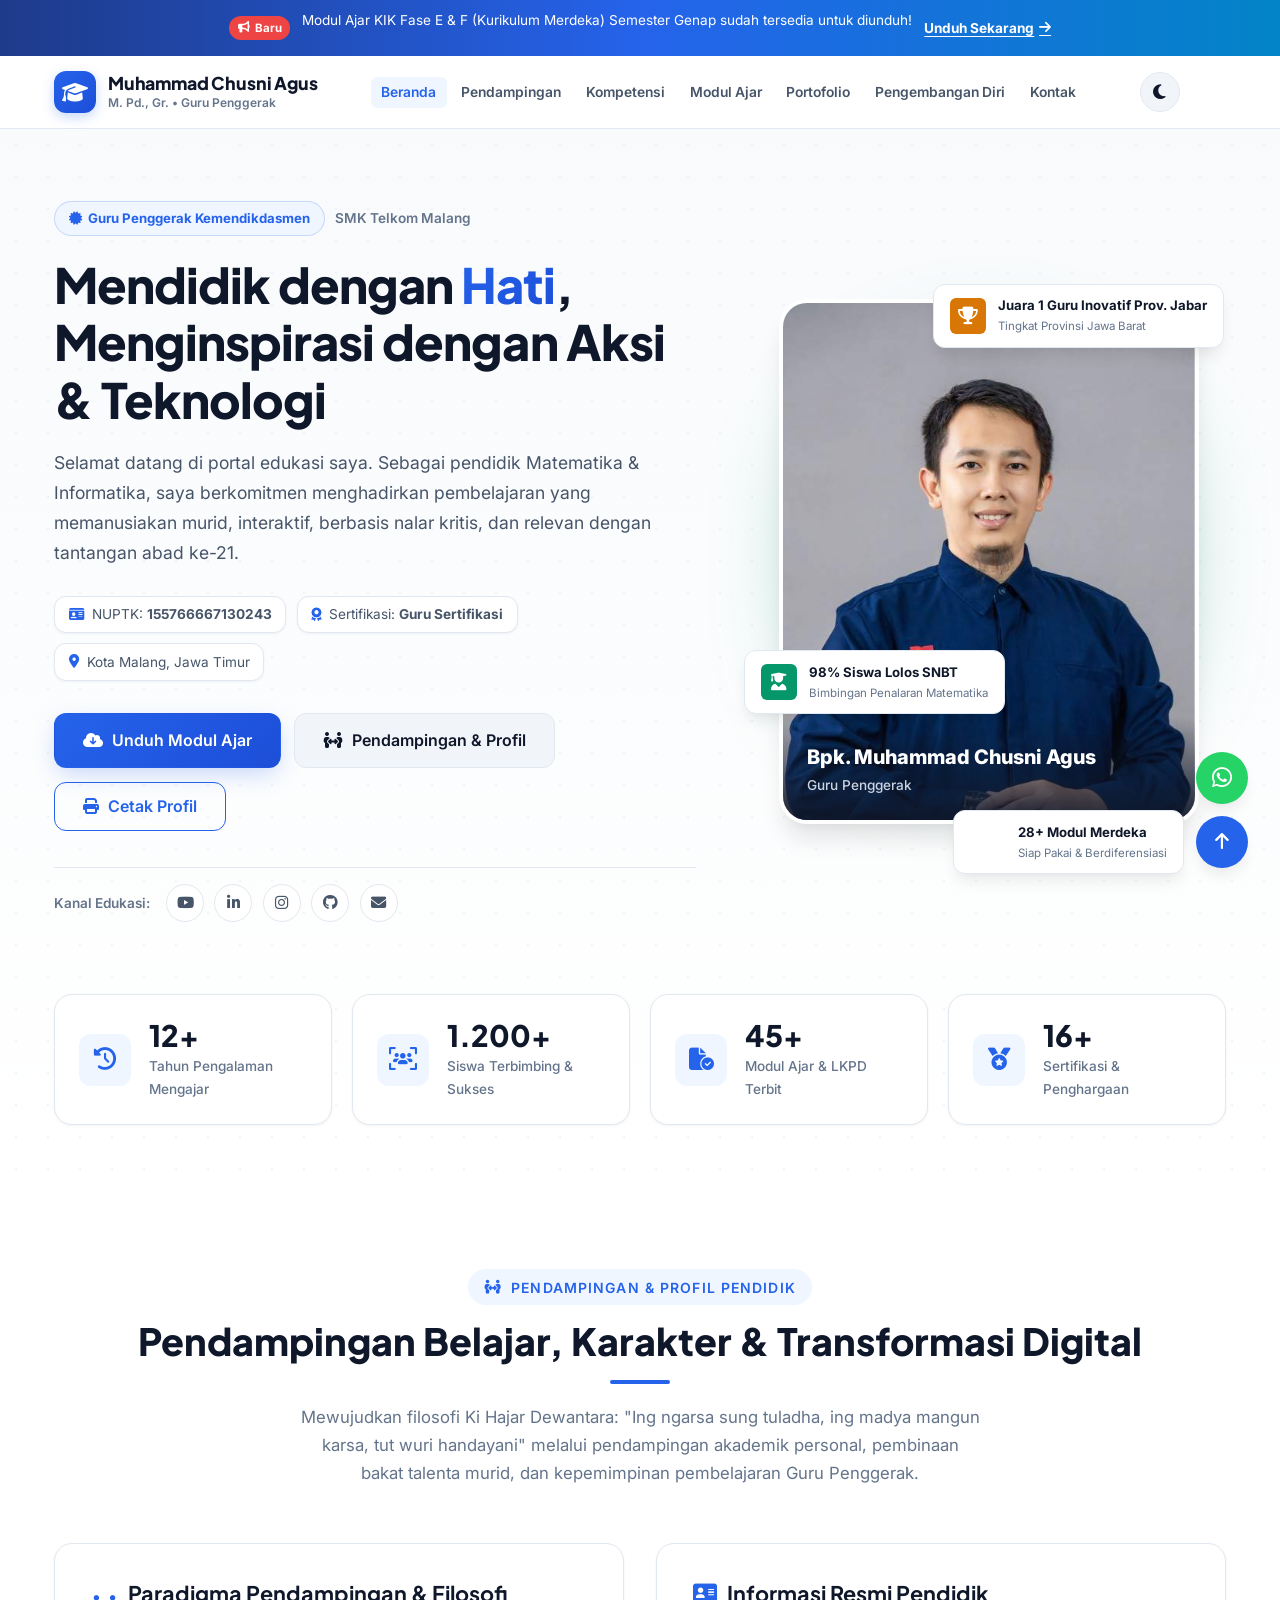
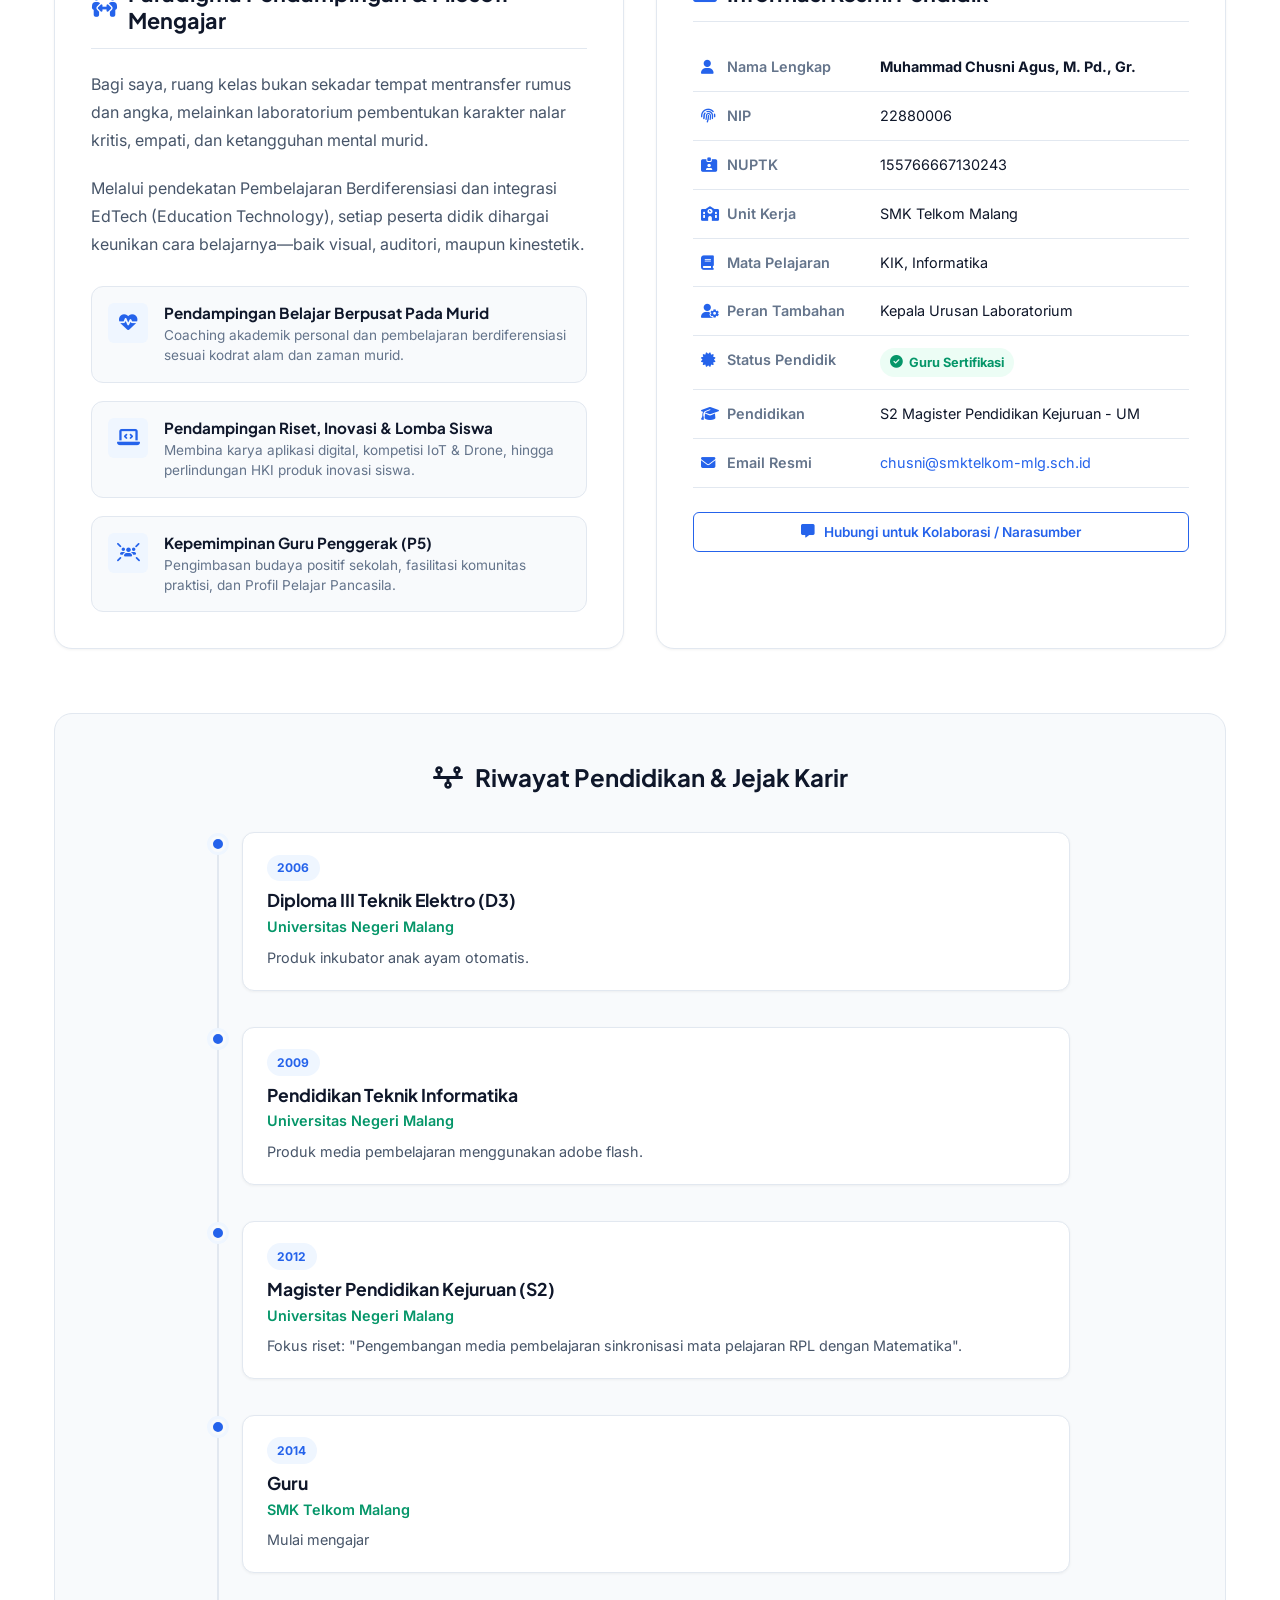
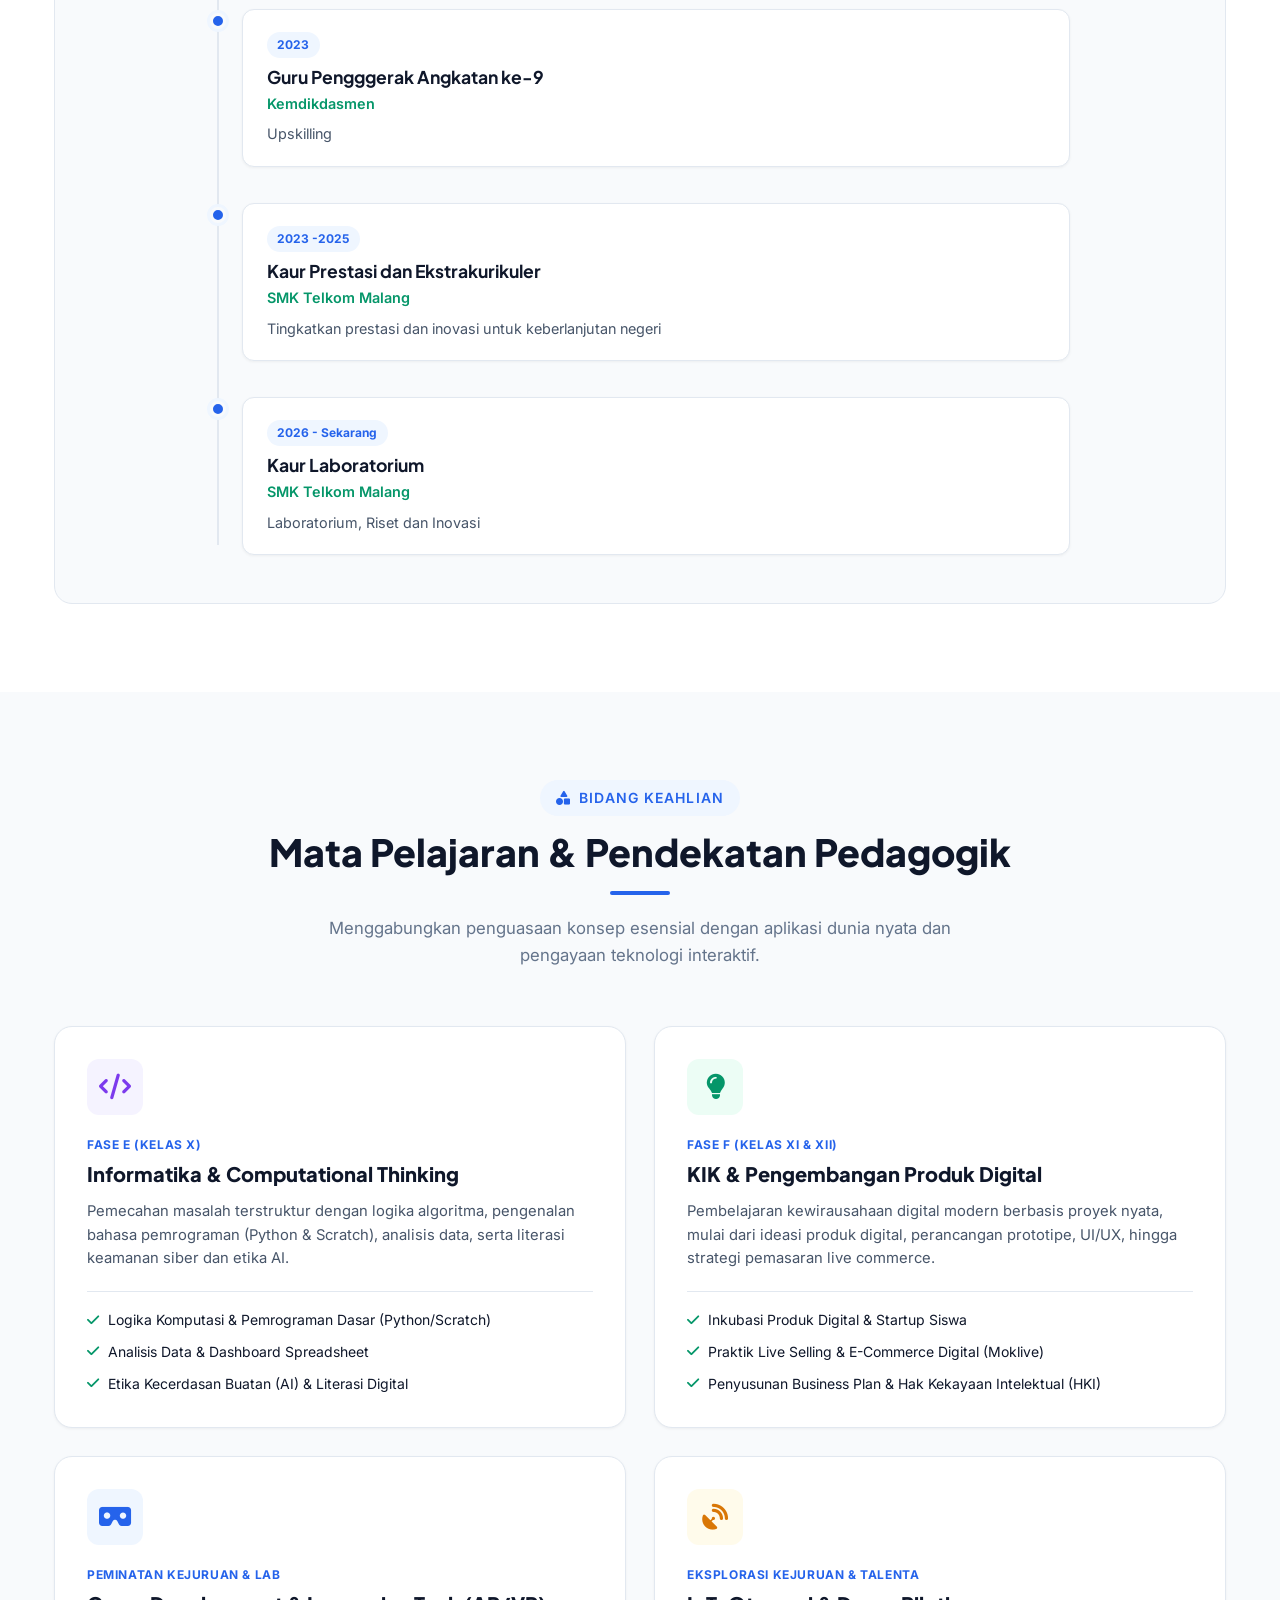
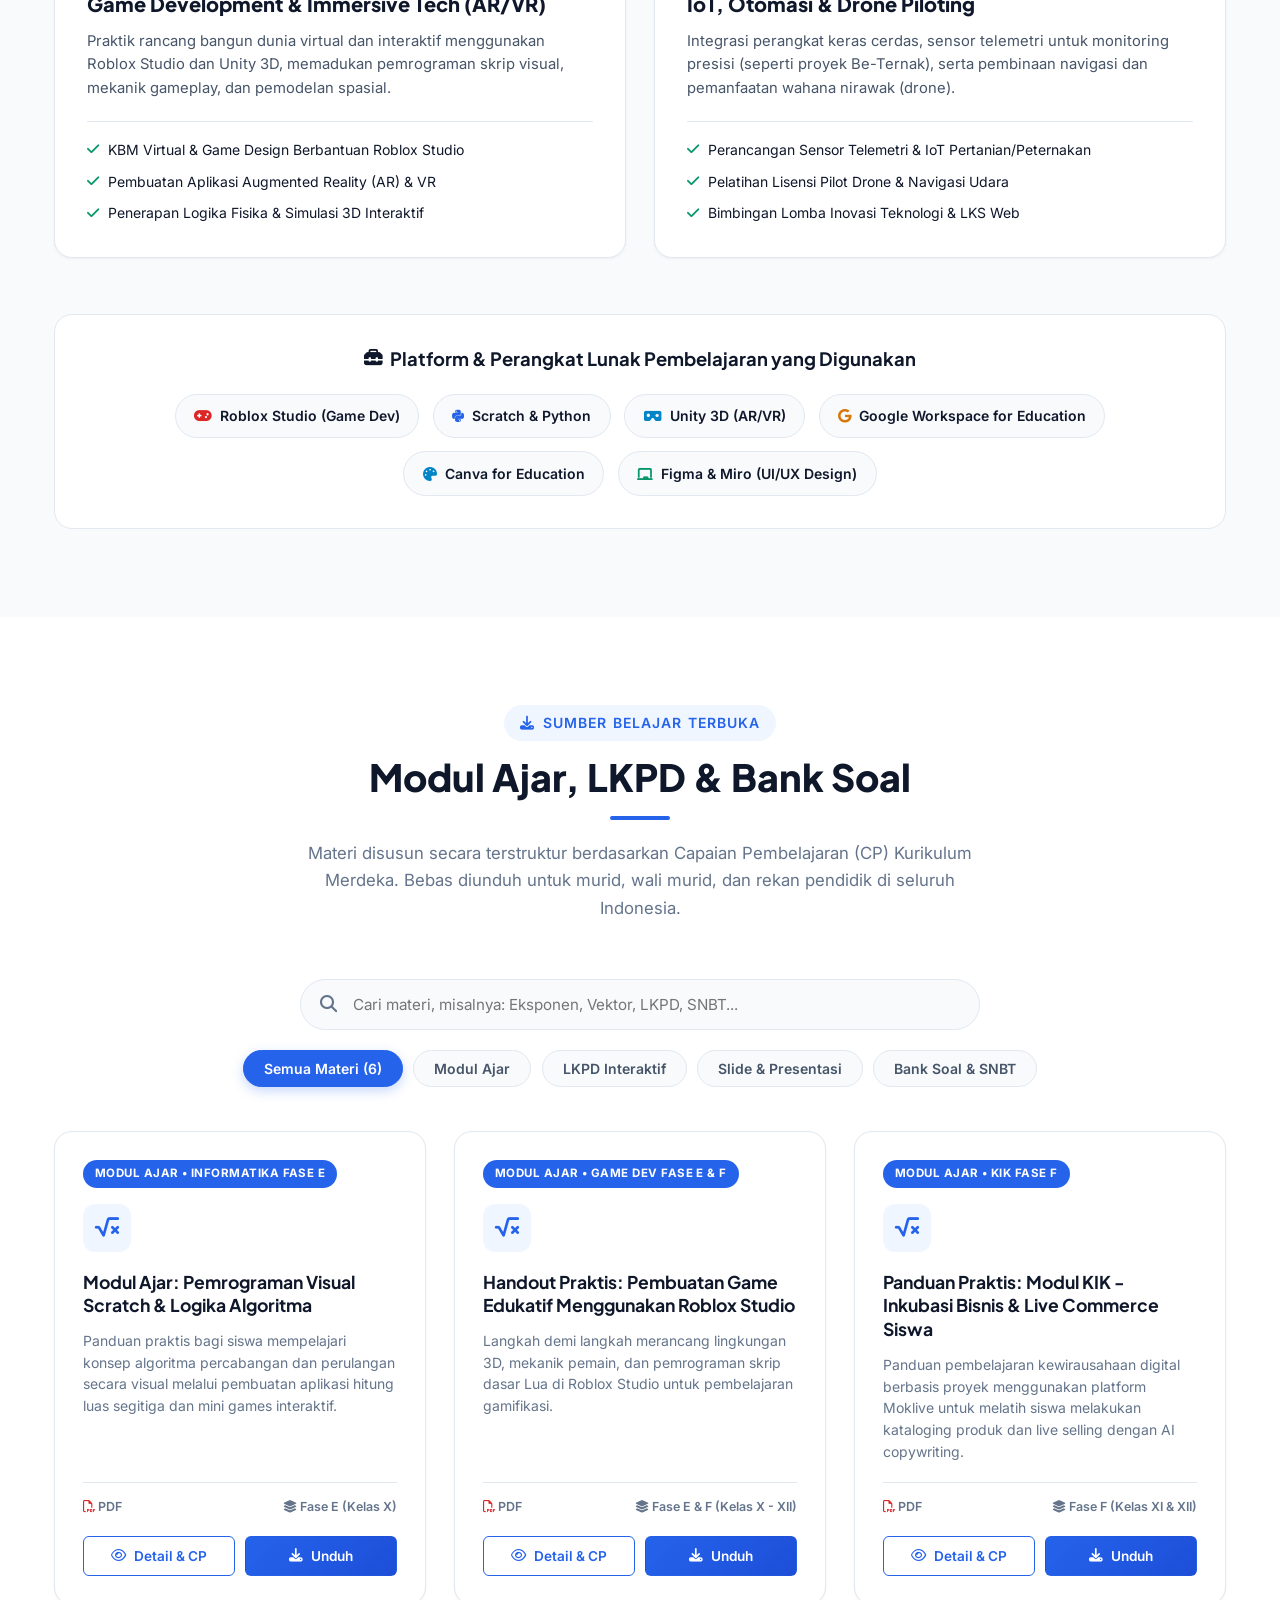
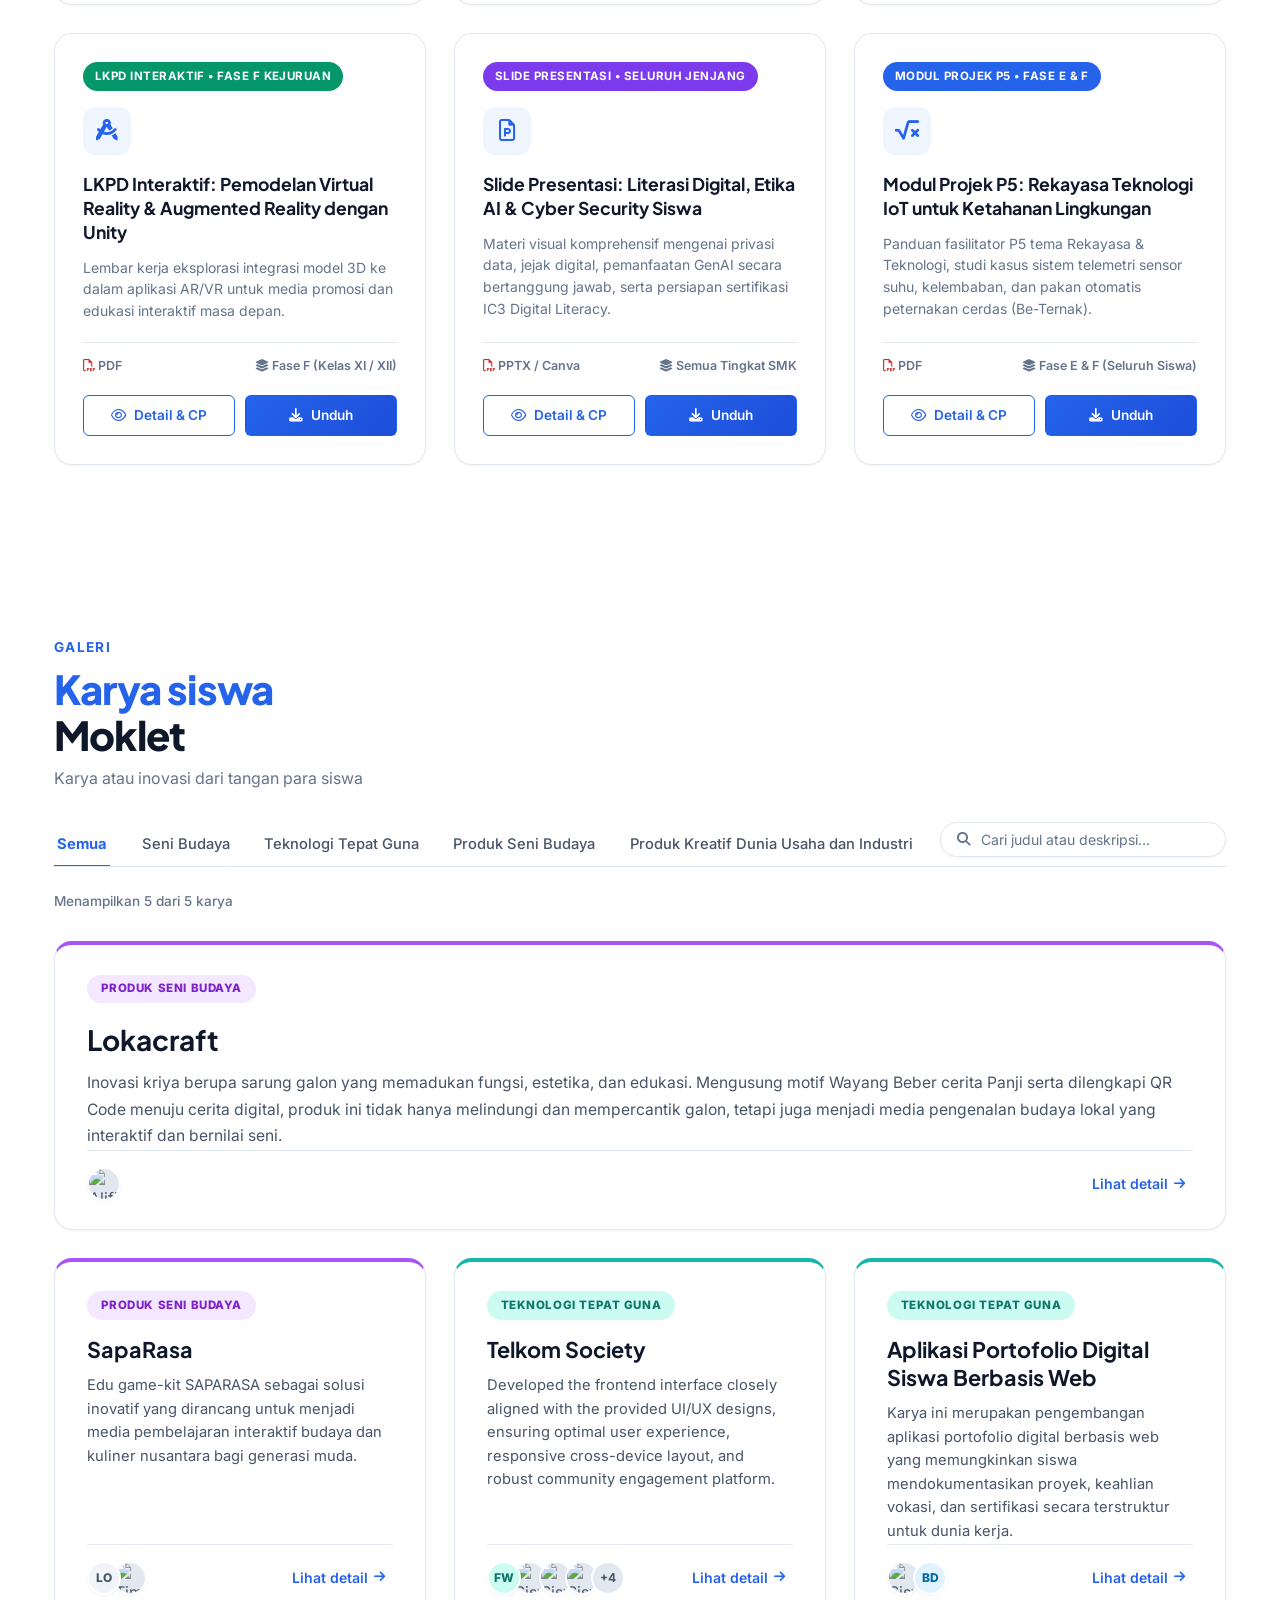
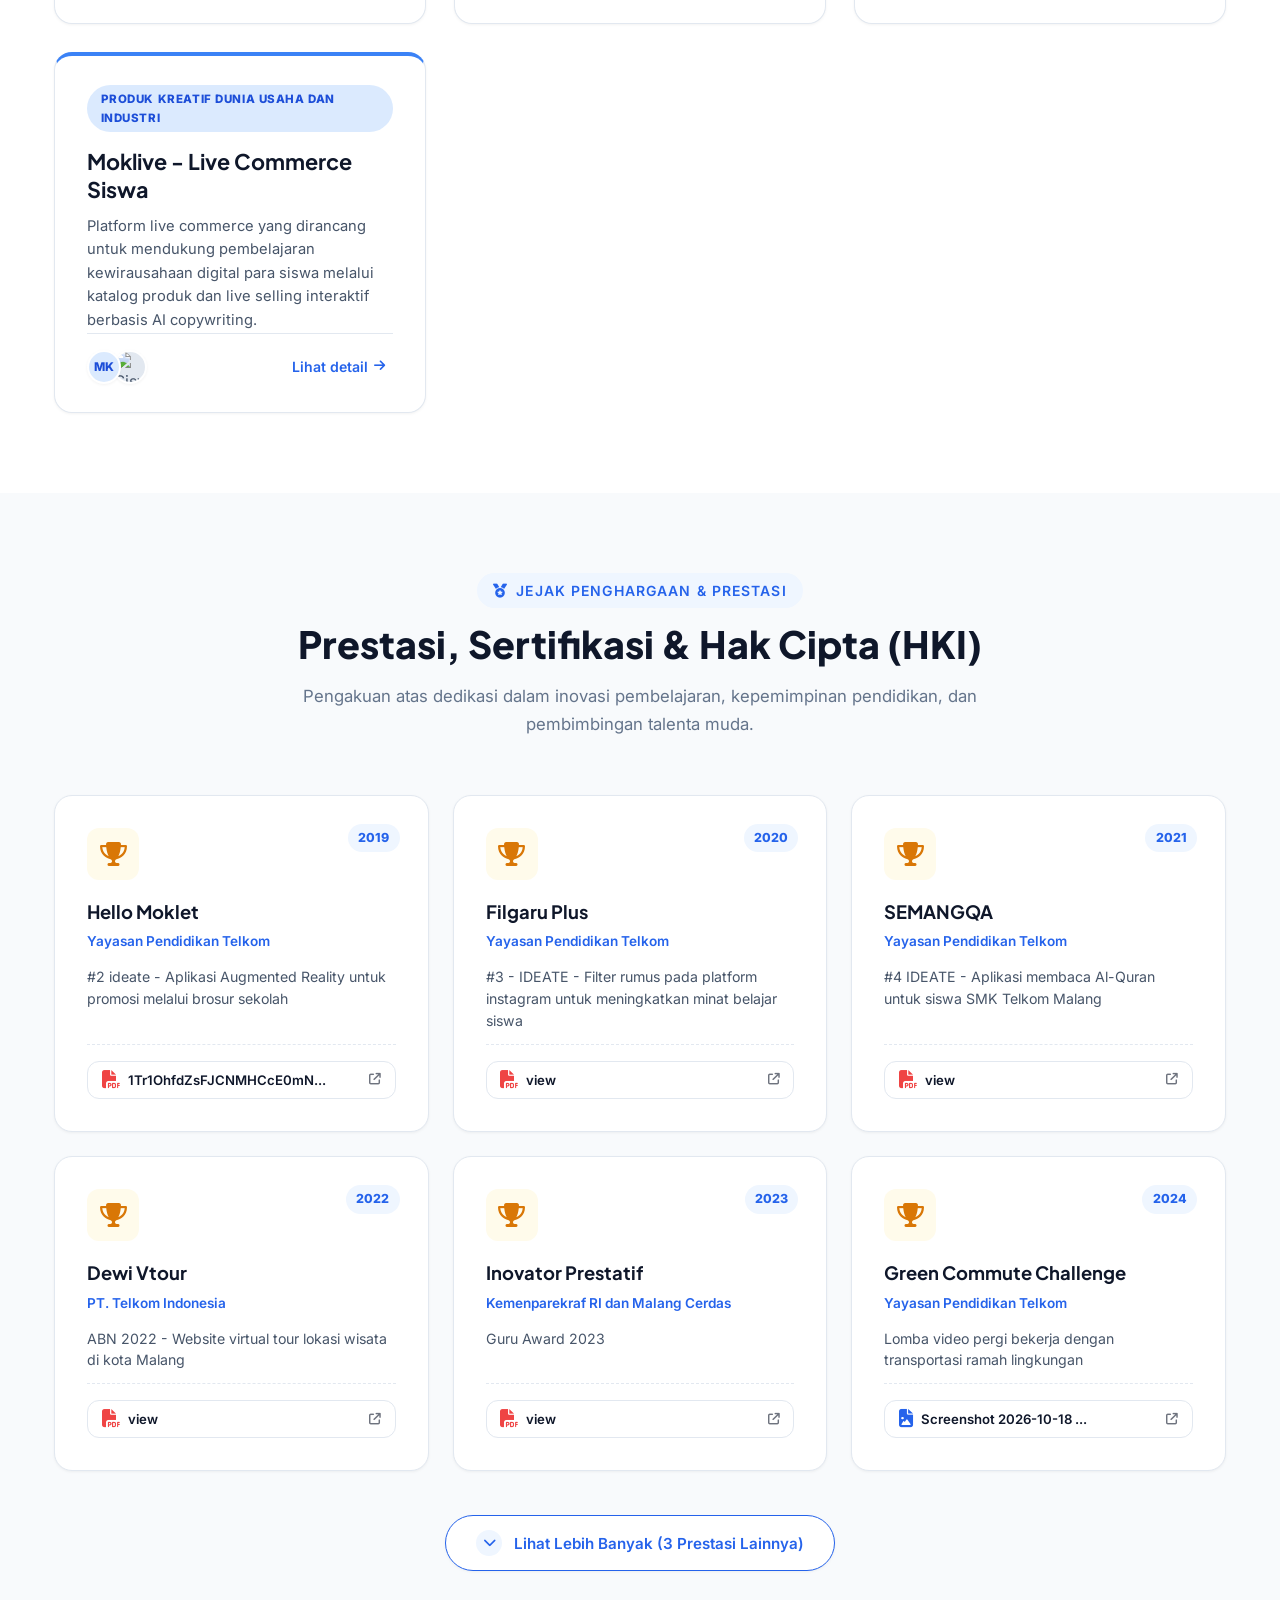
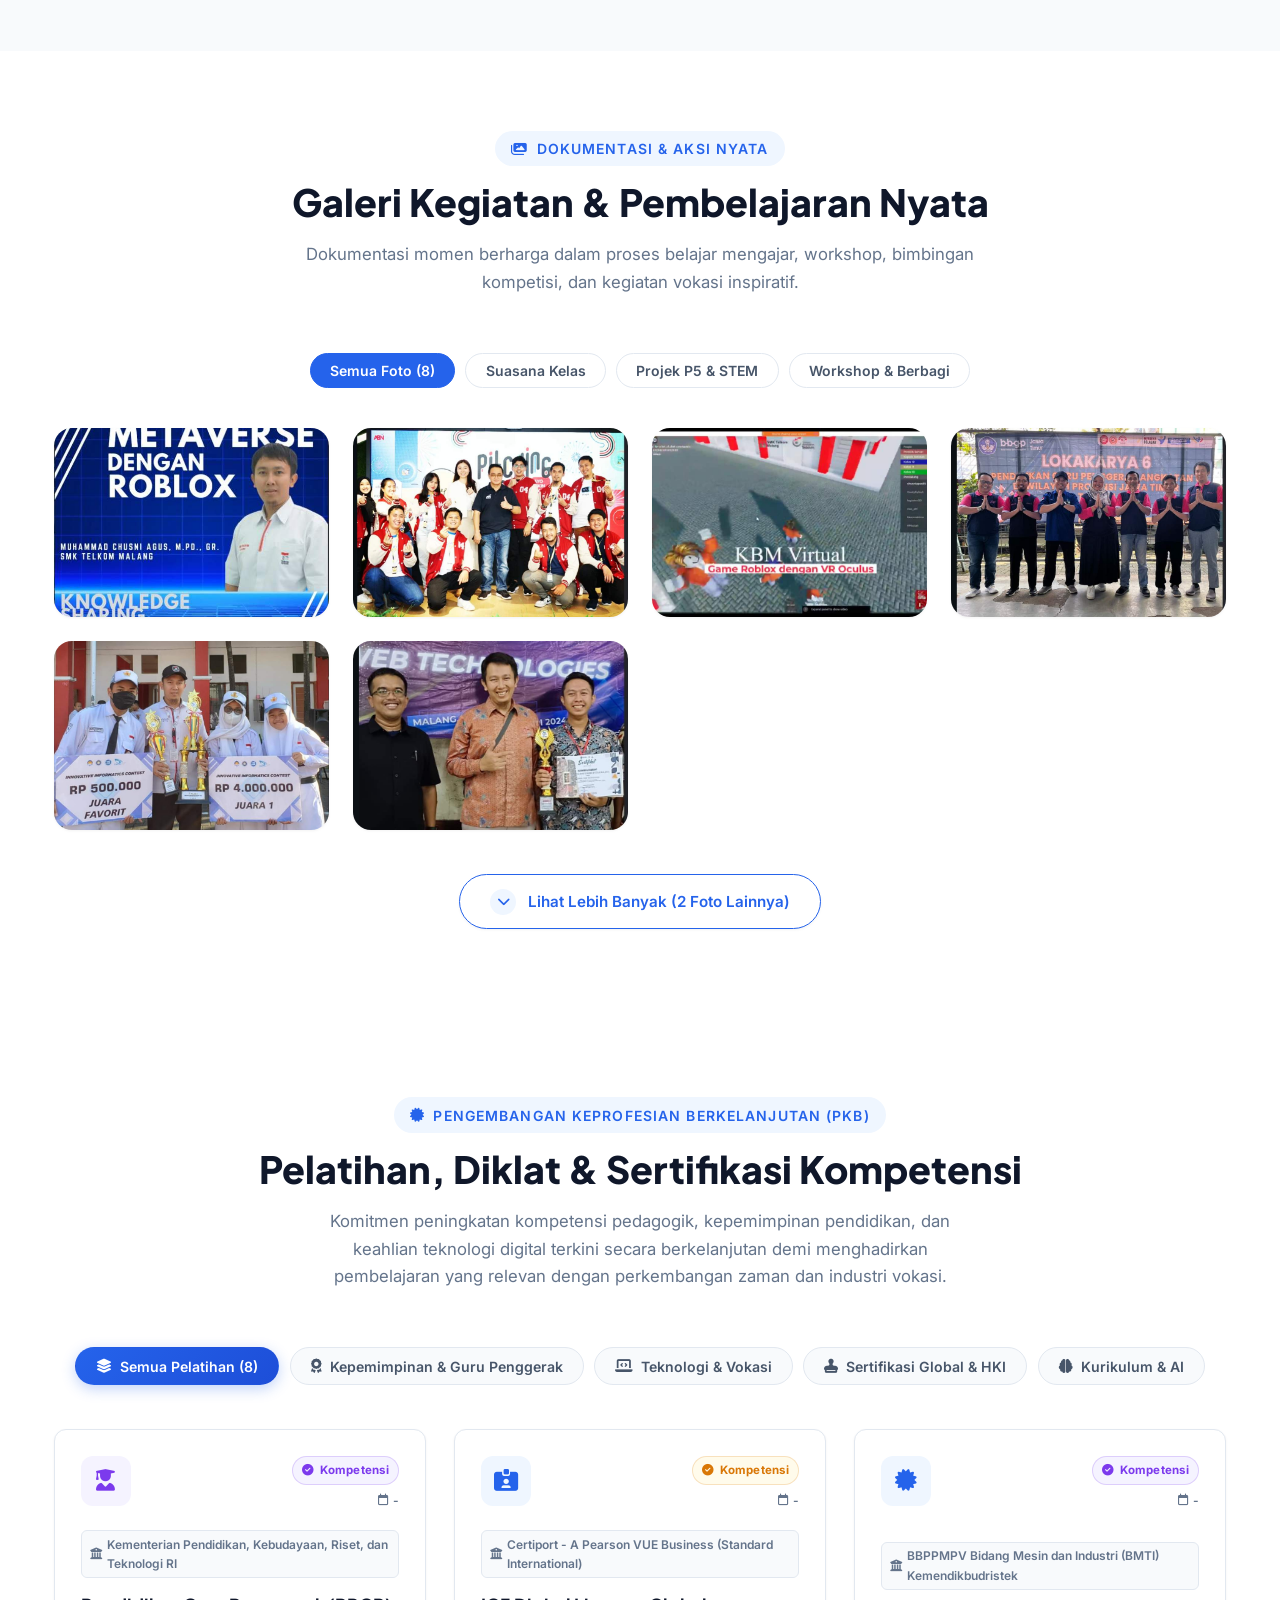
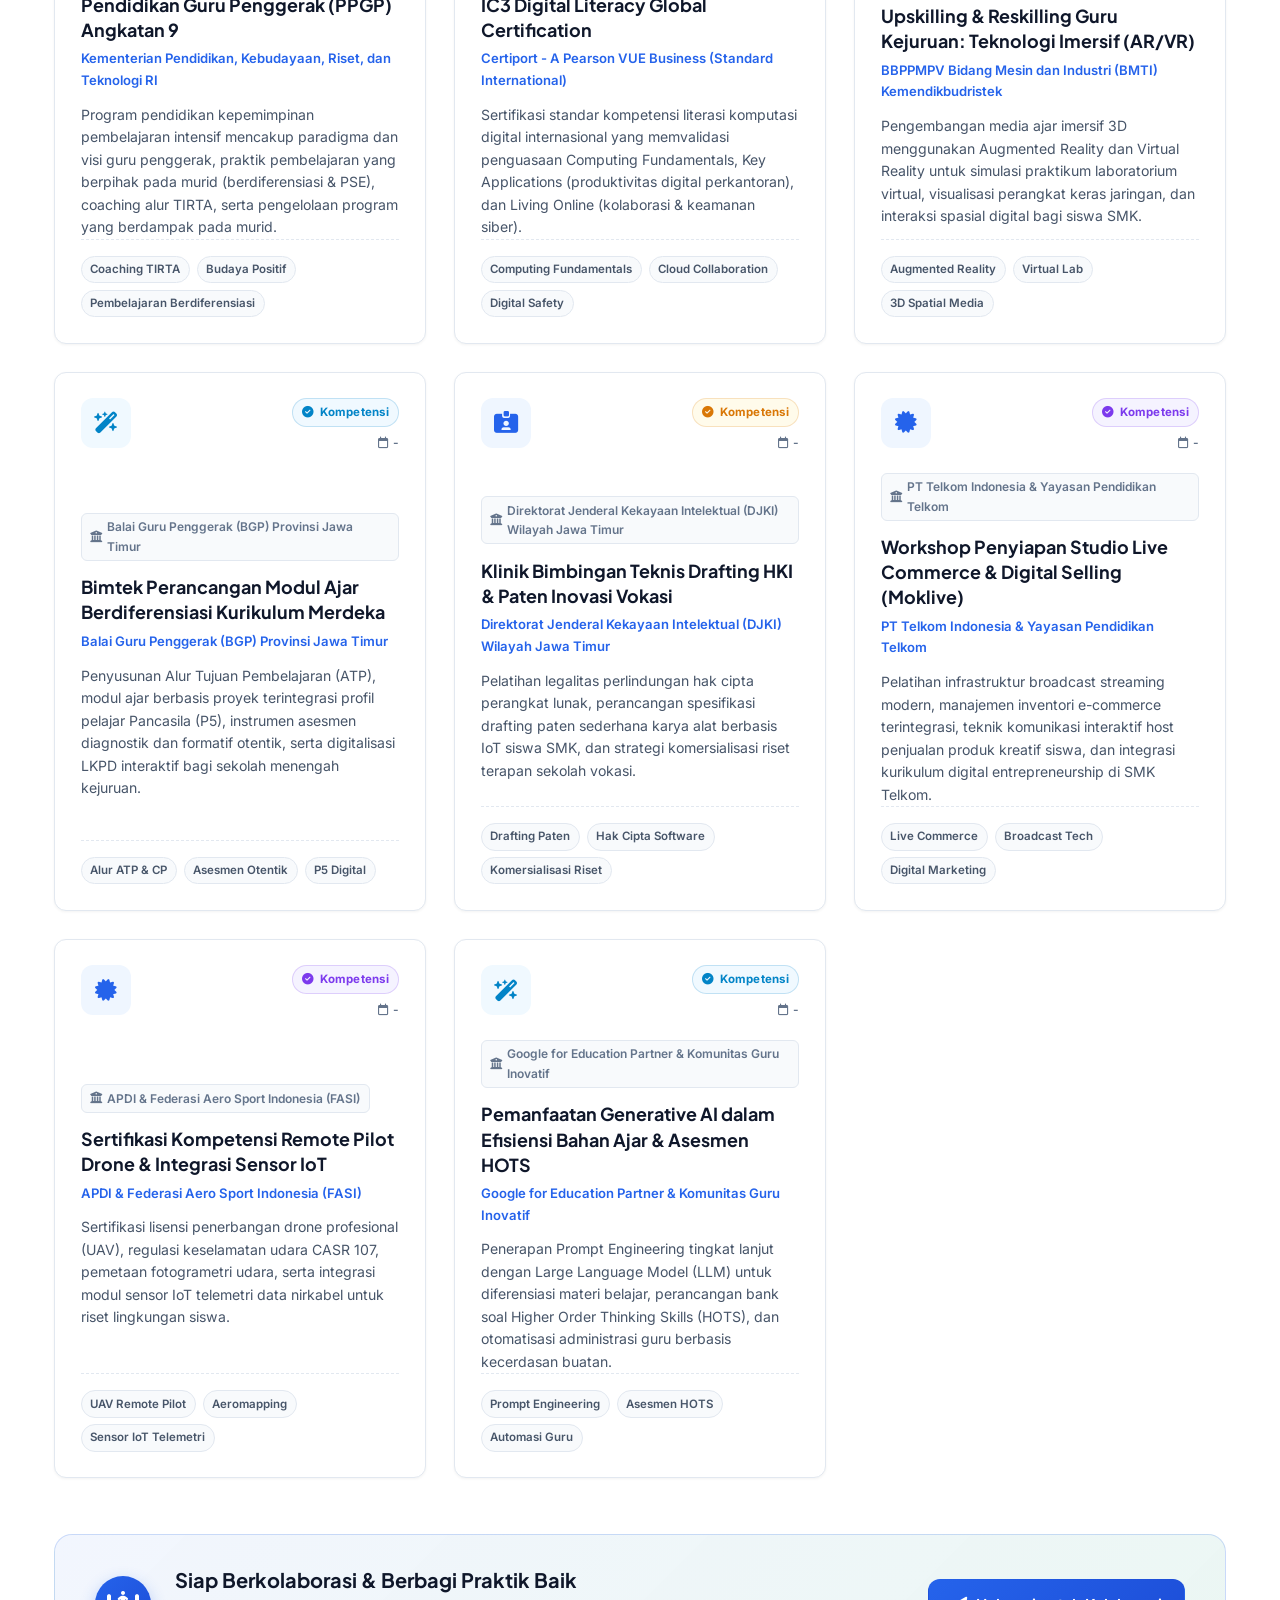
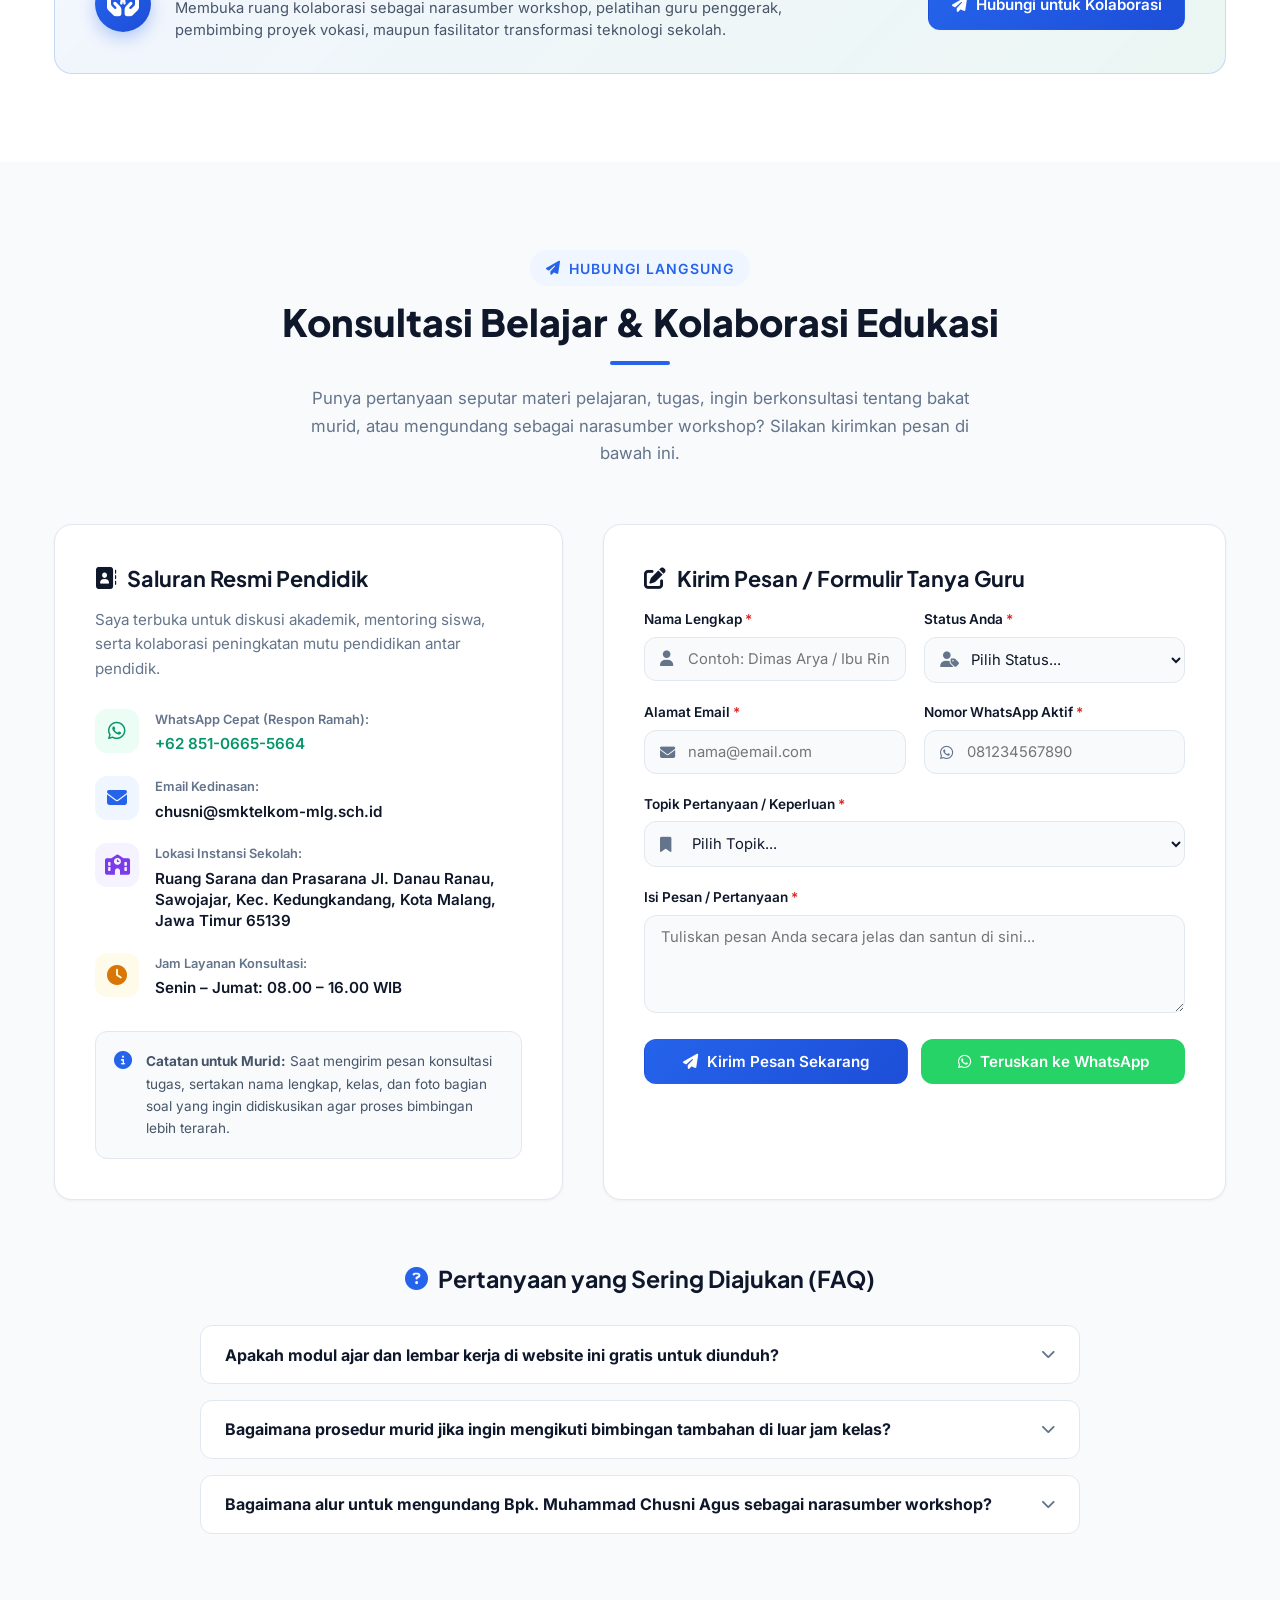
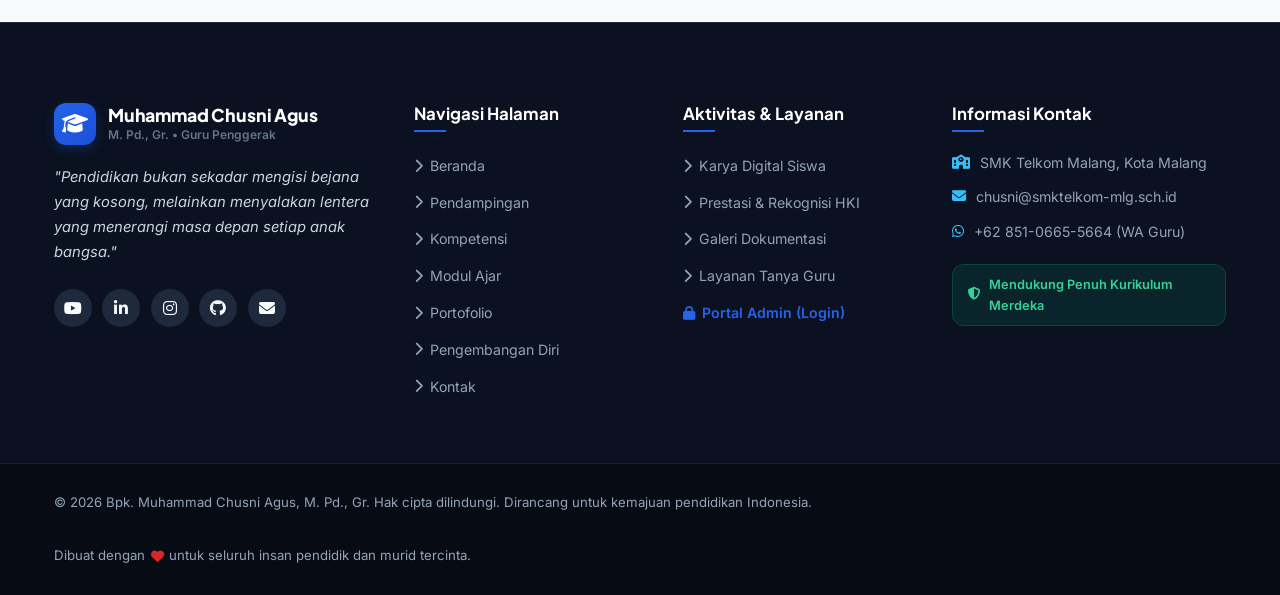
==== index.html @ 6fde7c85 "feat: transform portfolio section to student showcase gallery matching Gambar 2" ====
<!DOCTYPE html>
<html lang="id" data-theme="light">
<head>
  <meta charset="UTF-8">
  <meta name="viewport" content="width=device-width, initial-scale=1.0">
  <meta http-equiv="X-UA-Compatible" content="ie=edge">
  <meta http-equiv="Cache-Control" content="no-cache, no-store, must-revalidate">
  <meta http-equiv="Pragma" content="no-cache">
  <meta http-equiv="Expires" content="0">
  
  <title>Profil Pendidik | Bpk. Muhammad Chusni Agus, M. Pd., Gr. - Guru Penggerak</title>
  <meta name="description" content="Website profil resmi Bpk. Muhammad Chusni Agus, M. Pd., Gr. - Guru Penggerak, Pengajar Informatika SMK Telkom Malang. Temukan modul ajar Kurikulum Merdeka, karya inovasi, dan materi pembelajaran.">
  <meta name="keywords" content="Profil Guru, Guru Penggerak, Modul Ajar Informatika, Kurikulum Merdeka, Muhammad Chusni Agus, Guru Inovatif, SMK Telkom Malang">
  <meta name="author" content="Muhammad Chusni Agus, M. Pd., Gr.">
  
  <!-- Open Graph Meta Tags -->
  <meta property="og:title" content="Profil Guru | Bpk. Muhammad Chusni Agus, M. Pd., Gr.">
  <meta property="og:description" content="Mendidik dengan Hati, Menginspirasi dengan Aksi & Teknologi. Guru SMK Telkom Malang.">
  <meta property="og:type" content="website">
  
  <!-- Google Fonts: Plus Jakarta Sans & Inter -->
  <link rel="preconnect" href="https://fonts.googleapis.com">
  <link rel="preconnect" href="https://fonts.gstatic.com" crossorigin>
  <link href="https://fonts.googleapis.com/css2?family=Inter:wght@300;400;500;600;700&family=Plus+Jakarta+Sans:wght@400;500;600;700;800&display=swap" rel="stylesheet">
  
  <!-- Font Awesome 6 CDN -->
  <link rel="stylesheet" href="https://cdnjs.cloudflare.com/ajax/libs/font-awesome/6.5.1/css/all.min.css">
  
  <link rel="stylesheet" href="css/style.css?v=3.5">
</head>
<body>

  <!-- Top Announcement Bar -->
  <aside class="top-announcement" aria-label="Pengumuman">
    <div class="container announcement-content">
      <span class="badge-pulse"><i class="fa-solid fa-bullhorn"></i> Baru</span>
      <p>Modul Ajar Matematika Fase E & F (Kurikulum Merdeka) Semester Genap sudah tersedia untuk diunduh!</p>
      <a href="#modul" class="announcement-link">Unduh Sekarang <i class="fa-solid fa-arrow-right"></i></a>
    </div>
  </aside>

  <!-- Navigation Bar -->
  <header class="navbar-wrapper" id="main-header">
    <div class="container navbar-container">
      <a href="#beranda" class="brand-logo" aria-label="Beranda Muhammad Chusni Agus">
        <div class="brand-avatar">
          <i class="fa-solid fa-graduation-cap"></i>
        </div>
        <div class="brand-text">
          <span class="brand-name">Muhammad Chusni Agus</span>
          <span class="brand-sub">M. Pd., Gr. • Guru Penggerak</span>
        </div>
      </a>

      <!-- Desktop Navigation Menu -->
      <nav class="nav-menu" id="nav-menu" aria-label="Navigasi Utama">
        <ul class="nav-list">
          <li><a href="#beranda" class="nav-link active"><i class="fa-solid fa-house"></i> Beranda</a></li>
          <li><a href="#pendampingan" class="nav-link"><i class="fa-solid fa-people-arrows"></i> Pendampingan</a></li>
          <li><a href="#kompetensi" class="nav-link"><i class="fa-solid fa-chalkboard-user"></i> Kompetensi</a></li>
          <li><a href="#modul" class="nav-link"><i class="fa-solid fa-book-open"></i> Modul Ajar</a></li>
          <li><a href="#portofolio" class="nav-link"><i class="fa-solid fa-briefcase"></i> Portofolio</a></li>
          <li><a href="#pengembangan-diri" class="nav-link"><i class="fa-solid fa-graduation-cap"></i> Pengembangan Diri</a></li>
          <li><a href="#kontak" class="nav-link"><i class="fa-solid fa-envelope"></i> Kontak</a></li>
        </ul>
      </nav>

      <!-- Right Action Items (Theme Toggle & Hidden Admin Access) -->
      <div class="navbar-actions">
        <button id="theme-toggle" class="btn-theme-toggle" aria-label="Ganti Mode Tampilan (Gelap/Terang)" title="Ganti Tema">
          <i class="fa-solid fa-moon icon-moon"></i>
          <i class="fa-solid fa-sun icon-sun"></i>
        </button>
        <!-- Akses Admin Tersembunyi (Discreet & Pintasan: Ctrl+Shift+A atau Klik Ganda Logo) -->
        <a href="admin.html" class="nav-admin-hidden" id="nav-admin-trigger" title="Portal Admin (Pintasan: Ctrl+Shift+A)" aria-label="Portal Admin">
          <i class="fa-solid fa-lock"></i>
        </a>
        <button id="mobile-toggle" class="btn-mobile-toggle" aria-label="Buka Menu Navigasi" aria-expanded="false">
          <span class="bar"></span>
          <span class="bar"></span>
          <span class="bar"></span>
        </button>
      </div>
    </div>
  </header>

  <!-- Mobile Navigation Drawer Overlay -->
  <div class="mobile-drawer-overlay" id="mobile-overlay"></div>

  <!-- Hero Section -->
  <section class="hero-section" id="beranda">
    <div class="hero-bg-pattern" aria-hidden="true"></div>
    <div class="container hero-container">
      <div class="hero-content">
        <div class="hero-tag">
          <span class="tag-badge"><i class="fa-solid fa-certificate"></i> Guru Penggerak Kemendikdasmen</span>
          <span class="tag-sub">SMK Telkom Malang</span>
        </div>
        <h1 class="hero-title">
          Mendidik dengan <span class="text-gradient">Hati</span>, Menginspirasi dengan <span class="text-gradient-alt">Aksi & Teknologi</span>
        </h1>
        <p class="hero-description">
          Selamat datang di portal edukasi saya. Sebagai pendidik Matematika & Informatika, saya berkomitmen menghadirkan pembelajaran yang memanusiakan murid, interaktif, berbasis nalar kritis, dan relevan dengan tantangan abad ke-21.
        </p>

        <!-- Key Meta Pills -->
        <div class="hero-meta-pills">
          <div class="meta-pill">
            <i class="fa-solid fa-id-card"></i>
            <span>NUPTK: <strong>155766667130243</strong></span>
          </div>
          <div class="meta-pill">
            <i class="fa-solid fa-award"></i>
            <span>Sertifikasi: <strong>Guru Sertifikasi</strong></span>
          </div>
          <div class="meta-pill">
            <i class="fa-solid fa-location-dot"></i>
            <span>Kota Malang, Jawa Timur</span>
          </div>
        </div>

        <!-- Hero CTAs -->
        <div class="hero-buttons">
          <a href="#modul" class="btn btn-primary btn-lg shadow-glow">
            <i class="fa-solid fa-cloud-arrow-down"></i> Unduh Modul Ajar
          </a>
          <a href="#pendampingan" class="btn btn-secondary btn-lg">
            <i class="fa-solid fa-people-arrows"></i> Pendampingan & Profil
          </a>
          <button class="btn btn-outline btn-lg" id="btn-print-portfolio" onclick="window.print()">
            <i class="fa-solid fa-print"></i> Cetak Profil
          </button>
        </div>

        <!-- Social Media Badges -->
        <div class="hero-socials">
          <span class="social-label">Kanal Edukasi:</span>
          <div class="social-links">
            <a href="https://www.youtube.com/@MUHAMMADCHUSNIAGUSSPd" target="_blank" rel="noopener noreferrer" class="social-item" title="YouTube Pembelajaran"><i class="fa-brands fa-youtube"></i></a>
            <a href="https://www.linkedin.com/in/muhammad-chusni-agus-a12846300/" target="_blank" rel="noopener noreferrer" class="social-item" title="LinkedIn Profil"><i class="fa-brands fa-linkedin-in"></i></a>
            <a href="https://www.instagram.com/chusniarin12/" target="_blank" rel="noopener noreferrer" class="social-item" title="Instagram Pendidikan"><i class="fa-brands fa-instagram"></i></a>
            <a href="https://github.com/chusni-moklet" target="_blank" rel="noopener noreferrer" class="social-item" title="GitHub Code & Modul"><i class="fa-brands fa-github"></i></a>
            <a href="mailto:chusni@smktelkom-mlg.sch.id" class="social-item" title="Kirim Email Resmi"><i class="fa-solid fa-envelope"></i></a>
          </div>
        </div>
      </div>

      <!-- Hero Visual / Teacher Card -->
      <div class="hero-visual">
        <div class="visual-wrapper">
          <div class="avatar-glow-ring"></div>
          <div class="teacher-image-card">
            <!-- Professional Teacher Photo Representation -->
            <img 
              src="assets/hero-chusni.jpg" 
              alt="Foto Profesional Bpk. Muhammad Chusni Agus, M. Pd., Gr." 
              class="teacher-photo"
              loading="eager"
            >
            <div class="teacher-card-overlay">
              <span class="overlay-name">Bpk. Muhammad Chusni Agus</span>
              <span class="overlay-role">Guru Penggerak</span>
            </div>
          </div>

          <!-- Floating Interactive Badges -->
          <div class="floating-badge badge-top-right animate-float">
            <div class="badge-icon bg-amber"><i class="fa-solid fa-trophy"></i></div>
            <div class="badge-info">
              <span class="badge-title">Juara 1 Guru Inovatif</span>
              <span class="badge-subtitle">Tingkat Provinsi Jawa Barat</span>
            </div>
          </div>

          <div class="floating-badge badge-bottom-left animate-float-delay">
            <div class="badge-icon bg-emerald"><i class="fa-solid fa-user-graduate"></i></div>
            <div class="badge-info">
              <span class="badge-title">98% Siswa Lolos SNBT</span>
              <span class="badge-subtitle">Bimbingan Penalaran Matematika</span>
            </div>
          </div>

          <div class="floating-badge badge-bottom-right animate-float">
            <div class="badge-icon bg-blue"><i class="fa-solid fa-book-bookmark"></i></div>
            <div class="badge-info">
              <span class="badge-title">28+ Modul Merdeka</span>
              <span class="badge-subtitle">Siap Pakai & Berdiferensiasi</span>
            </div>
          </div>
        </div>
      </div>
    </div>

    <!-- Statistics Strip -->
    <div class="stats-strip">
      <div class="container stats-container">
        <div class="stat-card">
          <div class="stat-icon-wrap"><i class="fa-solid fa-clock-rotate-left"></i></div>
          <div class="stat-data">
            <span class="stat-number" data-target="12">12+</span>
            <span class="stat-desc">Tahun Pengalaman Mengajar</span>
          </div>
        </div>
        <div class="stat-card">
          <div class="stat-icon-wrap"><i class="fa-solid fa-users-viewfinder"></i></div>
          <div class="stat-data">
            <span class="stat-number" data-target="1850">1.850+</span>
            <span class="stat-desc">Siswa Terbimbing & Sukses</span>
          </div>
        </div>
        <div class="stat-card">
          <div class="stat-icon-wrap"><i class="fa-solid fa-file-circle-check"></i></div>
          <div class="stat-data">
            <span class="stat-number" data-target="32">32+</span>
            <span class="stat-desc">Modul Ajar & LKPD Terbit</span>
          </div>
        </div>
        <div class="stat-card">
          <div class="stat-icon-wrap"><i class="fa-solid fa-medal"></i></div>
          <div class="stat-data">
            <span class="stat-number" data-target="16">16+</span>
            <span class="stat-desc">Sertifikasi & Penghargaan</span>
          </div>
        </div>
      </div>
    </div>
  </section>

  <!-- Section: Pendampingan Siswa & Profil Pendidik -->
  <section class="section about-section" id="pendampingan">
    <a id="tentang" style="display:block; position:relative; top:-90px; visibility:hidden;" aria-hidden="true"></a>
    <div class="container">
      <div class="section-header text-center">
        <span class="section-subtitle"><i class="fa-solid fa-people-arrows"></i> Pendampingan & Profil Pendidik</span>
        <h2 class="section-title">Pendampingan Belajar, Karakter & Transformasi Digital</h2>
        <div class="section-line"></div>
        <p class="section-desc">
          Mewujudkan filosofi Ki Hajar Dewantara: <em>"Ing ngarsa sung tuladha, ing madya mangun karsa, tut wuri handayani"</em> melalui pendampingan akademik personal, pembinaan bakat talenta murid, dan kepemimpinan pembelajaran Guru Penggerak.
        </p>
      </div>

      <div class="about-grid">
        <!-- Left: Bio & Philosophy -->
        <div class="about-card bio-card">
          <h3 class="card-heading"><i class="fa-solid fa-people-arrows text-primary"></i> Paradigma Pendampingan & Filosofi Mengajar</h3>
          <p class="bio-text">
            Bagi saya, ruang kelas bukan sekadar tempat mentransfer rumus dan angka, melainkan ruang aman pendampingan karakter, nalar kritis, empati, dan ketangguhan mental murid. 
          </p>
          <p class="bio-text">
            Melalui pendekatan <strong>Pembelajaran Berdiferensiasi</strong>, coaching alur TIRTA, dan integrasi <strong>EdTech (Education Technology)</strong>, setiap peserta didik didampingi sesuai keunikan cara belajarnya—baik visual, auditori, maupun kinestetik.
          </p>

          <!-- Core Teaching Pillars -->
          <div class="pillars-list">
            <div class="pillar-item">
              <div class="pillar-icon"><i class="fa-solid fa-heart-pulse"></i></div>
              <div class="pillar-content">
                <h4>Pendampingan Belajar Berpusat Pada Murid</h4>
                <p>Coaching akademik personal dan pembelajaran berdiferensiasi sesuai kodrat alam dan zaman murid.</p>
              </div>
            </div>
            <div class="pillar-item">
              <div class="pillar-icon"><i class="fa-solid fa-laptop-code"></i></div>
              <div class="pillar-content">
                <h4>Pendampingan Riset, Inovasi & Lomba Siswa</h4>
                <p>Membina karya aplikasi digital, kompetisi IoT & Drone, hingga perlindungan HKI produk inovasi siswa.</p>
              </div>
            </div>
            <div class="pillar-item">
              <div class="pillar-icon"><i class="fa-solid fa-users-rays"></i></div>
              <div class="pillar-content">
                <h4>Kepemimpinan Guru Penggerak (P5)</h4>
                <p>Pengimbasan budaya positif sekolah, fasilitasi komunitas praktisi, dan Profil Pelajar Pancasila.</p>
              </div>
            </div>
          </div>
        </div>

        <!-- Right: Official Biodata Details -->
        <div class="about-card data-card">
          <h3 class="card-heading"><i class="fa-solid fa-address-card text-primary"></i> Informasi Resmi Pendidik</h3>
          <div class="table-responsive">
            <table class="biodata-table">
              <tbody>
                <tr>
                  <th><i class="fa-solid fa-user"></i> Nama Lengkap</th>
                  <td><strong>Muhammad Chusni Agus, M. Pd., Gr.</strong></td>
                </tr>
                <tr>
                  <th><i class="fa-solid fa-fingerprint"></i> NIP</th>
                  <td>22880006</td>
                </tr>
                <tr>
                  <th><i class="fa-solid fa-id-card-clip"></i> NUPTK</th>
                  <td>8452760661130092</td>
                </tr>
                <tr>
                  <th><i class="fa-solid fa-school"></i> Unit Kerja</th>
                  <td>SMK Telkom Malang</td>
                </tr>
                <tr>
                  <th><i class="fa-solid fa-book"></i> Mata Pelajaran</th>
                  <td>KIK, Informatika</td>
                </tr>
                <tr>
                  <th><i class="fa-solid fa-user-gear"></i> Peran Tambahan</th>
                  <td>Kaur Laboratorium</td>
                </tr>
                <tr>
                  <th><i class="fa-solid fa-certificate"></i> Status Pendidik</th>
                  <td><span class="badge-success"><i class="fa-solid fa-circle-check"></i> Guru Sertifikasi</span></td>
                </tr>
                <tr>
                  <th><i class="fa-solid fa-graduation-cap"></i> Pendidikan</th>
                  <td>
                    • S1 Pendidikan Teknik Informatika - Universitas Negeri Malang (UM)<br>
                    • S2 Pendidikan Kejuruan - Universitas Negeri Malang (UM)
                  </td>
                </tr>
                <tr>
                  <th><i class="fa-solid fa-envelope"></i> Email Resmi</th>
                  <td><a href="mailto:chusni@smktelkom-mlg.sch.id">chusni@smktelkom-mlg.sch.id</a></td>
                </tr>
              </tbody>
            </table>
          </div>

          <!-- Quick Action Buttons for Curriculum Vitae -->
          <div class="biodata-actions">
            <a href="#kontak" class="btn btn-outline btn-sm w-100">
              <i class="fa-solid fa-message"></i> Hubungi untuk Kolaborasi / Narasumber
            </a>
          </div>
        </div>
      </div>

      <!-- Timeline of Education & Milestones -->
      <div class="education-milestones">
        <h3 class="timeline-title text-center"><i class="fa-solid fa-timeline"></i> Riwayat Pendidikan & Jejak Karir</h3>
        <div class="timeline-container">
          <div class="timeline-item">
            <div class="timeline-marker"></div>
            <div class="timeline-content">
              <span class="timeline-year">2026 - Sekarang</span>
              <h4 class="timeline-heading">Kepala Urusan (Kaur) Laboratorium</h4>
              <p class="timeline-institution">SMK Telkom Malang</p>
              <p class="timeline-desc">Memimpin pengelolaan, riset, dan inovasi laboratorium teknologi kejuruan serta ekosistem pembelajaran digital.</p>
            </div>
          </div>
          <div class="timeline-item">
            <div class="timeline-marker"></div>
            <div class="timeline-content">
              <span class="timeline-year">2023 - 2025</span>
              <h4 class="timeline-heading">Kaur Prestasi dan Ekstrakurikuler</h4>
              <p class="timeline-institution">SMK Telkom Malang</p>
              <p class="timeline-desc">Meningkatkan prestasi, inkubasi talenta, dan inovasi siswa untuk keberlanjutan masa depan vokasi teknologi.</p>
            </div>
          </div>
          <div class="timeline-item">
            <div class="timeline-marker"></div>
            <div class="timeline-content">
              <span class="timeline-year">2023</span>
              <h4 class="timeline-heading">Guru Penggerak Angkatan ke-9</h4>
              <p class="timeline-institution">Kemendikdasmen RI</p>
              <p class="timeline-desc">Program pendidikan kepemimpinan pembelajaran berpusat pada murid dan pengimbasan praktik baik Kurikulum Merdeka.</p>
            </div>
          </div>
          <div class="timeline-item">
            <div class="timeline-marker"></div>
            <div class="timeline-content">
              <span class="timeline-year">2014 - Sekarang</span>
              <h4 class="timeline-heading">Guru Produktif KIK & Informatika</h4>
              <p class="timeline-institution">SMK Telkom Malang</p>
              <p class="timeline-desc">Mengajar mata pelajaran KIK, Informatika, Game Development, serta pembinaan riset inovasi dan karya siswa.</p>
            </div>
          </div>
          <div class="timeline-item">
            <div class="timeline-marker"></div>
            <div class="timeline-content">
              <span class="timeline-year">2012</span>
              <h4 class="timeline-heading">Magister Pendidikan Kejuruan (S2)</h4>
              <p class="timeline-institution">Universitas Negeri Malang</p>
              <p class="timeline-desc">Fokus riset: <em>"Pengembangan media pembelajaran sinkronisasi mata pelajaran RPL dengan Matematika & Informatika"</em>.</p>
            </div>
          </div>
          <div class="timeline-item">
            <div class="timeline-marker"></div>
            <div class="timeline-content">
              <span class="timeline-year">2009</span>
              <h4 class="timeline-heading">Pendidikan Teknik Informatika (S1)</h4>
              <p class="timeline-institution">Universitas Negeri Malang</p>
              <p class="timeline-desc">Pengembangan media pembelajaran digital interaktif dan logika pemrograman komputer.</p>
            </div>
          </div>
          <div class="timeline-item">
            <div class="timeline-marker"></div>
            <div class="timeline-content">
              <span class="timeline-year">2006</span>
              <h4 class="timeline-heading">Diploma III Teknik Elektro (D3)</h4>
              <p class="timeline-institution">Universitas Negeri Malang</p>
              <p class="timeline-desc">Pengembangan rekayasa perangkat keras dan sistem otomasi mikrokontroler.</p>
            </div>
          </div>
        </div>
      </div>
    </div>
  </section>

  <!-- Section: Mata Pelajaran & Kompetensi (Subjects & Teaching Competency) -->
  <section class="section competency-section" id="kompetensi">
    <div class="container">
      <div class="section-header text-center">
        <span class="section-subtitle"><i class="fa-solid fa-shapes"></i> Bidang Keahlian</span>
        <h2 class="section-title">Mata Pelajaran & Pendekatan Pedagogik</h2>
        <div class="section-line"></div>
        <p class="section-desc">Menggabungkan penguasaan konsep esensial dengan aplikasi dunia nyata dan pengayaan teknologi interaktif.</p>
      </div>

      <!-- Subject Cards Grid -->
      <div class="subjects-grid">
        <div class="subject-card">
          <div class="subject-icon-bg bg-purple-subtle text-purple">
            <i class="fa-solid fa-code"></i>
          </div>
          <span class="subject-level">Fase E (Kelas X)</span>
          <h3 class="subject-title">Informatika & Computational Thinking</h3>
          <p class="subject-desc">
            Pemecahan masalah terstruktur dengan logika algoritma, pengenalan bahasa pemrograman (Python & Scratch), analisis data, serta literasi keamanan siber dan etika AI.
          </p>
          <ul class="subject-features">
            <li><i class="fa-solid fa-check text-success"></i> Logika Komputasi & Pemrograman Dasar (Python/Scratch)</li>
            <li><i class="fa-solid fa-check text-success"></i> Analisis Data & Dashboard Spreadsheet</li>
            <li><i class="fa-solid fa-check text-success"></i> Etika Kecerdasan Buatan (AI) & Literasi Digital</li>
          </ul>
        </div>

        <div class="subject-card">
          <div class="subject-icon-bg bg-emerald-subtle text-emerald">
            <i class="fa-solid fa-lightbulb"></i>
          </div>
          <span class="subject-level">Fase F (Kelas XI & XII)</span>
          <h3 class="subject-title">KIK & Pengembangan Produk Digital</h3>
          <p class="subject-desc">
            Pembelajaran kewirausahaan digital modern berbasis proyek nyata, mulai dari ideasi produk digital, perancangan prototipe, UI/UX, hingga strategi pemasaran live commerce.
          </p>
          <ul class="subject-features">
            <li><i class="fa-solid fa-check text-success"></i> Inkubasi Produk Digital & Startup Siswa</li>
            <li><i class="fa-solid fa-check text-success"></i> Praktik Live Selling & E-Commerce Digital (Moklive)</li>
            <li><i class="fa-solid fa-check text-success"></i> Penyusunan Business Plan & Hak Kekayaan Intelektual (HKI)</li>
          </ul>
        </div>

        <div class="subject-card">
          <div class="subject-icon-bg bg-blue-subtle text-blue">
            <i class="fa-solid fa-vr-cardboard"></i>
          </div>
          <span class="subject-level">Peminatan Kejuruan & Lab</span>
          <h3 class="subject-title">Game Development & Immersive Tech (AR/VR)</h3>
          <p class="subject-desc">
            Praktik rancang bangun dunia virtual dan interaktif menggunakan Roblox Studio dan Unity 3D, memadukan pemrograman skrip visual, mekanik gameplay, dan pemodelan spasial.
          </p>
          <ul class="subject-features">
            <li><i class="fa-solid fa-check text-success"></i> KBM Virtual & Game Design Berbantuan Roblox Studio</li>
            <li><i class="fa-solid fa-check text-success"></i> Pembuatan Aplikasi Augmented Reality (AR) & VR</li>
            <li><i class="fa-solid fa-check text-success"></i> Penerapan Logika Fisika & Simulasi 3D Interaktif</li>
          </ul>
        </div>

        <div class="subject-card">
          <div class="subject-icon-bg bg-amber-subtle text-amber">
            <i class="fa-solid fa-satellite-dish"></i>
          </div>
          <span class="subject-level">Eksplorasi Kejuruan & Talenta</span>
          <h3 class="subject-title">IoT, Otomasi & Drone Piloting</h3>
          <p class="subject-desc">
            Integrasi perangkat keras cerdas, sensor telemetri untuk monitoring presisi (seperti proyek Be-Ternak), serta pembinaan navigasi dan pemanfaatan wahana nirawak (drone).
          </p>
          <ul class="subject-features">
            <li><i class="fa-solid fa-check text-success"></i> Perancangan Sensor Telemetri & IoT Pertanian/Peternakan</li>
            <li><i class="fa-solid fa-check text-success"></i> Pelatihan Lisensi Pilot Drone & Navigasi Udara</li>
            <li><i class="fa-solid fa-check text-success"></i> Bimbingan Lomba Inovasi Teknologi & LKS Web</li>
          </ul>
        </div>
      </div>

      <!-- Digital EdTech Tools Stack -->
      <div class="edtech-stack">
        <h4 class="edtech-title text-center"><i class="fa-solid fa-toolbox"></i> Platform & Perangkat Lunak Pembelajaran yang Digunakan</h4>
        <div class="tools-grid">
          <div class="tool-pill"><i class="fa-solid fa-gamepad text-danger"></i> Roblox Studio (Game Dev)</div>
          <div class="tool-pill"><i class="fa-brands fa-python text-primary"></i> Scratch & Python</div>
          <div class="tool-pill"><i class="fa-solid fa-vr-cardboard text-info"></i> Unity 3D (AR/VR)</div>
          <div class="tool-pill"><i class="fa-brands fa-google text-warning"></i> Google Workspace for Education</div>
          <div class="tool-pill"><i class="fa-solid fa-palette text-info"></i> Canva for Education</div>
          <div class="tool-pill"><i class="fa-solid fa-chalkboard text-success"></i> Figma & Miro (UI/UX Design)</div>
        </div>
      </div>
    </div>
  </section>

  <!-- Section: Modul Ajar & Pusat Sumber Belajar (Downloadable Resources) -->
  <section class="section modul-section" id="modul">
    <div class="container">
      <div class="section-header text-center">
        <span class="section-subtitle"><i class="fa-solid fa-download"></i> Sumber Belajar Terbuka</span>
        <h2 class="section-title">Modul Ajar, LKPD & Bank Soal</h2>
        <div class="section-line"></div>
        <p class="section-desc">Materi disusun secara terstruktur berdasarkan Capaian Pembelajaran (CP) Kurikulum Merdeka. Bebas diunduh untuk murid, wali murid, dan rekan pendidik di seluruh Indonesia.</p>
      </div>

      <!-- Search & Filter Controls -->
      <div class="filter-controls-wrap">
        <div class="search-box">
          <i class="fa-solid fa-magnifying-glass search-icon"></i>
          <input type="text" id="resource-search" placeholder="Cari materi, misalnya: Eksponen, Vektor, LKPD, SNBT..." aria-label="Cari materi ajar">
          <button id="resource-clear" class="btn-clear-search" aria-label="Hapus Pencarian" title="Hapus"><i class="fa-solid fa-xmark"></i></button>
        </div>

        <div class="category-pills" id="category-pills" role="tablist">
          <button class="pill-btn active" data-category="all" role="tab" aria-selected="true">Semua Materi (6)</button>
          <button class="pill-btn" data-category="modul-ajar" role="tab" aria-selected="false">Modul Ajar</button>
          <button class="pill-btn" data-category="lkpd" role="tab" aria-selected="false">LKPD Interaktif</button>
          <button class="pill-btn" data-category="slide" role="tab" aria-selected="false">Slide & Presentasi</button>
          <button class="pill-btn" data-category="bank-soal" role="tab" aria-selected="false">Bank Soal & SNBT</button>
        </div>
      </div>

      <!-- Resources Cards Grid -->
      <div class="resources-grid" id="resources-grid">
        <!-- Resource Card 1 -->
        <article class="resource-card" data-category="modul-ajar" data-keywords="scratch algoritma pemrograman visual fase e informatika logika komputasi luas segitiga">
          <div class="resource-badge bg-primary">Modul Ajar • Informatika Fase E</div>
          <div class="resource-icon"><i class="fa-solid fa-code"></i></div>
          <h3 class="resource-title">Modul Ajar: Pemrograman Visual Scratch & Logika Algoritma</h3>
          <p class="resource-snippet">
            Panduan praktis bagi siswa mempelajari konsep algoritma percabangan dan perulangan secara visual melalui pembuatan aplikasi hitung luas segitiga dan mini games interaktif.
          </p>
          <div class="resource-meta">
            <span><i class="fa-regular fa-file-pdf text-danger"></i> PDF</span>
            <span><i class="fa-solid fa-layer-group"></i> Fase E (Kelas X)</span>
          </div>
          <div class="resource-actions">
            <button class="btn btn-sm btn-outline btn-preview" data-id="1">
              <i class="fa-regular fa-eye"></i> Detail & CP
            </button>
            <a href="#" class="btn btn-sm btn-primary btn-download" onclick="alert('Mengunduh: Modul Scratch - Hitung Luas Segitiga.pdf'); return false;">
              <i class="fa-solid fa-download"></i> Unduh
            </a>
          </div>
        </article>

        <!-- Resource Card 2 -->
        <article class="resource-card" data-category="modul-ajar" data-keywords="roblox studio game development lua 3d informatika smk telkom">
          <div class="resource-badge bg-primary">Modul Ajar • Game Dev Fase E & F</div>
          <div class="resource-icon"><i class="fa-solid fa-gamepad"></i></div>
          <h3 class="resource-title">Handout Praktis: Pembuatan Game Edukatif Menggunakan Roblox Studio</h3>
          <p class="resource-snippet">
            Langkah demi langkah merancang lingkungan 3D, mekanik pemain, dan pemrograman skrip dasar Lua di Roblox Studio untuk pembelajaran gamifikasi.
          </p>
          <div class="resource-meta">
            <span><i class="fa-regular fa-file-pdf text-danger"></i> PDF</span>
            <span><i class="fa-solid fa-layer-group"></i> Fase E & F (Kelas X - XII)</span>
          </div>
          <div class="resource-actions">
            <button class="btn btn-sm btn-outline btn-preview" data-id="2">
              <i class="fa-regular fa-eye"></i> Detail & CP
            </button>
            <a href="#" class="btn btn-sm btn-primary btn-download" onclick="alert('Mengunduh: Handout_Roblox_Studio_Game_Dev.pdf'); return false;">
              <i class="fa-solid fa-download"></i> Unduh
            </a>
          </div>
        </article>

        <!-- Resource Card 3 -->
        <article class="resource-card" data-category="modul-ajar" data-keywords="kik kewirausahaan digital moklive live commerce pemasaran digital ai smk">
          <div class="resource-badge bg-primary">Modul Ajar • KIK Fase F</div>
          <div class="resource-icon"><i class="fa-solid fa-lightbulb"></i></div>
          <h3 class="resource-title">Panduan Praktis: Modul KIK - Inkubasi Bisnis & Live Commerce Siswa</h3>
          <p class="resource-snippet">
            Panduan pembelajaran kewirausahaan digital berbasis proyek menggunakan platform Moklive untuk melatih siswa melakukan kataloging produk dan live selling dengan AI copywriting.
          </p>
          <div class="resource-meta">
            <span><i class="fa-regular fa-file-pdf text-danger"></i> PDF</span>
            <span><i class="fa-solid fa-layer-group"></i> Fase F (Kelas XI & XII)</span>
          </div>
          <div class="resource-actions">
            <button class="btn btn-sm btn-outline btn-preview" data-id="3">
              <i class="fa-regular fa-eye"></i> Detail & CP
            </button>
            <a href="#" class="btn btn-sm btn-primary btn-download" onclick="alert('Mengunduh: Panduan_KIK_Kewirausahaan_Digital_Moklive.pdf'); return false;">
              <i class="fa-solid fa-download"></i> Unduh
            </a>
          </div>
        </article>

        <!-- Resource Card 4 -->
        <article class="resource-card" data-category="lkpd" data-keywords="ar vr unity augmented reality lkpd interaktif smk telkom virtual reality">
          <div class="resource-badge bg-emerald">LKPD Interaktif • Fase F Kejuruan</div>
          <div class="resource-icon"><i class="fa-solid fa-compass-drafting"></i></div>
          <h3 class="resource-title">LKPD Interaktif: Pemodelan Virtual Reality & Augmented Reality dengan Unity</h3>
          <p class="resource-snippet">
            Lembar kerja eksplorasi integrasi model 3D ke dalam aplikasi AR/VR untuk media promosi dan edukasi interaktif masa depan.
          </p>
          <div class="resource-meta">
            <span><i class="fa-regular fa-file-pdf text-danger"></i> PDF</span>
            <span><i class="fa-solid fa-layer-group"></i> Fase F (Kelas XI / XII)</span>
          </div>
          <div class="resource-actions">
            <button class="btn btn-sm btn-outline btn-preview" data-id="4">
              <i class="fa-regular fa-eye"></i> Detail & CP
            </button>
            <a href="#" class="btn btn-sm btn-primary btn-download" onclick="alert('Mengunduh: LKPD_AR_VR_Unity_Development.pdf'); return false;">
              <i class="fa-solid fa-download"></i> Unduh
            </a>
          </div>
        </article>

        <!-- Resource Card 5 -->
        <article class="resource-card" data-category="slide" data-keywords="literasi digital etika ai cyber security presentasi canva pptx ic3">
          <div class="resource-badge bg-purple">Slide Presentasi • Seluruh Jenjang</div>
          <div class="resource-icon"><i class="fa-regular fa-file-powerpoint"></i></div>
          <h3 class="resource-title">Slide Presentasi: Literasi Digital, Etika AI & Cyber Security Siswa</h3>
          <p class="resource-snippet">
            Materi visual komprehensif mengenai privasi data, jejak digital, pemanfaatan GenAI secara bertanggung jawab, serta persiapan sertifikasi IC3 Digital Literacy.
          </p>
          <div class="resource-meta">
            <span><i class="fa-regular fa-file-powerpoint text-warning"></i> PPTX / Canva</span>
            <span><i class="fa-solid fa-layer-group"></i> Semua Tingkat SMK</span>
          </div>
          <div class="resource-actions">
            <button class="btn btn-sm btn-outline btn-preview" data-id="5">
              <i class="fa-regular fa-eye"></i> Detail & CP
            </button>
            <a href="#" class="btn btn-sm btn-primary btn-download" onclick="alert('Mengunduh: Slide_Literasi_Digital_Etika_AI.pptx'); return false;">
              <i class="fa-solid fa-download"></i> Unduh
            </a>
          </div>
        </article>

        <!-- Resource Card 6 -->
        <article class="resource-card" data-category="modul-ajar" data-keywords="projek p5 rekayasa teknologi iot be-ternak smk kurikulum merdeka">
          <div class="resource-badge bg-primary">Modul Projek P5 • Fase E & F</div>
          <div class="resource-icon"><i class="fa-solid fa-seedling"></i></div>
          <h3 class="resource-title">Modul Projek P5: Rekayasa Teknologi IoT untuk Ketahanan Lingkungan</h3>
          <p class="resource-snippet">
            Panduan fasilitator P5 tema Rekayasa & Teknologi, studi kasus sistem telemetri sensor suhu, kelembaban, dan pakan otomatis peternakan cerdas (Be-Ternak).
          </p>
          <div class="resource-meta">
            <span><i class="fa-regular fa-file-pdf text-danger"></i> PDF</span>
            <span><i class="fa-solid fa-layer-group"></i> Fase E & F (Seluruh Siswa)</span>
          </div>
          <div class="resource-actions">
            <button class="btn btn-sm btn-outline btn-preview" data-id="6">
              <i class="fa-regular fa-eye"></i> Detail & CP
            </button>
            <a href="#" class="btn btn-sm btn-primary btn-download" onclick="alert('Mengunduh: Modul_P5_Rekayasa_Teknologi_IoT.pdf'); return false;">
              <i class="fa-solid fa-download"></i> Unduh
            </a>
          </div>
        </article>
      </div>

      <!-- No Results Found State -->
      <div id="no-resources" class="no-results hidden">
        <i class="fa-solid fa-folder-open no-results-icon"></i>
        <h3>Tidak Ditemukan Materi</h3>
        <p>Kata kunci atau kategori pencarian Anda tidak cocok dengan materi ajar yang tersedia. Coba gunakan kata kunci umum seperti <em>"Modul"</em>, <em>"Fase E"</em>, atau <em>"Soal"</em>.</p>
        <button id="reset-filter-btn" class="btn btn-outline btn-sm">Reset Filter Pencarian</button>
      </div>
    </div>
  </section>

  <!-- ============================================================
       SECTION: PORTOFOLIO KARYA SISWA MOKLET (GAMBAR 2)
       ============================================================ -->
  <section class="section karya-siswa-section" id="portofolio">
    <div class="container">
      <!-- Section Header matching Gambar 2 -->
      <div class="karya-header">
        <span class="karya-badge">GALERI</span>
        <h2 class="karya-title">
          <span class="karya-title-blue">Karya siswa</span>
          <span class="karya-title-dark">Moklet</span>
        </h2>
        <p class="karya-subtitle">Karya atau inovasi dari tangan para siswa</p>
      </div>

      <!-- Toolbar: Horizontal Category Tabs & Real-time Search Box -->
      <div class="karya-toolbar">
        <nav class="karya-tabs" role="tablist" aria-label="Filter Kategori Karya Siswa">
          <button type="button" class="karya-tab-btn active" data-filter="all" role="tab" aria-selected="true">Semua</button>
          <button type="button" class="karya-tab-btn" data-filter="seni-budaya" role="tab" aria-selected="false">Seni Budaya</button>
          <button type="button" class="karya-tab-btn" data-filter="teknologi-tepat-guna" role="tab" aria-selected="false">Teknologi Tepat Guna</button>
          <button type="button" class="karya-tab-btn" data-filter="produk-seni-budaya" role="tab" aria-selected="false">Produk Seni Budaya</button>
          <button type="button" class="karya-tab-btn" data-filter="produk-kreatif" role="tab" aria-selected="false">Produk Kreatif Dunia Usaha dan Industri</button>
        </nav>
        <div class="karya-search-box">
          <i class="fa-solid fa-magnifying-glass"></i>
          <input type="text" id="karya-search-input" placeholder="Cari judul atau deskripsi..." aria-label="Cari judul atau deskripsi karya" autocomplete="off" />
        </div>
      </div>

      <!-- Counter Display -->
      <div class="karya-counter-wrap">
        <span class="karya-counter" id="karya-counter-text">Menampilkan 5 dari 5 karya</span>
      </div>

      <!-- Top Featured Card Container (Full Width) -->
      <div class="karya-featured-container" id="karya-featured-container">
        <!-- Rendered dynamically by renderDynamicKarya() -->
      </div>

      <!-- 3-Column Grid Container for Remaining Cards -->
      <div class="karya-grid" id="karya-grid">
        <!-- Rendered dynamically by renderDynamicKarya() -->
      </div>

      <!-- Empty State Container -->
      <div class="karya-empty-state" id="karya-empty-state" style="display: none;">
        <div class="karya-empty-icon"><i class="fa-solid fa-folder-open"></i></div>
        <h4 class="karya-empty-title">Tidak Ada Karya Ditemukan</h4>
        <p class="karya-empty-desc">Tidak ada karya yang cocok dengan kata kunci pencarian atau kategori ini.</p>
        <button type="button" class="btn btn-sm btn-primary" id="btn-reset-karya-filter">Reset Filter</button>
      </div>
    </div> <!-- /container -->
  </section> <!-- /karya-siswa-section -->

  <!-- Modal Detail Karya Siswa -->
  <div class="karya-modal" id="karya-detail-modal" aria-hidden="true" role="dialog" aria-labelledby="modal-karya-title">
    <div class="karya-modal-backdrop" id="karya-modal-backdrop"></div>
    <div class="karya-modal-dialog">
      <div class="karya-modal-header" id="karya-modal-header">
        <span class="karya-category-pill" id="modal-karya-category">PRODUK SENI BUDAYA</span>
        <button type="button" class="karya-modal-close" id="btn-close-karya-modal" aria-label="Tutup modal">
          <i class="fa-solid fa-xmark"></i>
        </button>
      </div>
      <div class="karya-modal-body">
        <h3 class="karya-modal-title" id="modal-karya-title">Nama Karya</h3>
        <p class="karya-modal-desc" id="modal-karya-desc">Deskripsi karya...</p>
        <div class="karya-modal-creators-box">
          <span class="karya-modal-label">Tim / Kreator:</span>
          <div class="karya-avatar-stack" id="modal-karya-avatar-stack"></div>
        </div>
      </div>
      <div class="karya-modal-footer">
        <a href="#" target="_blank" rel="noopener noreferrer" class="btn btn-primary karya-modal-link" id="modal-karya-link">
          <span>Kunjungi Proyek / Website</span>
          <i class="fa-solid fa-arrow-up-right-from-square"></i>
        </a>
      </div>
    </div>
  </div>

  <!-- ============================================================
       SECTION: PRESTASI & HKI (STANDALONE SECTION)
       ============================================================ -->
  <section class="section awards-section" id="prestasi">
    <div class="container">
      <div class="section-header text-center">
        <span class="section-subtitle"><i class="fa-solid fa-medal"></i> Jejak Penghargaan & Prestasi</span>
        <h2 class="section-title">Prestasi, Sertifikasi & Hak Cipta (HKI)</h2>
        <div class="section-divider"></div>
        <p class="section-desc">Pengakuan atas dedikasi dalam inovasi pembelajaran, kepemimpinan pendidikan, dan pembimbingan talenta muda.</p>
      </div>
      <div class="awards-grid">
        <div class="award-card">
          <div class="award-year-badge">2019</div>
          <div class="award-icon"><i class="fa-solid fa-trophy"></i></div>
          <h3 class="award-name">Hello Moklet</h3>
          <p class="award-issuer">Yayasan Pendidikan Telkom</p>
          <p class="award-desc">#2 ideate - Aplikasi Augmented Reality untuk promosi melalui brosur sekolah</p>
        </div>

        <div class="award-card">
          <div class="award-year-badge">2020</div>
          <div class="award-icon"><i class="fa-solid fa-trophy"></i></div>
          <h3 class="award-name">Filgaru Plus</h3>
          <p class="award-issuer">Yayasan Pendidikan Telkom</p>
          <p class="award-desc">#3 - IDEATE - Filter rumus pada platform instagram untuk meningkatkan minat belajar siswa</p>
        </div>

        <div class="award-card">
          <div class="award-year-badge">2021</div>
          <div class="award-icon"><i class="fa-solid fa-trophy"></i></div>
          <h3 class="award-name">SEMANGQA</h3>
          <p class="award-issuer">Yayasan Pendidikan Telkom</p>
          <p class="award-desc">#4 IDEATE - Aplikasi membaca Al-Quran untuk siswa SMK Telkom Malang</p>
        </div>

        <div class="award-card">
          <div class="award-year-badge">2022</div>
          <div class="award-icon"><i class="fa-solid fa-trophy"></i></div>
          <h3 class="award-name">Dewi Vtour</h3>
          <p class="award-issuer">PT. Telkom Indonesia</p>
          <p class="award-desc">ABN 2022 - Website virtual tour lokasi wisata di kota Malang</p>
        </div>

        <div class="award-card">
          <div class="award-year-badge">2023</div>
          <div class="award-icon"><i class="fa-solid fa-trophy"></i></div>
          <h3 class="award-name">Inovator Prestatif</h3>
          <p class="award-issuer">Kemenparekraf RI dan Malang Cerdas</p>
          <p class="award-desc">Guru Award 2023</p>
        </div>

        <div class="award-card">
          <div class="award-year-badge">2024</div>
          <div class="award-icon"><i class="fa-solid fa-trophy"></i></div>
          <h3 class="award-name">Green Commute Challenge</h3>
          <p class="award-issuer">Yayasan Pendidikan Telkom</p>
          <p class="award-desc">Lomba video pergi bekerja dengan transportasi ramah lingkungan</p>
        </div>

        <div class="award-card award-card-extra" style="display: none;">
          <div class="award-year-badge">2025</div>
          <div class="award-icon"><i class="fa-solid fa-trophy"></i></div>
          <h3 class="award-name">PORTO-Q</h3>
          <p class="award-issuer">Yayasan Pendidikan Telkom</p>
          <p class="award-desc">INNOVFEST 2025 - Platform inovatif yang secara khusus menghubungkan portofolio para siswa dengan dunia industri teknologi dan perguruan tinggi.</p>
        </div>

        <div class="award-card award-card-extra" style="display: none;">
          <div class="award-year-badge">2026</div>
          <div class="award-icon"><i class="fa-solid fa-trophy"></i></div>
          <h3 class="award-name">HKI - Portofolio</h3>
          <p class="award-issuer">Dirjen HKI</p>
          <p class="award-desc">platform inovatif yang secara khusus menghubungkan portofolio para siswa dengan dunia industri teknologi. Melalui ekosistem terpadu ini, siswa dapat membuat CV dan menampilkan karya mereka. Sebaliknya, perusahaan mendapat kemudahan mencari dan merekrut talenta digital terverifikasi yang siap bekerja untuk memajukan bisnis mereka secara profesional.</p>
        </div>

        <div class="award-card award-card-extra" style="display: none;">
          <div class="award-year-badge">2026</div>
          <div class="award-icon"><i class="fa-solid fa-trophy"></i></div>
          <h3 class="award-name">HKI - Telkom Society</h3>
          <p class="award-issuer">Dirjen HKI</p>
          <p class="award-desc">Platform untuk komunitas siswa untuk mengikuti lomba ata mengerjakan project sesuai role (hacker, hipster, hacker, public relation dan project manager).</p>
        </div>
      </div> <!-- /awards-grid -->
      <div class="awards-toggle-wrap text-center" id="awards-toggle-wrap" style="display: none;"></div>
    </div>
  </section>

  <!-- ============================================================
       SECTION: GALERI DOKUMENTASI (STANDALONE SECTION)
       ============================================================ -->
  <section class="section gallery-section" id="galeri">
    <div class="container">
      <div class="section-header text-center">
        <span class="section-subtitle"><i class="fa-solid fa-images"></i> Dokumentasi & Aksi Nyata</span>
        <h2 class="section-title">Galeri Kegiatan & Pembelajaran Nyata</h2>
        <div class="section-divider"></div>
        <p class="section-desc">Dokumentasi momen berharga dalam proses belajar mengajar, workshop, bimbingan kompetisi, dan kegiatan vokasi inspiratif.</p>
      </div>
      <div class="gallery-filters" id="gallery-filters">
        <button class="gallery-filter-btn active" data-filter="all">Semua Foto (8)</button>
        <button class="gallery-filter-btn" data-filter="kelas">Suasana Kelas</button>
        <button class="gallery-filter-btn" data-filter="projek">Projek P5 & STEM</button>
        <button class="gallery-filter-btn" data-filter="pelatihan">Workshop & Berbagi</button>
      </div>

      <!-- Gallery Grid -->
      <div class="gallery-grid" id="gallery-grid">
        <div class="gallery-item" data-category="pelatihan">
          <div class="gallery-thumb">
            <img 
              src="[data-uri]" 
              alt="Pembelajaran Game menggunakan Roblox Studio" 
              loading="lazy"
            >
            <div class="gallery-overlay">
              <div class="gallery-caption">
                <span class="gallery-tag">Workshop Daring</span>
                <h4>Pembelajaran Game menggunakan Roblox Studio</h4>
                <p>Kegiatan sharing best practice di lingkungan Yayasan Pendidikan Telkom</p>
              </div>
              <button class="btn-zoom" aria-label="Perbesar Foto"><i class="fa-solid fa-maximize"></i></button>
            </div>
          </div>
        </div>

        <div class="gallery-item" data-category="projek">
          <div class="gallery-thumb">
            <img 
              src="[data-uri]" 
              alt="Pitching Day - Lomba PT. Telkom Indonesia" 
              loading="lazy"
            >
            <div class="gallery-overlay">
              <div class="gallery-caption">
                <span class="gallery-tag">Pitching Day</span>
                <h4>Pitching Day - Lomba PT. Telkom Indonesia</h4>
                <p>Finalis Lomba Ayo Bikin Nyata</p>
              </div>
              <button class="btn-zoom" aria-label="Perbesar Foto"><i class="fa-solid fa-maximize"></i></button>
            </div>
          </div>
        </div>

        <div class="gallery-item" data-category="kelas">
          <div class="gallery-thumb">
            <img 
              src="[data-uri]" 
              alt="Game Roblox" 
              loading="lazy"
            >
            <div class="gallery-overlay">
              <div class="gallery-caption">
                <span class="gallery-tag">KBM Daring</span>
                <h4>Game Roblox</h4>
                <p>KBM Virtual menggunakan Game Roblox.</p>
              </div>
              <button class="btn-zoom" aria-label="Perbesar Foto"><i class="fa-solid fa-maximize"></i></button>
            </div>
          </div>
        </div>

        <div class="gallery-item" data-category="kelas">
          <div class="gallery-thumb">
            <img 
              src="[data-uri]" 
              alt="Lokakarya Guru Penggerak" 
              loading="lazy"
            >
            <div class="gallery-overlay">
              <div class="gallery-caption">
                <span class="gallery-tag">Guru Penggerak</span>
                <h4>Lokakarya Guru Penggerak</h4>
                <p>Program Guru Penggerak Angkatan ke-9</p>
              </div>
              <button class="btn-zoom" aria-label="Perbesar Foto"><i class="fa-solid fa-maximize"></i></button>
            </div>
          </div>
        </div>

        <div class="gallery-item" data-category="kelas">
          <div class="gallery-thumb">
            <img 
              src="[data-uri]" 
              alt="Pembimbing Lomba Business Plan" 
              loading="lazy"
            >
            <div class="gallery-overlay">
              <div class="gallery-caption">
                <span class="gallery-tag">Lomba</span>
                <h4>Pembimbing Lomba Business Plan</h4>
                <p>Pembimbing lomba</p>
              </div>
              <button class="btn-zoom" aria-label="Perbesar Foto"><i class="fa-solid fa-maximize"></i></button>
            </div>
          </div>
        </div>

        <div class="gallery-item" data-category="kelas">
          <div class="gallery-thumb">
            <img 
              src="[data-uri]" 
              alt="LKS Web Technologies" 
              loading="lazy"
            >
            <div class="gallery-overlay">
              <div class="gallery-caption">
                <span class="gallery-tag">Lomba</span>
                <h4>LKS Web Technologies</h4>
                <p>Lomba LKS Tingkat Kota Malang</p>
              </div>
              <button class="btn-zoom" aria-label="Perbesar Foto"><i class="fa-solid fa-maximize"></i></button>
            </div>
          </div>
        </div>

        <div class="gallery-item gallery-item-extra" data-category="kelas" style="display: none;">
          <div class="gallery-thumb">
            <img 
              src="[data-uri]" 
              alt="Hari Nasional" 
              loading="lazy"
            >
            <div class="gallery-overlay">
              <div class="gallery-caption">
                <span class="gallery-tag">Pakaian Adat</span>
                <h4>Hari Nasional</h4>
                <p>Hari Pakaian Adat</p>
              </div>
              <button class="btn-zoom" aria-label="Perbesar Foto"><i class="fa-solid fa-maximize"></i></button>
            </div>
          </div>
        </div>

        <div class="gallery-item gallery-item-extra" data-category="kelas" style="display: none;">
          <div class="gallery-thumb">
            <img 
              src="[data-uri]" 
              alt="Drone Piloting - Malaysia" 
              loading="lazy"
            >
            <div class="gallery-overlay">
              <div class="gallery-caption">
                <span class="gallery-tag">Lomba Internasional</span>
                <h4>Drone Piloting - Malaysia</h4>
                <p>Lomba Drone Tingkat ASEAN</p>
              </div>
              <button class="btn-zoom" aria-label="Perbesar Foto"><i class="fa-solid fa-maximize"></i></button>
            </div>
          </div>
        </div>
      </div>
      <!-- Tombol Lihat Lebih Banyak / Minimize Galeri (Muncul dinamis jika data > 6) -->
      <div class="gallery-toggle-wrap text-center" id="gallery-toggle-wrap" style="display: none;"></div>
    </div>
  </section>

  <!-- ==========================================
       SECTION: PENGEMBANGAN DIRI & PELATIHAN
       ========================================== -->
  <section class="section training-section" id="pengembangan-diri">
    <div class="container">
      <div class="section-header text-center">
        <span class="section-subtitle"><i class="fa-solid fa-certificate"></i> Pengembangan Keprofesian Berkelanjutan (PKB)</span>
        <h2 class="section-title">Pelatihan, Diklat & Sertifikasi Kompetensi</h2>
        <div class="section-divider"></div>
        <p class="section-desc">
          Komitmen peningkatan kompetensi pedagogik, kepemimpinan pendidikan, dan keahlian teknologi digital terkini secara berkelanjutan demi menghadirkan pembelajaran yang relevan dengan perkembangan zaman dan industri vokasi.
        </p>
      </div>

      <!-- Training Category Filters -->
      <div class="training-filters" id="training-filters">
        <button class="training-filter-btn active" data-category="all">
          <i class="fa-solid fa-layer-group"></i> Semua Pelatihan (8)
        </button>
        <button class="training-filter-btn" data-category="kepemimpinan">
          <i class="fa-solid fa-award"></i> Kepemimpinan & Guru Penggerak
        </button>
        <button class="training-filter-btn" data-category="teknologi">
          <i class="fa-solid fa-laptop-code"></i> Teknologi & Vokasi
        </button>
        <button class="training-filter-btn" data-category="sertifikasi">
          <i class="fa-solid fa-stamp"></i> Sertifikasi Global & HKI
        </button>
        <button class="training-filter-btn" data-category="ai">
          <i class="fa-solid fa-brain"></i> Kurikulum & AI
        </button>
      </div>

      <!-- Training Cards Grid -->
      <div class="training-grid" id="training-grid">

        <!-- Card 1: PPGP Angkatan 9 -->
        <article class="training-card" data-category="kepemimpinan">
          <div class="training-card-header">
            <div class="training-icon-box bg-purple-subtle text-purple">
              <i class="fa-solid fa-user-graduate"></i>
            </div>
            <div class="training-badge-box">
              <span class="badge-status badge-verified"><i class="fa-solid fa-circle-check"></i> Kemendikbudristek</span>
              <span class="training-year"><i class="fa-regular fa-calendar"></i> 2023 - 2024</span>
            </div>
          </div>
          <div class="training-card-body">
            <div class="training-meta-tags">
              <span class="training-tag"><i class="fa-solid fa-clock"></i> 310 JP</span>
              <span class="training-tag"><i class="fa-solid fa-building-columns"></i> BBGP Jawa Timur</span>
            </div>
            <h3 class="training-title">Pendidikan Guru Penggerak (PPGP) Angkatan 9</h3>
            <p class="training-organizer">Kementerian Pendidikan, Kebudayaan, Riset, dan Teknologi RI</p>
            <p class="training-desc">
              Program pendidikan kepemimpinan pembelajaran intensif mencakup paradigma dan visi guru penggerak, praktik pembelajaran yang berpihak pada murid (berdiferensiasi & PSE), coaching alur TIRTA, serta pengelolaan program yang berdampak pada murid.
            </p>
          </div>
          <div class="training-card-footer">
            <div class="training-skills">
              <span class="skill-pill">Coaching TIRTA</span>
              <span class="skill-pill">Budaya Positif</span>
              <span class="skill-pill">Pembelajaran Berdiferensiasi</span>
            </div>
          </div>
        </article>

        <!-- Card 2: IC3 Digital Literacy -->
        <article class="training-card" data-category="sertifikasi">
          <div class="training-card-header">
            <div class="training-icon-box bg-blue-subtle text-blue">
              <i class="fa-solid fa-id-card-clip"></i>
            </div>
            <div class="training-badge-box">
              <span class="badge-status badge-gold"><i class="fa-solid fa-globe"></i> Sertifikasi Global</span>
              <span class="training-year"><i class="fa-regular fa-calendar"></i> Lisensi Aktif</span>
            </div>
          </div>
          <div class="training-card-body">
            <div class="training-meta-tags">
              <span class="training-tag"><i class="fa-solid fa-certificate"></i> Global Credential</span>
              <span class="training-tag"><i class="fa-solid fa-building-columns"></i> Certiport / Pearson VUE</span>
            </div>
            <h3 class="training-title">IC3 Digital Literacy Global Certification</h3>
            <p class="training-organizer">Certiport - A Pearson VUE Business (Standard International)</p>
            <p class="training-desc">
              Sertifikasi standar kompetensi literasi komputasi digital internasional yang memvalidasi penguasaan Computing Fundamentals, Key Applications (produktivitas digital perkantoran), dan Living Online (kolaborasi & keamanan siber).
            </p>
          </div>
          <div class="training-card-footer">
            <div class="training-skills">
              <span class="skill-pill">Computing Fundamentals</span>
              <span class="skill-pill">Cloud Collaboration</span>
              <span class="skill-pill">Digital Safety</span>
            </div>
          </div>
        </article>

        <!-- Card 3: BBPPMPV Immersive Tech AR/VR -->
        <article class="training-card" data-category="teknologi">
          <div class="training-card-header">
            <div class="training-icon-box bg-emerald-subtle text-emerald">
              <i class="fa-solid fa-vr-cardboard"></i>
            </div>
            <div class="training-badge-box">
              <span class="badge-status badge-verified"><i class="fa-solid fa-microchip"></i> Diklat Vokasi</span>
              <span class="training-year"><i class="fa-regular fa-calendar"></i> 2023</span>
            </div>
          </div>
          <div class="training-card-body">
            <div class="training-meta-tags">
              <span class="training-tag"><i class="fa-solid fa-clock"></i> 90 JP</span>
              <span class="training-tag"><i class="fa-solid fa-building-columns"></i> BBPPMPV BMTI Cimahi</span>
            </div>
            <h3 class="training-title">Upskilling & Reskilling Guru Kejuruan: Teknologi Imersif (AR/VR)</h3>
            <p class="training-organizer">BBPPMPV Bidang Mesin dan Industri (BMTI) Kemendikbudristek</p>
            <p class="training-desc">
              Pengembangan media ajar imersif 3D menggunakan Augmented Reality dan Virtual Reality untuk simulasi praktikum laboratorium virtual, visualisasi perangkat keras jaringan, dan interaksi spasial digital bagi siswa SMK.
            </p>
          </div>
          <div class="training-card-footer">
            <div class="training-skills">
              <span class="skill-pill">Augmented Reality</span>
              <span class="skill-pill">Virtual Lab</span>
              <span class="skill-pill">3D Spatial Media</span>
            </div>
          </div>
        </article>

        <!-- Card 4: Kurikulum Merdeka & Modul Ajar -->
        <article class="training-card" data-category="ai">
          <div class="training-card-header">
            <div class="training-icon-box bg-amber-subtle text-amber">
              <i class="fa-solid fa-book-open-reader"></i>
            </div>
            <div class="training-badge-box">
              <span class="badge-status badge-cyan"><i class="fa-solid fa-sliders"></i> Pedagogi Kurikulum</span>
              <span class="training-year"><i class="fa-regular fa-calendar"></i> 2022 - 2023</span>
            </div>
          </div>
          <div class="training-card-body">
            <div class="training-meta-tags">
              <span class="training-tag"><i class="fa-solid fa-clock"></i> 64 JP</span>
              <span class="training-tag"><i class="fa-solid fa-building-columns"></i> Dinas Pendidikan & BGP</span>
            </div>
            <h3 class="training-title">Bimtek Perancangan Modul Ajar Berdiferensiasi Kurikulum Merdeka</h3>
            <p class="training-organizer">Balai Guru Penggerak (BGP) Provinsi Jawa Timur</p>
            <p class="training-desc">
              Penyusunan Alur Tujuan Pembelajaran (ATP), modul ajar berbasis proyek terintegrasi profil pelajar Pancasila (P5), instrumen asesmen diagnostik dan formatif otentik, serta digitalisasi LKPD interaktif bagi sekolah menengah kejuruan.
            </p>
          </div>
          <div class="training-card-footer">
            <div class="training-skills">
              <span class="skill-pill">Alur ATP & CP</span>
              <span class="skill-pill">Asesmen Otentik</span>
              <span class="skill-pill">P5 Digital</span>
            </div>
          </div>
        </article>

        <!-- Card 5: Klinik HKI & Paten Inovasi Siswa -->
        <article class="training-card" data-category="sertifikasi">
          <div class="training-card-header">
            <div class="training-icon-box bg-purple-subtle text-purple">
              <i class="fa-solid fa-scale-balanced"></i>
            </div>
            <div class="training-badge-box">
              <span class="badge-status badge-gold"><i class="fa-solid fa-file-shield"></i> Hak Cipta & Paten</span>
              <span class="training-year"><i class="fa-regular fa-calendar"></i> 2024</span>
            </div>
          </div>
          <div class="training-card-body">
            <div class="training-meta-tags">
              <span class="training-tag"><i class="fa-solid fa-clock"></i> 32 JP</span>
              <span class="training-tag"><i class="fa-solid fa-building-columns"></i> DJKI Kemenkumham RI</span>
            </div>
            <h3 class="training-title">Klinik Bimbingan Teknis Drafting HKI & Paten Inovasi Vokasi</h3>
            <p class="training-organizer">Direktorat Jenderal Kekayaan Intelektual (DJKI) Wilayah Jawa Timur</p>
            <p class="training-desc">
              Pelatihan legalitas perlindungan hak cipta perangkat lunak, perancangan spesifikasi drafting paten sederhana karya alat berbasis IoT siswa SMK, dan strategi komersialisasi riset terapan sekolah vokasi.
            </p>
          </div>
          <div class="training-card-footer">
            <div class="training-skills">
              <span class="skill-pill">Drafting Paten</span>
              <span class="skill-pill">Hak Cipta Software</span>
              <span class="skill-pill">Komersialisasi Riset</span>
            </div>
          </div>
        </article>

        <!-- Card 6: Moklive Live Selling Commerce -->
        <article class="training-card" data-category="teknologi">
          <div class="training-card-header">
            <div class="training-icon-box bg-rose-subtle text-rose">
              <i class="fa-solid fa-shop"></i>
            </div>
            <div class="training-badge-box">
              <span class="badge-status badge-verified"><i class="fa-solid fa-industry"></i> Kemitraan Industri</span>
              <span class="training-year"><i class="fa-regular fa-calendar"></i> 2024</span>
            </div>
          </div>
          <div class="training-card-body">
            <div class="training-meta-tags">
              <span class="training-tag"><i class="fa-solid fa-clock"></i> 48 JP</span>
              <span class="training-tag"><i class="fa-solid fa-building-columns"></i> Telkom Schools & Ekosistem Digital</span>
            </div>
            <h3 class="training-title">Workshop Penyiapan Studio Live Commerce & Digital Selling (Moklive)</h3>
            <p class="training-organizer">PT Telkom Indonesia & Yayasan Pendidikan Telkom</p>
            <p class="training-desc">
              Pelatihan infrastruktur broadcast streaming modern, manajemen inventori e-commerce terintegrasi, teknik komunikasi interaktif host penjualan produk kreatif siswa, dan integrasi kurikulum digital entrepreneurship di SMK Telkom.
            </p>
          </div>
          <div class="training-card-footer">
            <div class="training-skills">
              <span class="skill-pill">Live Commerce</span>
              <span class="skill-pill">Broadcast Tech</span>
              <span class="skill-pill">Digital Marketing</span>
            </div>
          </div>
        </article>

        <!-- Card 7: Sertifikasi Remote Pilot Drone & IoT -->
        <article class="training-card" data-category="teknologi">
          <div class="training-card-header">
            <div class="training-icon-box bg-blue-subtle text-blue">
              <i class="fa-solid fa-plane-up"></i>
            </div>
            <div class="training-badge-box">
              <span class="badge-status badge-gold"><i class="fa-solid fa-shield-halved"></i> Lisensi Pilot APDI</span>
              <span class="training-year"><i class="fa-regular fa-calendar"></i> Lisensi Resmi</span>
            </div>
          </div>
          <div class="training-card-body">
            <div class="training-meta-tags">
              <span class="training-tag"><i class="fa-solid fa-clock"></i> 40 JP</span>
              <span class="training-tag"><i class="fa-solid fa-building-columns"></i> Asosiasi Pilot Drone Indonesia</span>
            </div>
            <h3 class="training-title">Sertifikasi Kompetensi Remote Pilot Drone & Integrasi Sensor IoT</h3>
            <p class="training-organizer">APDI & Federasi Aero Sport Indonesia (FASI)</p>
            <p class="training-desc">
              Sertifikasi lisensi penerbangan drone profesional (UAV), regulasi keselamatan udara CASR 107, pemetaan fotogrametri udara, serta integrasi modul sensor IoT telemetri data nirkabel untuk riset lingkungan siswa.
            </p>
          </div>
          <div class="training-card-footer">
            <div class="training-skills">
              <span class="skill-pill">UAV Remote Pilot</span>
              <span class="skill-pill">Aeromapping</span>
              <span class="skill-pill">Sensor IoT Telemetri</span>
            </div>
          </div>
        </article>

        <!-- Card 8: Generative AI for Education -->
        <article class="training-card" data-category="ai">
          <div class="training-card-header">
            <div class="training-icon-box bg-cyan-subtle text-cyan">
              <i class="fa-solid fa-wand-magic-sparkles"></i>
            </div>
            <div class="training-badge-box">
              <span class="badge-status badge-cyan"><i class="fa-solid fa-bolt"></i> Tren Teknologi</span>
              <span class="training-year"><i class="fa-regular fa-calendar"></i> 2024</span>
            </div>
          </div>
          <div class="training-card-body">
            <div class="training-meta-tags">
              <span class="training-tag"><i class="fa-solid fa-clock"></i> 36 JP</span>
              <span class="training-tag"><i class="fa-solid fa-building-columns"></i> Komunitas Pendidik Digital</span>
            </div>
            <h3 class="training-title">Pemanfaatan Generative AI dalam Efisiensi Bahan Ajar & Asesmen HOTS</h3>
            <p class="training-organizer">Google for Education Partner & Komunitas Guru Inovatif</p>
            <p class="training-desc">
              Penerapan Prompt Engineering tingkat lanjut dengan Large Language Model (LLM) untuk diferensiasi materi belajar, perancangan bank soal Higher Order Thinking Skills (HOTS), dan otomatisasi administrasi guru berbasis kecerdasan buatan.
            </p>
          </div>
          <div class="training-card-footer">
            <div class="training-skills">
              <span class="skill-pill">Prompt Engineering</span>
              <span class="skill-pill">Asesmen HOTS</span>
              <span class="skill-pill">Automasi Guru</span>
            </div>
          </div>
        </article>

      </div> <!-- /training-grid -->

      <!-- Training Callout Banner -->
      <div class="training-cta-banner">
        <div class="training-cta-content">
          <div class="training-cta-icon">
            <i class="fa-solid fa-hands-holding-child"></i>
          </div>
          <div class="training-cta-text">
            <h4>Siap Berkolaborasi & Berbagi Praktik Baik</h4>
            <p>Membuka ruang kolaborasi sebagai narasumber workshop, pelatihan guru penggerak, pembimbing proyek vokasi, maupun fasilitator transformasi teknologi sekolah.</p>
          </div>
        </div>
        <div class="training-cta-action">
          <a href="#kontak" class="btn btn-primary"><i class="fa-solid fa-paper-plane"></i> Hubungi untuk Kolaborasi</a>
        </div>
      </div>
    </div> <!-- /container -->
  </section> <!-- /training-section -->

  <!-- Section: Kontak & Layanan Tanya Guru (Contact & Interactive Form) -->
  <section class="section contact-section" id="kontak">
    <div class="container">
      <div class="section-header text-center">
        <span class="section-subtitle"><i class="fa-solid fa-paper-plane"></i> Hubungi Langsung</span>
        <h2 class="section-title">Konsultasi Belajar & Kolaborasi Edukasi</h2>
        <div class="section-line"></div>
        <p class="section-desc">Punya pertanyaan seputar materi pelajaran, tugas, ingin berkonsultasi tentang bakat murid, atau mengundang sebagai narasumber workshop? Silakan kirimkan pesan di bawah ini.</p>
      </div>

      <div class="contact-grid">
        <!-- Contact Information Info Card -->
        <div class="contact-info-card">
          <h3 class="info-title"><i class="fa-solid fa-address-book"></i> Saluran Resmi Pendidik</h3>
          <p class="info-desc">
            Saya terbuka untuk diskusi akademik, mentoring siswa, serta kolaborasi peningkatan mutu pendidikan antar pendidik.
          </p>

          <div class="info-items-list">
            <div class="info-item">
              <div class="info-icon bg-emerald-subtle"><i class="fa-brands fa-whatsapp text-emerald"></i></div>
              <div class="info-content">
                <span class="info-label">WhatsApp Cepat (Respon Ramah):</span>
                <a href="https://wa.me/6285106655664?text=Halo%20Pak%20Chusni,%20saya%20ingin%20berkonsultasi%20mengenai%20pembelajaran." target="_blank" rel="noopener noreferrer" class="info-val text-emerald">
                  +62 851-0665-5664
                </a>
              </div>
            </div>

            <div class="info-item">
              <div class="info-icon bg-blue-subtle"><i class="fa-solid fa-envelope text-blue"></i></div>
              <div class="info-content">
                <span class="info-label">Email Kedinasan:</span>
                <a href="mailto:chusni@smktelkom-mlg.sch.id" class="info-val">
                  chusni@smktelkom-mlg.sch.id
                </a>
              </div>
            </div>

            <div class="info-item">
              <div class="info-icon bg-purple-subtle"><i class="fa-solid fa-school text-purple"></i></div>
              <div class="info-content">
                <span class="info-label">Lokasi Instansi Sekolah:</span>
                <span class="info-val">
                  Ruang Sarana dan Prasarana Jl. Danau Ranau, Sawojajar, Kec. Kedungkandang, Kota Malang, Jawa Timur 65139
                </span>
              </div>
            </div>

            <div class="info-item">
              <div class="info-icon bg-amber-subtle"><i class="fa-solid fa-clock text-amber"></i></div>
              <div class="info-content">
                <span class="info-label">Jam Layanan Konsultasi:</span>
                <span class="info-val">Senin – Jumat: 08.00 – 16.00 WIB</span>
              </div>
            </div>
          </div>

          <!-- Quick Notice Card -->
          <div class="fast-notice">
            <i class="fa-solid fa-circle-info"></i>
            <div>
              <strong>Catatan untuk Murid:</strong> Saat mengirim pesan konsultasi tugas, sertakan nama lengkap, kelas, dan foto bagian soal yang ingin didiskusikan agar proses bimbingan lebih terarah.
            </div>
          </div>
        </div>

        <!-- Contact & Interactive Form -->
        <div class="contact-form-card">
          <h3 class="form-title"><i class="fa-solid fa-pen-to-square"></i> Kirim Pesan / Formulir Tanya Guru</h3>
          
          <form id="contact-teacher-form" class="teacher-form">
            <div class="form-row">
              <div class="form-group">
                <label for="form-name">Nama Lengkap <span class="text-danger">*</span></label>
                <div class="input-wrap">
                  <i class="fa-solid fa-user input-icon"></i>
                  <input type="text" id="form-name" required placeholder="Contoh: Dimas Arya / Ibu Rina">
                </div>
              </div>

              <div class="form-group">
                <label for="form-role">Status Anda <span class="text-danger">*</span></label>
                <div class="input-wrap">
                  <i class="fa-solid fa-user-tag input-icon"></i>
                  <select id="form-role" required>
                    <option value="" disabled selected>Pilih Status...</option>
                    <option value="Siswa SMAN 1">Siswa SMK Telkom Malang</option>
                    <option value="Siswa Umum/Alumni">Siswa Umum / Calon Mahasiswa</option>
                    <option value="Orang Tua/Wali Murid">Orang Tua / Wali Murid</option>
                    <option value="Rekan Guru/MGMP">Rekan Guru / Komunitas Praktisi</option>
                    <option value="Undangan Pembicara">Instansi / Panitia Seminar (Narasumber)</option>
                  </select>
                </div>
              </div>
            </div>

            <div class="form-row">
              <div class="form-group">
                <label for="form-email">Alamat Email <span class="text-danger">*</span></label>
                <div class="input-wrap">
                  <i class="fa-solid fa-envelope input-icon"></i>
                  <input type="email" id="form-email" required placeholder="nama@email.com">
                </div>
              </div>

              <div class="form-group">
                <label for="form-whatsapp">Nomor WhatsApp Aktif <span class="text-danger">*</span></label>
                <div class="input-wrap">
                  <i class="fa-brands fa-whatsapp input-icon"></i>
                  <input type="tel" id="form-whatsapp" required placeholder="081234567890">
                </div>
              </div>
            </div>

            <div class="form-group">
              <label for="form-subject">Topik Pertanyaan / Keperluan <span class="text-danger">*</span></label>
              <div class="input-wrap">
                <i class="fa-solid fa-bookmark input-icon"></i>
                <select id="form-subject" required>
                  <option value="" disabled selected>Pilih Topik...</option>
                  <option value="Konsultasi Materi Matematika">Konsultasi Materi & Tugas Matematika</option>
                  <option value="Persiapan UTBK SNBT / Olimpiade">Persiapan UTBK-SNBT / Olimpiade Sains</option>
                  <option value="Konsultasi Perkembangan Murid">Konsultasi Karakter & Akademik (Orang Tua)</option>
                  <option value="Permintaan Modul Ajar / Kolaborasi">Diskusi Modul Ajar / Berbagi Praktik Baik</option>
                  <option value="Undangan Pelatihan / Workshop">Undangan Narasumber / Juri Lomba</option>
                </select>
              </div>
            </div>

            <div class="form-group">
              <label for="form-message">Isi Pesan / Pertanyaan <span class="text-danger">*</span></label>
              <textarea id="form-message" rows="4" required placeholder="Tuliskan pesan Anda secara jelas dan santun di sini..."></textarea>
            </div>

            <div class="form-buttons">
              <button type="submit" class="btn btn-primary btn-submit">
                <i class="fa-solid fa-paper-plane"></i> Kirim Pesan Sekarang
              </button>
              <button type="button" id="btn-send-whatsapp" class="btn btn-success-wa">
                <i class="fa-brands fa-whatsapp"></i> Teruskan ke WhatsApp
              </button>
            </div>

            <!-- Form Success Alert Message -->
            <div id="form-alert" class="form-alert hidden" role="alert">
              <i class="fa-solid fa-circle-check"></i>
              <div>
                <strong>Pesan Berhasil Terkirim!</strong> Terima kasih, Bapak Muhammad Chusni Agus akan membalas pesan Anda sesegera mungkin pada jam kerja aktif.
              </div>
            </div>
          </form>
        </div>
      </div>

      <!-- FAQ Accordion -->
      <div class="faq-container">
        <h3 class="faq-heading text-center"><i class="fa-solid fa-circle-question text-primary"></i> Pertanyaan yang Sering Diajukan (FAQ)</h3>
        <div class="accordion-list">
          <div class="accordion-item">
            <button class="accordion-trigger" aria-expanded="false">
              <span>Apakah modul ajar dan lembar kerja di website ini gratis untuk diunduh?</span>
              <i class="fa-solid fa-chevron-down acc-icon"></i>
            </button>
            <div class="accordion-panel">
              <p>Ya, 100% gratis! Semua modul ajar, LKPD, dan materi pembelajaran di portal ini dirancang sebagai <em>Open Educational Resources (OER)</em> untuk mendukung Kurikulum Merdeka. Anda bebas mengunduh dan memodifikasinya untuk kebutuhan kelas dengan tetap mencantumkan atribusi.</p>
            </div>
          </div>

          <div class="accordion-item">
            <button class="accordion-trigger" aria-expanded="false">
              <span>Bagaimana prosedur murid jika ingin mengikuti bimbingan tambahan di luar jam kelas?</span>
              <i class="fa-solid fa-chevron-down acc-icon"></i>
            </button>
            <div class="accordion-panel">
              <p>Siswa dapat langsung menemui saya di ruang kerja guru saat jam istirahat atau jam layanan konsultasi (Senin–Jumat pukul 13.30–15.00 WIB). Siswa juga bisa mengirimkan pesan via formulir kontak atau WhatsApp terlebih dahulu untuk menentukan topik bahasan.</p>
            </div>
          </div>

          <div class="accordion-item">
            <button class="accordion-trigger" aria-expanded="false">
              <span>Bagaimana alur untuk mengundang Bpk. Muhammad Chusni Agus sebagai narasumber workshop?</span>
              <i class="fa-solid fa-chevron-down acc-icon"></i>
            </button>
            <div class="accordion-panel">
              <p>Pihak sekolah atau lembaga dapat mengirimkan surat permohonan resmi melalui email kedinasan <code>chusni@smktelkom-mlg.sch.id</code> atau menghubungi via formulir dengan memilih topik "Undangan Pelatihan/Workshop". Kami akan mengonfirmasi ketersediaan jadwal dalam kurun waktu 1x24 jam.</p>
            </div>
          </div>
        </div>
      </div>
    </div>
  </section>

  <!-- Resource Preview Modal -->
  <div class="modal-overlay" id="resource-modal" aria-hidden="true" role="dialog" aria-labelledby="modal-resource-title">
    <div class="modal-dialog">
      <div class="modal-header">
        <div class="modal-title-group">
          <span class="modal-badge" id="modal-category-badge">Modul Ajar</span>
          <h3 id="modal-resource-title">Judul Materi Pembelajaran</h3>
        </div>
        <button class="btn-close-modal" id="btn-close-modal" aria-label="Tutup Jendela Pratinjau">&times;</button>
      </div>

      <div class="modal-body" id="modal-body-content">
        <!-- Rendered by JS -->
      </div>

      <div class="modal-footer">
        <button class="btn btn-outline" id="btn-modal-close-action">Tutup</button>
        <button class="btn btn-primary" id="btn-modal-download-action">
          <i class="fa-solid fa-download"></i> Unduh Berkas Lengkap
        </button>
      </div>
    </div>
  </div>

  <!-- Image Lightbox Modal -->
  <div class="lightbox-overlay" id="lightbox-modal" aria-hidden="true" role="dialog">
    <button class="lightbox-close" id="lightbox-close" aria-label="Tutup Foto">&times;</button>
    <div class="lightbox-content">
      <img src="" alt="" id="lightbox-img">
      <div class="lightbox-caption" id="lightbox-caption"></div>
    </div>
  </div>

  <!-- Footer -->
  <footer class="footer">
    <div class="container footer-container">
      <div class="footer-col col-brand">
        <div class="brand-logo footer-logo">
          <div class="brand-avatar"><i class="fa-solid fa-graduation-cap"></i></div>
          <div class="brand-text">
            <span class="brand-name text-white">Muhammad Chusni Agus</span>
            <span class="brand-sub">M. Pd., Gr. • Pendidik SMK Telkom Malang</span>
          </div>
        </div>
        <p class="footer-quote">
          <em>"Pendidikan bukan sekadar mengisi bejana yang kosong, melainkan menyalakan lentera yang menerangi masa depan setiap anak bangsa."</em>
        </p>
        <div class="footer-social-icons">
          <a href="https://www.youtube.com/@MUHAMMADCHUSNIAGUSSPd" target="_blank" rel="noopener noreferrer" aria-label="YouTube"><i class="fa-brands fa-youtube"></i></a>
          <a href="https://www.linkedin.com/in/muhammad-chusni-agus-a12846300/" target="_blank" rel="noopener noreferrer" aria-label="LinkedIn"><i class="fa-brands fa-linkedin-in"></i></a>
          <a href="https://www.instagram.com/chusniarin12/" target="_blank" rel="noopener noreferrer" aria-label="Instagram"><i class="fa-brands fa-instagram"></i></a>
          <a href="https://github.com/chusni-moklet" target="_blank" rel="noopener noreferrer" aria-label="GitHub"><i class="fa-brands fa-github"></i></a>
          <a href="mailto:chusni@smktelkom-mlg.sch.id" aria-label="Email"><i class="fa-solid fa-envelope"></i></a>
        </div>
      </div>

      <div class="footer-col">
        <h4 class="footer-heading">Navigasi Halaman</h4>
        <ul class="footer-links" id="footer-nav-list">
          <li><a href="#beranda"><i class="fa-solid fa-chevron-right"></i> Beranda Utama</a></li>
          <li><a href="#pendampingan"><i class="fa-solid fa-chevron-right"></i> Pendampingan & Profil</a></li>
          <li><a href="#kompetensi"><i class="fa-solid fa-chevron-right"></i> Mata Pelajaran & Kompetensi</a></li>
          <li><a href="#modul"><i class="fa-solid fa-chevron-right"></i> Modul Ajar & LKPD</a></li>
          <li><a href="#portofolio"><i class="fa-solid fa-chevron-right"></i> Portofolio Terpadu</a></li>
          <li><a href="#pengembangan-diri"><i class="fa-solid fa-chevron-right"></i> Pengembangan Diri & Pelatihan</a></li>
        </ul>
      </div>

      <div class="footer-col">
        <h4 class="footer-heading">Aktivitas & Layanan</h4>
        <ul class="footer-links">
          <li><a href="#karya"><i class="fa-solid fa-chevron-right"></i> Karya Digital Siswa</a></li>
          <li><a href="#prestasi"><i class="fa-solid fa-chevron-right"></i> Prestasi & Rekognisi HKI</a></li>
          <li><a href="#galeri"><i class="fa-solid fa-chevron-right"></i> Galeri Dokumentasi</a></li>
          <li><a href="#kontak"><i class="fa-solid fa-chevron-right"></i> Layanan Tanya Guru</a></li>
          <li><a href="admin.html" target="_blank" style="color: var(--brand-primary); font-weight: 600;"><i class="fa-solid fa-lock"></i> Portal Admin (Login)</a></li>
        </ul>
      </div>

      <div class="footer-col col-contact">
        <h4 class="footer-heading">Informasi Kontak</h4>
        <p><i class="fa-solid fa-school"></i> SMK Telkom Malang, Kota Malang</p>
        <p><i class="fa-solid fa-envelope"></i> chusni@smktelkom-mlg.sch.id</p>
        <p><i class="fa-brands fa-whatsapp"></i> +62 851-0665-5664 (WA Guru)</p>
        <div class="kurikulum-badge">
          <i class="fa-solid fa-shield-halved"></i> Mendukung Penuh Kurikulum Merdeka
        </div>
      </div>
    </div>

    <div class="footer-bottom">
      <div class="container footer-bottom-inner">
        <p>&copy; 2026 Bpk. Muhammad Chusni Agus, M. Pd., Gr. Hak cipta dilindungi. Dirancang untuk kemajuan pendidikan Indonesia.</p>
        <p class="footer-made-with">Dibuat dengan <i class="fa-solid fa-heart text-danger"></i> untuk seluruh insan pendidik dan murid tercinta.</p>
      </div>
    </div>
  </footer>

  <!-- Floating Floating Action Buttons -->
  <aside class="floating-controls" aria-label="Aksi Cepat">
    <!-- Quick WhatsApp Floating Action -->
    <a 
      href="https://wa.me/6285106655664?text=Halo%20Pak%20Chusni,%20saya%20ingin%20bertanya%20seputar%20materi%20dan%20tugas." 
      class="float-btn float-wa" 
      target="_blank" 
      rel="noopener noreferrer" 
      title="Tanya Cepat via WhatsApp"
      aria-label="Tanya Cepat via WhatsApp"
    >
      <i class="fa-brands fa-whatsapp"></i>
      <span class="float-tooltip">Chat WhatsApp Guru</span>
    </a>

    <!-- Back to Top Button -->
    <button id="btn-back-to-top" class="float-btn float-top" aria-label="Kembali ke Bagian Atas Halaman" title="Kembali ke Atas">
      <i class="fa-solid fa-arrow-up"></i>
    </button>
  </aside>

  <!-- Database & Data Layer -->
  <script src="js/db.js?v=3.5"></script>
  <!-- Custom JavaScript File -->
  <script src="js/main.js?v=3.5"></script>
</body>
</html>
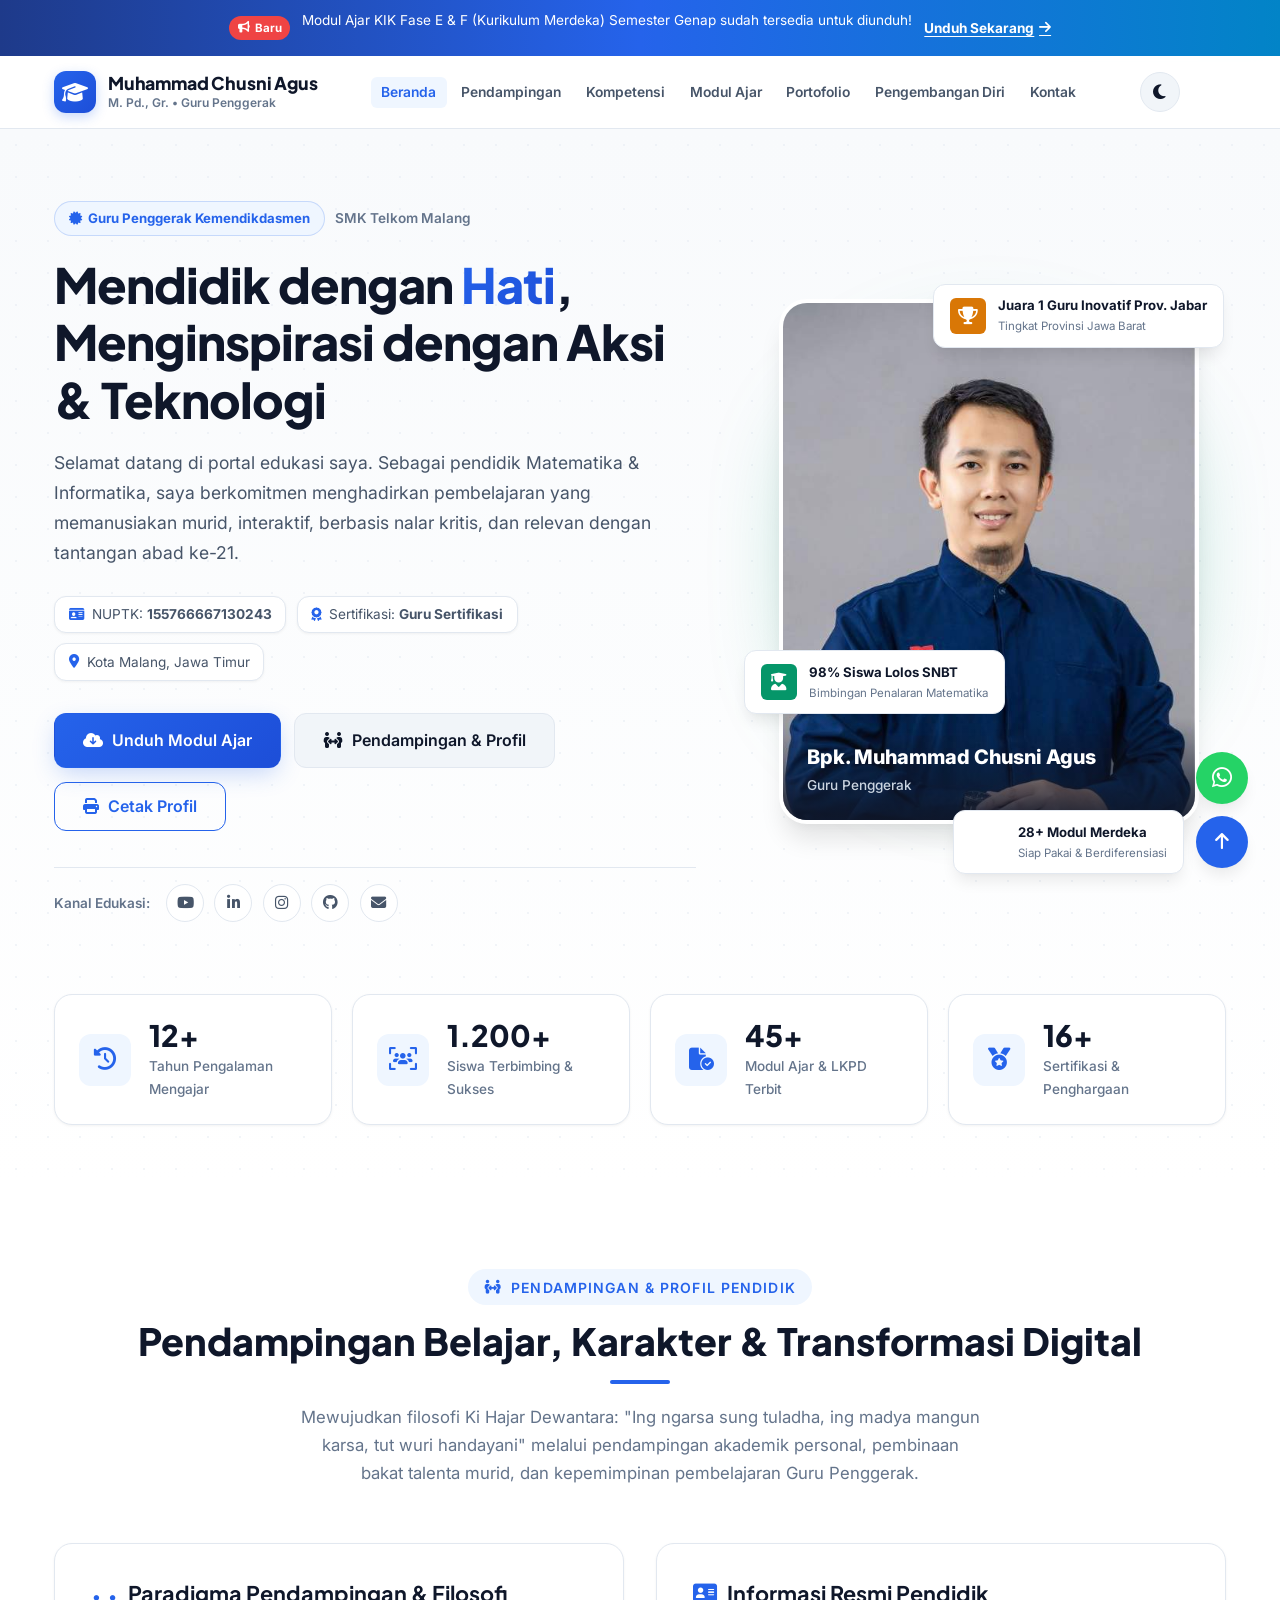
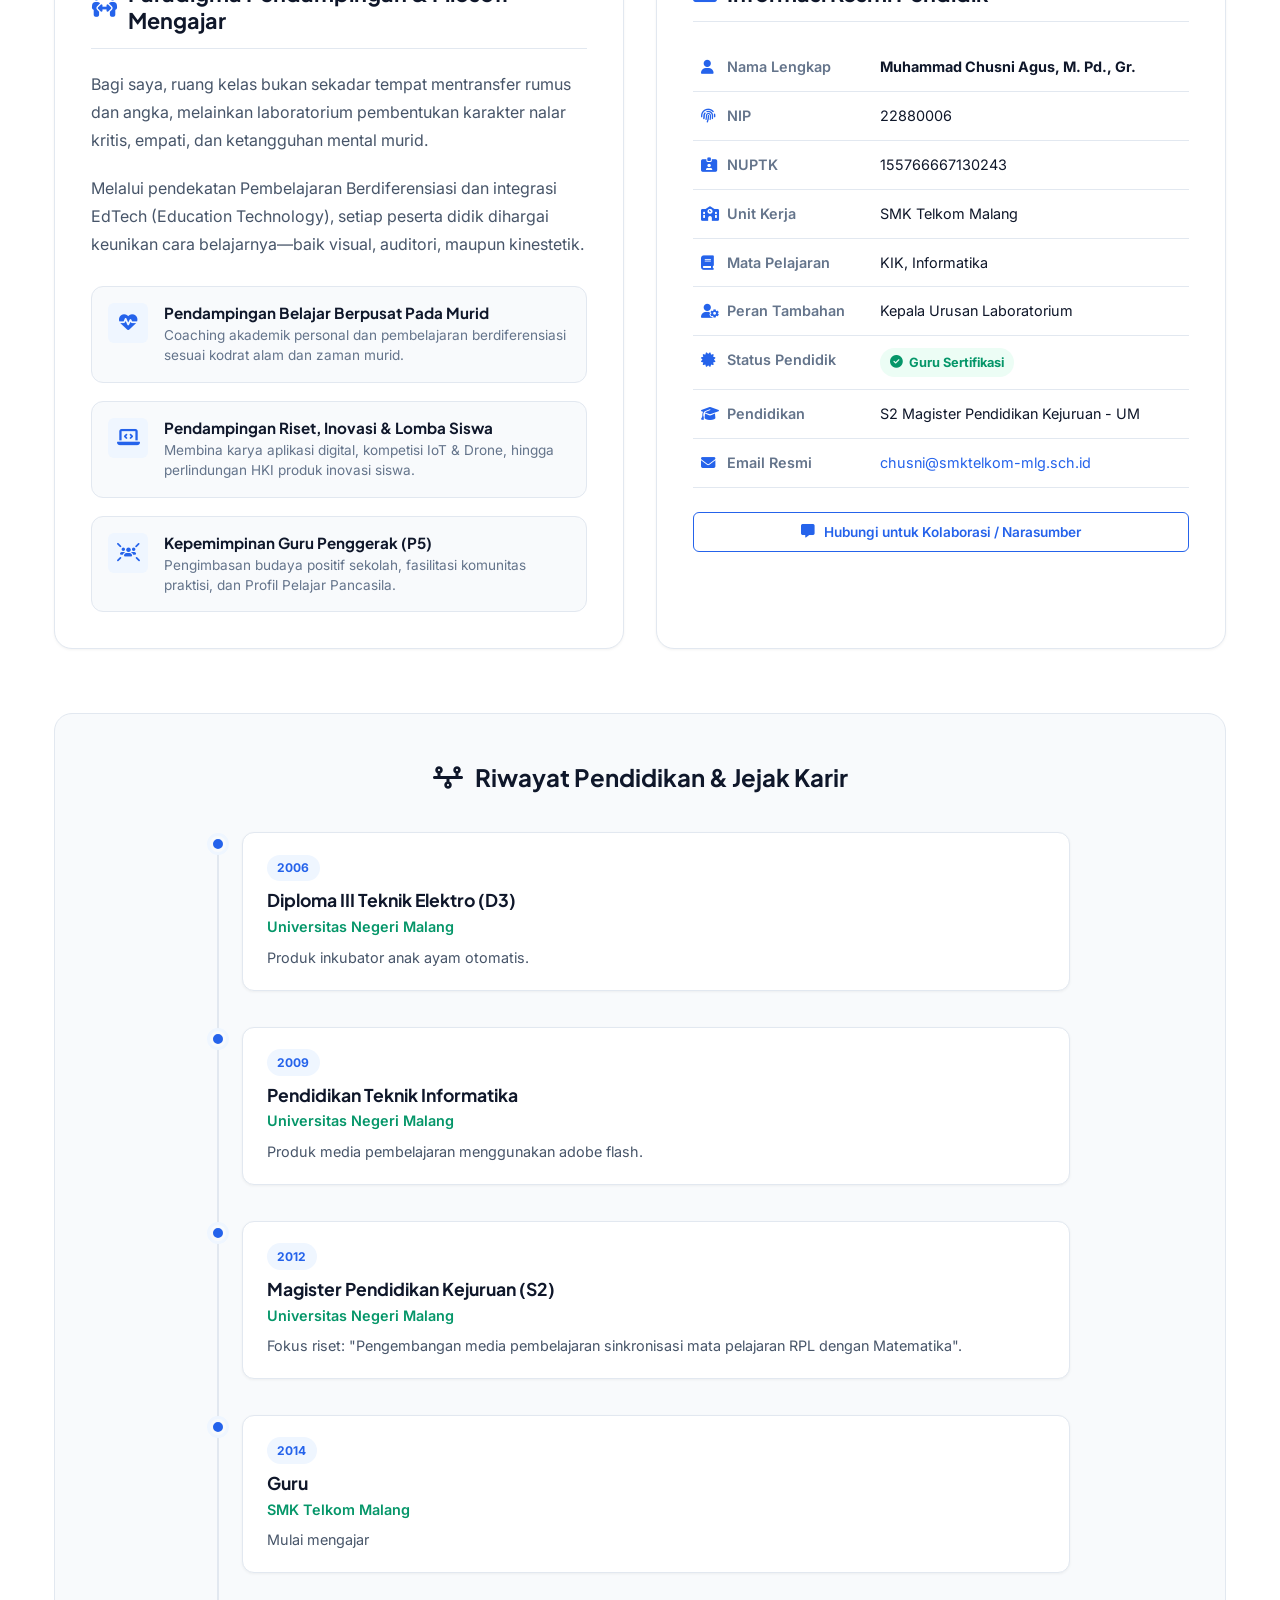
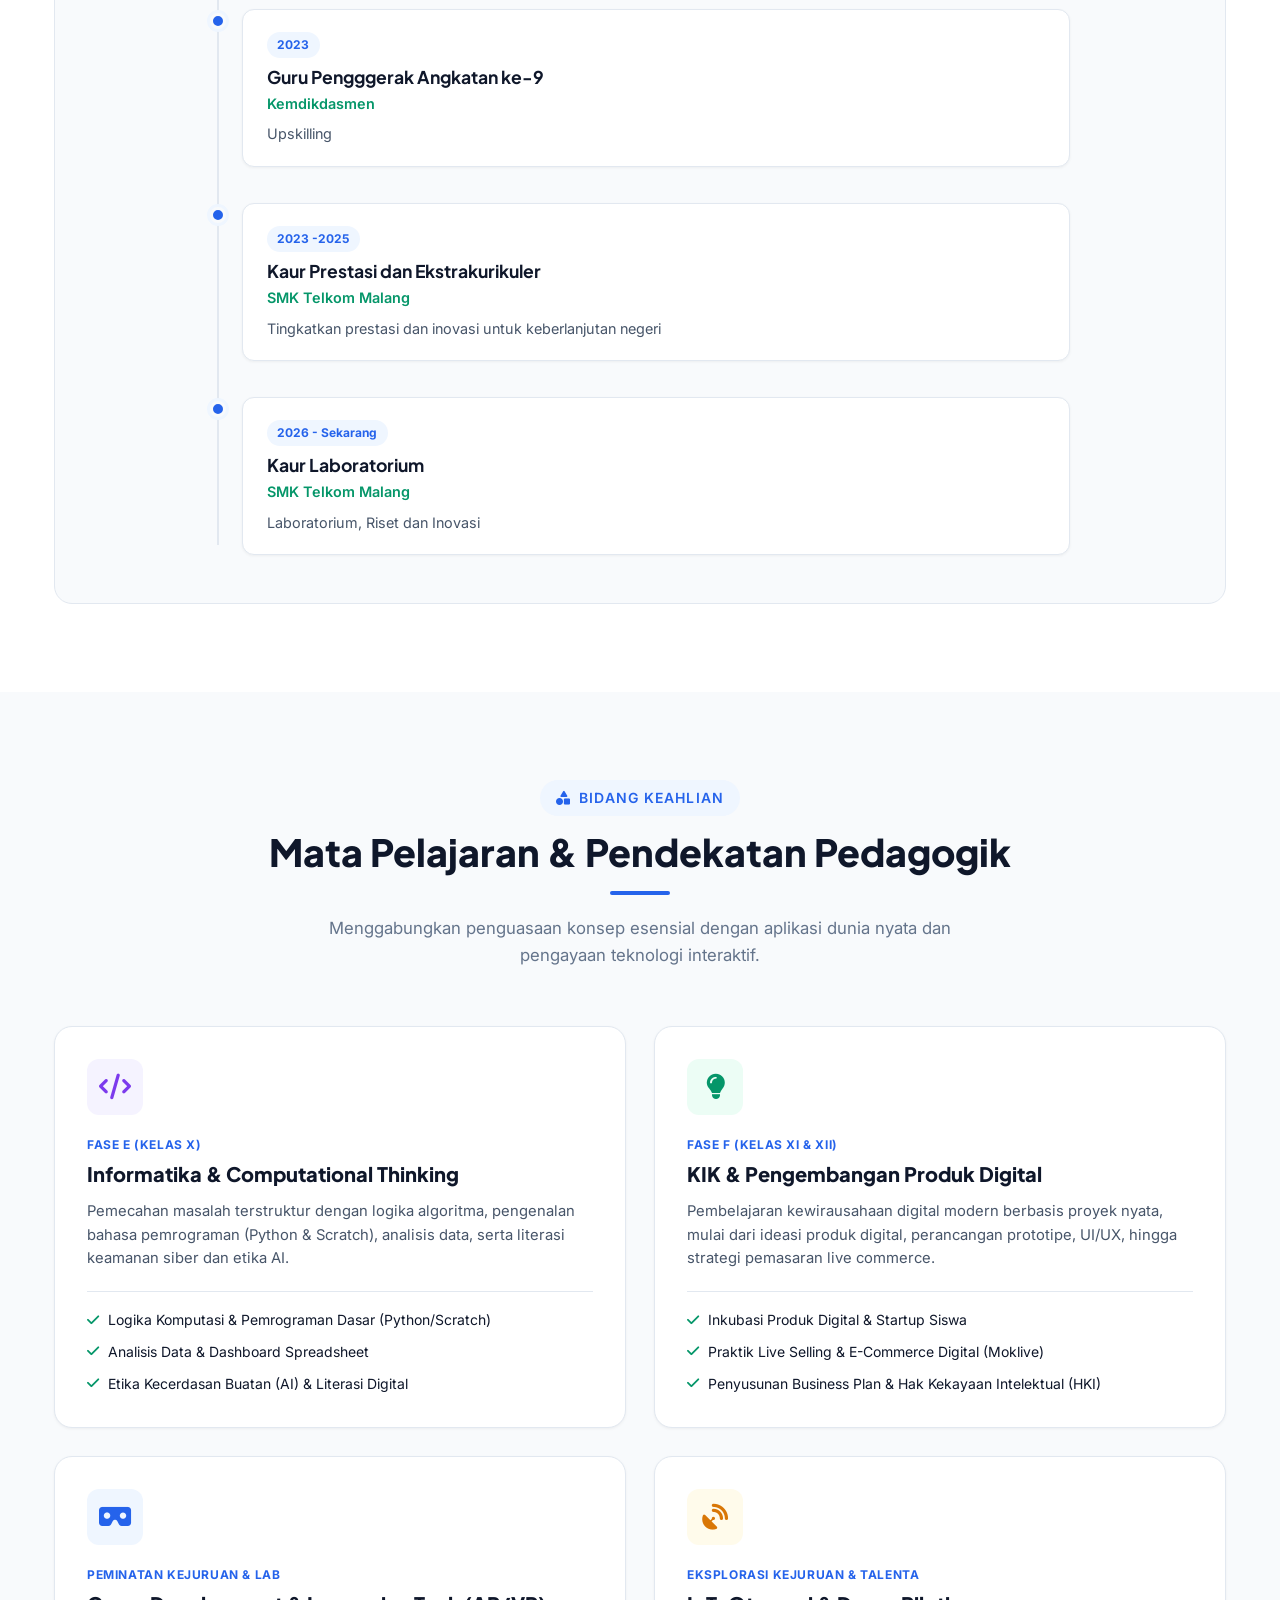
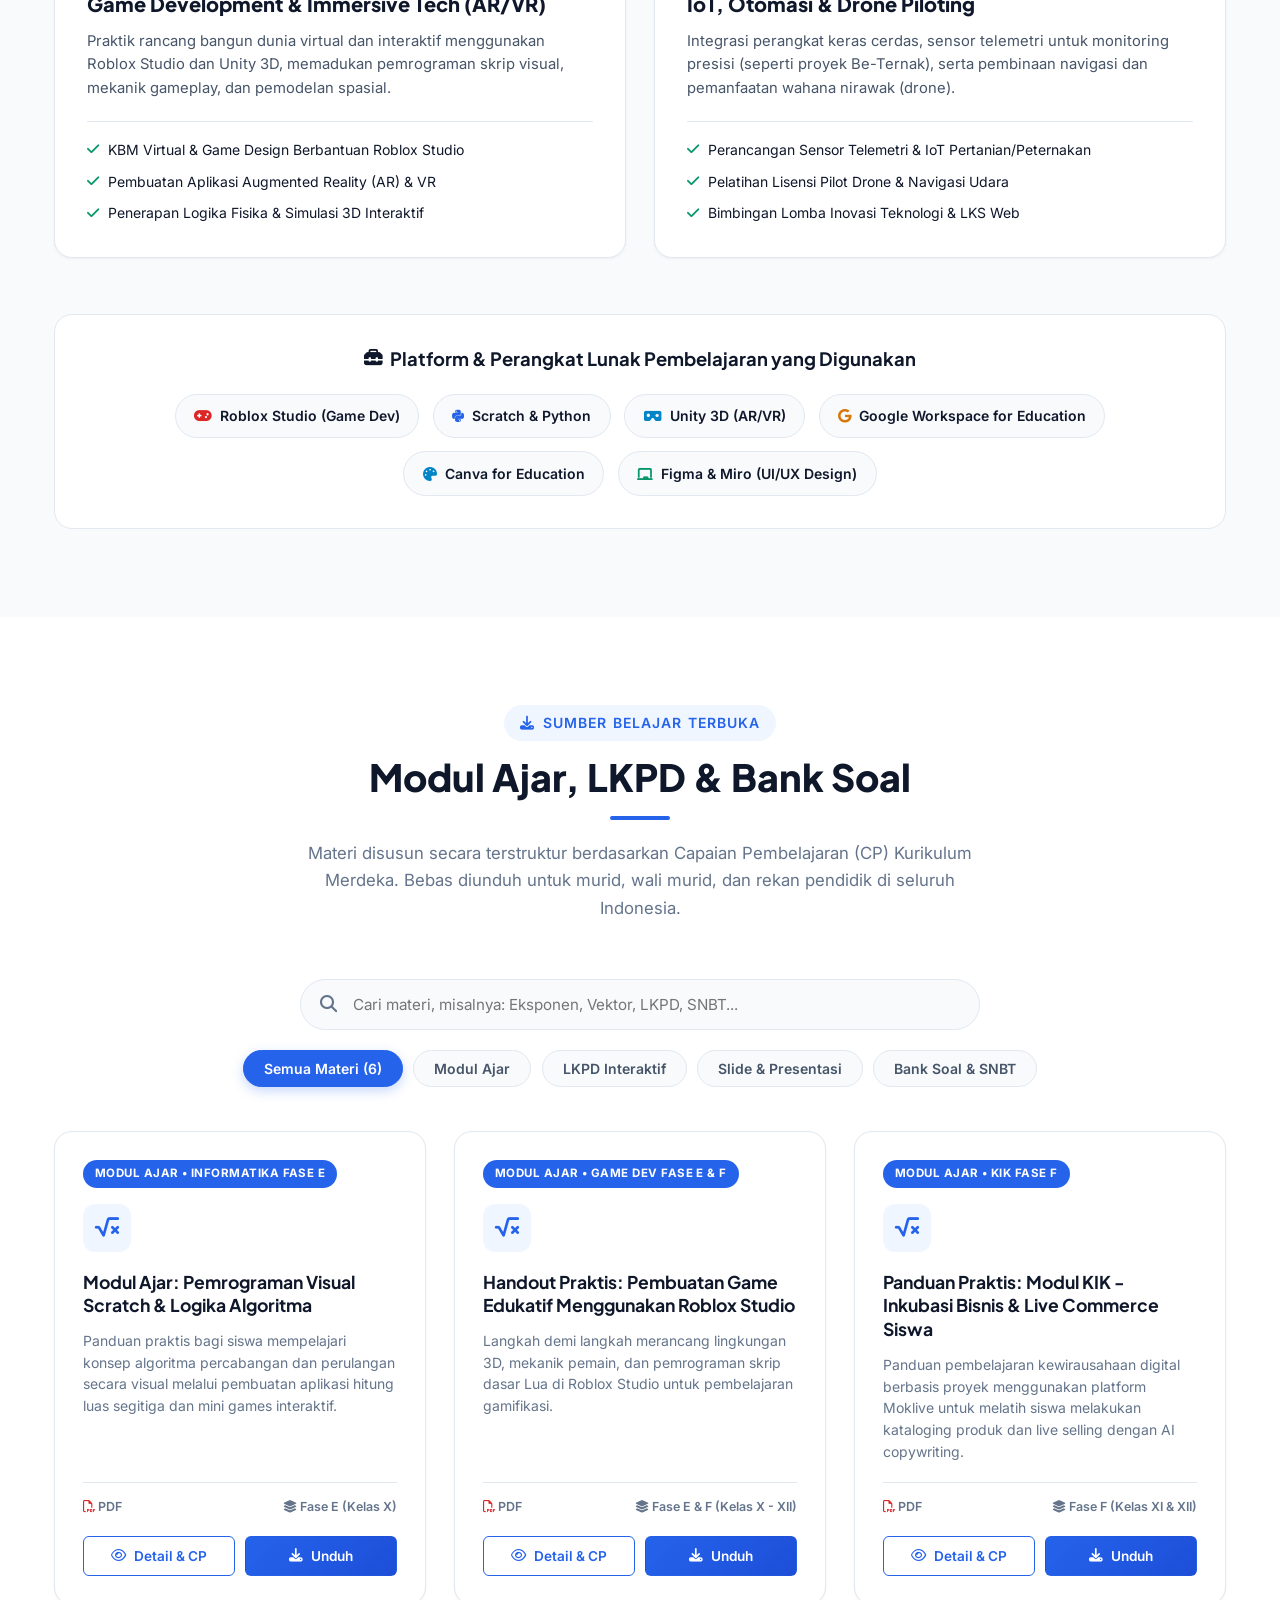
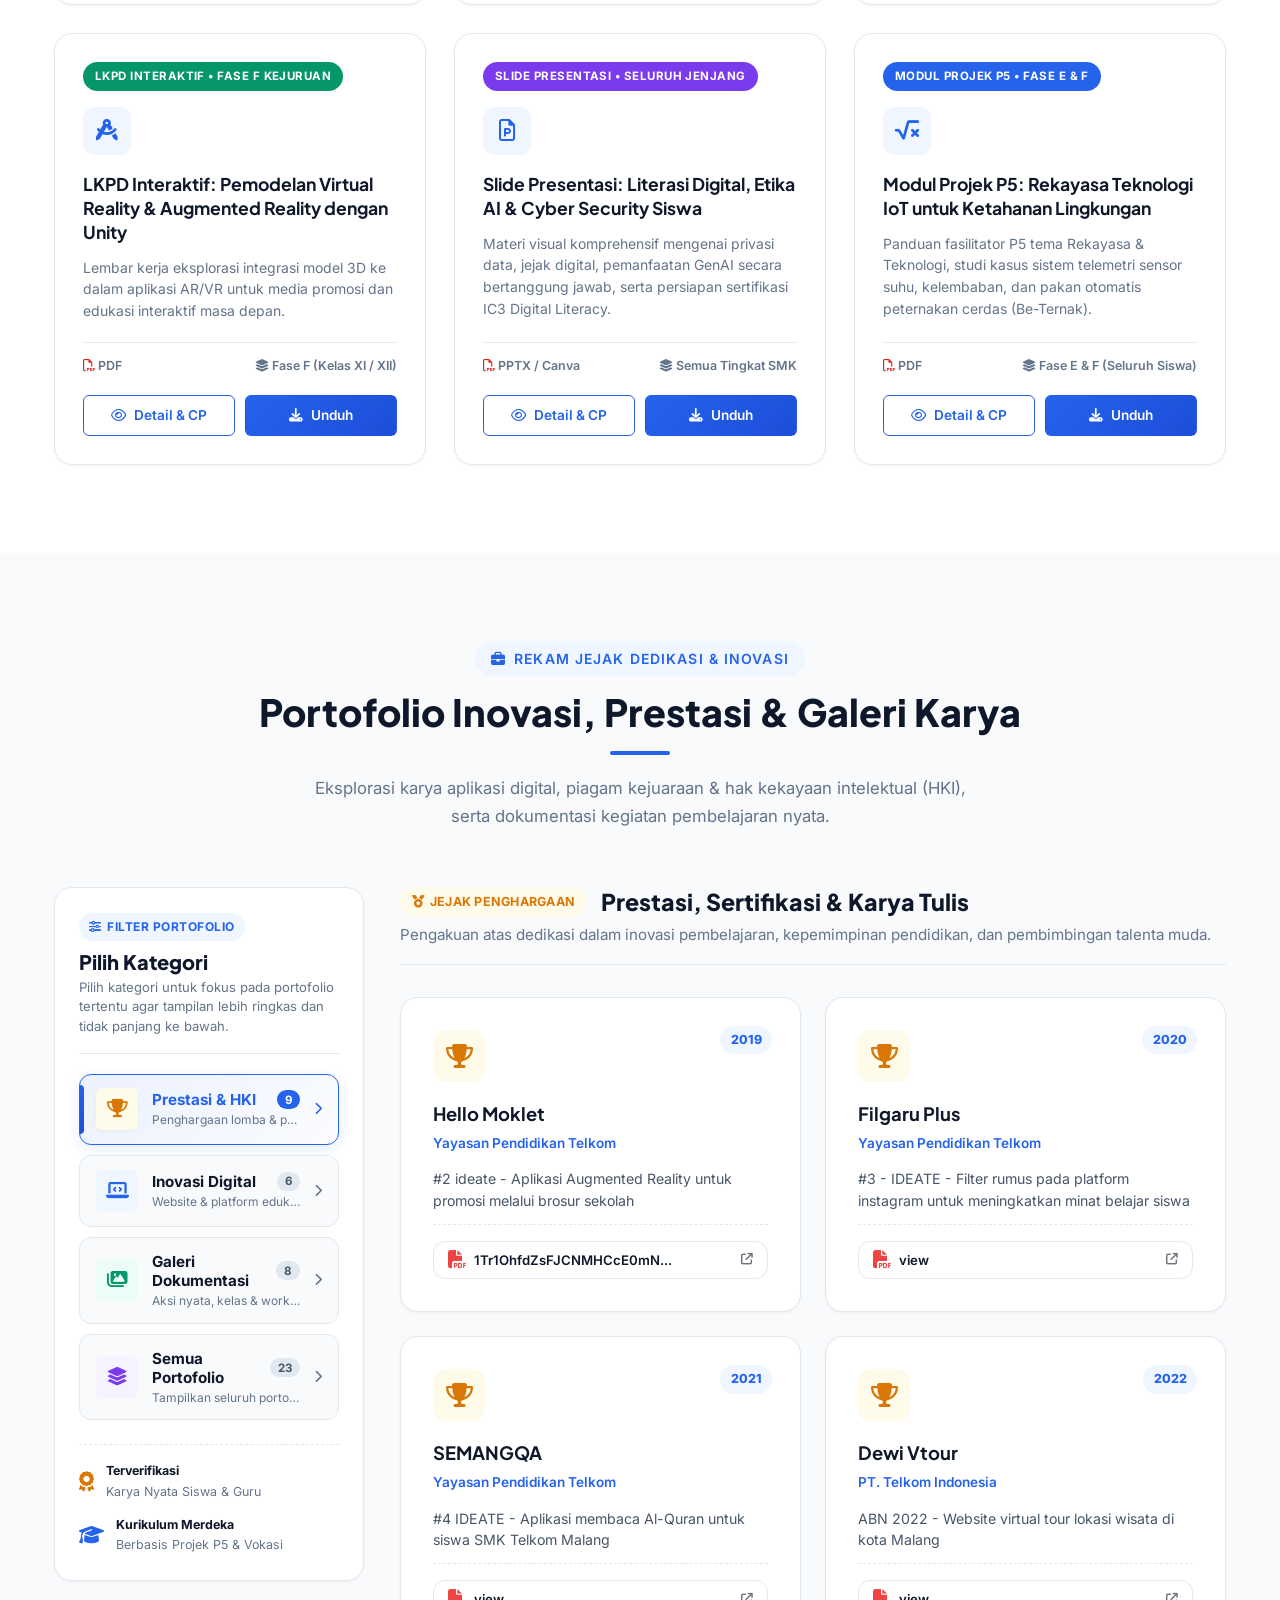
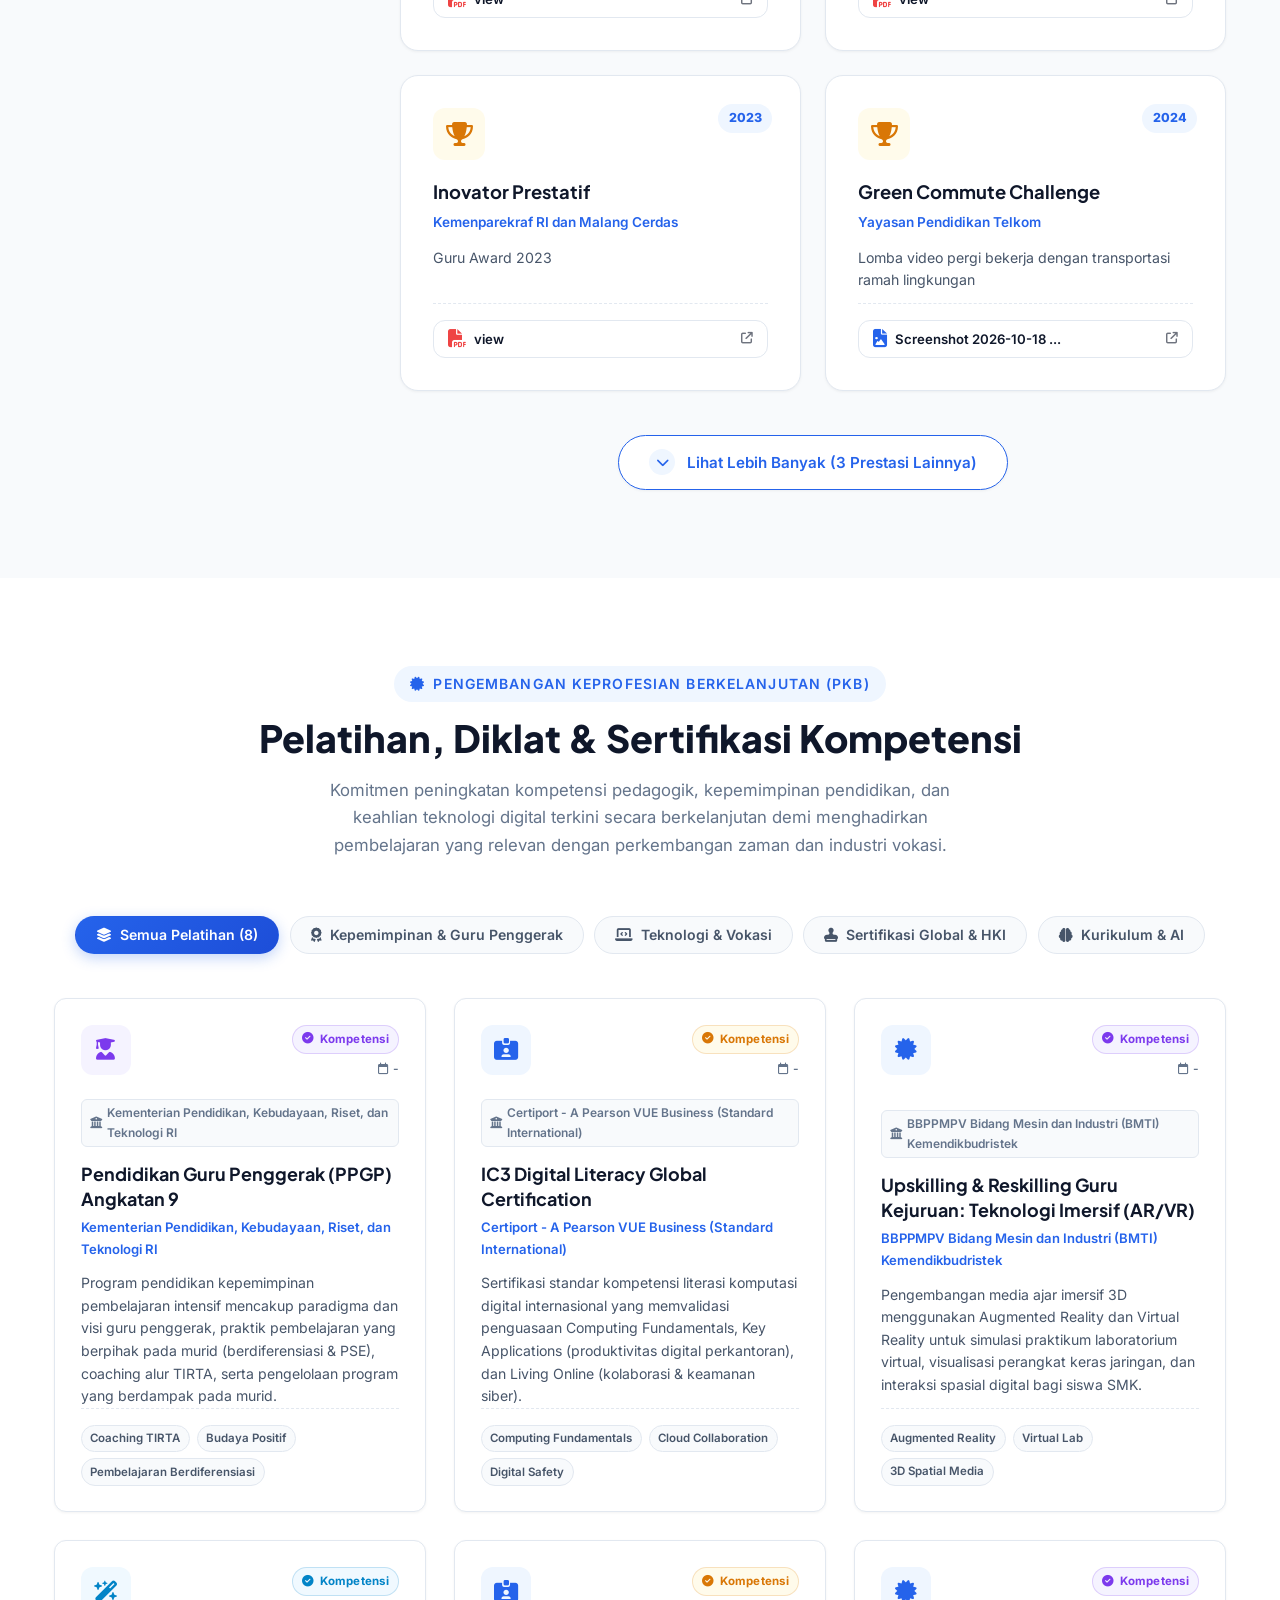
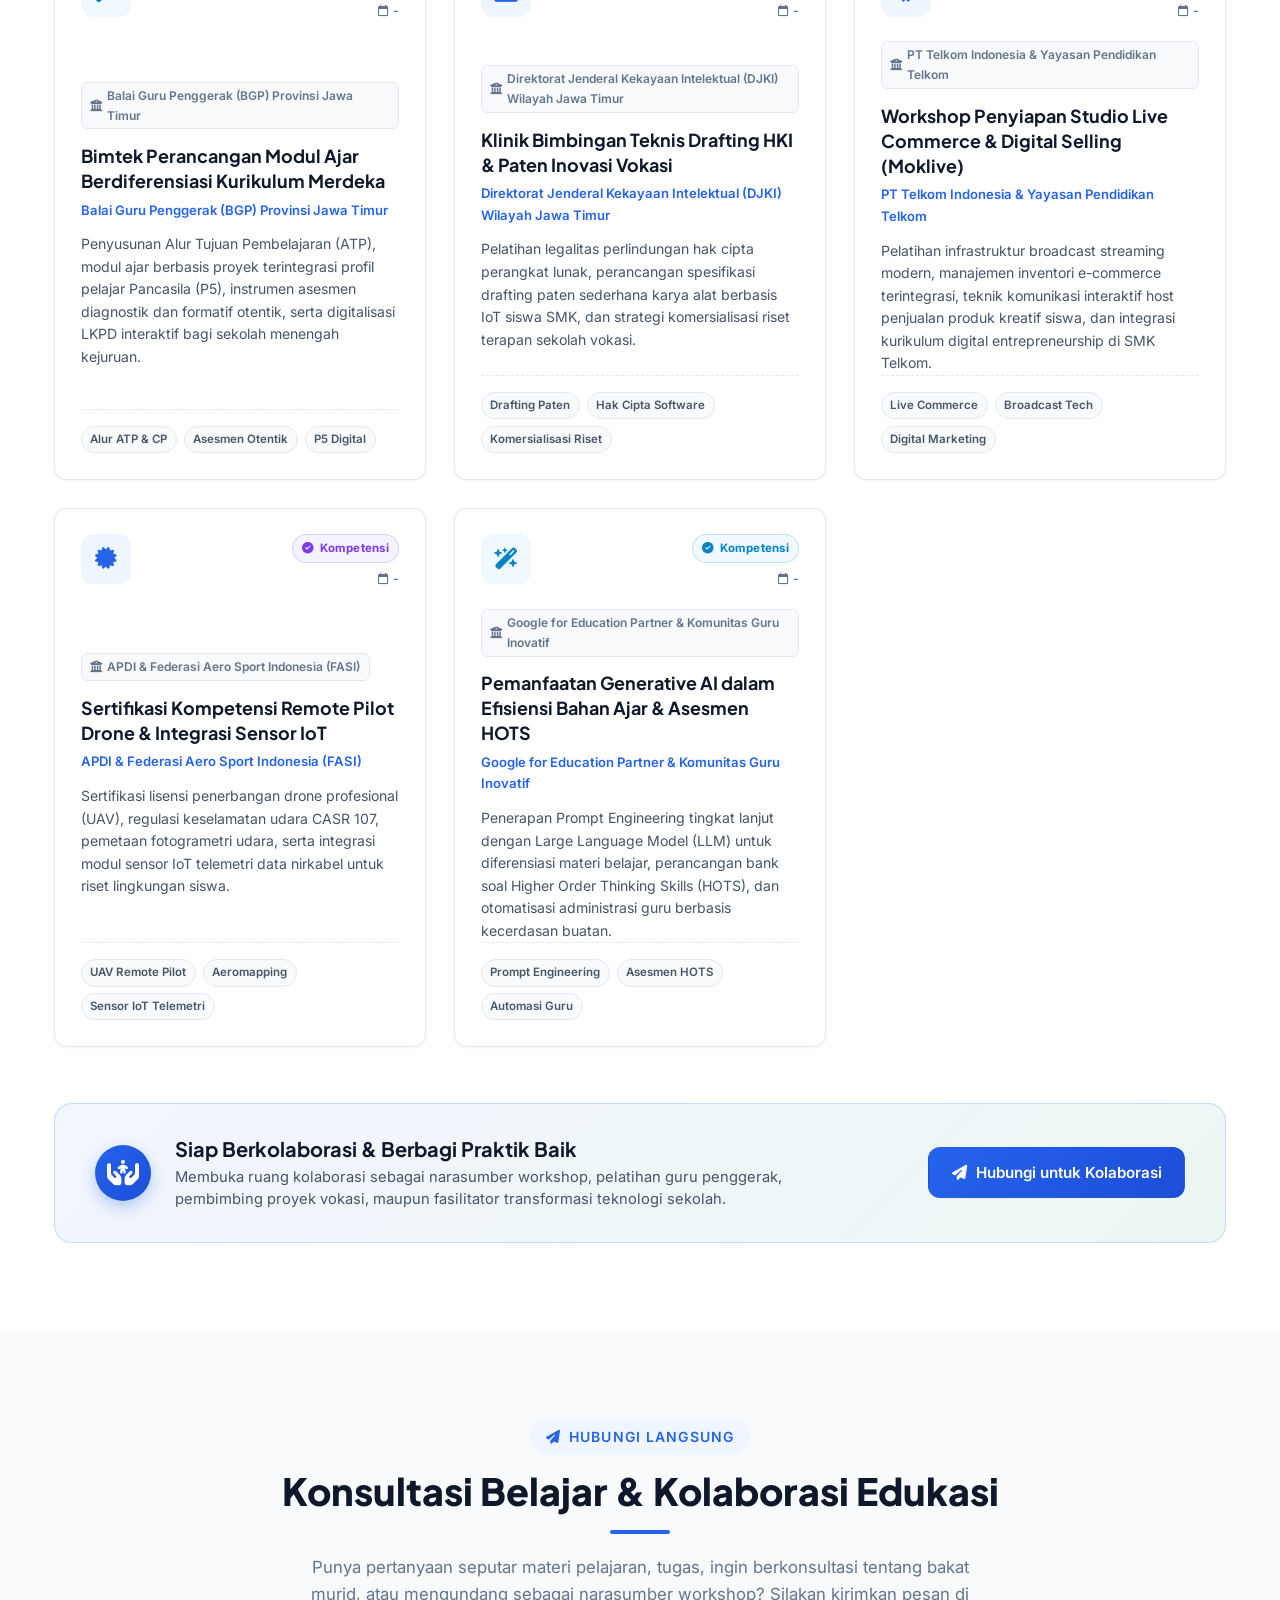
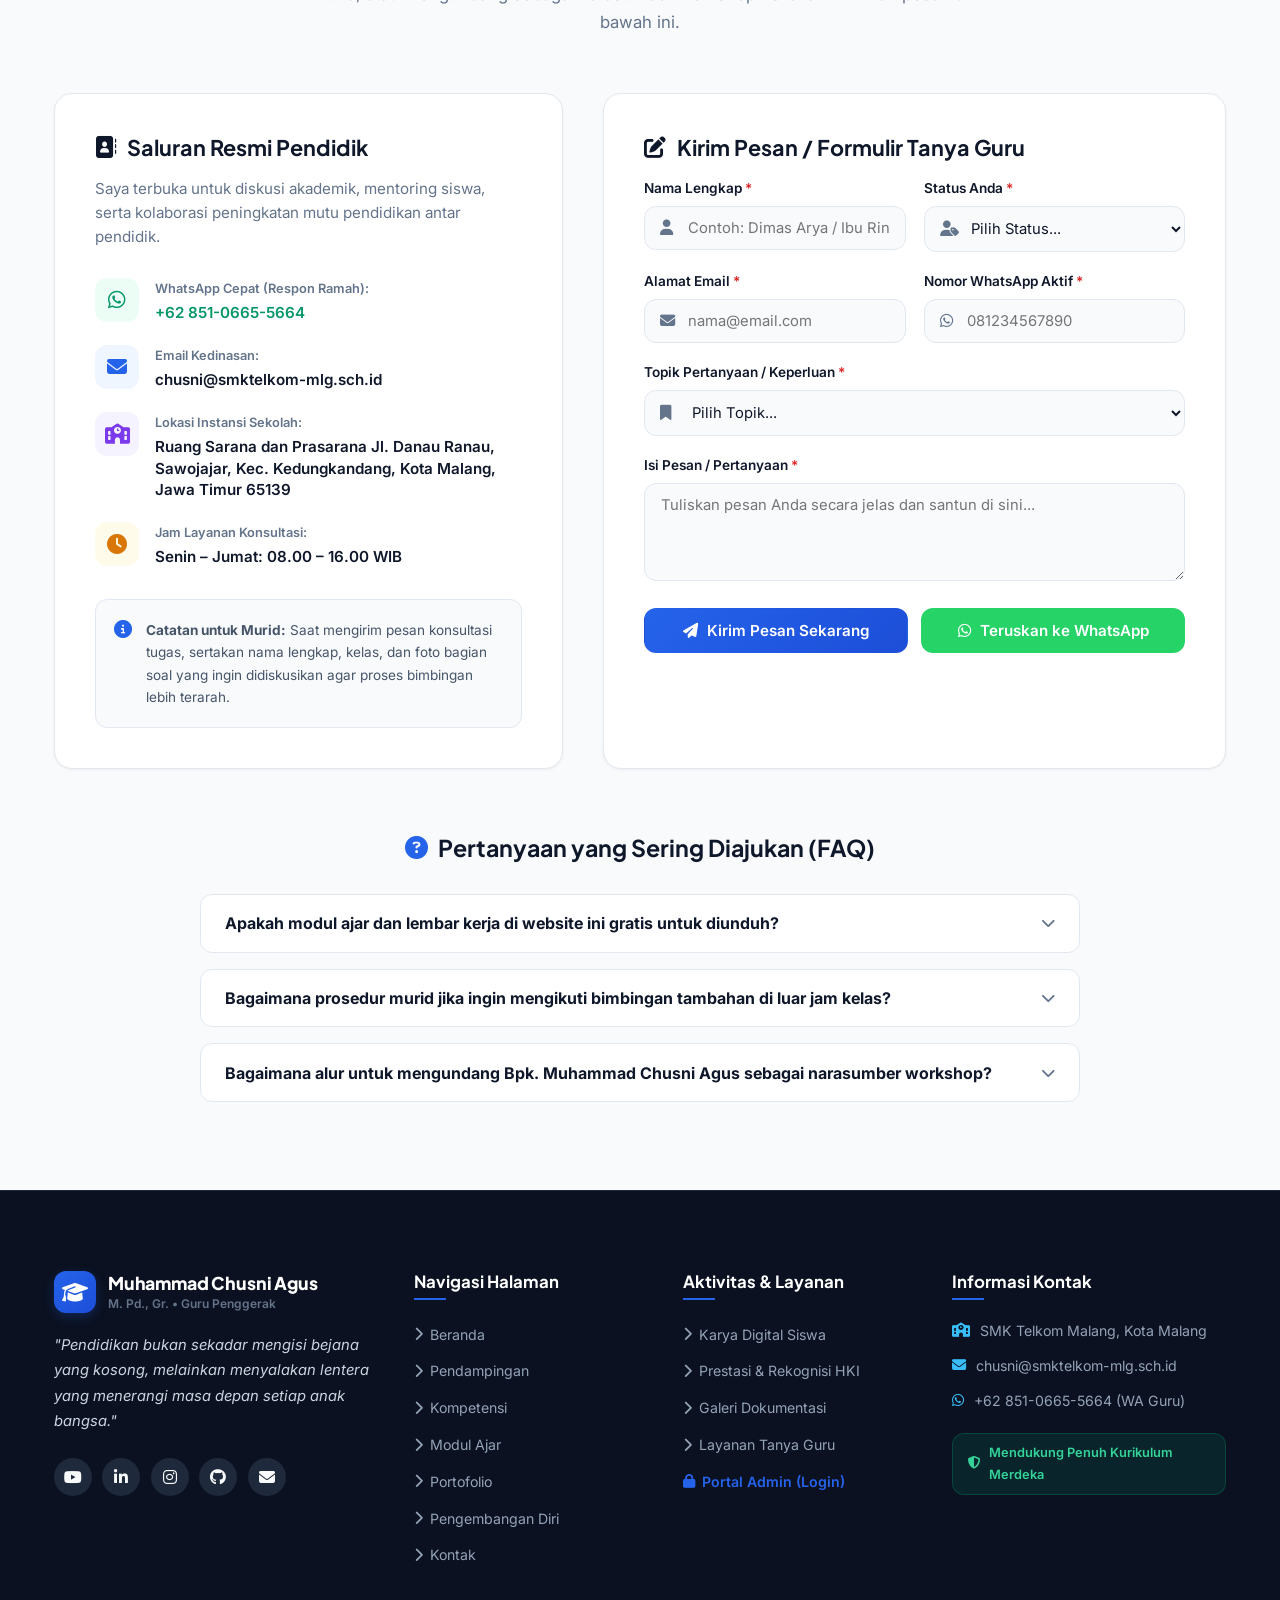
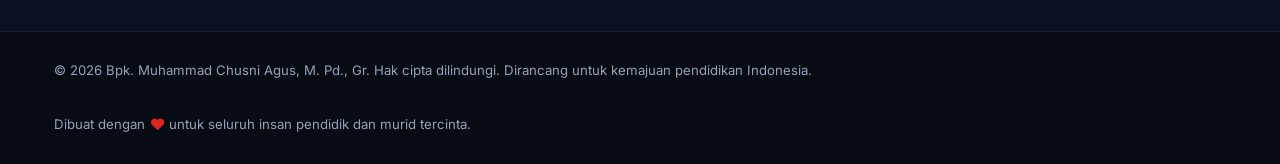
==== commit af0cf00a: "revert: kembalikan tampilan portofolio seperti sebelumnya (sidebar filter)" ====
--- a/index.html
+++ b/index.html
@@ -671,99 +671,124 @@
   </section>
 
   <!-- ============================================================
-       SECTION: PORTOFOLIO KARYA SISWA MOKLET (GAMBAR 2)
+       SECTION: PORTOFOLIO TERPADU (KARYA, PRESTASI & GALERI)
        ============================================================ -->
-  <section class="section karya-siswa-section" id="portofolio">
-    <div class="container">
-      <!-- Section Header matching Gambar 2 -->
-      <div class="karya-header">
-        <span class="karya-badge">GALERI</span>
-        <h2 class="karya-title">
-          <span class="karya-title-blue">Karya siswa</span>
-          <span class="karya-title-dark">Moklet</span>
-        </h2>
-        <p class="karya-subtitle">Karya atau inovasi dari tangan para siswa</p>
-      </div>
-
-      <!-- Toolbar: Horizontal Category Tabs & Real-time Search Box -->
-      <div class="karya-toolbar">
-        <nav class="karya-tabs" role="tablist" aria-label="Filter Kategori Karya Siswa">
-          <button type="button" class="karya-tab-btn active" data-filter="all" role="tab" aria-selected="true">Semua</button>
-          <button type="button" class="karya-tab-btn" data-filter="seni-budaya" role="tab" aria-selected="false">Seni Budaya</button>
-          <button type="button" class="karya-tab-btn" data-filter="teknologi-tepat-guna" role="tab" aria-selected="false">Teknologi Tepat Guna</button>
-          <button type="button" class="karya-tab-btn" data-filter="produk-seni-budaya" role="tab" aria-selected="false">Produk Seni Budaya</button>
-          <button type="button" class="karya-tab-btn" data-filter="produk-kreatif" role="tab" aria-selected="false">Produk Kreatif Dunia Usaha dan Industri</button>
-        </nav>
-        <div class="karya-search-box">
-          <i class="fa-solid fa-magnifying-glass"></i>
-          <input type="text" id="karya-search-input" placeholder="Cari judul atau deskripsi..." aria-label="Cari judul atau deskripsi karya" autocomplete="off" />
-        </div>
-      </div>
-
-      <!-- Counter Display -->
-      <div class="karya-counter-wrap">
-        <span class="karya-counter" id="karya-counter-text">Menampilkan 5 dari 5 karya</span>
-      </div>
-
-      <!-- Top Featured Card Container (Full Width) -->
-      <div class="karya-featured-container" id="karya-featured-container">
-        <!-- Rendered dynamically by renderDynamicKarya() -->
-      </div>
-
-      <!-- 3-Column Grid Container for Remaining Cards -->
-      <div class="karya-grid" id="karya-grid">
-        <!-- Rendered dynamically by renderDynamicKarya() -->
-      </div>
-
-      <!-- Empty State Container -->
-      <div class="karya-empty-state" id="karya-empty-state" style="display: none;">
-        <div class="karya-empty-icon"><i class="fa-solid fa-folder-open"></i></div>
-        <h4 class="karya-empty-title">Tidak Ada Karya Ditemukan</h4>
-        <p class="karya-empty-desc">Tidak ada karya yang cocok dengan kata kunci pencarian atau kategori ini.</p>
-        <button type="button" class="btn btn-sm btn-primary" id="btn-reset-karya-filter">Reset Filter</button>
-      </div>
-    </div> <!-- /container -->
-  </section> <!-- /karya-siswa-section -->
-
-  <!-- Modal Detail Karya Siswa -->
-  <div class="karya-modal" id="karya-detail-modal" aria-hidden="true" role="dialog" aria-labelledby="modal-karya-title">
-    <div class="karya-modal-backdrop" id="karya-modal-backdrop"></div>
-    <div class="karya-modal-dialog">
-      <div class="karya-modal-header" id="karya-modal-header">
-        <span class="karya-category-pill" id="modal-karya-category">PRODUK SENI BUDAYA</span>
-        <button type="button" class="karya-modal-close" id="btn-close-karya-modal" aria-label="Tutup modal">
-          <i class="fa-solid fa-xmark"></i>
-        </button>
-      </div>
-      <div class="karya-modal-body">
-        <h3 class="karya-modal-title" id="modal-karya-title">Nama Karya</h3>
-        <p class="karya-modal-desc" id="modal-karya-desc">Deskripsi karya...</p>
-        <div class="karya-modal-creators-box">
-          <span class="karya-modal-label">Tim / Kreator:</span>
-          <div class="karya-avatar-stack" id="modal-karya-avatar-stack"></div>
-        </div>
-      </div>
-      <div class="karya-modal-footer">
-        <a href="#" target="_blank" rel="noopener noreferrer" class="btn btn-primary karya-modal-link" id="modal-karya-link">
-          <span>Kunjungi Proyek / Website</span>
-          <i class="fa-solid fa-arrow-up-right-from-square"></i>
-        </a>
-      </div>
-    </div>
-  </div>
-
-  <!-- ============================================================
-       SECTION: PRESTASI & HKI (STANDALONE SECTION)
-       ============================================================ -->
-  <section class="section awards-section" id="prestasi">
+  <section class="section portfolio-section" id="portofolio">
     <div class="container">
       <div class="section-header text-center">
-        <span class="section-subtitle"><i class="fa-solid fa-medal"></i> Jejak Penghargaan & Prestasi</span>
-        <h2 class="section-title">Prestasi, Sertifikasi & Hak Cipta (HKI)</h2>
-        <div class="section-divider"></div>
-        <p class="section-desc">Pengakuan atas dedikasi dalam inovasi pembelajaran, kepemimpinan pendidikan, dan pembimbingan talenta muda.</p>
-      </div>
-      <div class="awards-grid">
+        <span class="section-subtitle"><i class="fa-solid fa-briefcase"></i> Rekam Jejak Dedikasi & Inovasi</span>
+        <h2 class="section-title">Portofolio Inovasi, Prestasi & Galeri Karya</h2>
+        <div class="section-line"></div>
+        <p class="section-desc">Eksplorasi karya aplikasi digital, piagam kejuaraan & hak kekayaan intelektual (HKI), serta dokumentasi kegiatan pembelajaran nyata.</p>
+      </div>
+
+      <!-- PORTFOLIO TWO-COLUMN LAYOUT WITH SIDEBAR FILTER -->
+      <div class="portfolio-layout">
+        <!-- SIDEBAR FILTER (DI SEBELAH KIRI) -->
+        <aside class="portfolio-sidebar" id="portfolio-sidebar">
+          <div class="portfolio-sidebar-inner">
+            <div class="sidebar-header">
+              <span class="sidebar-badge"><i class="fa-solid fa-sliders"></i> Filter Portofolio</span>
+              <h3 class="sidebar-title">Pilih Kategori</h3>
+              <p class="sidebar-subtitle">Pilih kategori untuk fokus pada portofolio tertentu agar tampilan lebih ringkas dan tidak panjang ke bawah.</p>
+            </div>
+
+            <nav class="portfolio-filter-menu" role="tablist" aria-label="Kategori Portofolio">
+              <!-- 1. Prestasi & HKI -->
+              <button type="button" class="portfolio-nav-item active" data-tab="prestasi" role="tab" aria-selected="true">
+                <div class="nav-item-icon bg-amber-subtle text-amber">
+                  <i class="fa-solid fa-trophy"></i>
+                </div>
+                <div class="nav-item-info">
+                  <div class="nav-item-head">
+                    <span class="nav-item-title">Prestasi & HKI</span>
+                    <span class="nav-item-count" id="sidebar-count-prestasi">8</span>
+                  </div>
+                  <span class="nav-item-desc">Penghargaan lomba & paten karya</span>
+                </div>
+                <i class="fa-solid fa-chevron-right nav-item-arrow"></i>
+              </button>
+
+              <!-- 2. Inovasi Digital (Karya Siswa) -->
+              <button type="button" class="portfolio-nav-item" data-tab="karya" role="tab" aria-selected="false">
+                <div class="nav-item-icon bg-blue-subtle text-blue">
+                  <i class="fa-solid fa-laptop-code"></i>
+                </div>
+                <div class="nav-item-info">
+                  <div class="nav-item-head">
+                    <span class="nav-item-title">Inovasi Digital</span>
+                    <span class="nav-item-count" id="sidebar-count-karya">2</span>
+                  </div>
+                  <span class="nav-item-desc">Website & platform edukasi digital</span>
+                </div>
+                <i class="fa-solid fa-chevron-right nav-item-arrow"></i>
+              </button>
+
+              <!-- 3. Galeri Pembelajaran -->
+              <button type="button" class="portfolio-nav-item" data-tab="galeri" role="tab" aria-selected="false">
+                <div class="nav-item-icon bg-emerald-subtle text-emerald">
+                  <i class="fa-solid fa-images"></i>
+                </div>
+                <div class="nav-item-info">
+                  <div class="nav-item-head">
+                    <span class="nav-item-title">Galeri Dokumentasi</span>
+                    <span class="nav-item-count" id="sidebar-count-galeri">8</span>
+                  </div>
+                  <span class="nav-item-desc">Aksi nyata, kelas & workshop</span>
+                </div>
+                <i class="fa-solid fa-chevron-right nav-item-arrow"></i>
+              </button>
+
+              <!-- 4. Semua Portofolio -->
+              <button type="button" class="portfolio-nav-item nav-item-all" data-tab="all" role="tab" aria-selected="false">
+                <div class="nav-item-icon bg-purple-subtle text-purple">
+                  <i class="fa-solid fa-layer-group"></i>
+                </div>
+                <div class="nav-item-info">
+                  <div class="nav-item-head">
+                    <span class="nav-item-title">Semua Portofolio</span>
+                    <span class="nav-item-count" id="sidebar-count-all">18</span>
+                  </div>
+                  <span class="nav-item-desc">Tampilkan seluruh portofolio</span>
+                </div>
+                <i class="fa-solid fa-chevron-right nav-item-arrow"></i>
+              </button>
+            </nav>
+
+            <!-- Sidebar Info Snippet -->
+            <div class="portfolio-sidebar-meta">
+              <div class="sidebar-meta-item">
+                <i class="fa-solid fa-award text-amber"></i>
+                <div>
+                  <strong>Terverifikasi</strong>
+                  <span>Karya Nyata Siswa & Guru</span>
+                </div>
+              </div>
+              <div class="sidebar-meta-item">
+                <i class="fa-solid fa-graduation-cap text-blue"></i>
+                <div>
+                  <strong>Kurikulum Merdeka</strong>
+                  <span>Berbasis Projek P5 & Vokasi</span>
+                </div>
+              </div>
+            </div>
+          </div>
+        </aside>
+
+        <!-- CONTENT AREA DI SEBELAH KANAN -->
+        <div class="portfolio-content-area">
+
+      <!-- Portfolio Group 1: Prestasi & Penghargaan -->
+      <div class="portfolio-group" id="prestasi" data-group="prestasi">
+        <div class="portfolio-group-header">
+          <div class="group-title-box">
+            <span class="group-badge bg-amber-subtle text-amber"><i class="fa-solid fa-medal"></i> Jejak Penghargaan</span>
+            <h3 class="group-title">Prestasi, Sertifikasi & Karya Tulis</h3>
+          </div>
+          <p class="group-desc">Pengakuan atas dedikasi dalam inovasi pembelajaran, kepemimpinan pendidikan, dan pembimbingan talenta muda.</p>
+        </div>
+
+        <div class="awards-grid">
         <div class="award-card">
           <div class="award-year-badge">2019</div>
           <div class="award-icon"><i class="fa-solid fa-trophy"></i></div>
@@ -837,20 +862,130 @@
         </div>
       </div> <!-- /awards-grid -->
       <div class="awards-toggle-wrap text-center" id="awards-toggle-wrap" style="display: none;"></div>
-    </div>
-  </section>
-
-  <!-- ============================================================
-       SECTION: GALERI DOKUMENTASI (STANDALONE SECTION)
-       ============================================================ -->
-  <section class="section gallery-section" id="galeri">
-    <div class="container">
-      <div class="section-header text-center">
-        <span class="section-subtitle"><i class="fa-solid fa-images"></i> Dokumentasi & Aksi Nyata</span>
-        <h2 class="section-title">Galeri Kegiatan & Pembelajaran Nyata</h2>
-        <div class="section-divider"></div>
-        <p class="section-desc">Dokumentasi momen berharga dalam proses belajar mengajar, workshop, bimbingan kompetisi, dan kegiatan vokasi inspiratif.</p>
-      </div>
+    </div> <!-- /portfolio-group prestasi -->
+
+    <!-- Portfolio Group 2: Karya Website & Inovasi Digital -->
+    <div class="portfolio-group is-hidden" id="karya" data-group="karya">
+      <div class="portfolio-group-header">
+        <div class="group-title-box">
+          <span class="group-badge bg-primary-subtle text-primary"><i class="fa-solid fa-laptop-code"></i> Inovasi Digital</span>
+          <h3 class="group-title">Karya & Website yang Pernah Dibuat</h3>
+        </div>
+        <p class="group-desc">Koleksi website edukasi, aplikasi komputasi, dan platform digital yang telah dirancang untuk mendukung ekosistem pembelajaran modern.</p>
+      </div>
+
+      <div class="projects-grid" id="karya-grid">
+        <article class="project-card">
+          <div class="project-thumb-box">
+            <img src="[data-uri]" alt="Portofolio Siswa" loading="lazy">
+            <div class="project-thumb-badge"><i class="fa-solid fa-globe"></i> Website</div>
+          </div>
+          <div class="project-body">
+            <h3 class="project-title">Portofolio Siswa</h3>
+            <p class="project-desc">Platform inovatif yang secara khusus menghubungkan portofolio para siswa dengan dunia industri teknologi. Melalui ekosistem terpadu ini, siswa dapat membuat CV dan menampilkan karya mereka.</p>
+            <div class="project-footer">
+              <a href="https://portofolio.smktelkom-mlg.sch.id/" target="_blank" rel="noopener noreferrer" class="btn btn-sm btn-primary project-visit-btn">
+                <span>Kunjungi Website</span> <i class="fa-solid fa-arrow-up-right-from-square"></i>
+              </a>
+            </div>
+          </div>
+        </article>
+
+        <article class="project-card">
+          <div class="project-thumb-box">
+            <img src="[data-uri]" alt="Moklive" loading="lazy">
+            <div class="project-thumb-badge"><i class="fa-solid fa-globe"></i> Website</div>
+          </div>
+          <div class="project-body">
+            <h3 class="project-title">Moklive</h3>
+            <p class="project-desc">platform live commerce yang dirancang untuk mendukung pembelajaran kewirausahaan digital para siswa. Website ini memfasilitasi siswa dalam berjualan melalui fitur katalog produk dan live selling (AI Copywriting) interaktif, sehingga memudahkan mereka menjangkau pelanggan, mempromosikan karya unggulan, dan mempraktikkan keterampilan bisnis secara langsung dalam sebuah ekosistem sekolah.</p>
+            <div class="project-footer">
+              <a href="https://moklive.smktelkom-mlg.sch.id/" target="_blank" rel="noopener noreferrer" class="btn btn-sm btn-primary project-visit-btn">
+                <span>Kunjungi Website</span> <i class="fa-solid fa-arrow-up-right-from-square"></i>
+              </a>
+            </div>
+          </div>
+        </article>
+
+        <article class="project-card">
+          <div class="project-thumb-box">
+            <img src="[data-uri]" alt="Portofolio Guru SMK Telkom Malang" loading="lazy">
+            <div class="project-thumb-badge"><i class="fa-solid fa-globe"></i> Website</div>
+          </div>
+          <div class="project-body">
+            <h3 class="project-title">Portofolio Guru SMK Telkom Malang</h3>
+            <p class="project-desc">Platform digital inovatif yang dirancang khusus untuk mendokumentasikan dan menampilkan portofolio para guru untuk memudahkan pengajar/karyawan membagikan rekam jejak, prestasi, keahlian, serta pengalaman profesional.</p>
+            <div class="project-footer">
+              <a href="https://porto-guru-moklet.vercel.app/" target="_blank" rel="noopener noreferrer" class="btn btn-sm btn-primary project-visit-btn">
+                <span>Kunjungi Website</span> <i class="fa-solid fa-arrow-up-right-from-square"></i>
+              </a>
+            </div>
+          </div>
+        </article>
+
+        <article class="project-card">
+          <div class="project-thumb-box">
+            <img src="[data-uri]" alt="Be-Ternak (Moklet)" loading="lazy">
+            <div class="project-thumb-badge"><i class="fa-solid fa-globe"></i> Website</div>
+          </div>
+          <div class="project-body">
+            <h3 class="project-title">Be-Ternak (Moklet)</h3>
+            <p class="project-desc">Kolaborasi dengan BRMP Jawa Timur melalui Platform manajemen peternakan ayam KUB pedaging & petelur presisi. Dilengkapi telemetri IoT, recording harian, FCR otomatis, dan monitoring HDP.</p>
+            <div class="project-footer">
+              <a href="https://be-ternak.vercel.app/" target="_blank" rel="noopener noreferrer" class="btn btn-sm btn-primary project-visit-btn">
+                <span>Kunjungi Website</span> <i class="fa-solid fa-arrow-up-right-from-square"></i>
+              </a>
+            </div>
+          </div>
+        </article>
+
+        <article class="project-card">
+          <div class="project-thumb-box">
+            <img src="[data-uri]" alt="Venue Rental" loading="lazy">
+            <div class="project-thumb-badge"><i class="fa-solid fa-globe"></i> Website</div>
+          </div>
+          <div class="project-body">
+            <h3 class="project-title">Venue Rental</h3>
+            <p class="project-desc">Kolaborasi dengan pemerintah kota Batu melalui platform persewaan lapangan olahraga yang menawarkan proses booking cepat, mudah, dan aman. Situs ini menyediakan berbagai pilihan venue populer dengan informasi fasilitas, harga, lokasi, dan ketersediaan lapangan secara transparan, serta didukung sistem yang fleksibel untuk mempermudah pengguna menemukan tempat olahraga impian mereka.</p>
+            <div class="project-footer">
+              <a href="https://venue-rental.vercel.app/" target="_blank" rel="noopener noreferrer" class="btn btn-sm btn-primary project-visit-btn">
+                <span>Kunjungi Website</span> <i class="fa-solid fa-arrow-up-right-from-square"></i>
+              </a>
+            </div>
+          </div>
+        </article>
+
+        <article class="project-card">
+          <div class="project-thumb-box">
+            <img src="[data-uri]" alt="Book Literasia" loading="lazy">
+            <div class="project-thumb-badge"><i class="fa-solid fa-globe"></i> Website</div>
+          </div>
+          <div class="project-body">
+            <h3 class="project-title">Book Literasia</h3>
+            <p class="project-desc">Platform untuk meningkatkan literasi SMK Telkom Malang. Situs ini menyediakan akses mudah bagi siswa ke ribuan e-book, katalog buku fisik, majalah digital, dan ruang pamer karya sastra siswa. Dilengkapi fitur poin, leaderboard, dan tantangan membaca untuk meningkatkan minat literasi pelajar secara interaktif.</p>
+            <div class="project-footer">
+              <a href="https://book-literasia.vercel.app/" target="_blank" rel="noopener noreferrer" class="btn btn-sm btn-primary project-visit-btn">
+                <span>Kunjungi Website</span> <i class="fa-solid fa-arrow-up-right-from-square"></i>
+              </a>
+            </div>
+          </div>
+        </article>
+      </div>
+      <!-- Tombol Lihat Lebih Banyak / Minimize Karya (Muncul dinamis jika data > 6) -->
+      <div class="karya-toggle-wrap text-center" id="karya-toggle-wrap" style="display: none;"></div>
+    </div> <!-- /portfolio-group karya -->
+
+    <!-- Portfolio Group 3: Galeri Kegiatan Pembelajaran -->
+    <div class="portfolio-group is-hidden" id="galeri" data-group="galeri">
+      <div class="portfolio-group-header">
+        <div class="group-title-box">
+          <span class="group-badge bg-emerald-subtle text-emerald"><i class="fa-solid fa-camera-retro"></i> Dokumentasi Aktivitas</span>
+          <h3 class="group-title">Galeri Pembelajaran & Aksi Nyata</h3>
+        </div>
+        <p class="group-desc">Potret interaksi aktif di kelas, bimbingan proyek inovatif siswa, workshop pelatihan guru, dan momentum kebersamaan sekolah.</p>
+      </div>
+
+      <!-- Gallery Filter -->
       <div class="gallery-filters" id="gallery-filters">
         <button class="gallery-filter-btn active" data-filter="all">Semua Foto (8)</button>
         <button class="gallery-filter-btn" data-filter="kelas">Suasana Kelas</button>
@@ -1006,8 +1141,11 @@
       </div>
       <!-- Tombol Lihat Lebih Banyak / Minimize Galeri (Muncul dinamis jika data > 6) -->
       <div class="gallery-toggle-wrap text-center" id="gallery-toggle-wrap" style="display: none;"></div>
-    </div>
-  </section>
+    </div> <!-- /portfolio-group galeri -->
+        </div> <!-- /portfolio-content-area -->
+      </div> <!-- /portfolio-layout -->
+  </div> <!-- /container -->
+</section> <!-- /portfolio-section -->
 
   <!-- ==========================================
        SECTION: PENGEMBANGAN DIRI & PELATIHAN
--- a/css/style.css
+++ b/css/style.css
@@ -2939,618 +2939,323 @@
 }
 
 /* --------------------------------------------------
-   18B. PORTOFOLIO KARYA SISWA MOKLET (GAMBAR 2)
+   18B. PORTFOLIO UNIFIED MASTER SECTION & TABS
    -------------------------------------------------- */
-.karya-siswa-section {
-  background-color: var(--bg-primary);
-  padding: 5rem 0;
+.portfolio-section {
+  background-color: var(--bg-secondary);
   position: relative;
 }
 
-/* Header matching Gambar 2 */
-.karya-header {
-  margin-bottom: 2rem;
-  text-align: left;
-}
-
-.karya-badge {
-  display: inline-block;
-  font-size: 0.85rem;
-  font-weight: 700;
-  color: var(--brand-primary);
-  letter-spacing: 0.1em;
-  text-transform: uppercase;
-  margin-bottom: 0.5rem;
-}
-
-.karya-title {
-  font-size: 2.5rem;
-  font-weight: 800;
-  line-height: 1.15;
-  letter-spacing: -0.02em;
-  margin: 0 0 0.5rem 0;
-  display: flex;
-  flex-direction: column;
-}
-
-.karya-title-blue {
-  color: #2563eb;
-}
-
-.karya-title-dark {
-  color: var(--text-primary);
-}
-
-.karya-subtitle {
-  font-size: 1rem;
-  color: var(--text-muted);
-  margin: 0.25rem 0 0;
-  line-height: 1.5;
-}
-
-/* Toolbar: Tabs & Search */
-.karya-toolbar {
-  display: flex;
-  align-items: center;
-  justify-content: space-between;
-  gap: 1.5rem;
-  border-bottom: 1px solid var(--border-color);
-  padding-bottom: 0;
-  margin-bottom: 1.25rem;
-  flex-wrap: wrap;
-}
-
-.karya-tabs {
-  display: flex;
-  align-items: center;
-  gap: 1.75rem;
-  overflow-x: auto;
-  scrollbar-width: none;
-  -ms-overflow-style: none;
-  padding-bottom: 0;
-}
-
-.karya-tabs::-webkit-scrollbar {
-  display: none;
-}
-
-.karya-tab-btn {
-  background: none;
-  border: none;
-  border-bottom: 2px solid transparent;
-  padding: 0.75rem 0.2rem;
-  font-size: 0.92rem;
-  font-weight: 500;
-  color: var(--text-secondary);
-  cursor: pointer;
-  white-space: nowrap;
-  transition: all var(--transition-fast);
-  position: relative;
-  bottom: -1px;
-}
-
-.karya-tab-btn:hover {
-  color: var(--brand-primary);
-}
-
-.karya-tab-btn.active {
-  color: var(--brand-primary);
-  font-weight: 700;
-  border-bottom-color: var(--brand-primary);
-}
-
-.karya-search-box {
-  display: flex;
-  align-items: center;
-  gap: 0.65rem;
-  background-color: var(--bg-card);
-  border: 1px solid var(--border-color);
-  border-radius: var(--radius-full);
-  padding: 0.5rem 1rem;
-  min-width: 260px;
-  max-width: 340px;
-  flex: 1 1 260px;
-  transition: all var(--transition-fast);
-  box-shadow: var(--shadow-sm);
-  margin-bottom: 0.5rem;
-}
-
-.karya-search-box:focus-within {
-  border-color: var(--brand-primary);
-  box-shadow: 0 0 0 3px rgba(37, 99, 235, 0.15);
-}
-
-.karya-search-box i {
-  color: var(--text-muted);
-  font-size: 0.85rem;
-}
-
-.karya-search-box input {
-  border: none;
-  outline: none;
-  background: transparent;
-  font-size: 0.88rem;
-  color: var(--text-primary);
-  width: 100%;
-}
-
-.karya-search-box input::placeholder {
-  color: var(--text-muted);
-}
-
-/* Counter */
-.karya-counter-wrap {
-  margin-bottom: 1.75rem;
-}
-
-.karya-counter {
-  font-size: 0.85rem;
-  color: var(--text-muted);
-  font-weight: 500;
-}
-
-/* Featured Card (Full Width) */
-.karya-featured-container {
-  width: 100%;
-  margin-bottom: 1.75rem;
-}
-
-.karya-card {
+.portfolio-layout {
+  display: grid;
+  grid-template-columns: 310px 1fr;
+  gap: 2.25rem;
+  align-items: flex-start;
+}
+
+/* Sidebar Filter (di sebelah kiri) */
+.portfolio-sidebar {
+  position: sticky;
+  top: 96px;
+  z-index: 10;
+}
+
+.portfolio-sidebar-inner {
   background-color: var(--bg-card);
   border: 1px solid var(--border-color);
   border-radius: var(--radius-lg);
-  padding: 1.75rem 2rem;
+  padding: 1.5rem;
   box-shadow: var(--shadow-sm);
-  transition: all var(--transition-normal);
-  position: relative;
-  overflow: hidden;
-  display: flex;
-  flex-direction: column;
-  justify-content: space-between;
-}
-
-.karya-card:hover {
-  transform: translateY(-4px);
-  box-shadow: var(--shadow-lg);
-  border-color: rgba(37, 99, 235, 0.3);
-}
-
-/* Top Accent Lines */
-.karya-card.accent-purple {
-  border-top: 4px solid #a855f7;
-}
-
-.karya-card.accent-teal {
-  border-top: 4px solid #14b8a6;
-}
-
-.karya-card.accent-blue {
-  border-top: 4px solid #3b82f6;
-}
-
-/* Category Pills */
-.karya-category-pill {
+  transition: box-shadow var(--transition-normal);
+}
+
+.portfolio-sidebar-inner:hover {
+  box-shadow: var(--shadow-md);
+}
+
+.sidebar-header {
+  margin-bottom: 1.25rem;
+  padding-bottom: 1rem;
+  border-bottom: 1px solid var(--border-color);
+}
+
+.sidebar-badge {
   display: inline-flex;
   align-items: center;
-  padding: 0.3rem 0.85rem;
-  border-radius: var(--radius-full);
-  font-size: 0.72rem;
-  font-weight: 800;
-  letter-spacing: 0.05em;
-  text-transform: uppercase;
-  width: fit-content;
-}
-
-.pill-purple {
-  background-color: #f3e8ff;
-  color: #7e22ce;
-}
-
-.pill-teal {
-  background-color: #ccfbf1;
-  color: #0f766e;
-}
-
-.pill-blue {
-  background-color: #dbeafe;
-  color: #1d4ed8;
-}
-
-/* Card Titles */
-.karya-card-title {
-  font-size: 1.35rem;
-  font-weight: 700;
-  color: var(--text-primary);
-  margin: 1rem 0 0.65rem;
-  line-height: 1.3;
-}
-
-.karya-card-featured .karya-card-title {
-  font-size: 1.75rem;
-  margin: 1.15rem 0 0.75rem;
-}
-
-/* Card Descriptions */
-.karya-card-desc {
-  font-size: 0.92rem;
-  color: var(--text-secondary);
-  line-height: 1.6;
-  margin: 0 0 1.5rem;
-  flex-grow: 1;
-}
-
-.karya-card-featured .karya-card-desc {
-  font-size: 0.98rem;
-  line-height: 1.7;
-}
-
-/* Card Footer */
-.karya-card-footer {
-  display: flex;
-  align-items: center;
-  justify-content: space-between;
-  gap: 1rem;
-  padding-top: 1rem;
-  border-top: 1px solid var(--border-color);
-  margin-top: auto;
-}
-
-/* Creator Avatars & Badges */
-.karya-avatar-stack {
-  display: flex;
-  align-items: center;
-}
-
-.karya-avatar-img {
-  width: 34px;
-  height: 34px;
-  border-radius: 50%;
-  object-fit: cover;
-  border: 2px solid var(--bg-card);
-  margin-left: -8px;
-  box-shadow: var(--shadow-sm);
-  transition: transform var(--transition-fast);
-  background-color: var(--border-color);
-}
-
-.karya-avatar-img:first-child {
-  margin-left: 0;
-}
-
-.karya-avatar-img:hover {
-  transform: scale(1.15);
-  z-index: 3;
-}
-
-.karya-badge-circle {
-  width: 34px;
-  height: 34px;
-  border-radius: 50%;
-  display: inline-flex;
-  align-items: center;
-  justify-content: center;
-  font-size: 0.75rem;
-  font-weight: 800;
-  border: 2px solid var(--bg-card);
-  margin-left: -8px;
-  z-index: 1;
-  box-shadow: var(--shadow-sm);
-}
-
-.karya-badge-circle:first-child {
-  margin-left: 0;
-}
-
-.badge-lo {
-  background-color: #f1f5f9;
-  color: #475569;
-}
-
-.badge-fw {
-  background-color: #ccfbf1;
-  color: #0f766e;
-}
-
-.badge-bd {
-  background-color: #e0f2fe;
-  color: #0369a1;
-}
-
-.badge-mk {
-  background-color: #dbeafe;
-  color: #1d4ed8;
-}
-
-.karya-avatar-count {
-  width: 34px;
-  height: 34px;
-  border-radius: 50%;
-  background-color: var(--border-color);
-  color: var(--text-secondary);
+  gap: 0.35rem;
   font-size: 0.75rem;
   font-weight: 700;
-  display: inline-flex;
-  align-items: center;
-  justify-content: center;
-  border: 2px solid var(--bg-card);
-  margin-left: -8px;
-}
-
-/* Detail Button */
-.karya-detail-btn {
-  display: inline-flex;
-  align-items: center;
-  gap: 0.4rem;
-  color: #2563eb;
-  font-weight: 600;
-  font-size: 0.88rem;
-  background: none;
-  border: none;
-  cursor: pointer;
-  padding: 0.35rem 0.5rem;
-  border-radius: var(--radius-sm);
-  transition: all var(--transition-fast);
-  text-decoration: none;
-}
-
-.karya-detail-btn:hover {
-  color: #1d4ed8;
-  transform: translateX(3px);
-}
-
-.karya-detail-btn i {
-  font-size: 0.8rem;
-  transition: transform var(--transition-fast);
-}
-
-.karya-detail-btn:hover i {
-  transform: translateX(2px);
-}
-
-/* 3-Column Grid */
-.karya-grid {
-  display: grid;
-  grid-template-columns: repeat(3, 1fr);
-  gap: 1.75rem;
-}
-
-@media (max-width: 992px) {
-  .karya-grid {
-    grid-template-columns: repeat(2, 1fr);
-  }
-}
-
-@media (max-width: 640px) {
-  .karya-grid {
-    grid-template-columns: 1fr;
-  }
-  .karya-card {
-    padding: 1.35rem;
-  }
-  .karya-title {
-    font-size: 2rem;
-  }
-}
-
-/* Empty State */
-.karya-empty-state {
-  text-align: center;
-  padding: 4rem 2rem;
-  background-color: var(--bg-card);
-  border: 1px dashed var(--border-color);
-  border-radius: var(--radius-lg);
-}
-
-.karya-empty-icon {
-  font-size: 3rem;
-  color: var(--text-muted);
-  margin-bottom: 1rem;
-}
-
-.karya-empty-title {
+  color: var(--brand-primary);
+  background-color: var(--brand-light);
+  padding: 0.25rem 0.65rem;
+  border-radius: var(--radius-full);
+  text-transform: uppercase;
+  letter-spacing: 0.04em;
+  margin-bottom: 0.5rem;
+}
+
+.sidebar-title {
   font-size: 1.25rem;
-  font-weight: 700;
-  color: var(--text-primary);
-  margin-bottom: 0.5rem;
-}
-
-.karya-empty-desc {
-  font-size: 0.92rem;
-  color: var(--text-muted);
-  max-width: 480px;
-  margin: 0 auto 1.5rem;
-}
-
-/* Modal Detail Karya */
-.karya-modal {
-  position: fixed;
-  inset: 0;
-  z-index: 1050;
-  display: flex;
-  align-items: center;
-  justify-content: center;
-  padding: 1.5rem;
-  opacity: 0;
-  visibility: hidden;
-  transition: opacity 0.25s ease, visibility 0.25s ease;
-}
-
-.karya-modal.is-active {
-  opacity: 1;
-  visibility: visible;
-}
-
-.karya-modal-backdrop {
-  position: absolute;
-  inset: 0;
-  background: rgba(15, 23, 42, 0.65);
-  backdrop-filter: blur(4px);
-}
-
-.karya-modal-dialog {
-  position: relative;
-  z-index: 1;
-  background: var(--bg-card);
-  border-radius: var(--radius-xl);
-  border: 1px solid var(--border-color);
-  box-shadow: 0 25px 50px -12px rgba(0, 0, 0, 0.35);
-  max-width: 620px;
-  width: 100%;
-  overflow: hidden;
-  transform: scale(0.95);
-  transition: transform 0.25s ease;
-  max-height: 90vh;
-  display: flex;
-  flex-direction: column;
-}
-
-.karya-modal.is-active .karya-modal-dialog {
-  transform: scale(1);
-}
-
-.karya-modal-header {
-  padding: 1.5rem 1.75rem 1rem;
-  display: flex;
-  align-items: center;
-  justify-content: space-between;
-  border-bottom: 1px solid var(--border-color);
-}
-
-.karya-modal-close {
-  background: none;
-  border: none;
-  width: 36px;
-  height: 36px;
-  border-radius: 50%;
-  display: inline-flex;
-  align-items: center;
-  justify-content: center;
-  color: var(--text-muted);
-  cursor: pointer;
-  font-size: 1.15rem;
-  transition: all var(--transition-fast);
-}
-
-.karya-modal-close:hover {
-  background-color: var(--border-color);
-  color: var(--text-primary);
-}
-
-.karya-modal-body {
-  padding: 1.5rem 1.75rem;
-  overflow-y: auto;
-}
-
-.karya-modal-title {
-  font-size: 1.5rem;
   font-weight: 800;
   color: var(--text-primary);
-  margin: 0 0 1rem;
-  line-height: 1.3;
-}
-
-.karya-modal-desc {
-  font-size: 0.95rem;
-  color: var(--text-secondary);
-  line-height: 1.7;
-  margin: 0 0 1.5rem;
-}
-
-.karya-modal-creators-box {
+  margin-bottom: 0.25rem;
+}
+
+.sidebar-subtitle {
+  font-size: 0.82rem;
+  color: var(--text-muted);
+  line-height: 1.5;
+  margin: 0;
+}
+
+.portfolio-filter-menu {
+  display: flex;
+  flex-direction: column;
+  gap: 0.65rem;
+  margin-bottom: 1.5rem;
+}
+
+.portfolio-nav-item {
+  display: flex;
+  align-items: center;
+  gap: 0.85rem;
+  padding: 0.85rem 1rem;
   background-color: var(--bg-secondary);
   border: 1px solid var(--border-color);
   border-radius: var(--radius-md);
-  padding: 1rem 1.25rem;
-  display: flex;
-  align-items: center;
-  gap: 1rem;
-  flex-wrap: wrap;
-}
-
-.karya-modal-label {
-  font-size: 0.85rem;
+  cursor: pointer;
+  text-align: left;
+  width: 100%;
+  transition: all var(--transition-fast);
+  position: relative;
+  text-decoration: none;
+}
+
+.portfolio-nav-item:hover {
+  background-color: var(--brand-light);
+  border-color: rgba(37, 99, 235, 0.4);
+  transform: translateX(3px);
+}
+
+.portfolio-nav-item.active {
+  background: linear-gradient(135deg, rgba(37, 99, 235, 0.09) 0%, rgba(37, 99, 235, 0.02) 100%);
+  border-color: var(--brand-primary);
+  box-shadow: 0 4px 14px rgba(37, 99, 235, 0.12);
+}
+
+.portfolio-nav-item.active::before {
+  content: '';
+  position: absolute;
+  left: 0;
+  top: 15%;
+  bottom: 15%;
+  width: 4px;
+  background: var(--brand-gradient);
+  border-radius: 0 4px 4px 0;
+}
+
+.nav-item-icon {
+  width: 42px;
+  height: 42px;
+  border-radius: var(--radius-sm);
+  display: flex;
+  align-items: center;
+  justify-content: center;
+  font-size: 1.15rem;
+  flex-shrink: 0;
+  transition: transform var(--transition-fast);
+}
+
+.portfolio-nav-item:hover .nav-item-icon {
+  transform: scale(1.08);
+}
+
+.portfolio-nav-item.active .nav-item-icon {
+  box-shadow: var(--shadow-sm);
+}
+
+.nav-item-info {
+  flex: 1;
+  min-width: 0;
+}
+
+.nav-item-head {
+  display: flex;
+  align-items: center;
+  justify-content: space-between;
+  gap: 0.5rem;
+  margin-bottom: 0.2rem;
+}
+
+.nav-item-title {
+  font-size: 0.95rem;
   font-weight: 700;
   color: var(--text-primary);
 }
 
-.karya-modal-footer {
-  padding: 1rem 1.75rem;
-  background-color: var(--bg-secondary);
-  border-top: 1px solid var(--border-color);
-  display: flex;
-  align-items: center;
-  justify-content: flex-end;
-}
-
-.karya-modal-link {
-  display: inline-flex;
-  align-items: center;
-  gap: 0.5rem;
-  text-decoration: none;
-}
-
-/* Standalone Awards & Gallery Sections */
-.awards-section {
-  background-color: var(--bg-secondary);
-  padding: 5rem 0;
-  position: relative;
-}
-
-.awards-section .awards-grid {
-  grid-template-columns: repeat(auto-fill, minmax(280px, 1fr));
-  gap: 1.5rem;
-  margin-top: 2rem;
-}
-
-.gallery-section {
-  background-color: var(--bg-primary);
-  padding: 5rem 0;
-  position: relative;
-}
-
-.gallery-section .gallery-grid {
+.portfolio-nav-item.active .nav-item-title {
+  color: var(--brand-primary);
+}
+
+.nav-item-count {
+  font-size: 0.72rem;
+  font-weight: 700;
+  padding: 0.15rem 0.5rem;
+  border-radius: var(--radius-full);
+  background-color: var(--border-color);
+  color: var(--text-secondary);
+}
+
+.portfolio-nav-item.active .nav-item-count {
+  background-color: var(--brand-primary);
+  color: #ffffff;
+}
+
+.nav-item-desc {
+  display: block;
+  font-size: 0.75rem;
+  color: var(--text-muted);
+  line-height: 1.35;
+  white-space: nowrap;
+  overflow: hidden;
+  text-overflow: ellipsis;
+}
+
+.nav-item-arrow {
+  font-size: 0.8rem;
+  color: var(--text-muted);
+  transition: transform var(--transition-fast), color var(--transition-fast);
+}
+
+.portfolio-nav-item:hover .nav-item-arrow {
+  transform: translateX(2px);
+  color: var(--brand-primary);
+}
+
+.portfolio-nav-item.active .nav-item-arrow {
+  color: var(--brand-primary);
+}
+
+.portfolio-sidebar-meta {
+  padding-top: 1rem;
+  border-top: 1px dashed var(--border-color);
+  display: flex;
+  flex-direction: column;
+  gap: 0.75rem;
+}
+
+.sidebar-meta-item {
+  display: flex;
+  align-items: center;
+  gap: 0.75rem;
+  font-size: 0.78rem;
+}
+
+.sidebar-meta-item i {
+  font-size: 1.25rem;
+  flex-shrink: 0;
+}
+
+.sidebar-meta-item strong {
+  display: block;
+  color: var(--text-primary);
+  font-weight: 700;
+}
+
+.sidebar-meta-item span {
+  color: var(--text-muted);
+}
+
+/* Content Area di sebelah kanan */
+.portfolio-content-area {
+  flex: 1;
+  min-width: 0;
+}
+
+.portfolio-content-area .portfolio-group {
+  margin-bottom: 0;
+  animation: fadeInPortfolio 0.35s ease;
+}
+
+@keyframes fadeInPortfolio {
+  from {
+    opacity: 0;
+    transform: translateY(10px);
+  }
+  to {
+    opacity: 1;
+    transform: translateY(0);
+  }
+}
+
+.portfolio-content-area .awards-grid {
   grid-template-columns: repeat(auto-fill, minmax(260px, 1fr));
   gap: 1.5rem;
 }
 
-/* Dark Mode Tweaks */
-[data-theme="dark"] .karya-title-blue {
-  color: #60a5fa;
-}
-
-[data-theme="dark"] .pill-purple {
-  background-color: rgba(168, 85, 247, 0.2);
-  color: #d8b4fe;
-}
-
-[data-theme="dark"] .pill-teal {
-  background-color: rgba(20, 184, 166, 0.2);
-  color: #5eead4;
-}
-
-[data-theme="dark"] .pill-blue {
-  background-color: rgba(59, 130, 246, 0.2);
-  color: #93c5fd;
-}
-
-[data-theme="dark"] .badge-lo {
-  background-color: #334155;
-  color: #cbd5e1;
-}
-
-[data-theme="dark"] .badge-fw {
-  background-color: rgba(20, 184, 166, 0.25);
-  color: #5eead4;
-}
-
-[data-theme="dark"] .badge-bd {
-  background-color: rgba(14, 165, 233, 0.25);
-  color: #7dd3fc;
-}
-
-[data-theme="dark"] .badge-mk {
-  background-color: rgba(59, 130, 246, 0.25);
-  color: #93c5fd;
+.portfolio-content-area .projects-grid {
+  grid-template-columns: repeat(auto-fill, minmax(320px, 1fr));
+  gap: 1.5rem;
+}
+
+.portfolio-content-area .gallery-grid {
+  grid-template-columns: repeat(auto-fill, minmax(240px, 1fr));
+  gap: 1.25rem;
+}
+
+.portfolio-group {
+  margin-bottom: 3.5rem;
+  scroll-margin-top: 100px;
+  transition: opacity 0.35s ease, transform 0.35s ease;
+}
+
+.portfolio-group:last-child {
+  margin-bottom: 0;
+}
+
+.portfolio-group.is-hidden {
+  display: none !important;
+}
+
+.portfolio-group-header {
+  margin-bottom: 2rem;
+  padding-bottom: 1rem;
+  border-bottom: 1px solid var(--border-color);
+}
+
+.portfolio-group-header .group-title-box {
+  display: flex;
+  align-items: center;
+  gap: 0.85rem;
+  flex-wrap: wrap;
+  margin-bottom: 0.4rem;
+}
+
+.portfolio-group-header .group-badge {
+  display: inline-flex;
+  align-items: center;
+  gap: 0.35rem;
+  font-size: 0.78rem;
+  font-weight: 700;
+  padding: 0.3rem 0.75rem;
+  border-radius: var(--radius-full);
+  letter-spacing: 0.02em;
+  text-transform: uppercase;
+}
+
+.portfolio-group-header .group-title {
+  font-size: 1.45rem;
+  font-weight: 800;
+  color: var(--text-primary);
+  margin: 0;
+}
+
+.portfolio-group-header .group-desc {
+  font-size: 0.95rem;
+  color: var(--text-muted);
+  line-height: 1.6;
+  max-width: 850px;
+  margin: 0;
 }
 
 /* --------------------------------------------------
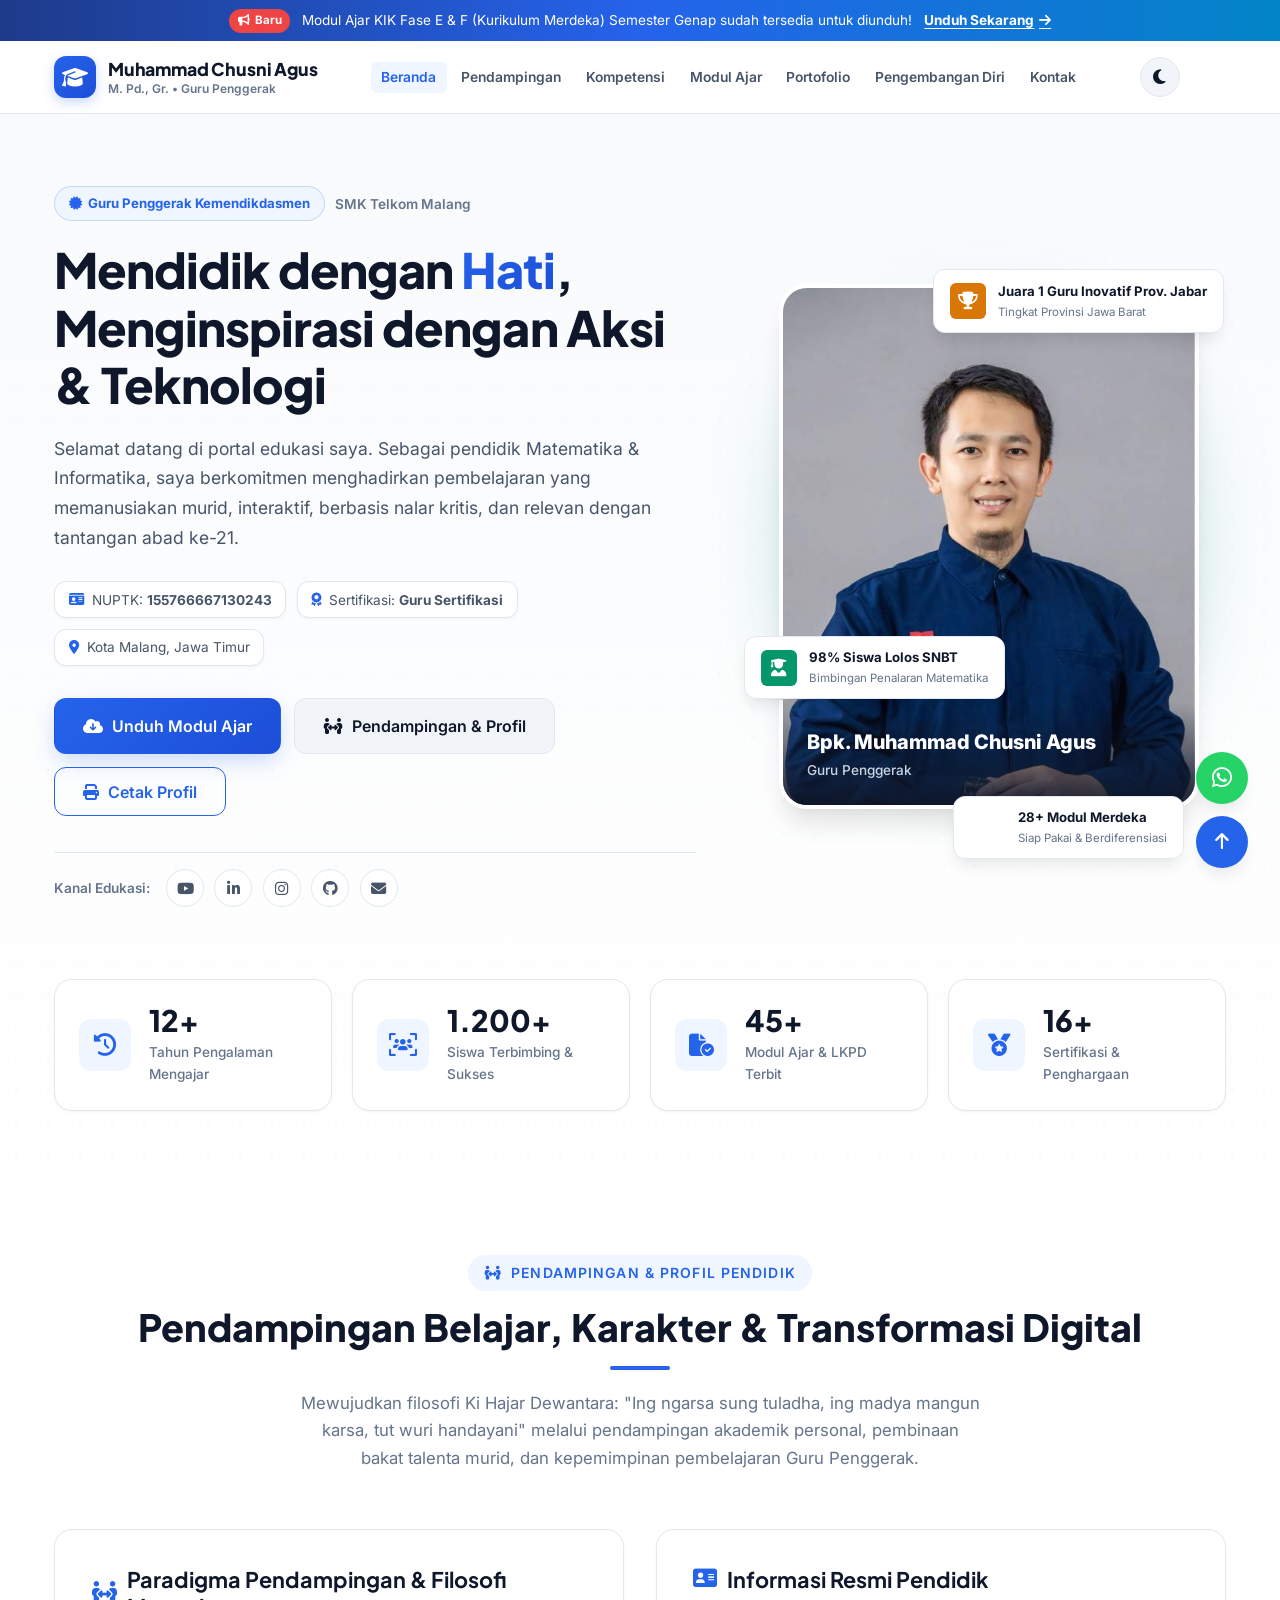
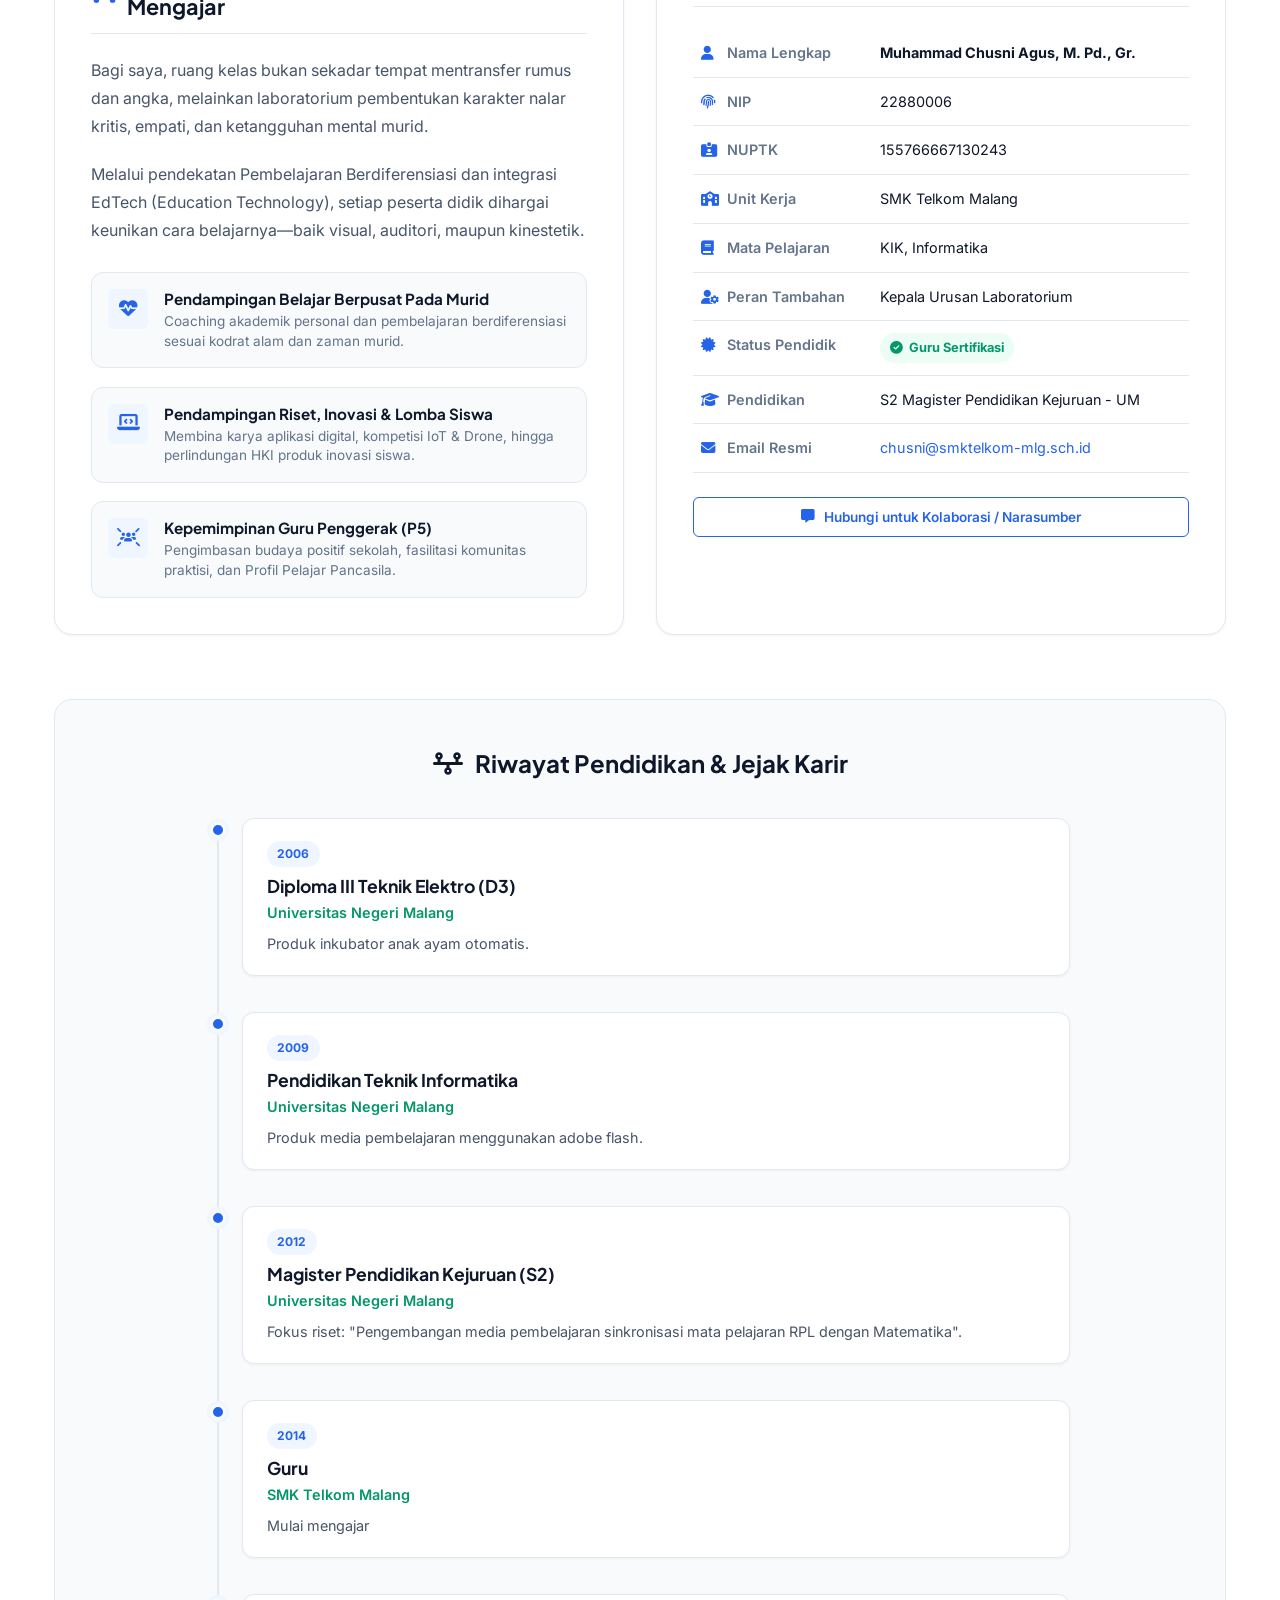
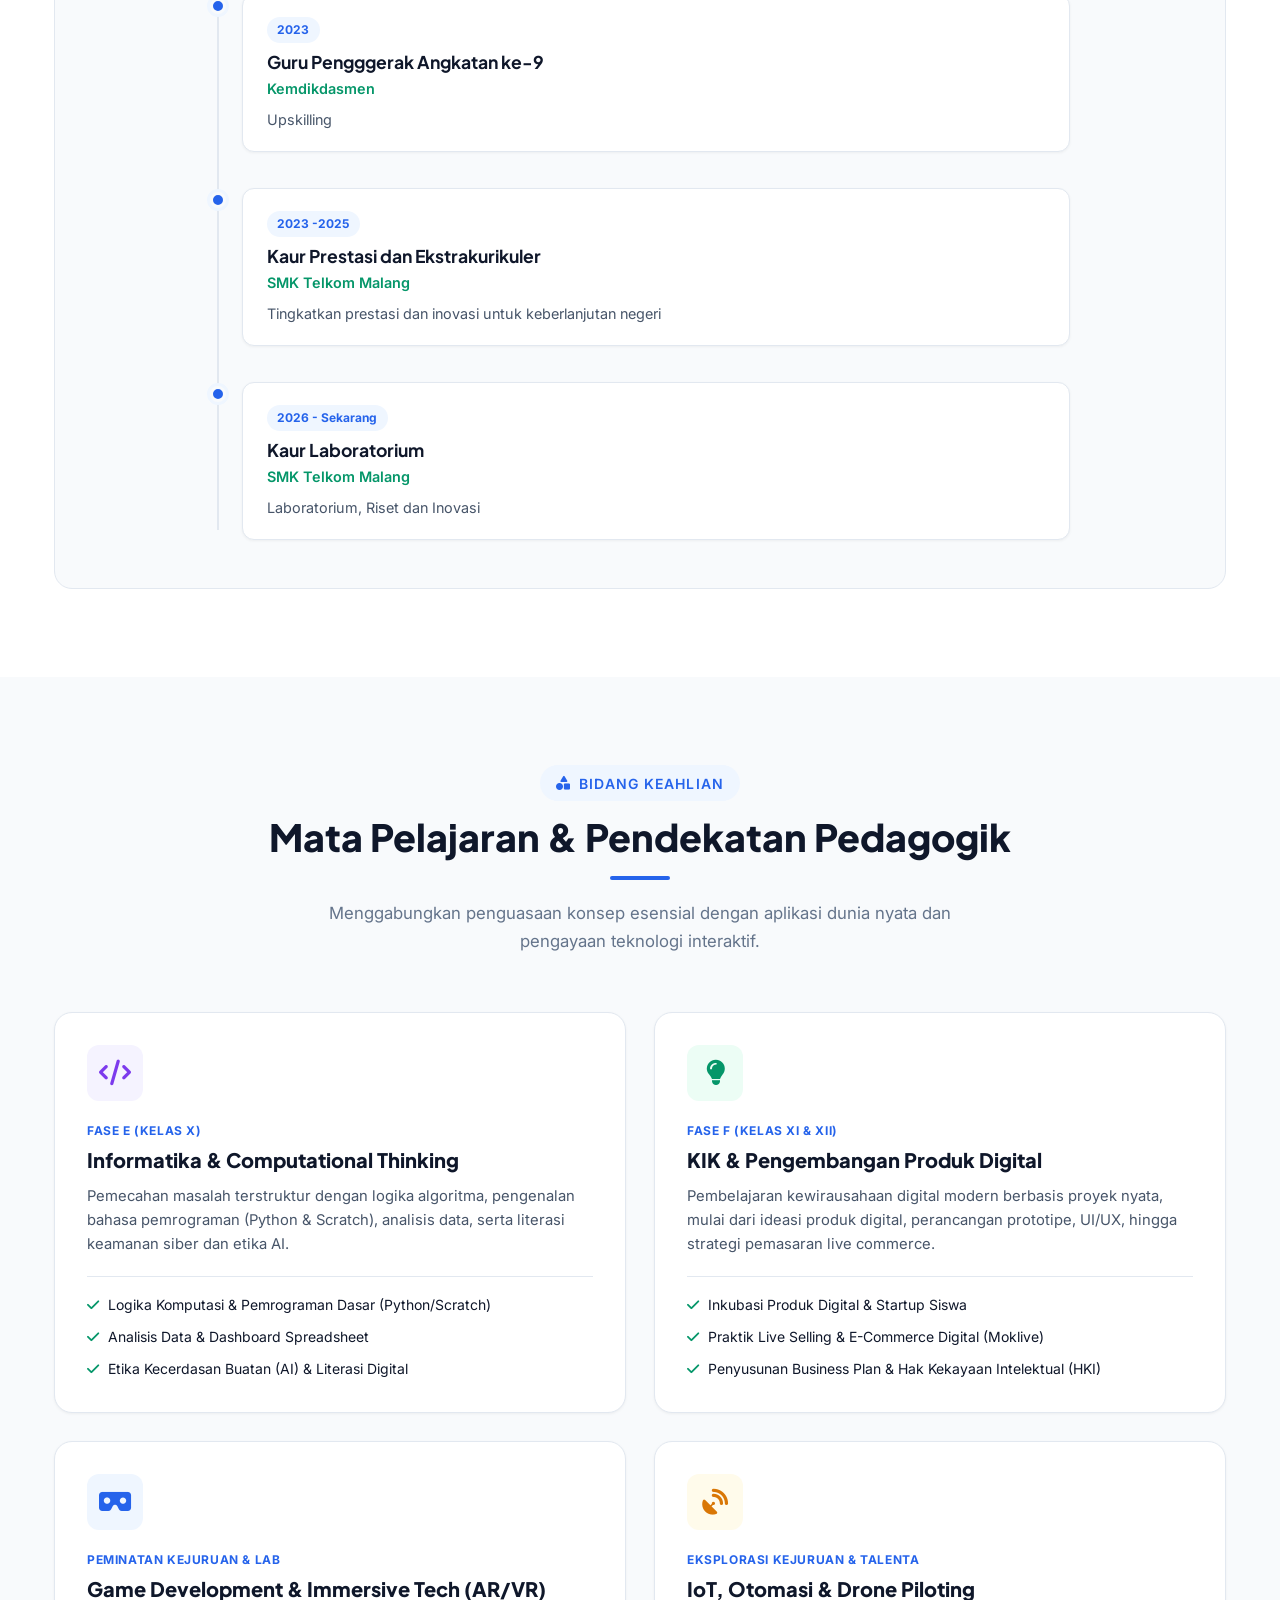
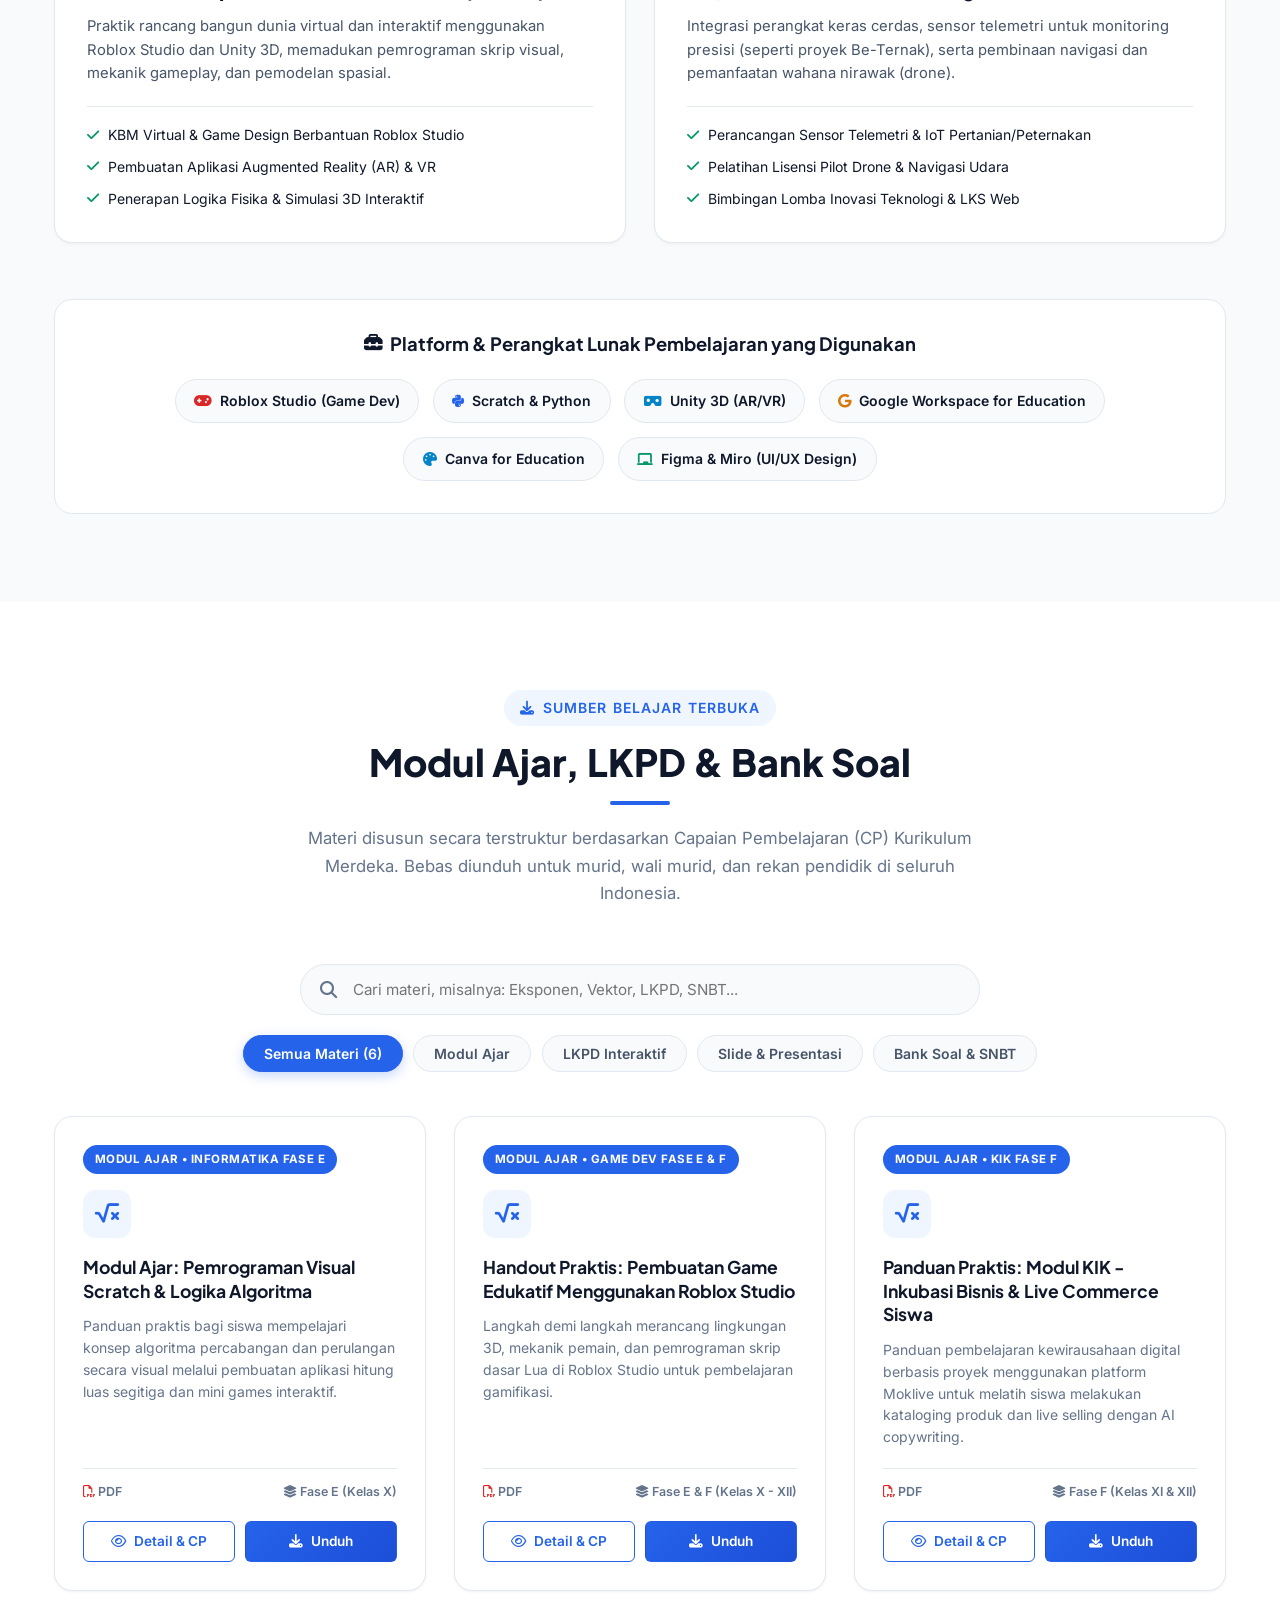
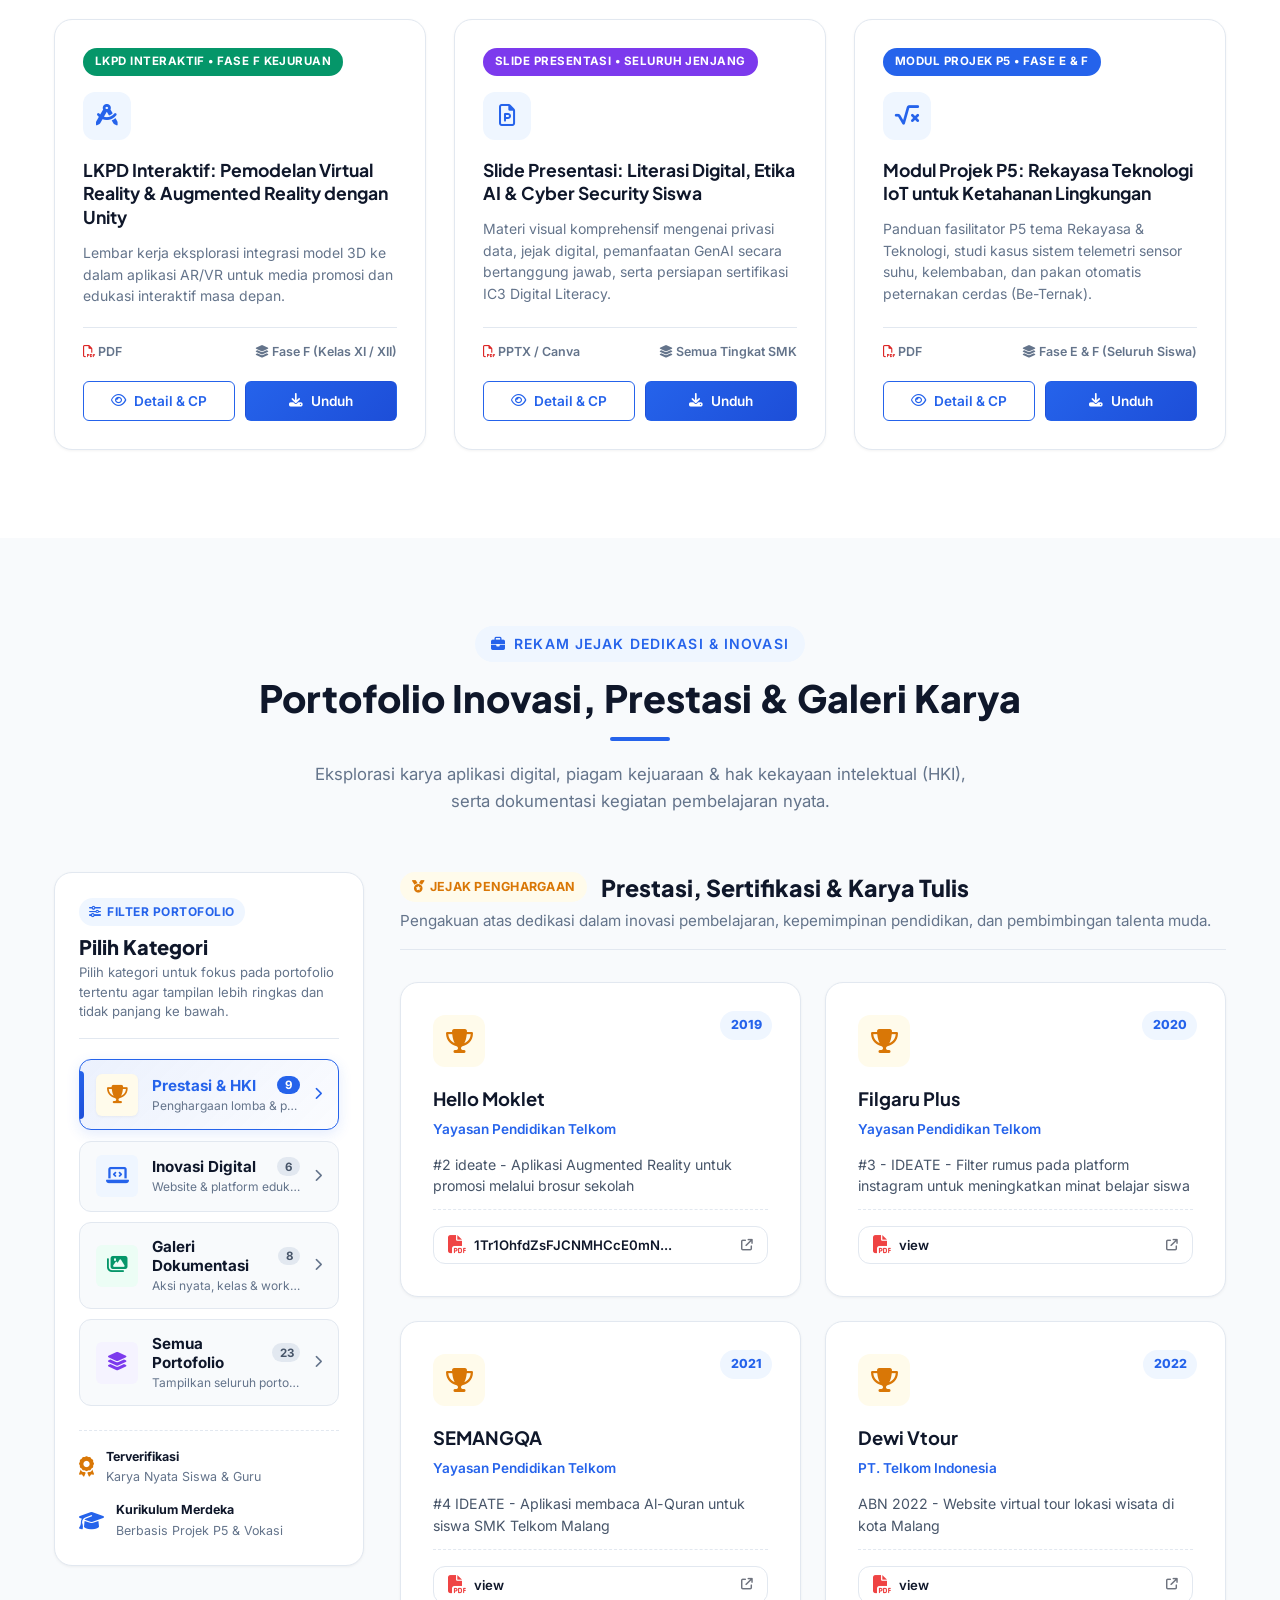
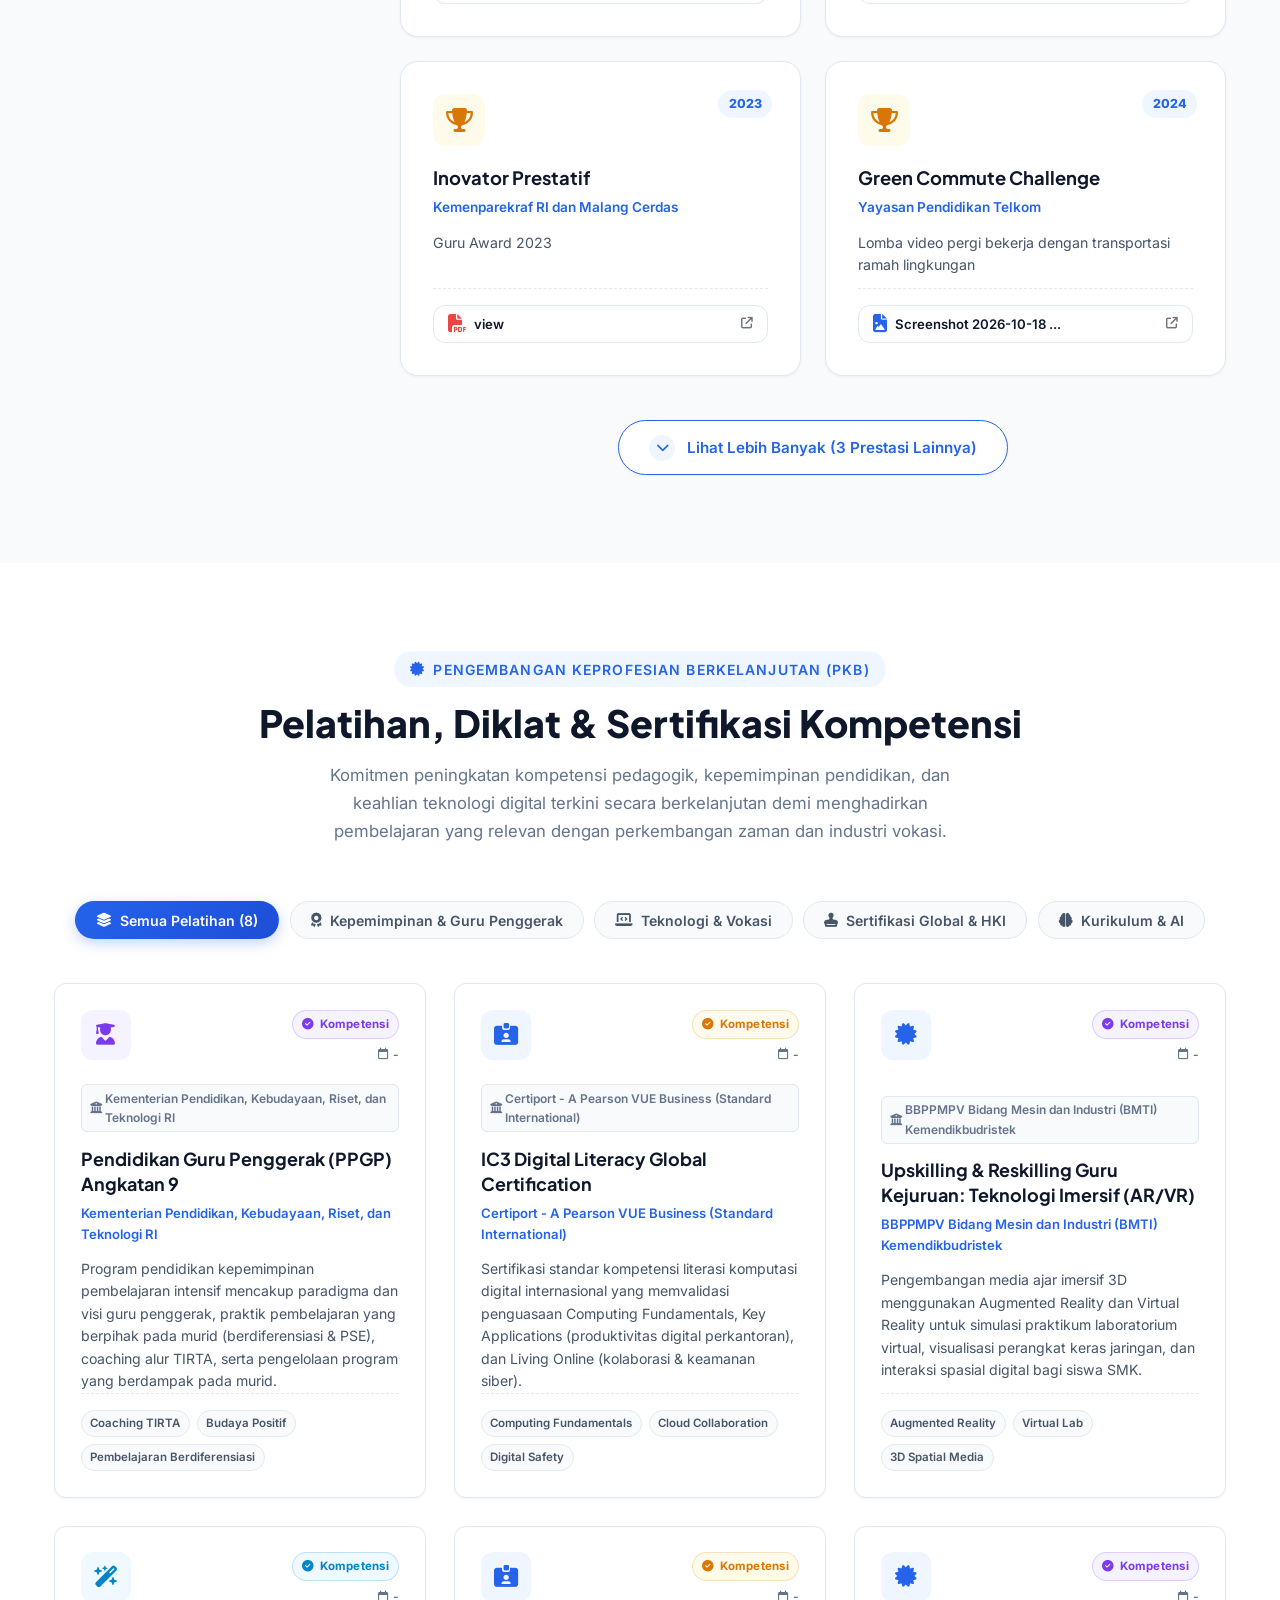
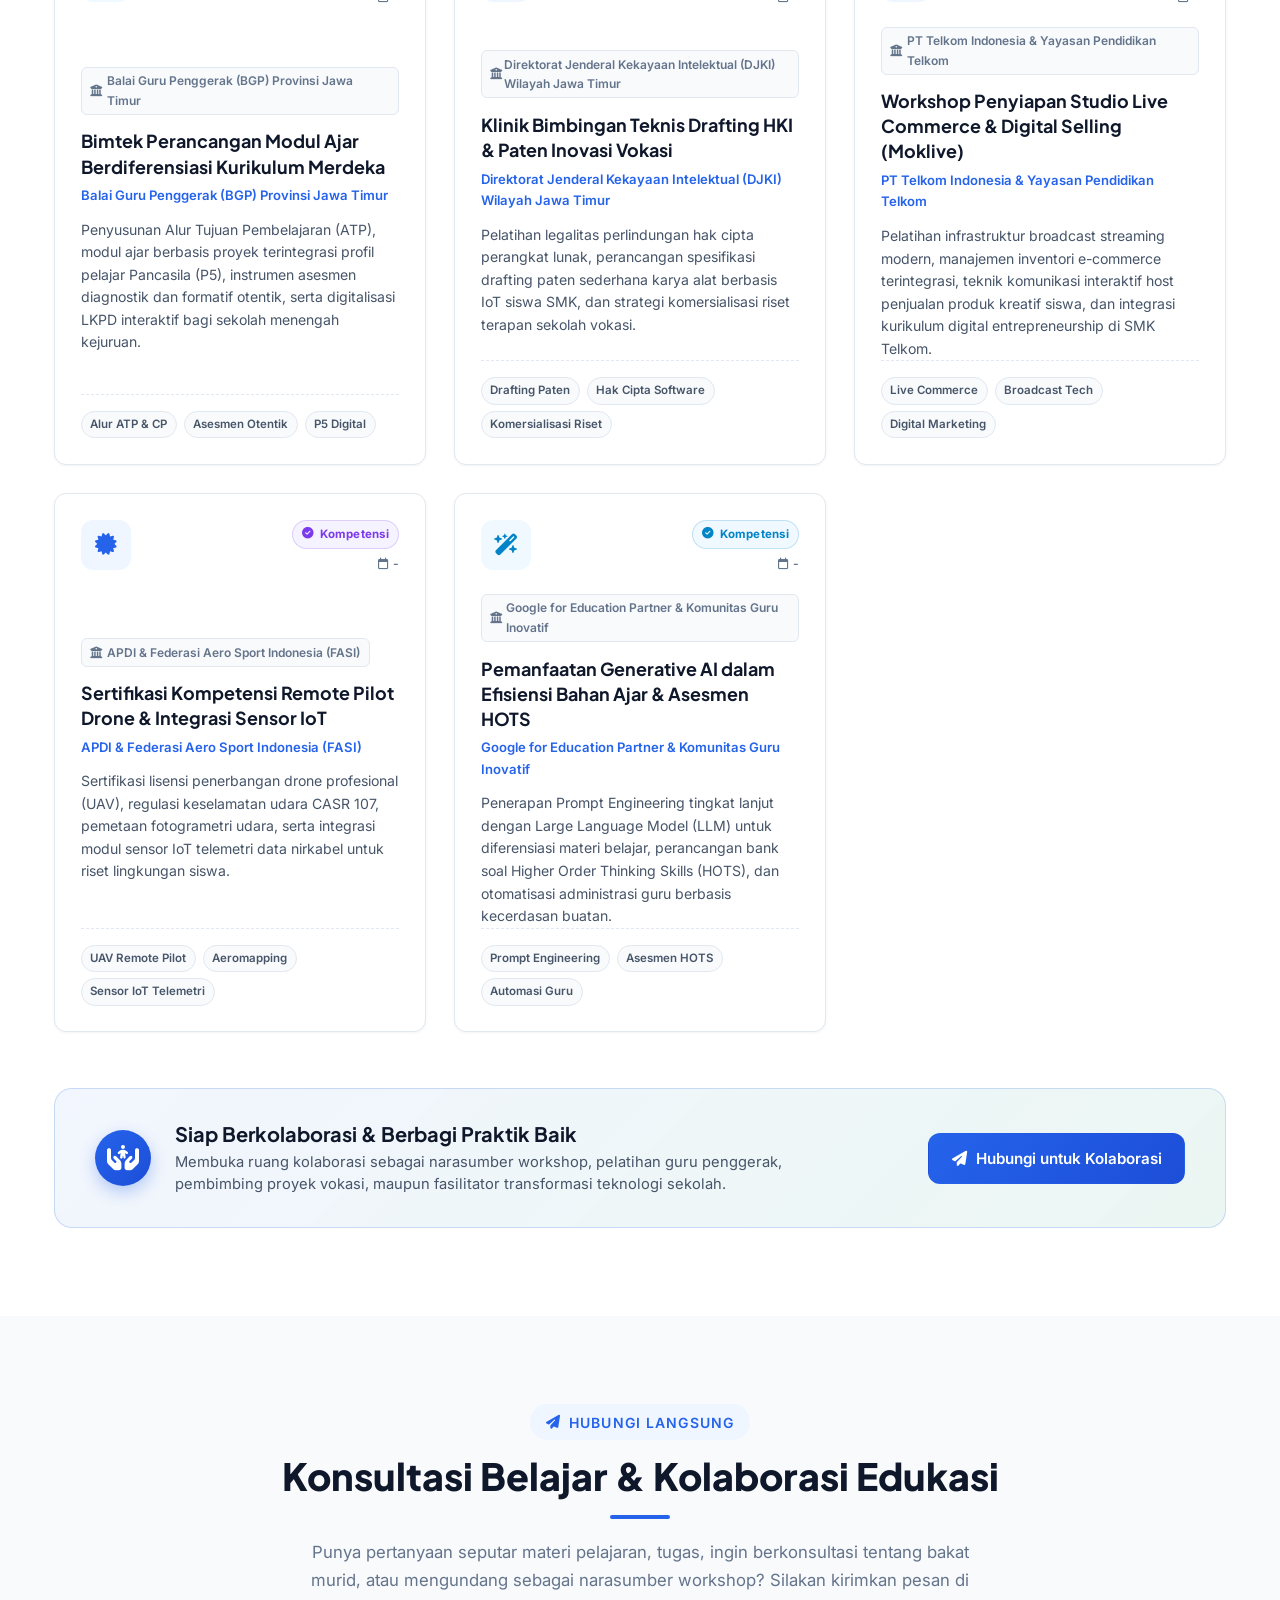
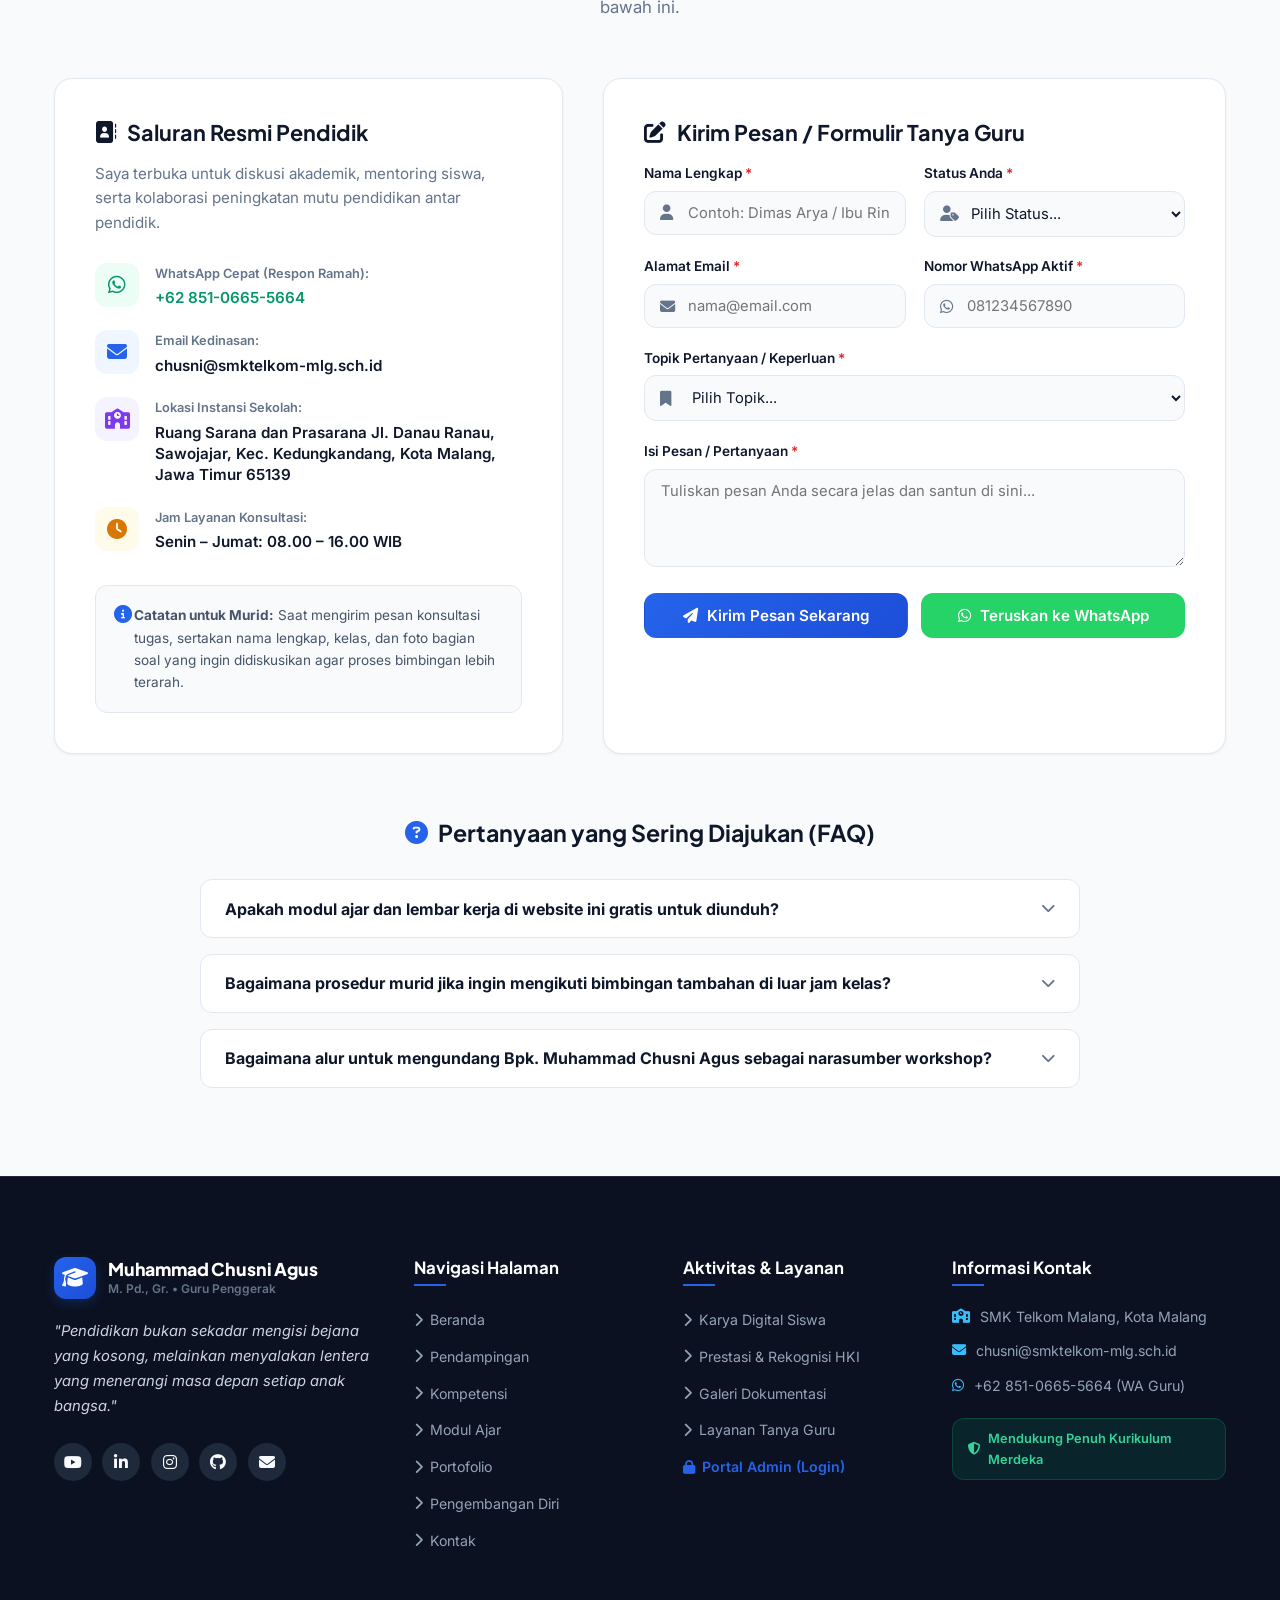
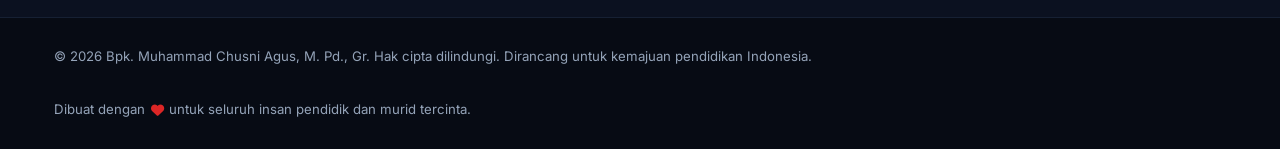
==== commit b0bd4496: "fix(mobile): eliminasi celah putih samping dan horizontal overflow dengan minmax(0, 1fr) serta pemba" ====
--- a/index.html
+++ b/index.html
@@ -26,7 +26,7 @@
   <!-- Font Awesome 6 CDN -->
   <link rel="stylesheet" href="https://cdnjs.cloudflare.com/ajax/libs/font-awesome/6.5.1/css/all.min.css">
   
-  <link rel="stylesheet" href="css/style.css?v=3.5">
+  <link rel="stylesheet" href="css/style.css?v=3.6">
 </head>
 <body>
 
--- a/css/style.css
+++ b/css/style.css
@@ -111,12 +111,16 @@
   box-sizing: border-box;
   margin: 0;
   padding: 0;
+  min-width: 0;
 }
 
 html {
   scroll-behavior: smooth;
   font-size: 16px;
   -webkit-text-size-adjust: 100%;
+  width: 100%;
+  max-width: 100vw;
+  overflow-x: hidden;
 }
 
 body {
@@ -124,8 +128,21 @@
   background-color: var(--bg-primary);
   color: var(--text-secondary);
   line-height: 1.65;
+  width: 100%;
+  max-width: 100vw;
   overflow-x: hidden;
+  position: relative;
   transition: background-color var(--transition-normal), color var(--transition-normal);
+}
+
+img, picture, video, canvas, svg {
+  max-width: 100%;
+  height: auto;
+}
+
+input, button, textarea, select {
+  max-width: 100%;
+  font-family: inherit;
 }
 
 h1, h2, h3, h4, h5, h6 {
@@ -372,6 +389,11 @@
   text-align: center;
 }
 
+.top-announcement p {
+  margin: 0;
+  display: inline;
+}
+
 .announcement-content {
   display: flex;
   align-items: center;
@@ -3561,11 +3583,15 @@
     top: 72px;
     left: 0;
     width: 100%;
+    max-height: calc(100dvh - 72px);
+    overflow-y: auto;
+    -webkit-overflow-scrolling: touch;
     background-color: var(--bg-card);
     border-bottom: 2px solid var(--border-color);
-    padding: 1.5rem;
+    padding: 1.25rem 1.25rem 2.25rem;
     display: none;
     box-shadow: var(--shadow-xl);
+    z-index: 999;
   }
 
   .nav-menu.open {
@@ -3601,20 +3627,20 @@
   .about-grid,
   .subjects-grid,
   .contact-grid {
-    grid-template-columns: 1fr;
+    grid-template-columns: minmax(0, 1fr);
   }
 
   .session-item {
-    grid-template-columns: 1fr;
+    grid-template-columns: minmax(0, 1fr);
     gap: 0.5rem;
   }
 
   .floating-badge {
-    display: none; /* Hide floating badge overlays on tablet to prevent clutter */
+    display: none; /* Hide floating badge overlays on tablet/mobile to prevent clutter */
   }
 
   .portfolio-layout {
-    grid-template-columns: 1fr;
+    grid-template-columns: minmax(0, 1fr);
     gap: 1.5rem;
   }
 
@@ -3624,7 +3650,7 @@
 
   .portfolio-filter-menu {
     display: grid;
-    grid-template-columns: repeat(2, 1fr);
+    grid-template-columns: repeat(2, minmax(0, 1fr));
     gap: 0.75rem;
   }
 
@@ -3650,12 +3676,191 @@
   }
 }
 
+/* Tablet & Phablet (max-width: 768px) */
+@media (max-width: 768px) {
+  .section {
+    padding: 3.5rem 0;
+  }
+
+  .section-header {
+    margin-bottom: 2rem;
+  }
+
+  .section-title {
+    font-size: clamp(1.65rem, 5vw, 2.25rem);
+  }
+
+  .section-subtitle {
+    font-size: 0.95rem;
+    line-height: 1.6;
+  }
+
+  .hero-tag {
+    justify-content: center;
+    gap: 0.45rem;
+  }
+
+  .hero-title {
+    font-size: clamp(1.75rem, 5.5vw, 2.35rem);
+    word-break: break-word;
+    overflow-wrap: break-word;
+  }
+
+  /* Card paddings across sections */
+  .about-card,
+  .education-milestones,
+  .subject-card,
+  .edtech-stack,
+  .resource-card,
+  .award-card,
+  .project-body,
+  .testimonial-card,
+  .contact-info-card,
+  .contact-form-card,
+  .training-card,
+  .portfolio-sidebar-inner {
+    padding: 1.35rem 1.15rem;
+    min-width: 0;
+    max-width: 100%;
+    box-sizing: border-box;
+  }
+
+  .portfolio-layout {
+    grid-template-columns: minmax(0, 1fr);
+    gap: 1.25rem;
+  }
+
+  /* Filter categories become a single-column, easy-tap list */
+  .portfolio-filter-menu {
+    grid-template-columns: minmax(0, 1fr);
+    gap: 0.65rem;
+  }
+
+  .portfolio-nav-item {
+    padding: 0.85rem 1rem;
+    min-width: 0;
+  }
+
+  /* Native-like horizontal scroll chip bars for all filters */
+  .category-pills,
+  .gallery-filters,
+  .day-tabs,
+  .training-filters {
+    display: flex;
+    flex-wrap: nowrap;
+    overflow-x: auto;
+    -webkit-overflow-scrolling: touch;
+    scrollbar-width: none;
+    -ms-overflow-style: none;
+    justify-content: flex-start;
+    padding: 0.25rem 0.25rem 0.65rem 0.25rem;
+    gap: 0.5rem;
+    margin-bottom: 1.75rem;
+    max-width: 100%;
+  }
+
+  .category-pills::-webkit-scrollbar,
+  .gallery-filters::-webkit-scrollbar,
+  .day-tabs::-webkit-scrollbar,
+  .training-filters::-webkit-scrollbar {
+    display: none;
+  }
+
+  .pill-btn,
+  .gallery-filter-btn,
+  .training-filter-btn {
+    flex: 0 0 auto;
+    white-space: nowrap;
+    padding: 0.45rem 1.1rem;
+    font-size: 0.85rem;
+  }
+
+  .day-tab {
+    flex: 0 0 auto;
+    min-width: 85px;
+    white-space: nowrap;
+    padding: 0.65rem 0.85rem;
+    font-size: 0.85rem;
+    text-align: center;
+  }
+
+  .tools-grid {
+    gap: 0.6rem;
+  }
+
+  .tool-pill {
+    padding: 0.45rem 0.85rem;
+    font-size: 0.8rem;
+  }
+
+  .contact-info-card,
+  .contact-form-card,
+  .teacher-form {
+    min-width: 0;
+    max-width: 100%;
+    box-sizing: border-box;
+  }
+}
+
+/* Mobile Screens (max-width: 640px) */
 @media (max-width: 640px) {
+  .container {
+    padding-left: 1.15rem;
+    padding-right: 1.15rem;
+    max-width: 100%;
+  }
+
   .section {
-    padding: 3.75rem 0;
-  }
-
-  .stats-container,
+    padding: 3rem 0;
+  }
+
+  .hero-visual {
+    overflow: hidden;
+    max-width: 100%;
+  }
+
+  .avatar-glow-ring {
+    left: 0;
+    right: 0;
+    top: 0;
+    bottom: 0;
+  }
+
+  /* KPI Statistics Dashboard: Clean 2x2 Grid */
+  .stats-strip {
+    margin-top: 2rem;
+  }
+
+  .stats-container {
+    grid-template-columns: repeat(2, minmax(0, 1fr));
+    gap: 0.65rem;
+  }
+
+  .stat-card {
+    padding: 0.85rem 0.75rem;
+    gap: 0.65rem;
+    border-radius: var(--radius-md);
+    min-width: 0;
+  }
+
+  .stat-icon-wrap {
+    width: 38px;
+    height: 38px;
+    font-size: 1.1rem;
+    border-radius: var(--radius-sm);
+  }
+
+  .stat-number {
+    font-size: 1.35rem;
+  }
+
+  .stat-desc {
+    font-size: 0.75rem;
+    line-height: 1.3;
+    margin-top: 0.15rem;
+  }
+
+  /* Single Column Card Grids with minmax(0, 1fr) */
   .resources-grid,
   .awards-grid,
   .projects-grid,
@@ -3663,32 +3868,317 @@
   .training-grid,
   .testimonials-grid,
   .footer-container {
-    grid-template-columns: 1fr;
-  }
-
-  .form-row,
-  .form-buttons,
-  .resource-actions {
-    grid-template-columns: 1fr;
-  }
-
-  .day-tabs {
-    flex-wrap: wrap;
-  }
-
-  .day-tab {
-    flex: 1 1 30%;
+    grid-template-columns: minmax(0, 1fr);
+    gap: 1.25rem;
+  }
+
+  .form-row {
+    grid-template-columns: minmax(0, 1fr);
+    gap: 1rem;
+  }
+
+  .filter-controls-wrap {
+    gap: 0.85rem;
+    margin-bottom: 1.5rem;
+  }
+
+  .search-box input {
+    padding: 0.8rem 2.5rem 0.8rem 2.75rem;
+    font-size: 0.9rem;
+  }
+
+  .search-icon {
+    left: 1rem;
+    font-size: 0.95rem;
+  }
+
+  .btn-clear-search {
+    right: 1rem;
+    font-size: 1rem;
   }
 
   .floating-controls {
     bottom: 1.25rem;
     right: 1.25rem;
+    gap: 0.65rem;
   }
 
   .float-btn {
-    width: 46px;
-    height: 46px;
+    width: 44px;
+    height: 44px;
+    font-size: 1.15rem;
+  }
+
+  /* Modal Dialog Responsive */
+  .modal-overlay {
+    padding: 0.75rem;
+  }
+
+  .modal-dialog {
+    max-width: 100%;
+    max-height: 88vh;
+    border-radius: var(--radius-md);
+  }
+
+  .modal-header,
+  .modal-body,
+  .modal-footer {
+    padding: 1rem;
+  }
+
+  .modal-footer {
+    flex-direction: column;
+    gap: 0.5rem;
+  }
+
+  .modal-footer .btn {
+    width: 100%;
+    justify-content: center;
+  }
+}
+
+/* Small Smartphone (max-width: 576px) */
+@media (max-width: 576px) {
+  .hero-section {
+    padding: 2.75rem 0 2rem;
+  }
+
+  .hero-container {
+    gap: 2.25rem;
+  }
+
+  .visual-wrapper {
+    max-width: 290px;
+  }
+
+  .hero-title {
+    font-size: clamp(1.85rem, 6.5vw, 2.35rem);
+    line-height: 1.2;
+    margin-bottom: 1rem;
+  }
+
+  .hero-description {
+    font-size: 0.95rem;
+    line-height: 1.6;
+    margin-bottom: 1.35rem;
+  }
+
+  .hero-meta-pills {
+    flex-direction: column;
+    align-items: stretch;
+    gap: 0.5rem;
+    margin-bottom: 1.5rem;
+  }
+
+  .meta-pill {
+    justify-content: center;
+    text-align: center;
+    padding: 0.5rem 0.85rem;
+    font-size: 0.8rem;
+  }
+
+  /* Full width action buttons for mobile touch ease */
+  .hero-buttons {
+    flex-direction: column;
+    width: 100%;
+    gap: 0.65rem;
+    margin-bottom: 1.75rem;
+  }
+
+  .hero-buttons .btn {
+    width: 100%;
+    justify-content: center;
+    padding: 0.85rem 1.25rem;
+  }
+
+  .resource-actions {
+    grid-template-columns: minmax(0, 1fr);
+    gap: 0.5rem;
+  }
+
+  .resource-actions .btn {
+    width: 100%;
+    justify-content: center;
+  }
+
+  .form-buttons {
+    flex-direction: column;
+    gap: 0.65rem;
+  }
+
+  .form-buttons .btn {
+    width: 100%;
+    justify-content: center;
+  }
+
+  .hero-socials {
+    flex-direction: column;
+    gap: 0.65rem;
+    text-align: center;
+  }
+
+  /* Header brand & action sizing */
+  .nav-container {
+    padding-left: 1rem;
+    padding-right: 1rem;
+  }
+
+  .brand-name {
+    font-size: 0.95rem;
+    max-width: 180px;
+    overflow: hidden;
+    text-overflow: ellipsis;
+    white-space: nowrap;
+  }
+
+  .brand-sub {
+    font-size: 0.68rem;
+  }
+
+  .brand-logo-img,
+  .brand-logo-fallback {
+    width: 36px;
+    height: 36px;
+    font-size: 1.15rem;
+  }
+
+  .navbar-actions {
+    gap: 0.45rem;
+  }
+
+  .btn-theme-toggle {
+    width: 36px;
+    height: 36px;
+    font-size: 0.95rem;
+  }
+
+  .btn-mobile-toggle {
+    width: 36px;
+    height: 36px;
+  }
+
+  /* Biodata Table */
+  .biodata-table th {
+    width: 42%;
+    font-size: 0.82rem;
+    padding: 0.65rem 0.35rem;
+  }
+
+  .biodata-table td {
+    font-size: 0.85rem;
+    padding: 0.65rem 0.35rem;
+  }
+
+  /* Lightbox Controls */
+  .lightbox-overlay {
+    padding: 0.5rem;
+  }
+
+  .lightbox-content {
+    max-width: 96vw;
+    max-height: 78vh;
+  }
+
+  .lightbox-nav {
+    width: 36px;
+    height: 36px;
+    font-size: 1rem;
+  }
+
+  .lightbox-prev {
+    left: 0.5rem;
+  }
+
+  .lightbox-next {
+    right: 0.5rem;
+  }
+
+  .btn-lightbox-close {
+    top: 0.75rem;
+    right: 0.75rem;
+    width: 36px;
+    height: 36px;
     font-size: 1.25rem;
+  }
+}
+
+/* Compact Mobile (max-width: 480px) */
+@media (max-width: 480px) {
+  .nav-admin-hidden {
+    display: none;
+  }
+
+  .nav-container {
+    padding-left: 0.85rem;
+    padding-right: 0.85rem;
+  }
+
+  .brand-name {
+    max-width: 155px;
+  }
+}
+
+/* Extra Small Devices (max-width: 380px) */
+@media (max-width: 380px) {
+  .container {
+    padding-left: 0.85rem;
+    padding-right: 0.85rem;
+  }
+
+  .brand-sub {
+    display: none; /* Sembunyikan subteks pada layar sangat sempit agar nama tidak terpotong */
+  }
+
+  .brand-name {
+    font-size: 0.88rem;
+    max-width: 135px;
+  }
+
+  .hero-title {
+    font-size: 1.65rem;
+  }
+
+  .hero-tag {
+    gap: 0.35rem;
+  }
+
+  .tag-badge {
+    font-size: 0.72rem;
+    padding: 0.3rem 0.65rem;
+  }
+
+  .tag-sub {
+    font-size: 0.75rem;
+  }
+
+  .stat-card {
+    padding: 0.65rem 0.45rem;
+    gap: 0.45rem;
+  }
+
+  .stat-icon-wrap {
+    width: 34px;
+    height: 34px;
+    font-size: 1rem;
+  }
+
+  .stat-number {
+    font-size: 1.25rem;
+  }
+
+  .stat-desc {
+    font-size: 0.7rem;
+  }
+
+  .floating-controls {
+    bottom: 1rem;
+    right: 1rem;
+  }
+
+  .float-btn {
+    width: 40px;
+    height: 40px;
+    font-size: 1rem;
   }
 }
 
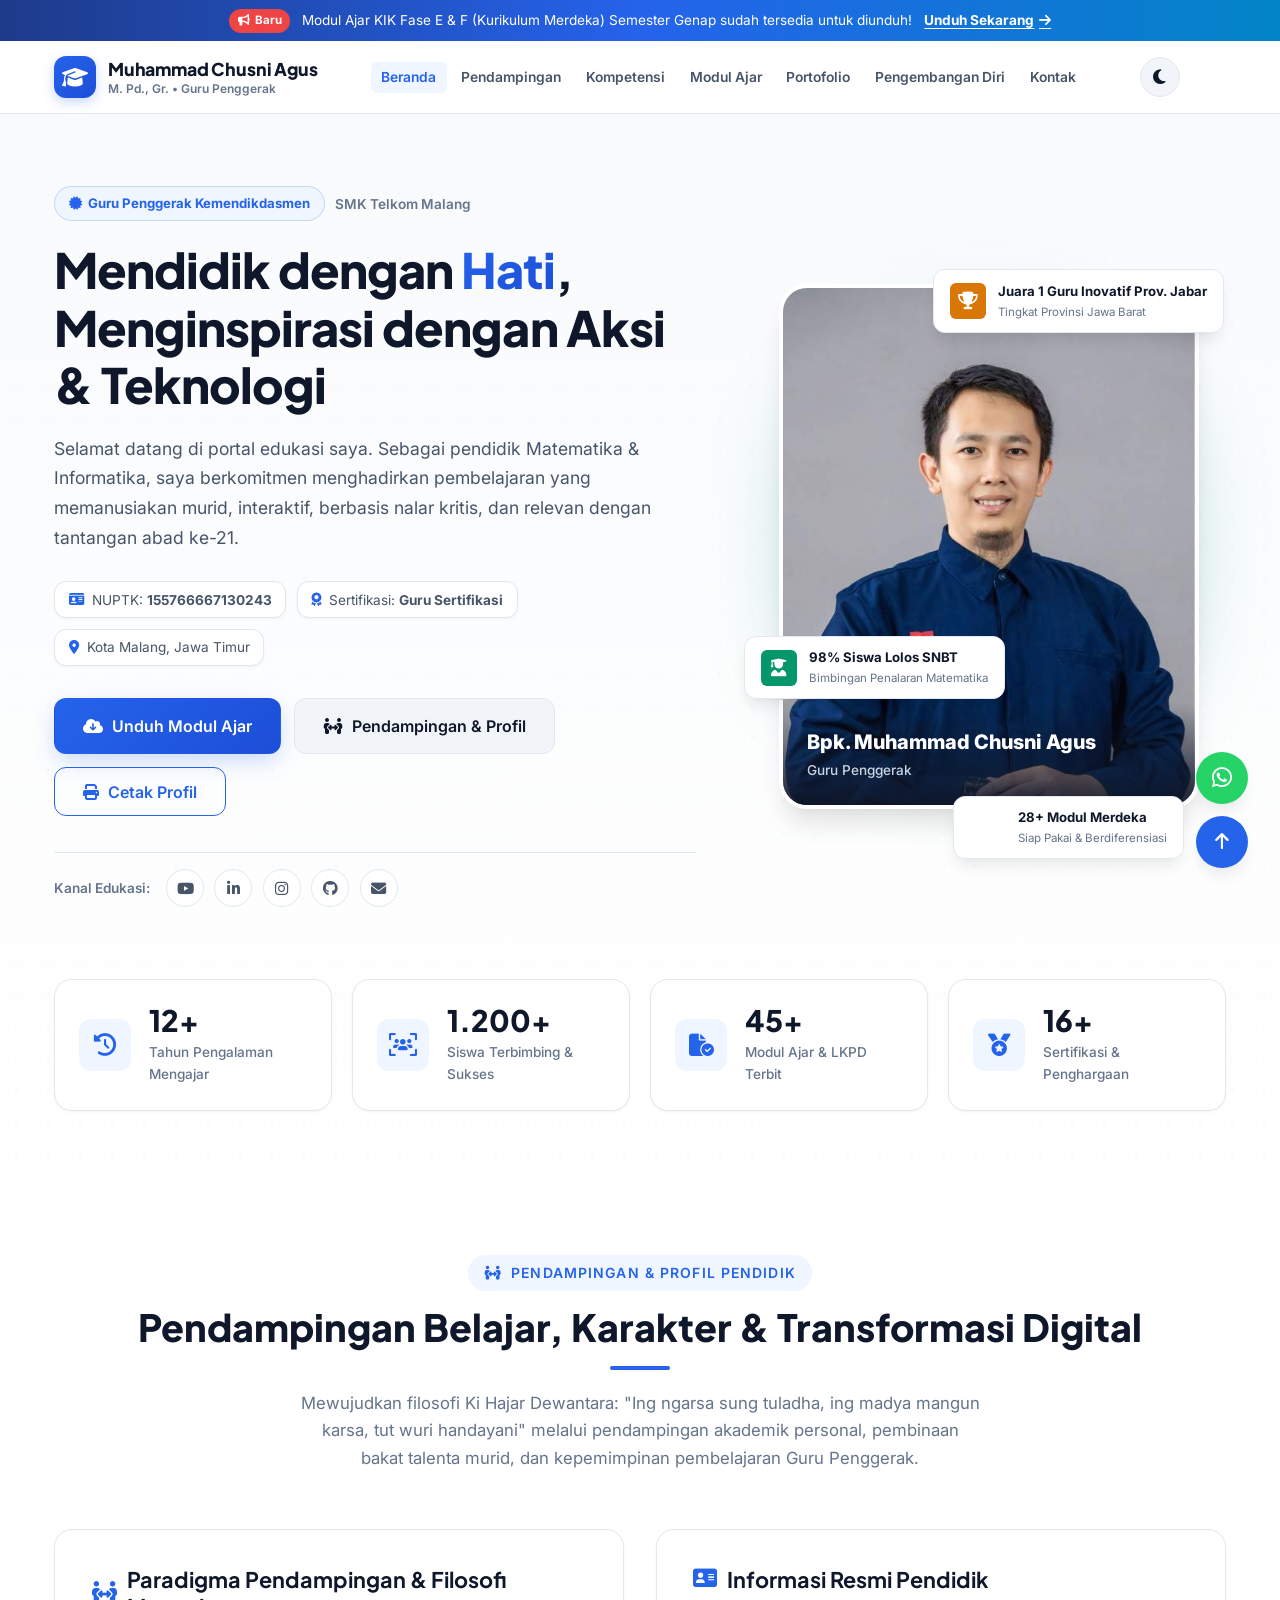
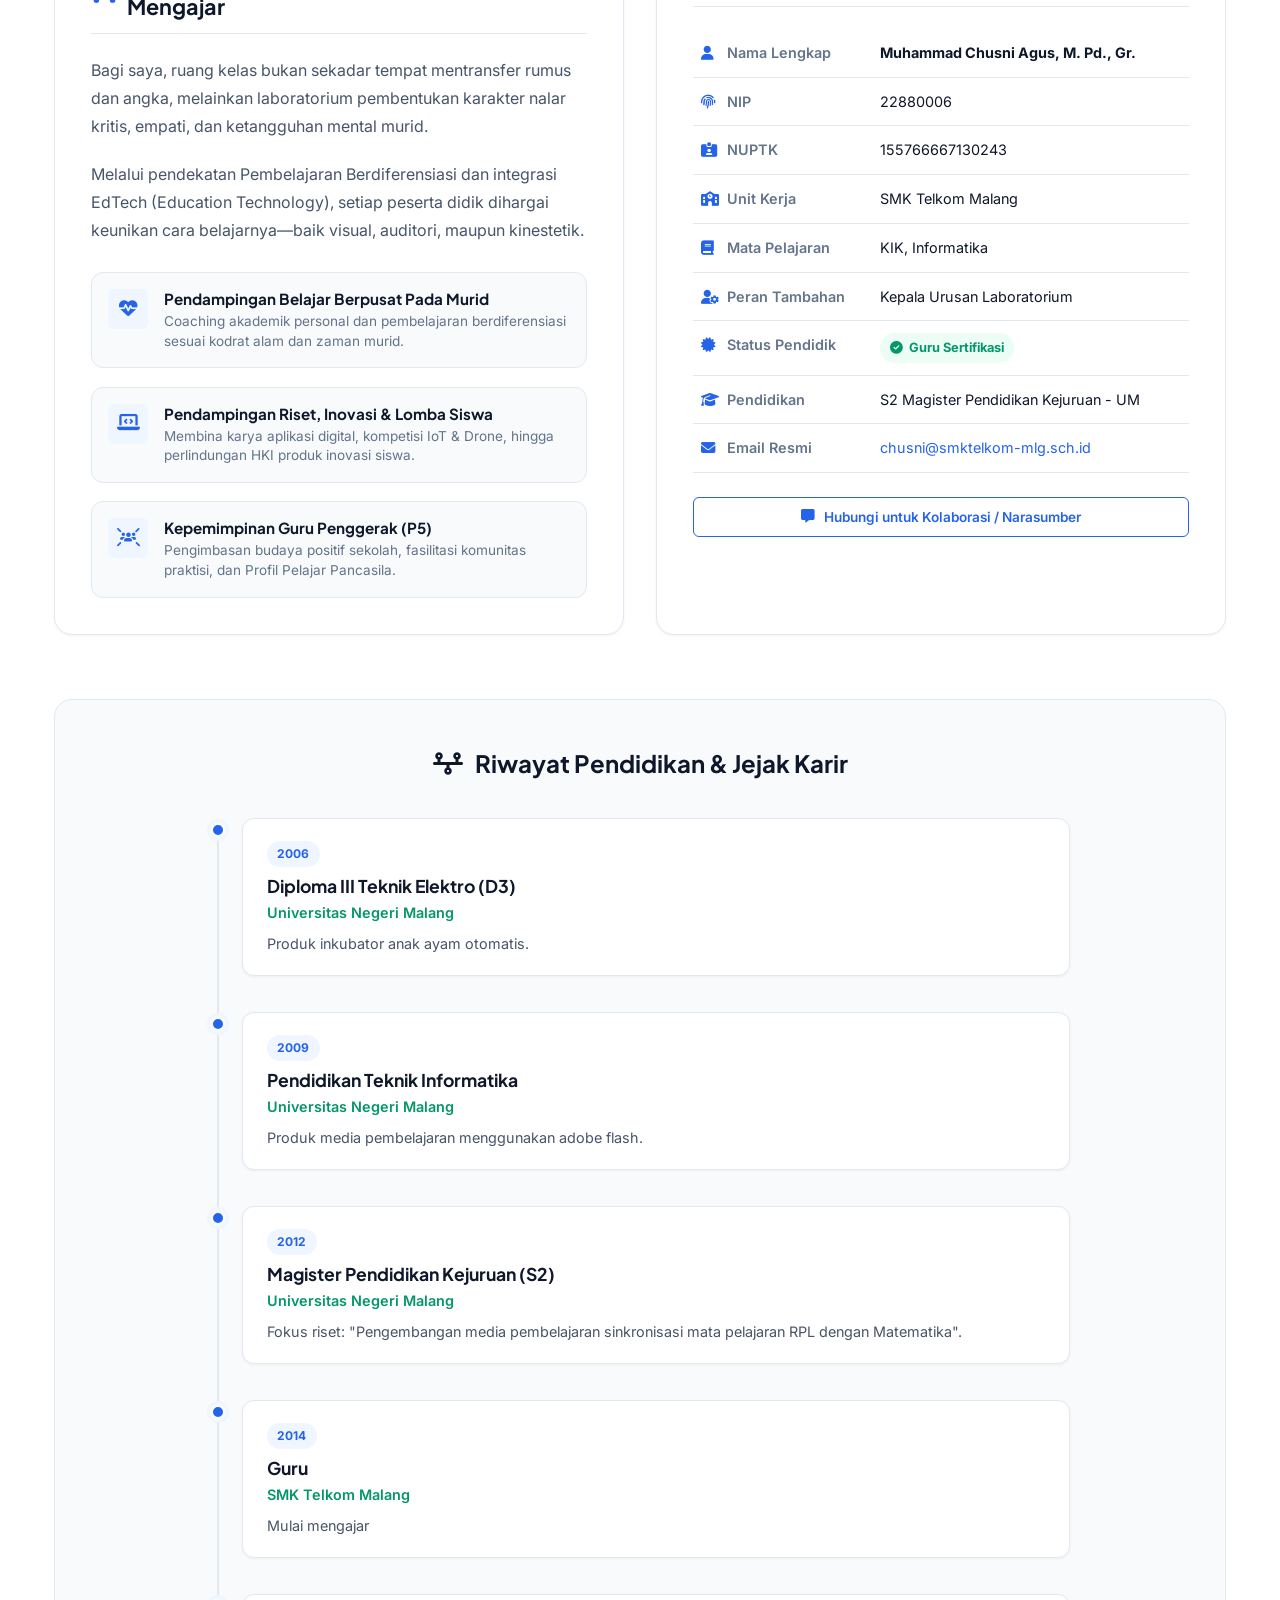
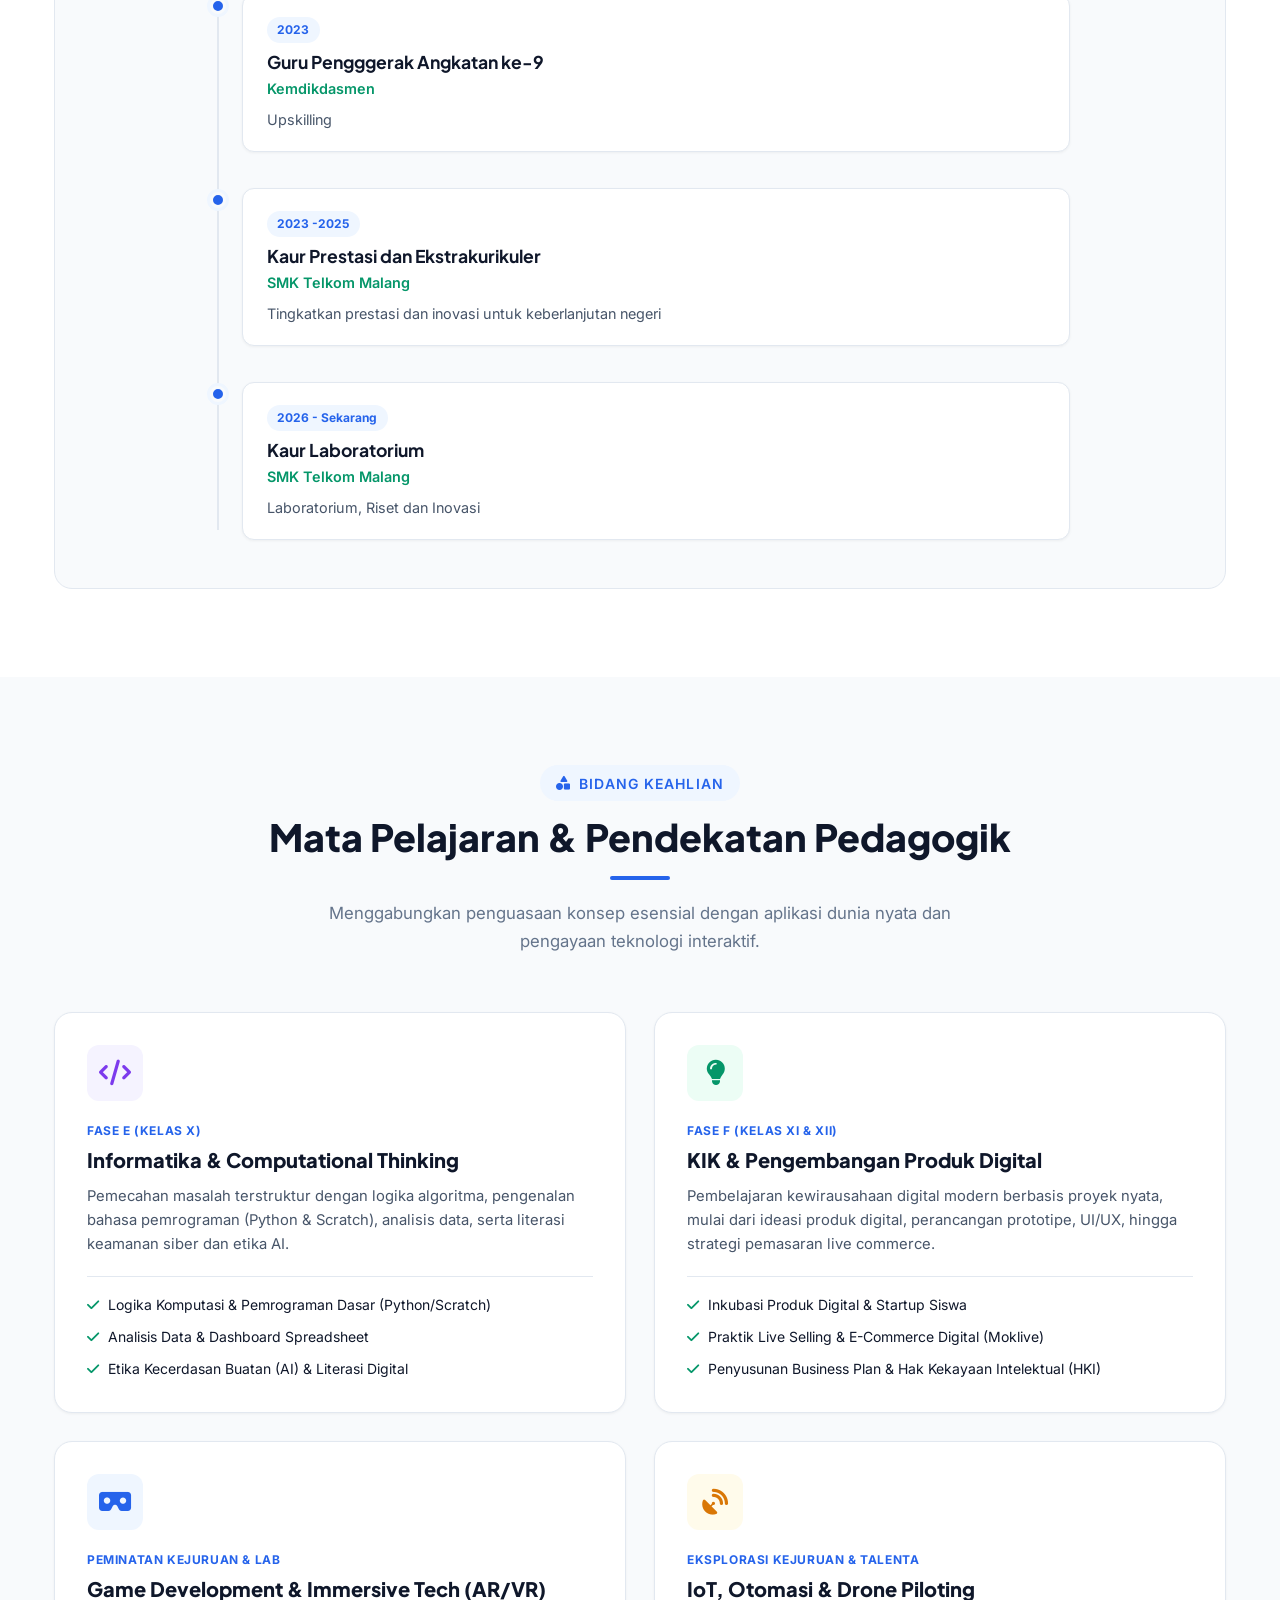
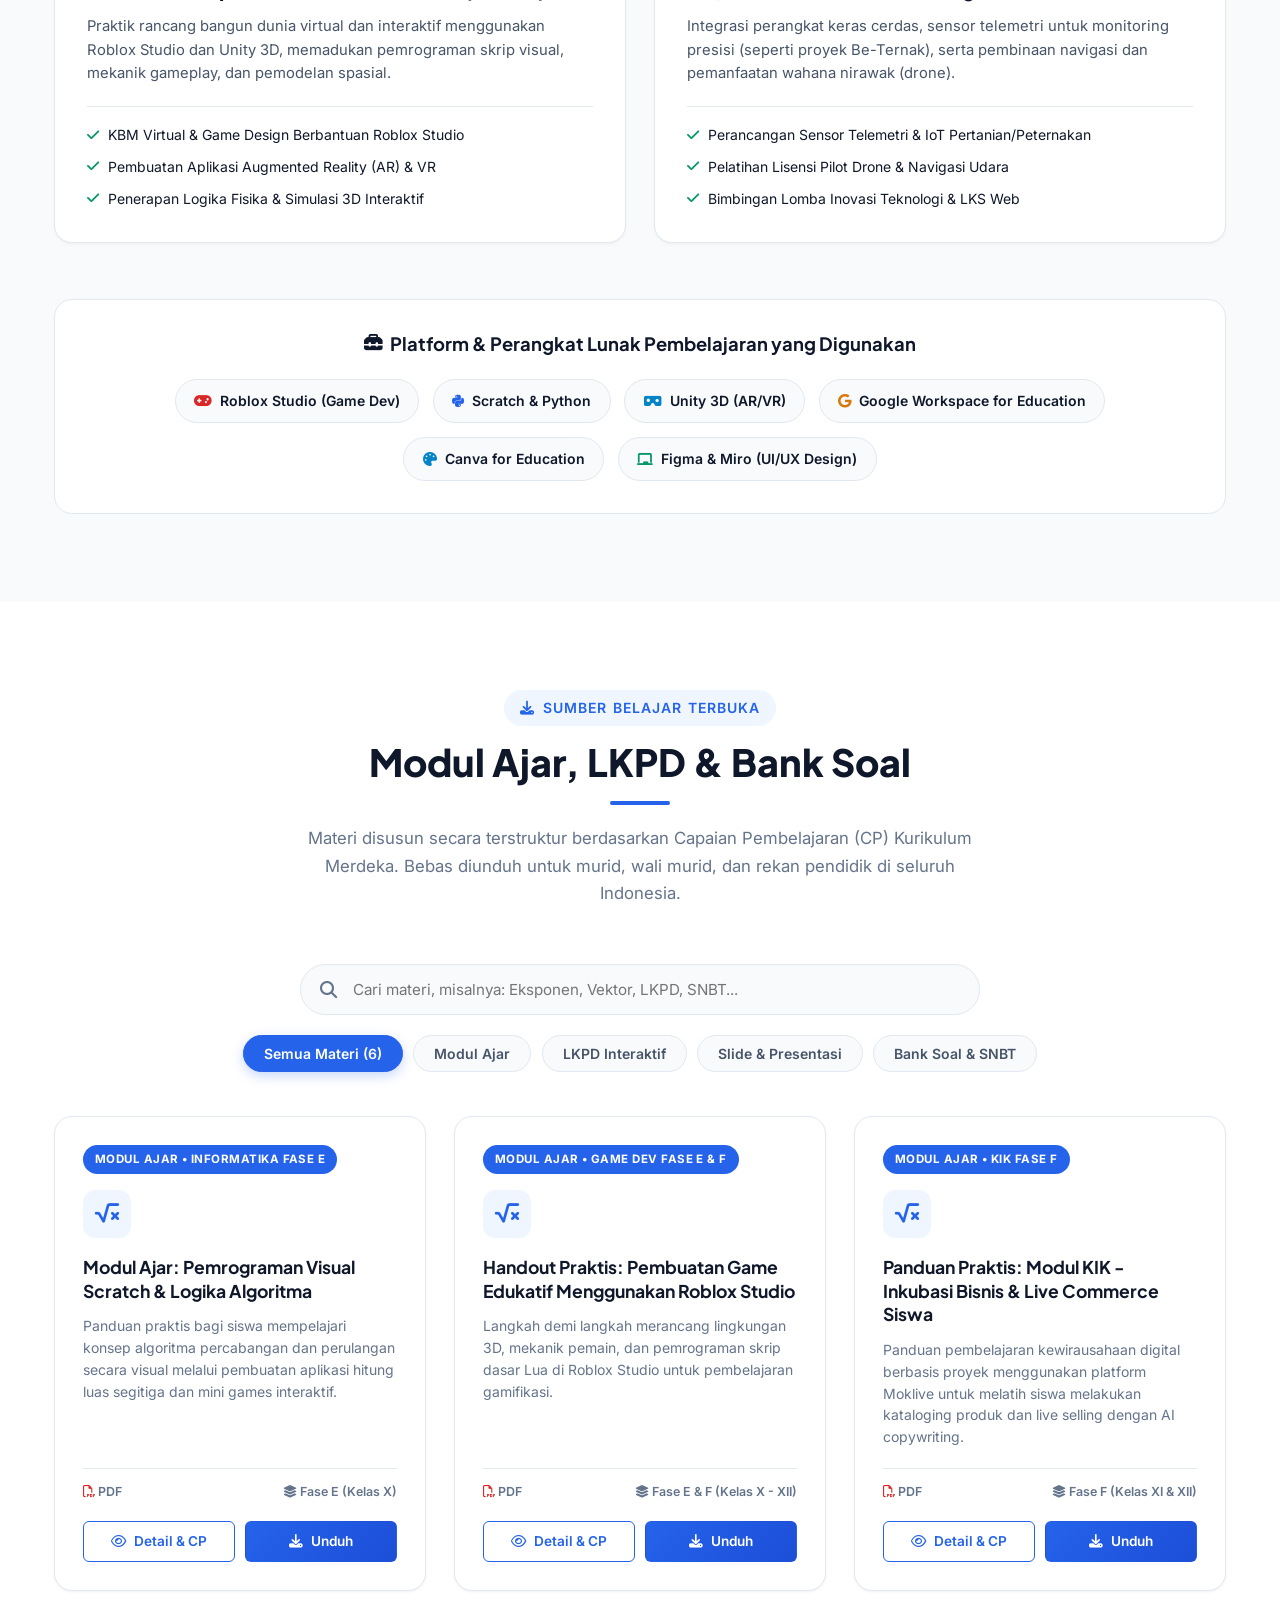
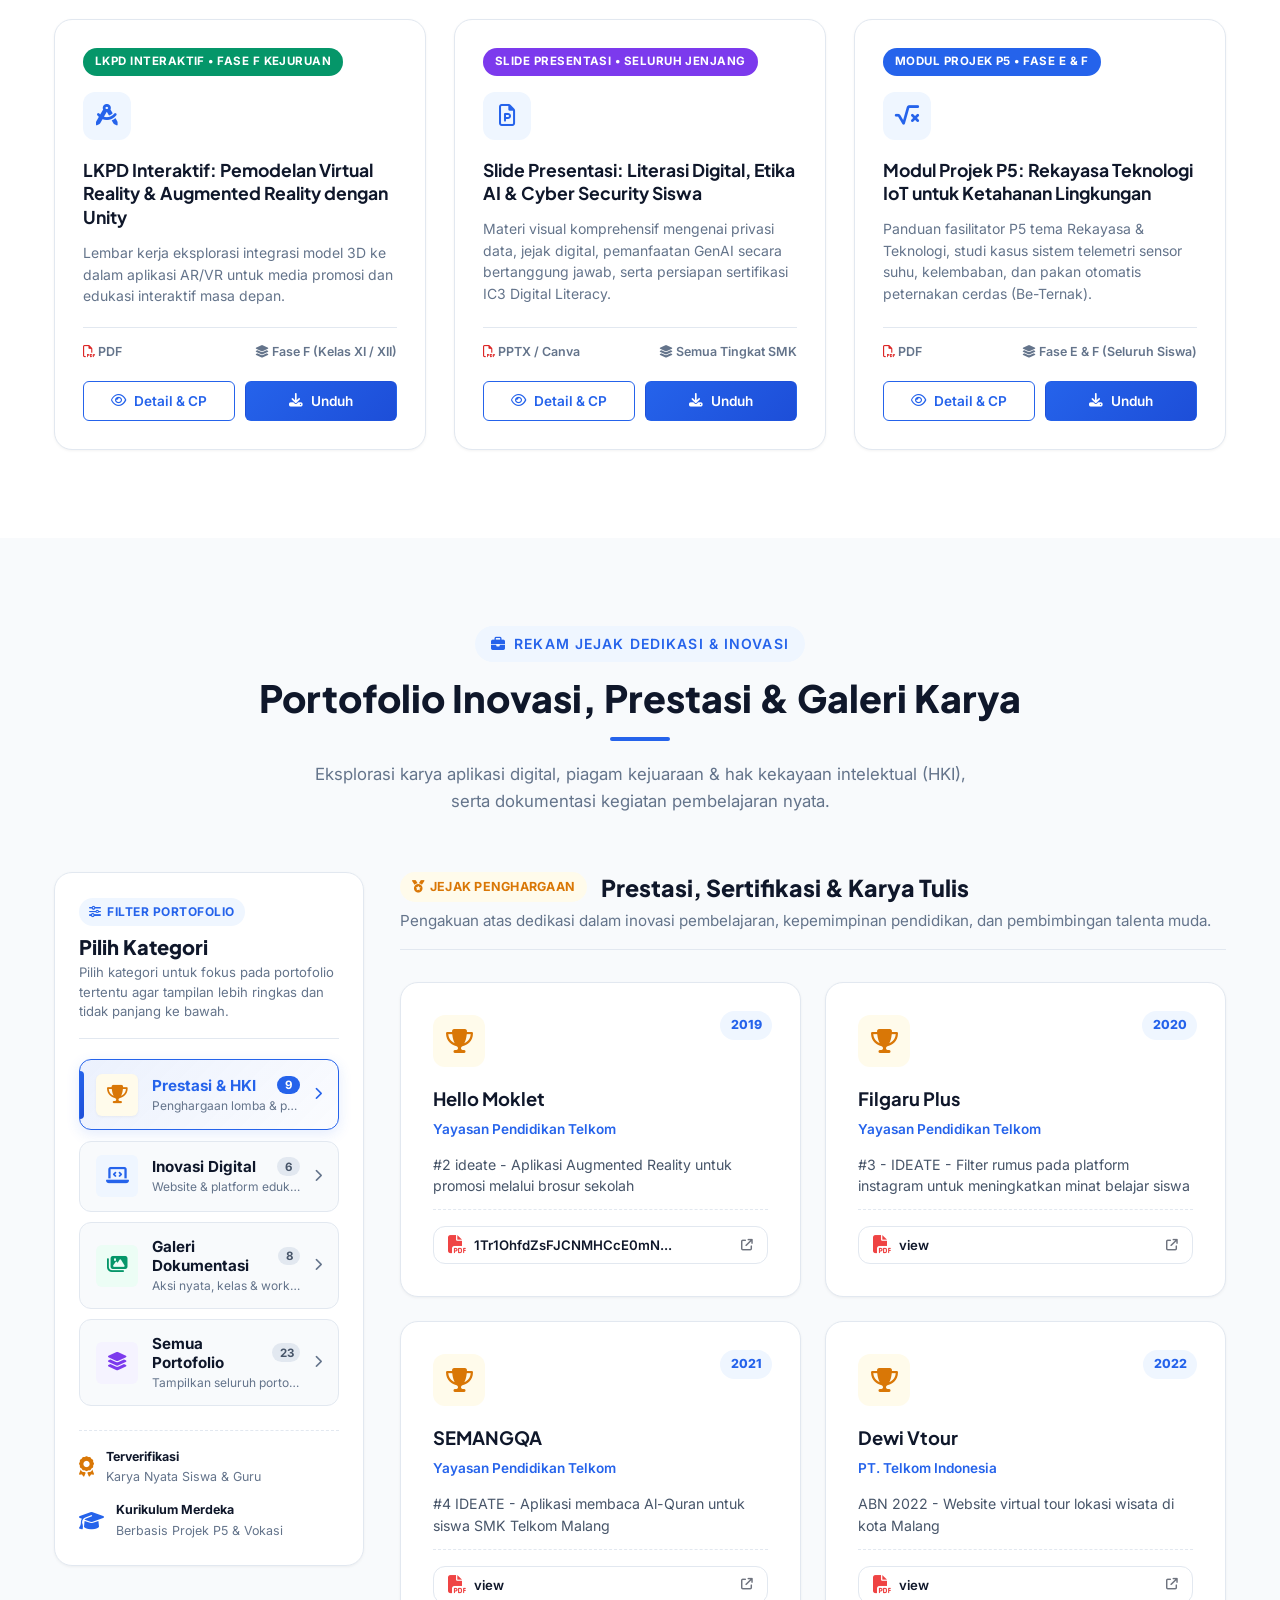
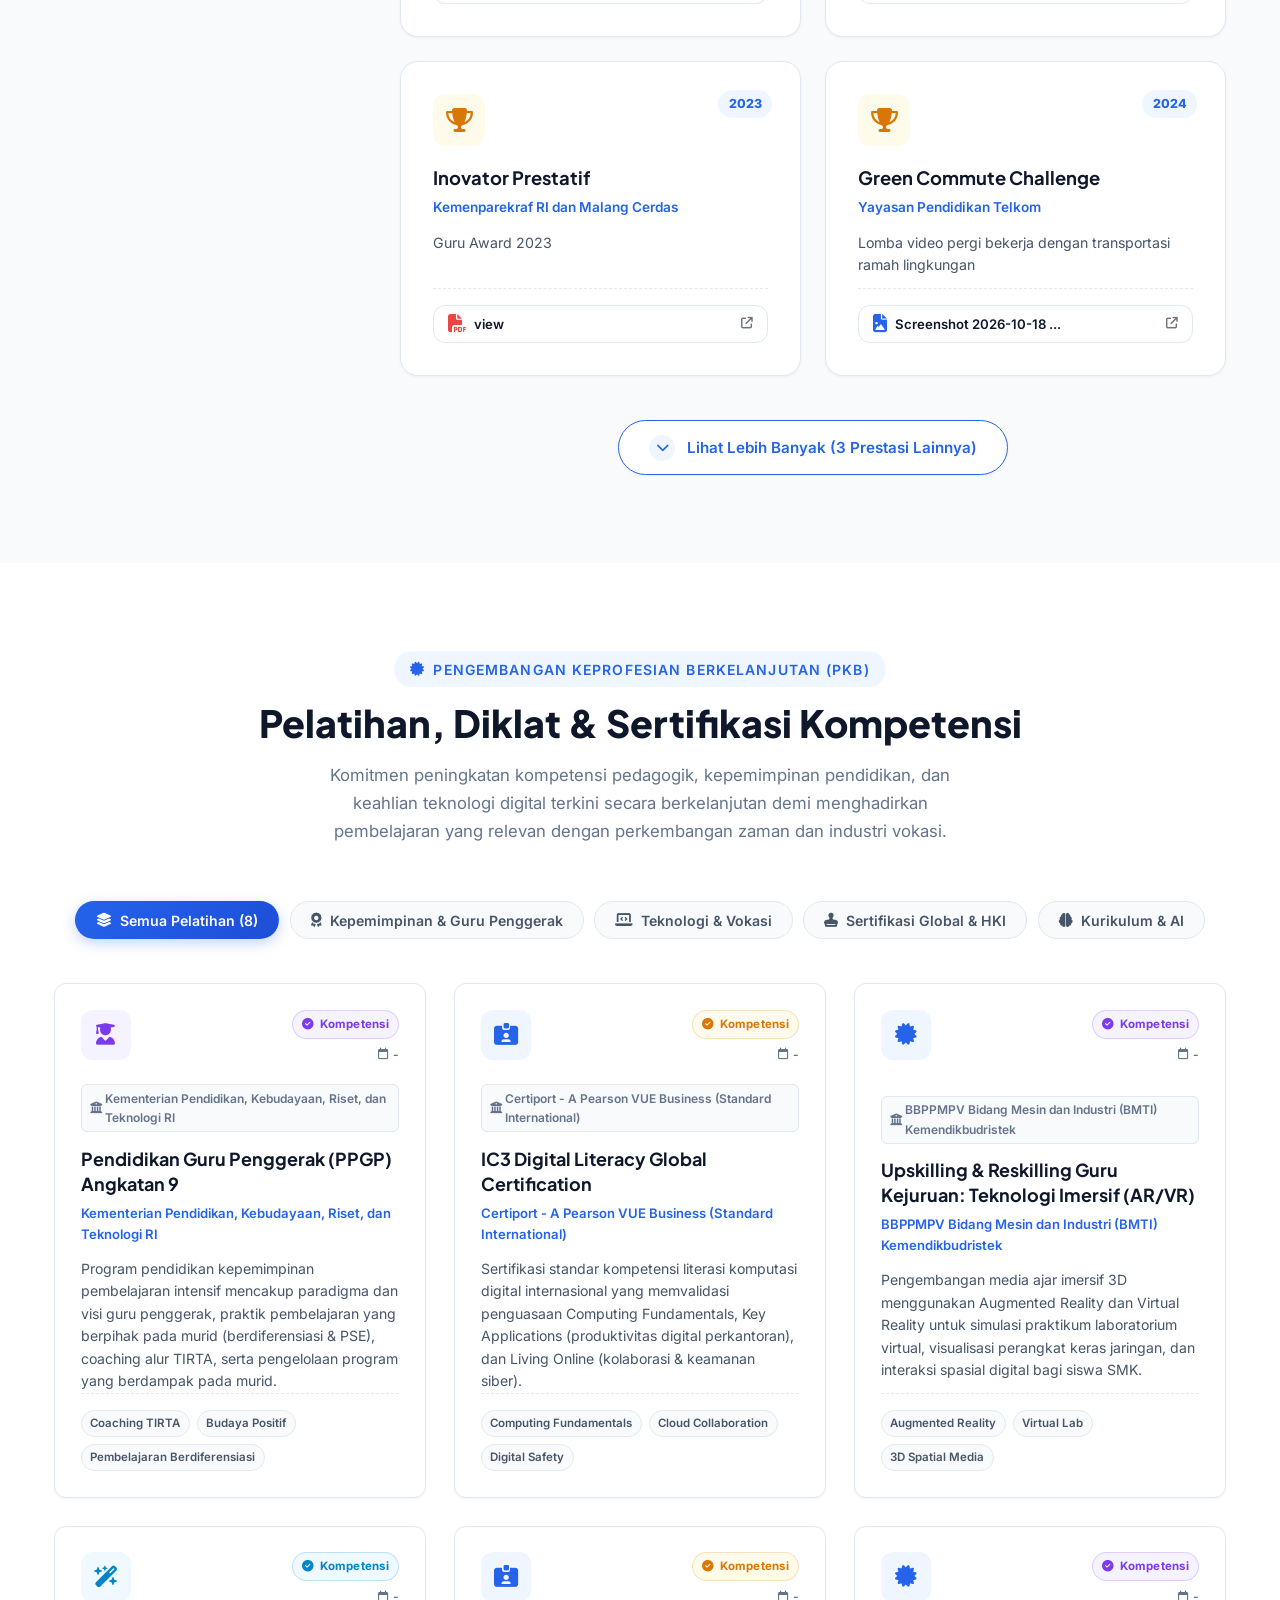
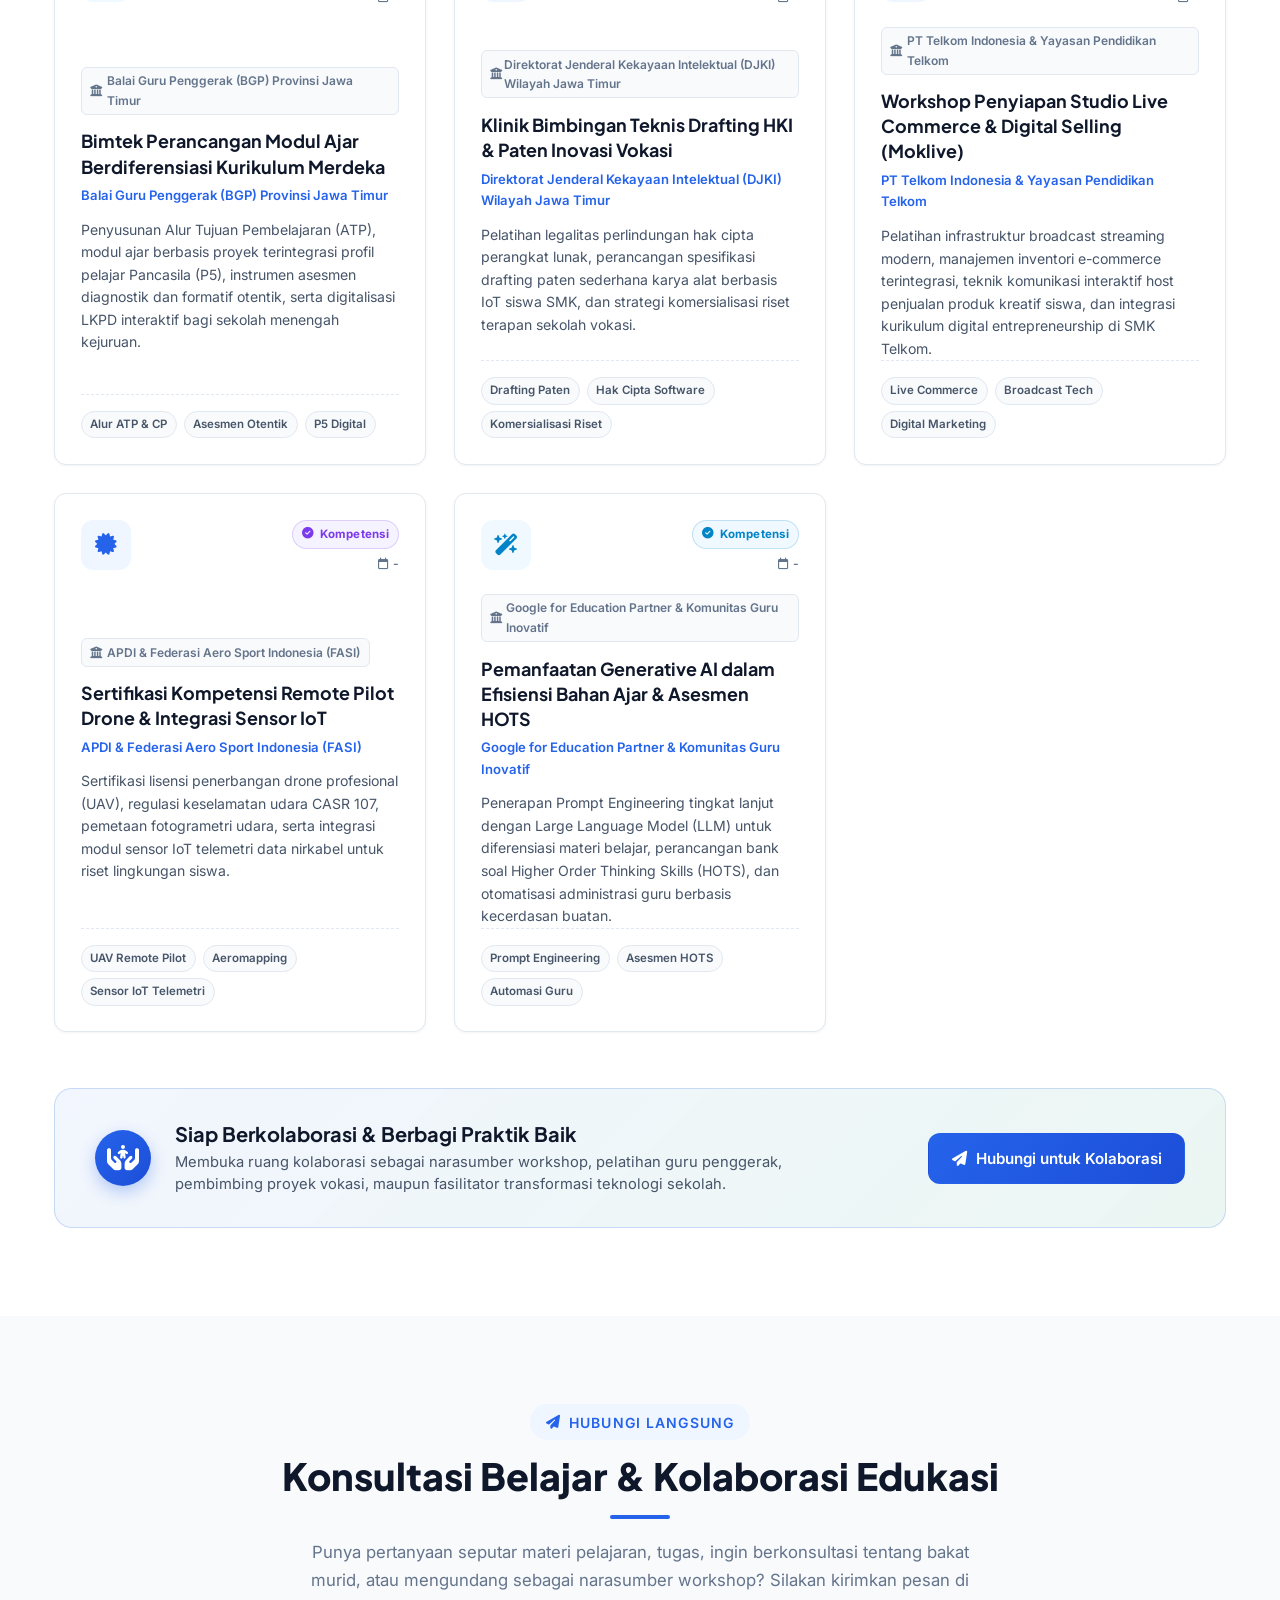
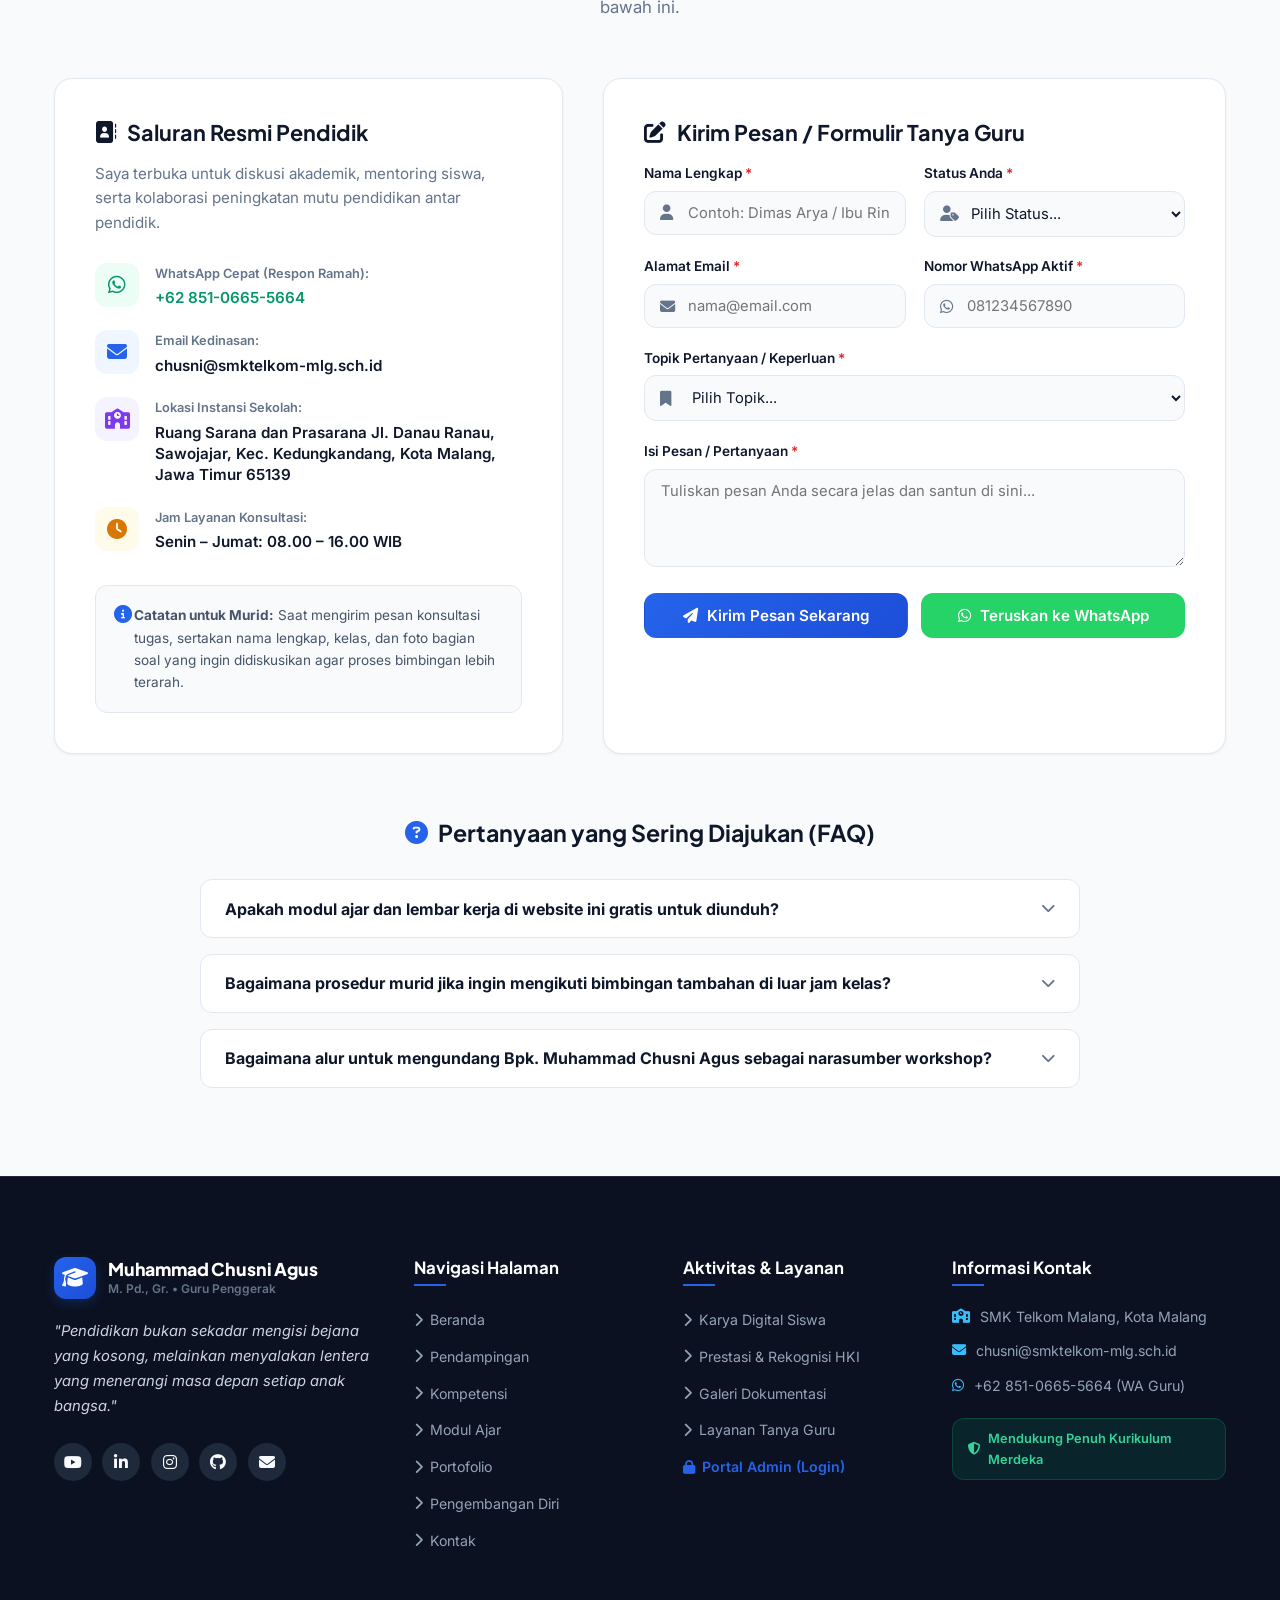
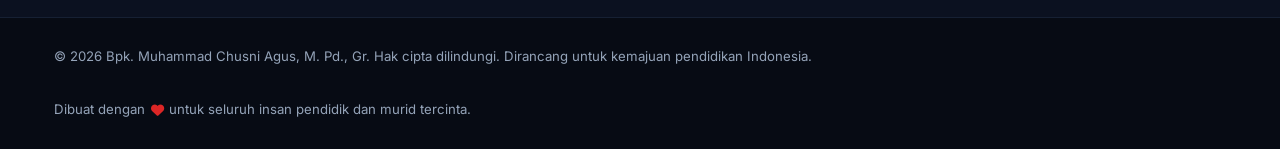
==== commit 302cda5b: "fix(nav): perbaiki sticky menubar saat scroll dan elevasi navbar" ====
--- a/index.html
+++ b/index.html
@@ -26,7 +26,7 @@
   <!-- Font Awesome 6 CDN -->
   <link rel="stylesheet" href="https://cdnjs.cloudflare.com/ajax/libs/font-awesome/6.5.1/css/all.min.css">
   
-  <link rel="stylesheet" href="css/style.css?v=3.6">
+  <link rel="stylesheet" href="css/style.css?v=3.7">
 </head>
 <body>
 
@@ -1766,6 +1766,6 @@
   <!-- Database & Data Layer -->
   <script src="js/db.js?v=3.5"></script>
   <!-- Custom JavaScript File -->
-  <script src="js/main.js?v=3.5"></script>
+  <script src="js/main.js?v=3.6"></script>
 </body>
 </html>
--- a/css/style.css
+++ b/css/style.css
@@ -120,7 +120,7 @@
   -webkit-text-size-adjust: 100%;
   width: 100%;
   max-width: 100vw;
-  overflow-x: hidden;
+  overflow-x: clip;
 }
 
 body {
@@ -130,7 +130,7 @@
   line-height: 1.65;
   width: 100%;
   max-width: 100vw;
-  overflow-x: hidden;
+  overflow-x: clip;
   position: relative;
   transition: background-color var(--transition-normal), color var(--transition-normal);
 }
@@ -439,14 +439,25 @@
    5. NAVBAR & HEADER
    -------------------------------------------------- */
 .navbar-wrapper {
+  position: -webkit-sticky;
   position: sticky;
   top: 0;
   z-index: 1000;
+  width: 100%;
   background-color: var(--bg-nav);
   backdrop-filter: blur(12px);
   -webkit-backdrop-filter: blur(12px);
   border-bottom: 1px solid var(--border-color);
   transition: all var(--transition-normal);
+}
+
+.navbar-wrapper.is-scrolled {
+  box-shadow: 0 4px 20px -2px rgba(0, 0, 0, 0.1);
+  border-bottom-color: var(--border-color);
+}
+
+[data-theme="dark"] .navbar-wrapper.is-scrolled {
+  box-shadow: 0 4px 20px -2px rgba(0, 0, 0, 0.45);
 }
 
 .navbar-container {
@@ -3579,8 +3590,8 @@
 
 @media (max-width: 1040px) {
   .nav-menu {
-    position: fixed;
-    top: 72px;
+    position: absolute;
+    top: 100%;
     left: 0;
     width: 100%;
     max-height: calc(100dvh - 72px);
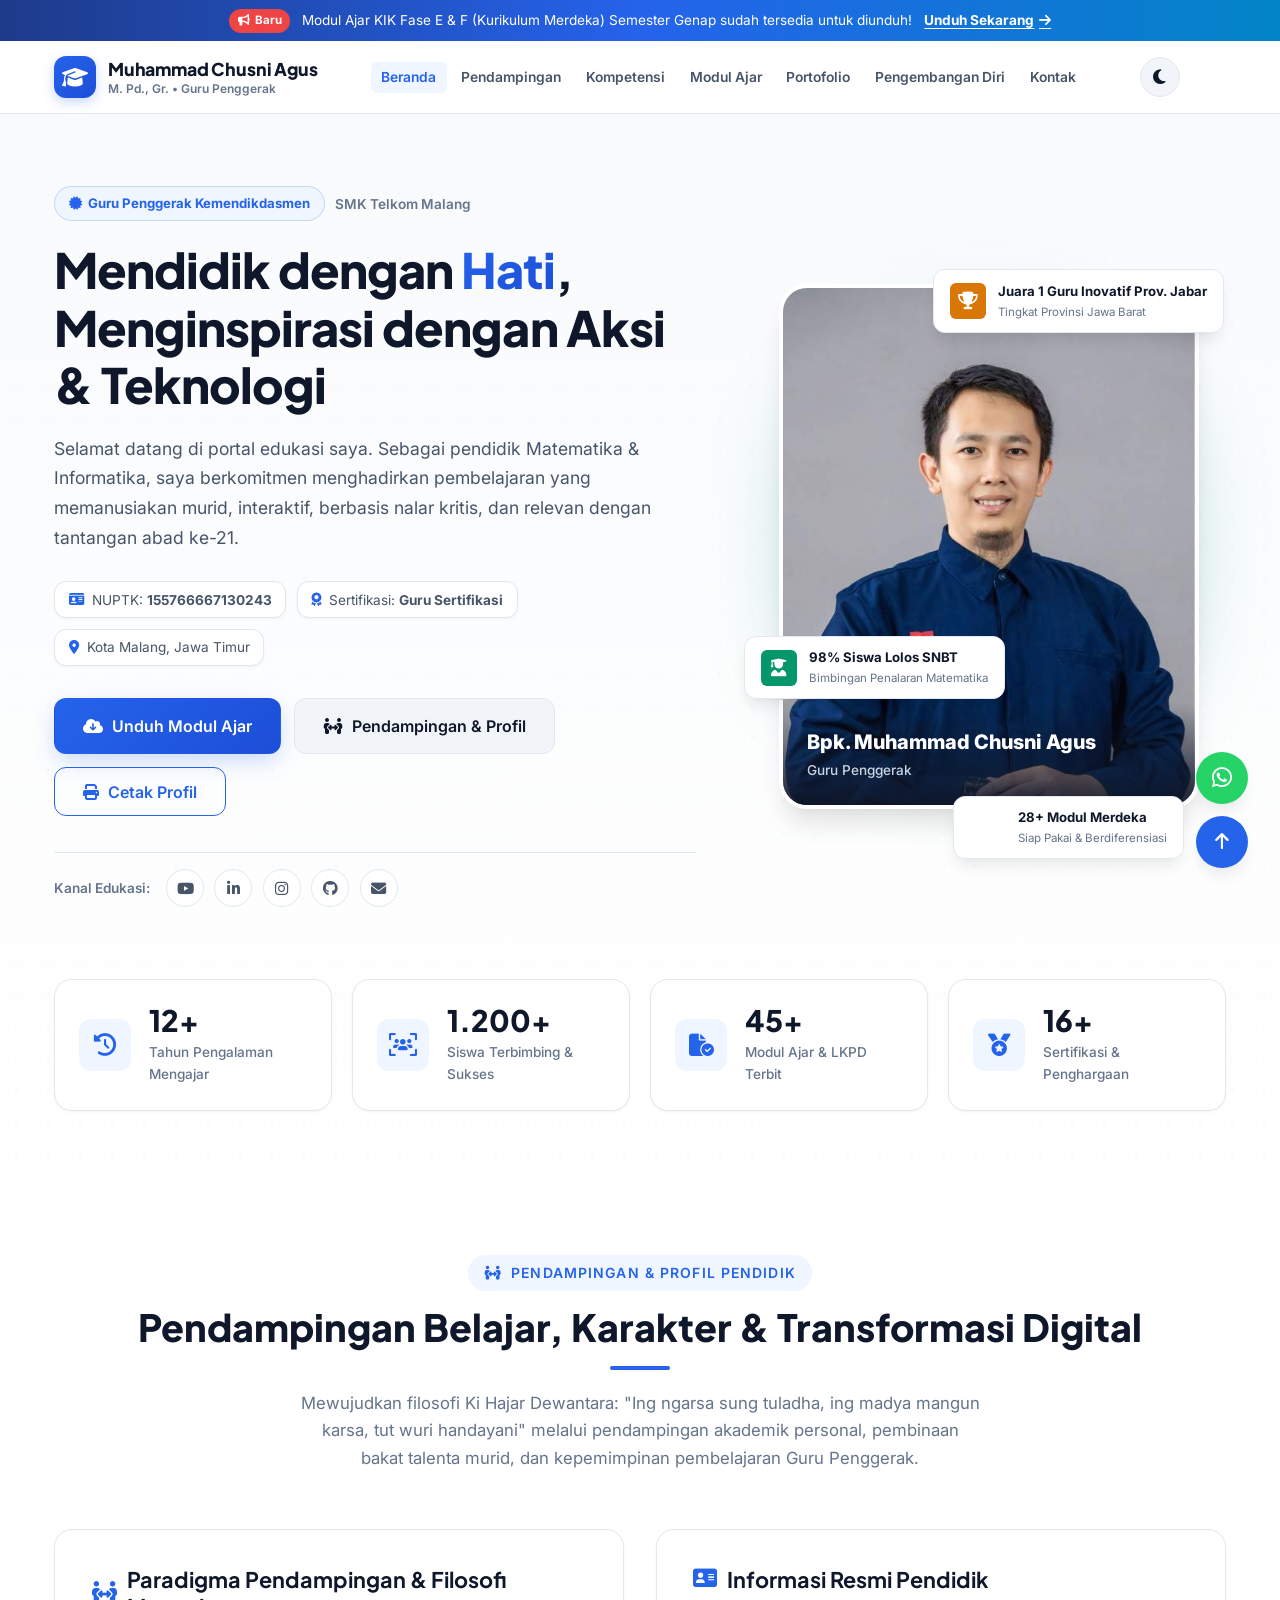
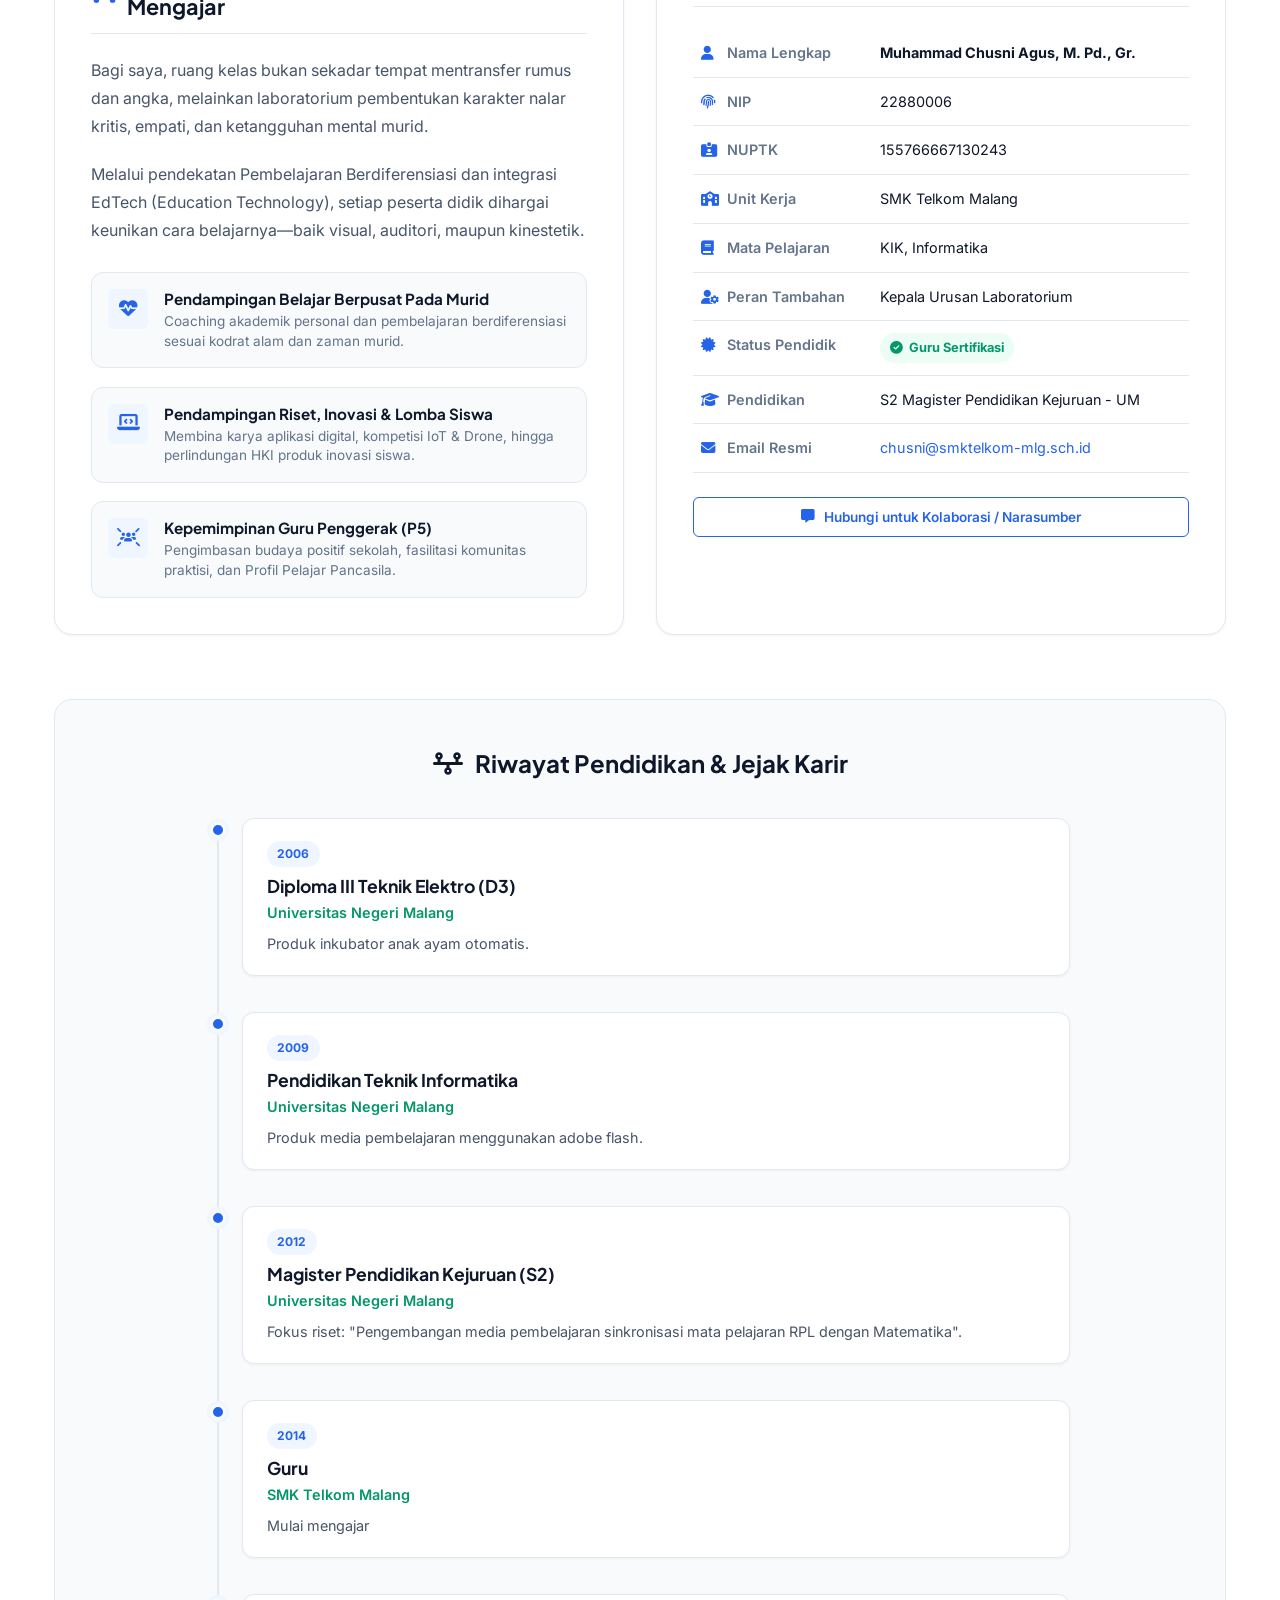
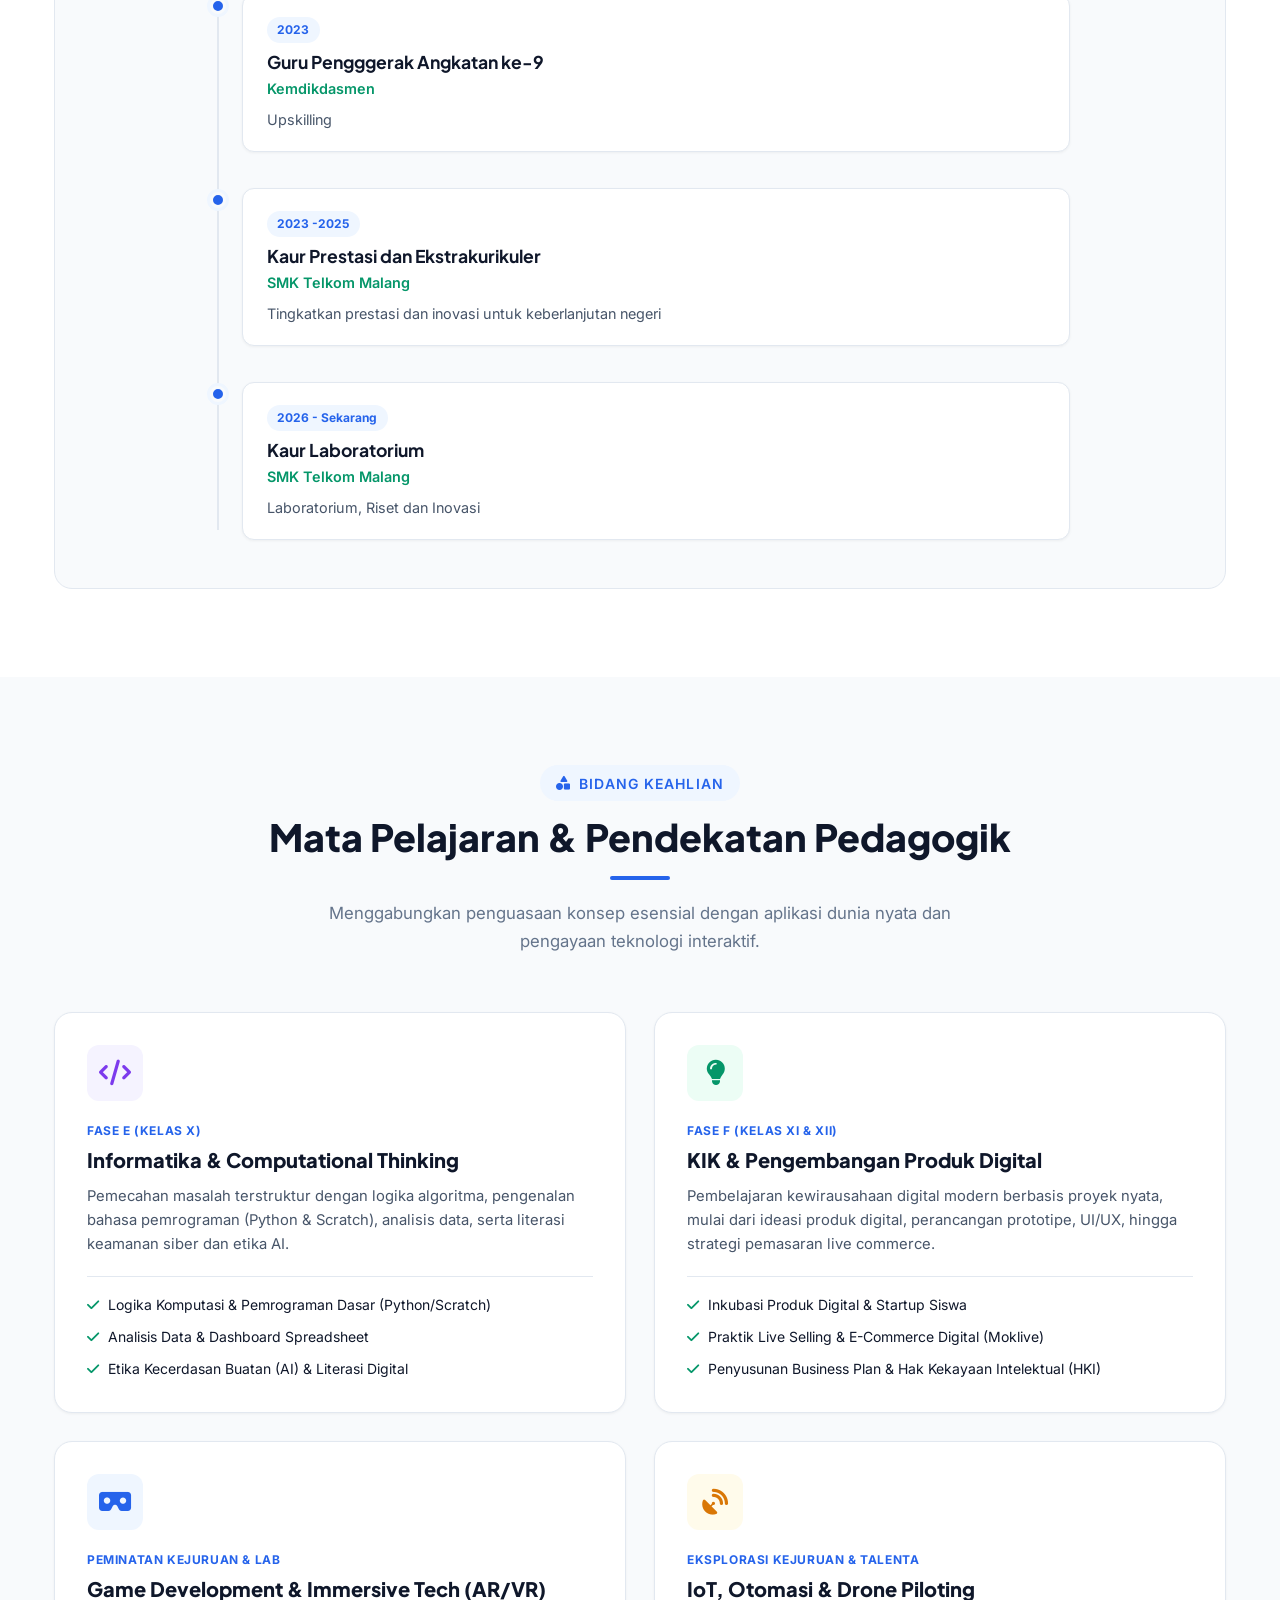
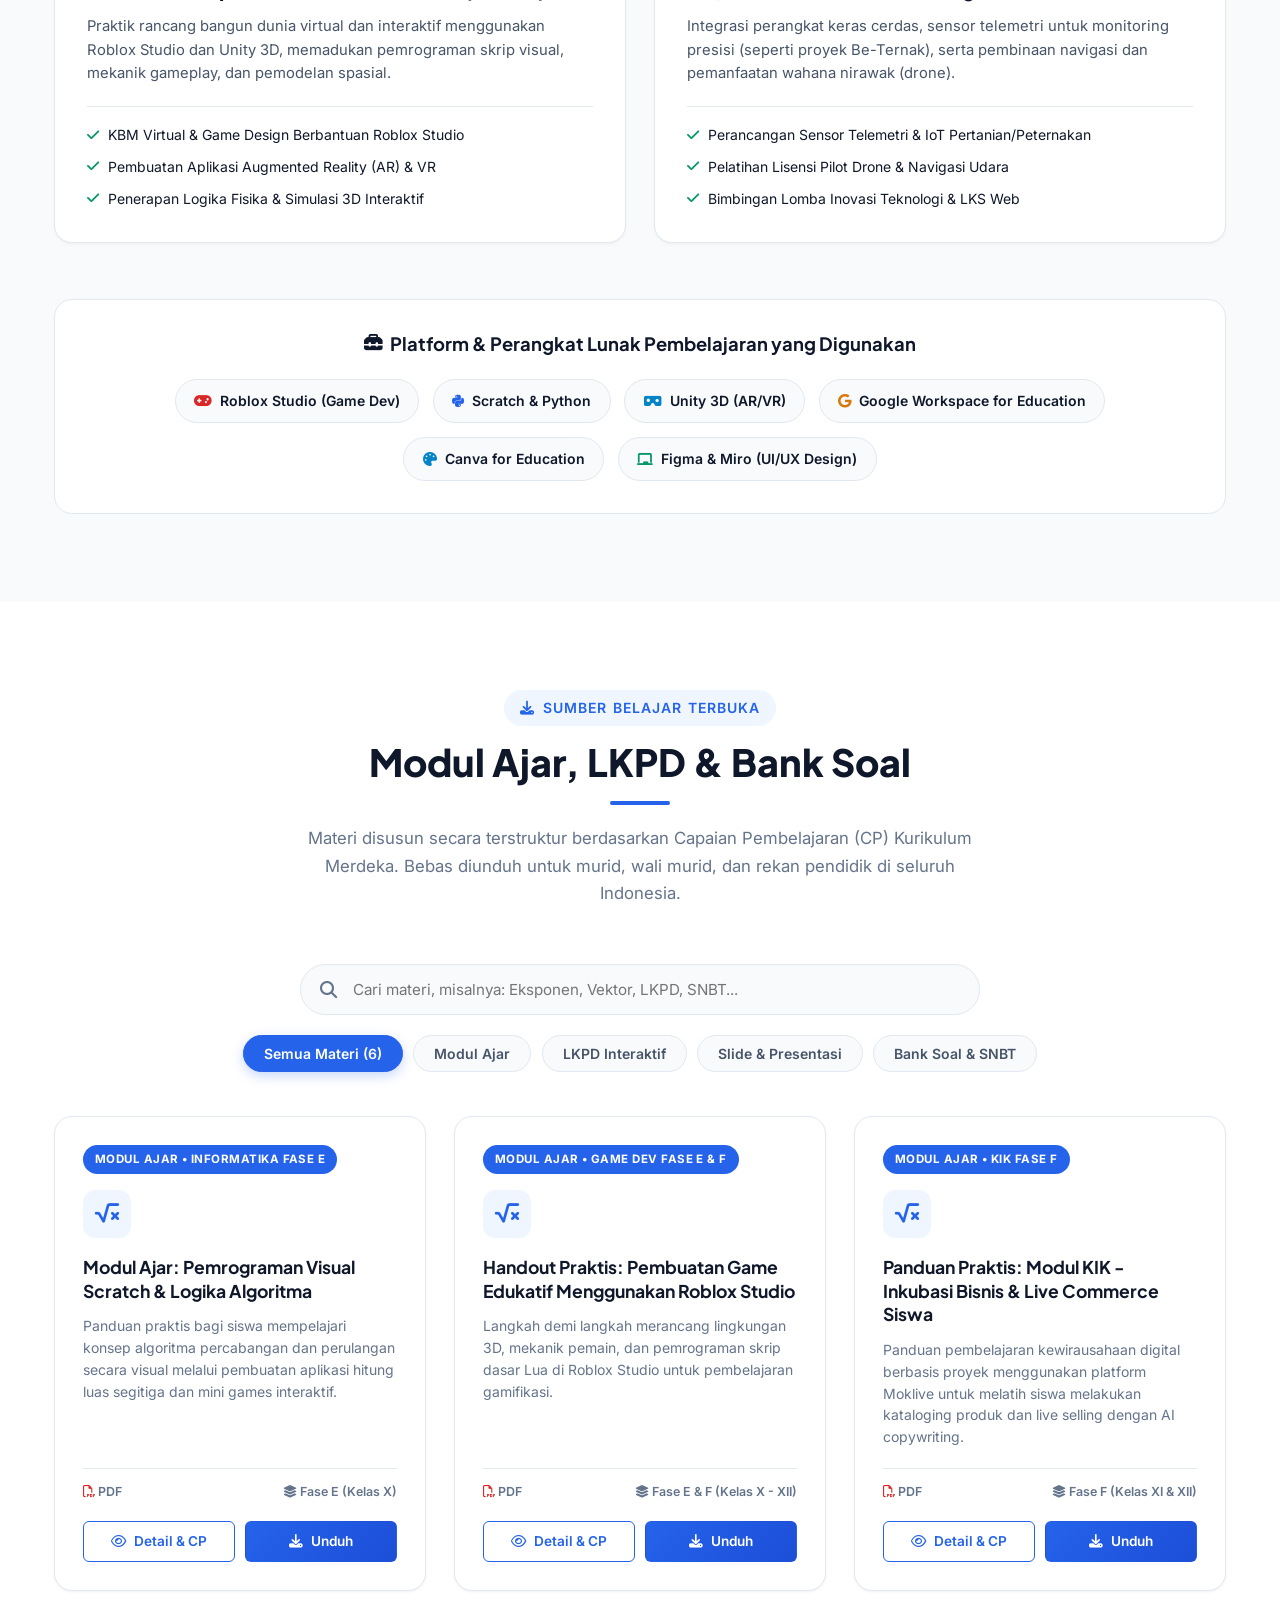
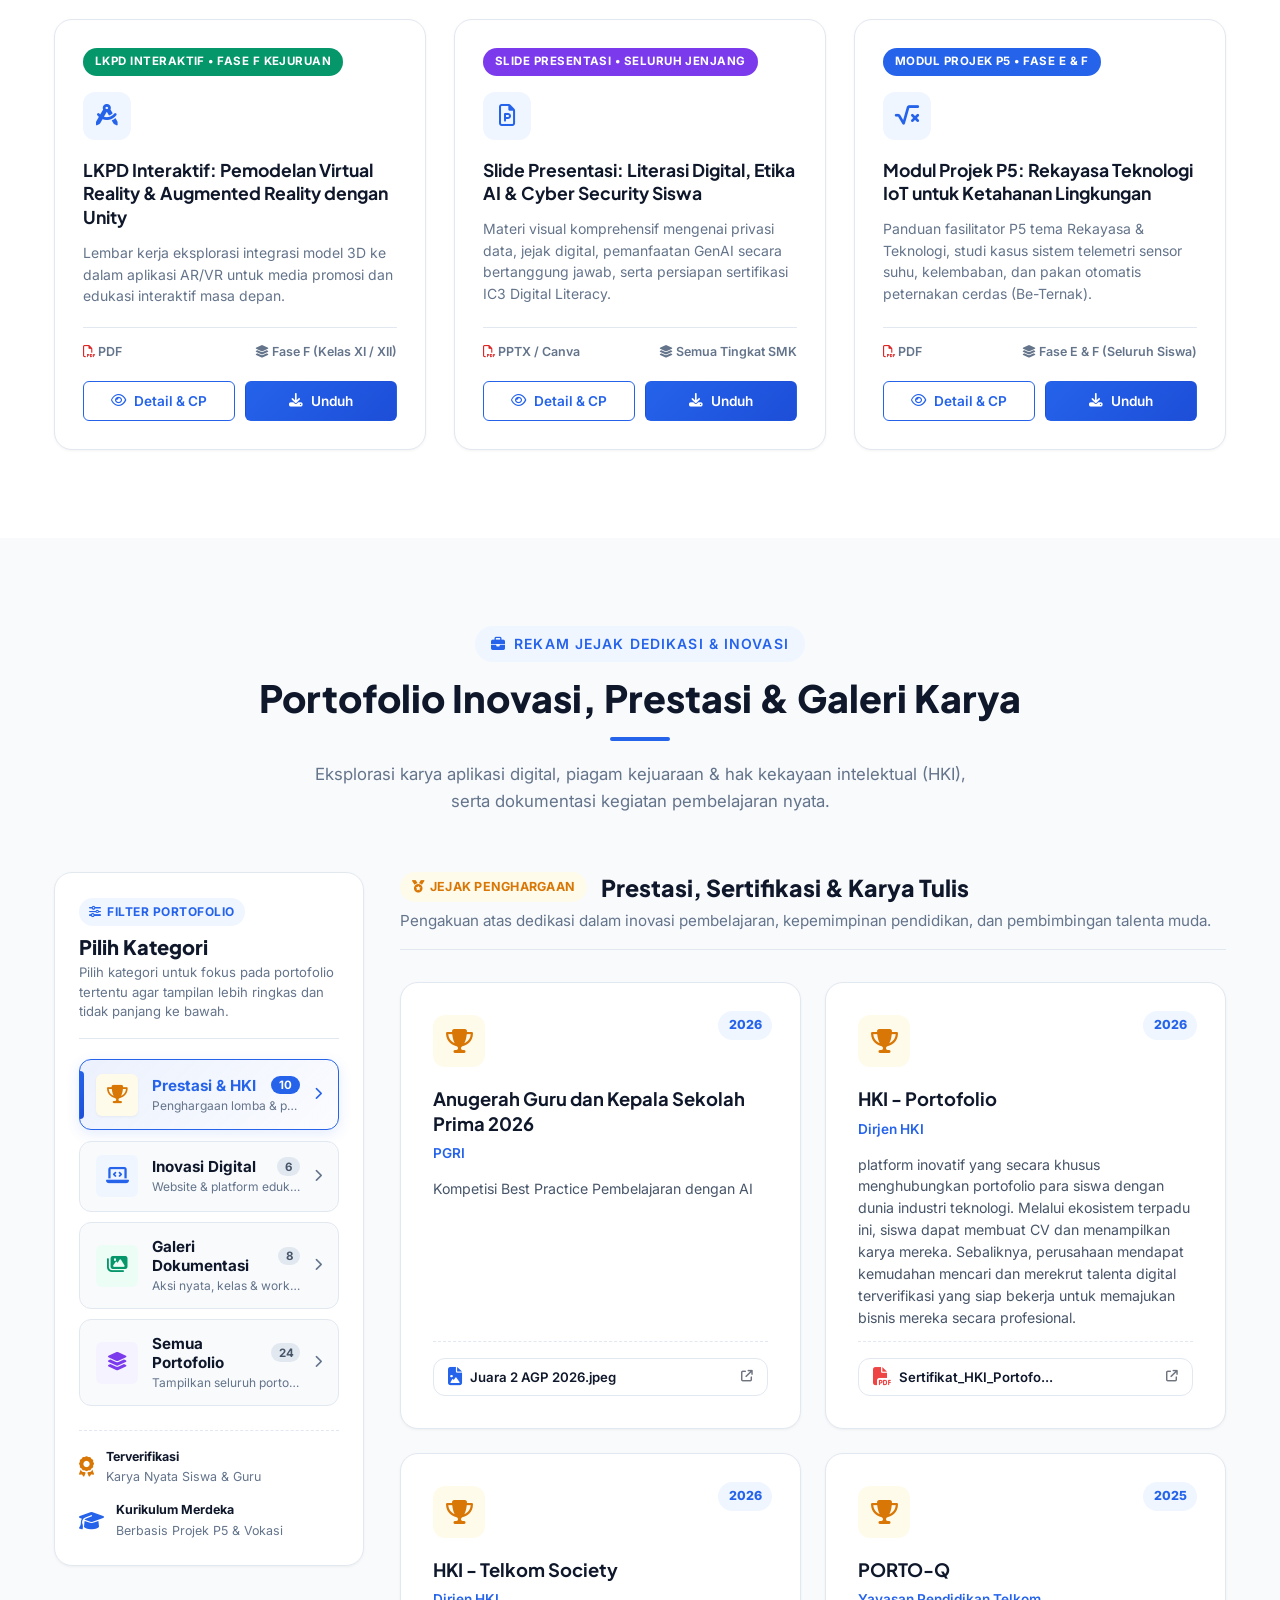
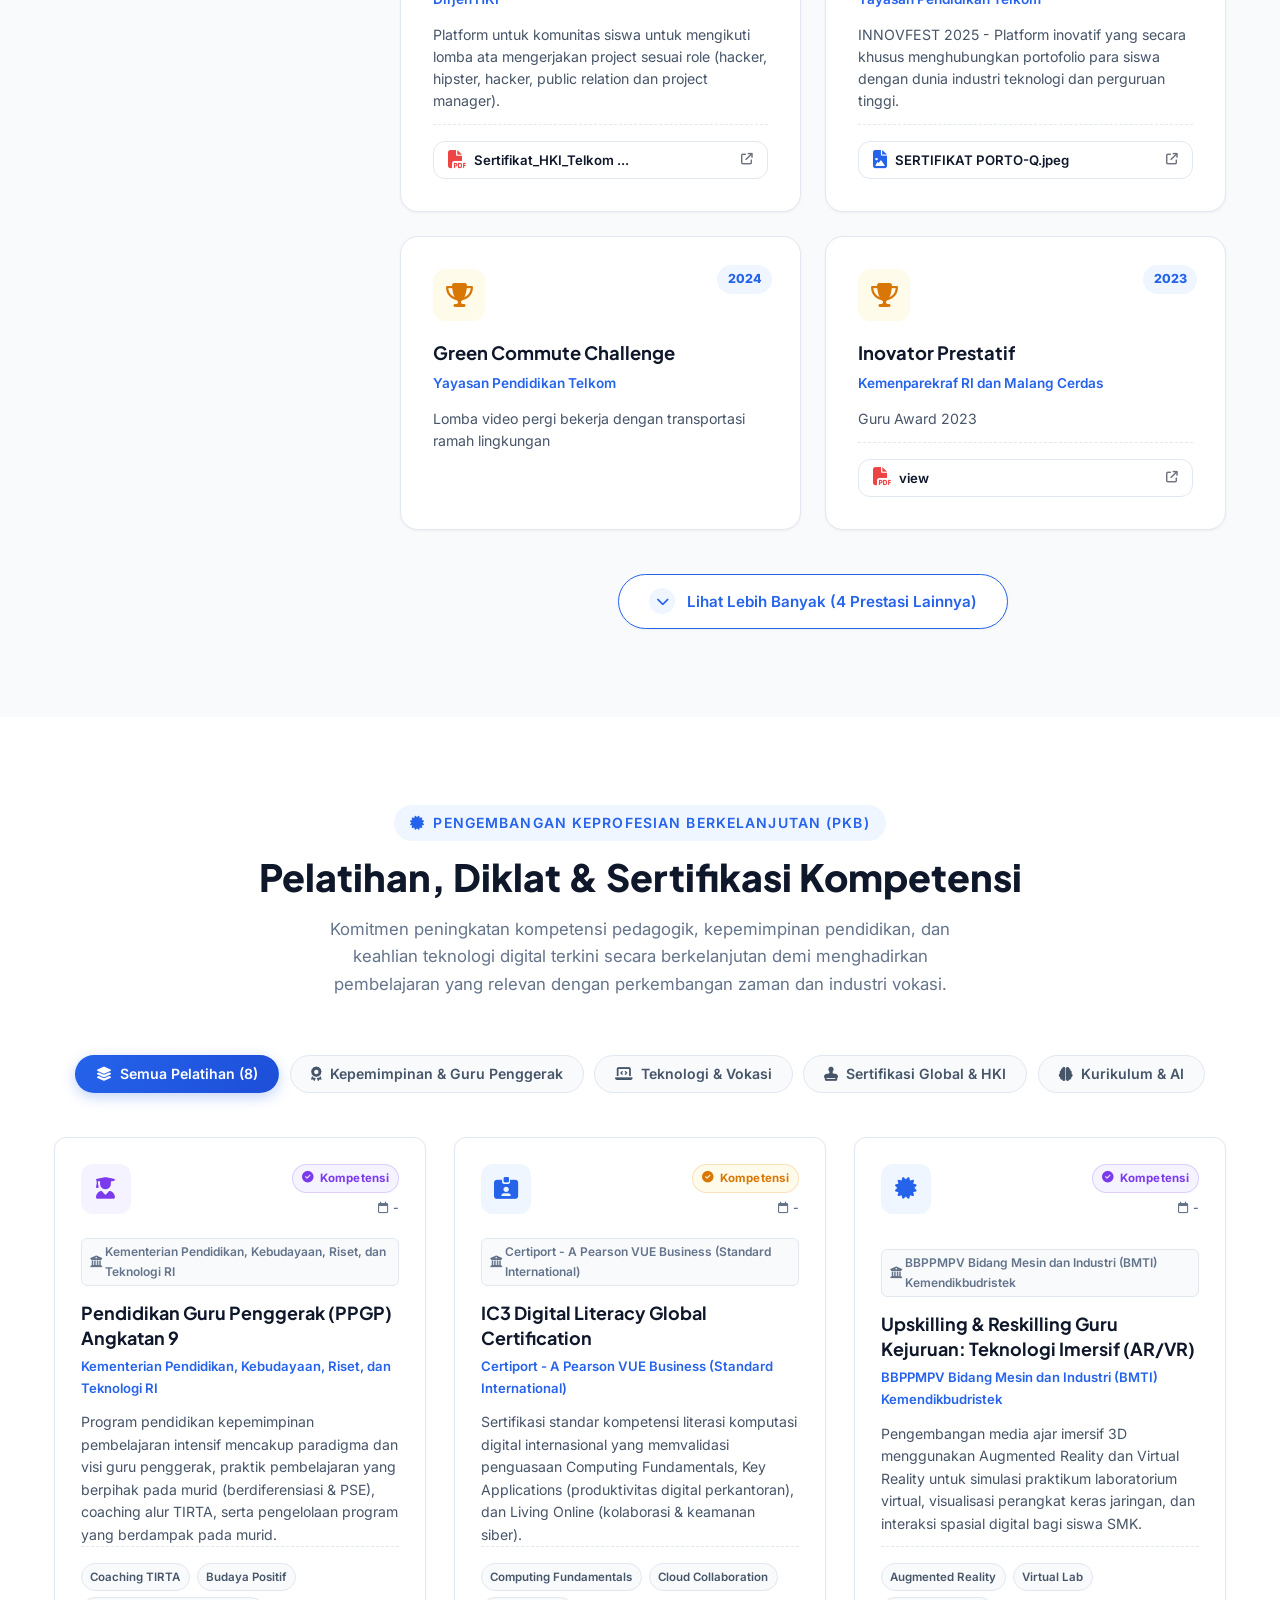
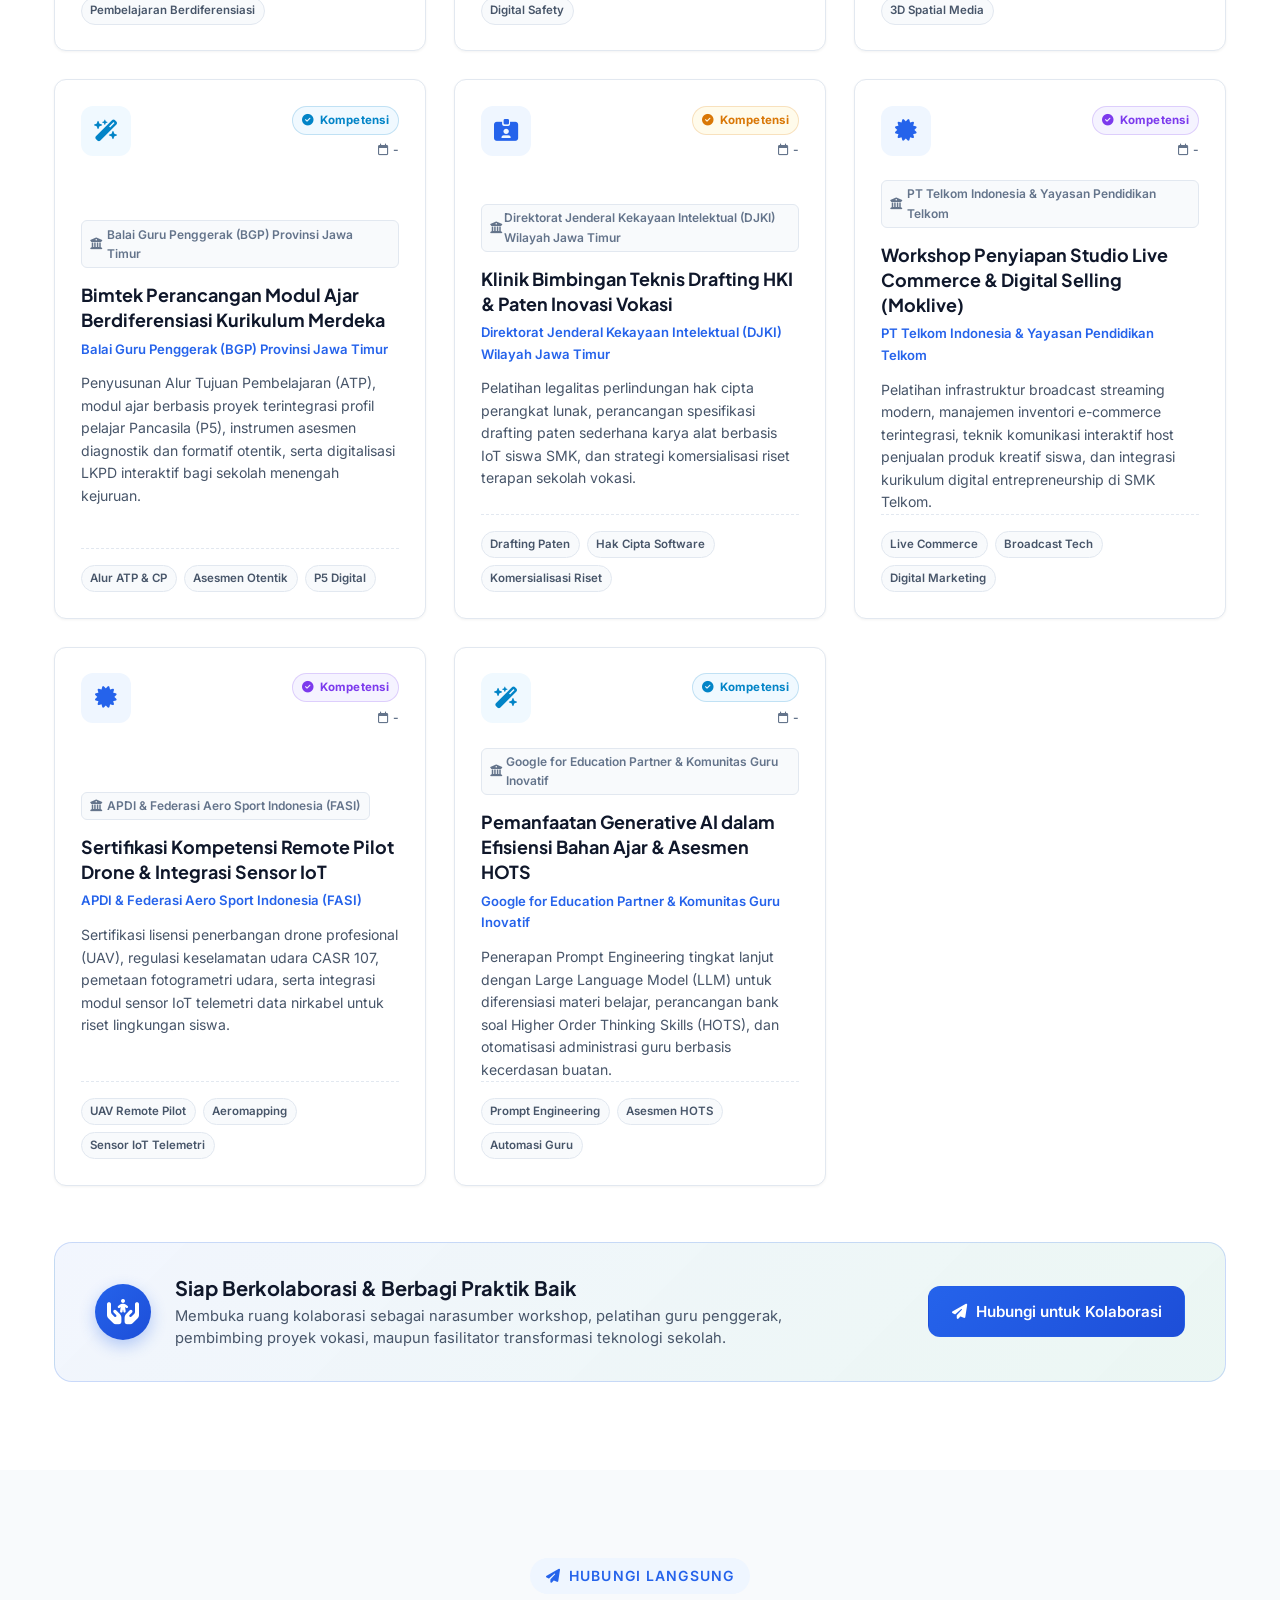
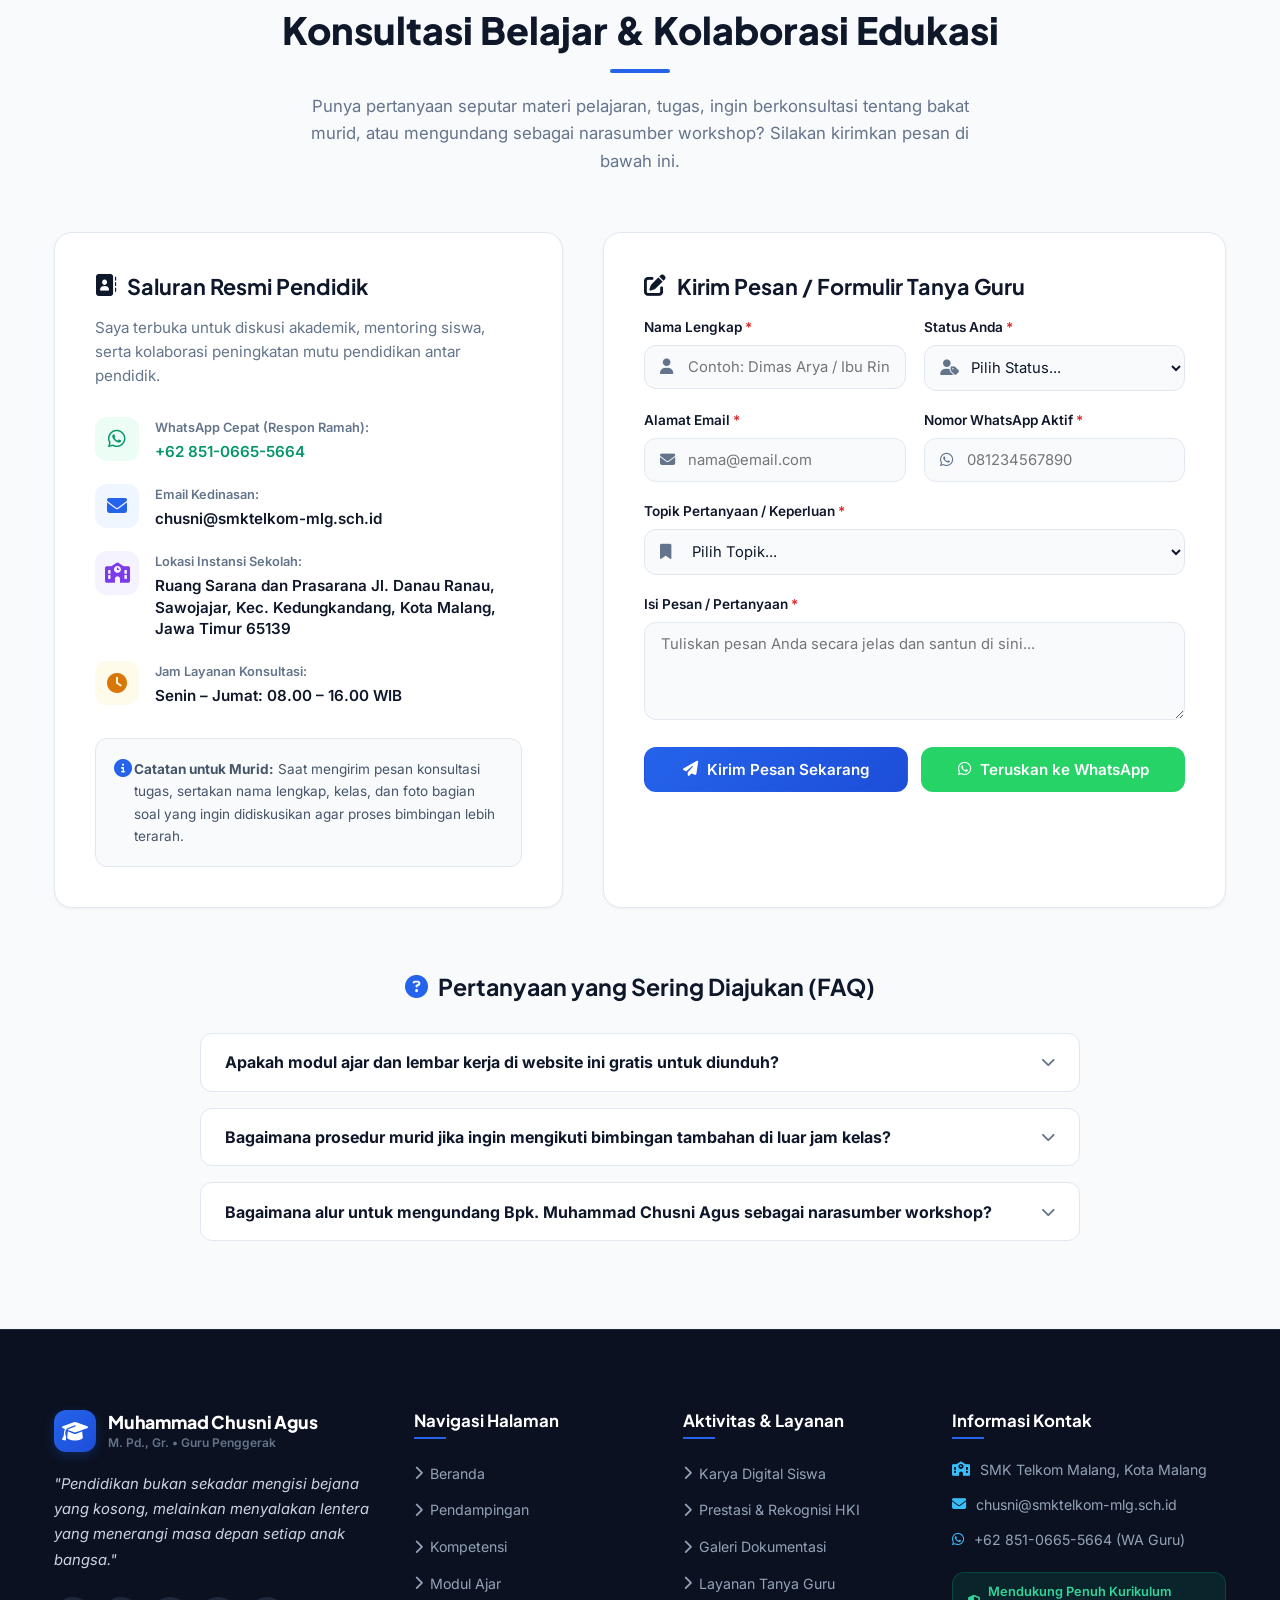
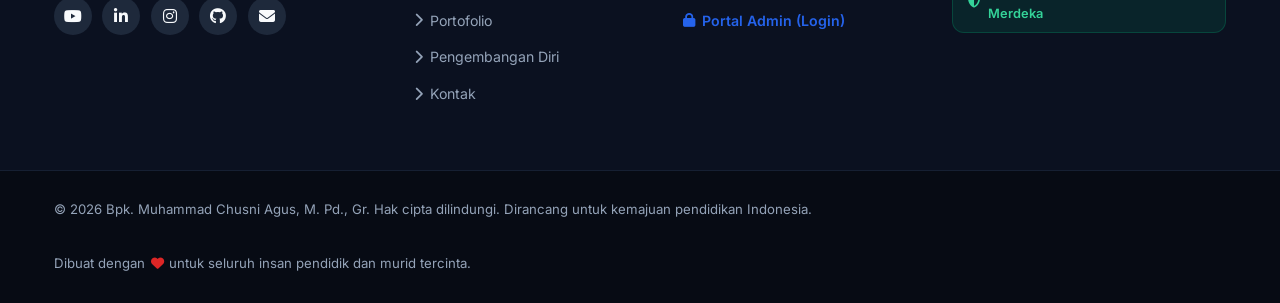
==== commit 65d29d71: "fix: sertifikat statis assets/docs dan perbaikan sinkronisasi berkas antar perangkat" ====
--- a/index.html
+++ b/index.html
@@ -702,7 +702,7 @@
                 <div class="nav-item-info">
                   <div class="nav-item-head">
                     <span class="nav-item-title">Prestasi & HKI</span>
-                    <span class="nav-item-count" id="sidebar-count-prestasi">8</span>
+                    <span class="nav-item-count" id="sidebar-count-prestasi">10</span>
                   </div>
                   <span class="nav-item-desc">Penghargaan lomba & paten karya</span>
                 </div>
@@ -717,7 +717,7 @@
                 <div class="nav-item-info">
                   <div class="nav-item-head">
                     <span class="nav-item-title">Inovasi Digital</span>
-                    <span class="nav-item-count" id="sidebar-count-karya">2</span>
+                    <span class="nav-item-count" id="sidebar-count-karya">7</span>
                   </div>
                   <span class="nav-item-desc">Website & platform edukasi digital</span>
                 </div>
@@ -732,7 +732,7 @@
                 <div class="nav-item-info">
                   <div class="nav-item-head">
                     <span class="nav-item-title">Galeri Dokumentasi</span>
-                    <span class="nav-item-count" id="sidebar-count-galeri">8</span>
+                    <span class="nav-item-count" id="sidebar-count-galeri">9</span>
                   </div>
                   <span class="nav-item-desc">Aksi nyata, kelas & workshop</span>
                 </div>
@@ -747,7 +747,7 @@
                 <div class="nav-item-info">
                   <div class="nav-item-head">
                     <span class="nav-item-title">Semua Portofolio</span>
-                    <span class="nav-item-count" id="sidebar-count-all">18</span>
+                    <span class="nav-item-count" id="sidebar-count-all">26</span>
                   </div>
                   <span class="nav-item-desc">Tampilkan seluruh portofolio</span>
                 </div>
@@ -790,35 +790,71 @@
 
         <div class="awards-grid">
         <div class="award-card">
-          <div class="award-year-badge">2019</div>
+          <div class="award-year-badge">2026</div>
           <div class="award-icon"><i class="fa-solid fa-trophy"></i></div>
-          <h3 class="award-name">Hello Moklet</h3>
+          <h3 class="award-name">Anugerah Guru dan Kepala Sekolah Prima 2026</h3>
+          <p class="award-issuer">PGRI</p>
+          <p class="award-desc">Kompetisi Best Practice Pembelajaran dengan AI</p>
+          <div class="award-pdf-wrap">
+            <button type="button" class="award-pdf-btn is-image" onclick="window.openPdfDocument('assets/docs/Juara 2 AGP 2026.jpeg', 'Juara 2 AGP 2026.jpeg')" title="Lihat Berkas / Sertifikat (Gambar)">
+              <i class="fa-solid fa-file-image"></i>
+              <span class="award-pdf-text">Juara 2 AGP 2026.jpeg</span>
+              <i class="fa-solid fa-arrow-up-right-from-square award-pdf-ext"></i>
+            </button>
+          </div>
+        </div>
+
+        <div class="award-card">
+          <div class="award-year-badge">2026</div>
+          <div class="award-icon"><i class="fa-solid fa-trophy"></i></div>
+          <h3 class="award-name">HKI - Portofolio</h3>
+          <p class="award-issuer">Dirjen HKI</p>
+          <p class="award-desc">platform inovatif yang secara khusus menghubungkan portofolio para siswa dengan dunia industri teknologi. Melalui ekosistem terpadu ini, siswa dapat membuat CV dan menampilkan karya mereka. Sebaliknya, perusahaan mendapat kemudahan mencari dan merekrut talenta digital terverifikasi yang siap bekerja untuk memajukan bisnis mereka secara profesional.</p>
+          <div class="award-pdf-wrap">
+            <button type="button" class="award-pdf-btn" onclick="window.openPdfDocument('assets/docs/Sertifikat_HKI_Portofolio_Siswa.pdf', 'Sertifikat_HKI_Portofolio_Siswa.pdf')" title="Lihat Berkas / Sertifikat (PDF)">
+              <i class="fa-solid fa-file-pdf"></i>
+              <span class="award-pdf-text">Sertifikat_HKI_Portofo...</span>
+              <i class="fa-solid fa-arrow-up-right-from-square award-pdf-ext"></i>
+            </button>
+          </div>
+        </div>
+
+        <div class="award-card">
+          <div class="award-year-badge">2026</div>
+          <div class="award-icon"><i class="fa-solid fa-trophy"></i></div>
+          <h3 class="award-name">HKI - Telkom Society</h3>
+          <p class="award-issuer">Dirjen HKI</p>
+          <p class="award-desc">Platform untuk komunitas siswa untuk mengikuti lomba ata mengerjakan project sesuai role (hacker, hipster, hacker, public relation dan project manager).</p>
+          <div class="award-pdf-wrap">
+            <button type="button" class="award-pdf-btn" onclick="window.openPdfDocument('assets/docs/Sertifikat_HKI_Telkom Society.pdf', 'Sertifikat_HKI_Telkom Society.pdf')" title="Lihat Berkas / Sertifikat (PDF)">
+              <i class="fa-solid fa-file-pdf"></i>
+              <span class="award-pdf-text">Sertifikat_HKI_Telkom...</span>
+              <i class="fa-solid fa-arrow-up-right-from-square award-pdf-ext"></i>
+            </button>
+          </div>
+        </div>
+
+        <div class="award-card">
+          <div class="award-year-badge">2025</div>
+          <div class="award-icon"><i class="fa-solid fa-trophy"></i></div>
+          <h3 class="award-name">PORTO-Q</h3>
           <p class="award-issuer">Yayasan Pendidikan Telkom</p>
-          <p class="award-desc">#2 ideate - Aplikasi Augmented Reality untuk promosi melalui brosur sekolah</p>
+          <p class="award-desc">INNOVFEST 2025 - Platform inovatif yang secara khusus menghubungkan portofolio para siswa dengan dunia industri teknologi dan perguruan tinggi.</p>
+          <div class="award-pdf-wrap">
+            <button type="button" class="award-pdf-btn is-image" onclick="window.openPdfDocument('assets/docs/SERTIFIKAT PORTO-Q.jpeg', 'SERTIFIKAT PORTO-Q.jpeg')" title="Lihat Berkas / Sertifikat (Gambar)">
+              <i class="fa-solid fa-file-image"></i>
+              <span class="award-pdf-text">SERTIFIKAT PORTO-Q.jpeg</span>
+              <i class="fa-solid fa-arrow-up-right-from-square award-pdf-ext"></i>
+            </button>
+          </div>
         </div>
 
         <div class="award-card">
-          <div class="award-year-badge">2020</div>
+          <div class="award-year-badge">2024</div>
           <div class="award-icon"><i class="fa-solid fa-trophy"></i></div>
-          <h3 class="award-name">Filgaru Plus</h3>
+          <h3 class="award-name">Green Commute Challenge</h3>
           <p class="award-issuer">Yayasan Pendidikan Telkom</p>
-          <p class="award-desc">#3 - IDEATE - Filter rumus pada platform instagram untuk meningkatkan minat belajar siswa</p>
-        </div>
-
-        <div class="award-card">
-          <div class="award-year-badge">2021</div>
-          <div class="award-icon"><i class="fa-solid fa-trophy"></i></div>
-          <h3 class="award-name">SEMANGQA</h3>
-          <p class="award-issuer">Yayasan Pendidikan Telkom</p>
-          <p class="award-desc">#4 IDEATE - Aplikasi membaca Al-Quran untuk siswa SMK Telkom Malang</p>
-        </div>
-
-        <div class="award-card">
-          <div class="award-year-badge">2022</div>
-          <div class="award-icon"><i class="fa-solid fa-trophy"></i></div>
-          <h3 class="award-name">Dewi Vtour</h3>
-          <p class="award-issuer">PT. Telkom Indonesia</p>
-          <p class="award-desc">ABN 2022 - Website virtual tour lokasi wisata di kota Malang</p>
+          <p class="award-desc">Lomba video pergi bekerja dengan transportasi ramah lingkungan</p>
         </div>
 
         <div class="award-card">
@@ -827,38 +863,45 @@
           <h3 class="award-name">Inovator Prestatif</h3>
           <p class="award-issuer">Kemenparekraf RI dan Malang Cerdas</p>
           <p class="award-desc">Guru Award 2023</p>
-        </div>
-
-        <div class="award-card">
-          <div class="award-year-badge">2024</div>
+          <div class="award-pdf-wrap">
+            <button type="button" class="award-pdf-btn" onclick="window.openPdfDocument('https://drive.google.com/file/d/19pkWKC3VAoj6jrdpZDno9k0Nlzye5jYO/view?usp=sharing', 'Sertifikat.pdf')" title="Lihat Berkas / Sertifikat (PDF)">
+              <i class="fa-solid fa-file-pdf"></i>
+              <span class="award-pdf-text">Lihat Sertifikat (PDF)</span>
+              <i class="fa-solid fa-arrow-up-right-from-square award-pdf-ext"></i>
+            </button>
+          </div>
+        </div>
+
+        <div class="award-card award-card-extra" style="display: none;">
+          <div class="award-year-badge">2022</div>
           <div class="award-icon"><i class="fa-solid fa-trophy"></i></div>
-          <h3 class="award-name">Green Commute Challenge</h3>
+          <h3 class="award-name">Dewi Vtour</h3>
+          <p class="award-issuer">PT. Telkom Indonesia</p>
+          <p class="award-desc">ABN 2022 - Website virtual tour lokasi wisata di kota Malang</p>
+        </div>
+
+        <div class="award-card award-card-extra" style="display: none;">
+          <div class="award-year-badge">2021</div>
+          <div class="award-icon"><i class="fa-solid fa-trophy"></i></div>
+          <h3 class="award-name">SEMANGQA</h3>
           <p class="award-issuer">Yayasan Pendidikan Telkom</p>
-          <p class="award-desc">Lomba video pergi bekerja dengan transportasi ramah lingkungan</p>
+          <p class="award-desc">#4 IDEATE - Aplikasi membaca Al-Quran untuk siswa SMK Telkom Malang</p>
         </div>
 
         <div class="award-card award-card-extra" style="display: none;">
-          <div class="award-year-badge">2025</div>
+          <div class="award-year-badge">2020</div>
           <div class="award-icon"><i class="fa-solid fa-trophy"></i></div>
-          <h3 class="award-name">PORTO-Q</h3>
+          <h3 class="award-name">Filgaru Plus</h3>
           <p class="award-issuer">Yayasan Pendidikan Telkom</p>
-          <p class="award-desc">INNOVFEST 2025 - Platform inovatif yang secara khusus menghubungkan portofolio para siswa dengan dunia industri teknologi dan perguruan tinggi.</p>
+          <p class="award-desc">#3 - IDEATE - Filter rumus pada platform instagram untuk meningkatkan minat belajar siswa</p>
         </div>
 
         <div class="award-card award-card-extra" style="display: none;">
-          <div class="award-year-badge">2026</div>
+          <div class="award-year-badge">2019</div>
           <div class="award-icon"><i class="fa-solid fa-trophy"></i></div>
-          <h3 class="award-name">HKI - Portofolio</h3>
-          <p class="award-issuer">Dirjen HKI</p>
-          <p class="award-desc">platform inovatif yang secara khusus menghubungkan portofolio para siswa dengan dunia industri teknologi. Melalui ekosistem terpadu ini, siswa dapat membuat CV dan menampilkan karya mereka. Sebaliknya, perusahaan mendapat kemudahan mencari dan merekrut talenta digital terverifikasi yang siap bekerja untuk memajukan bisnis mereka secara profesional.</p>
-        </div>
-
-        <div class="award-card award-card-extra" style="display: none;">
-          <div class="award-year-badge">2026</div>
-          <div class="award-icon"><i class="fa-solid fa-trophy"></i></div>
-          <h3 class="award-name">HKI - Telkom Society</h3>
-          <p class="award-issuer">Dirjen HKI</p>
-          <p class="award-desc">Platform untuk komunitas siswa untuk mengikuti lomba ata mengerjakan project sesuai role (hacker, hipster, hacker, public relation dan project manager).</p>
+          <h3 class="award-name">Hello Moklet</h3>
+          <p class="award-issuer">Yayasan Pendidikan Telkom</p>
+          <p class="award-desc">#2 ideate - Aplikasi Augmented Reality untuk promosi melalui brosur sekolah</p>
         </div>
       </div> <!-- /awards-grid -->
       <div class="awards-toggle-wrap text-center" id="awards-toggle-wrap" style="display: none;"></div>
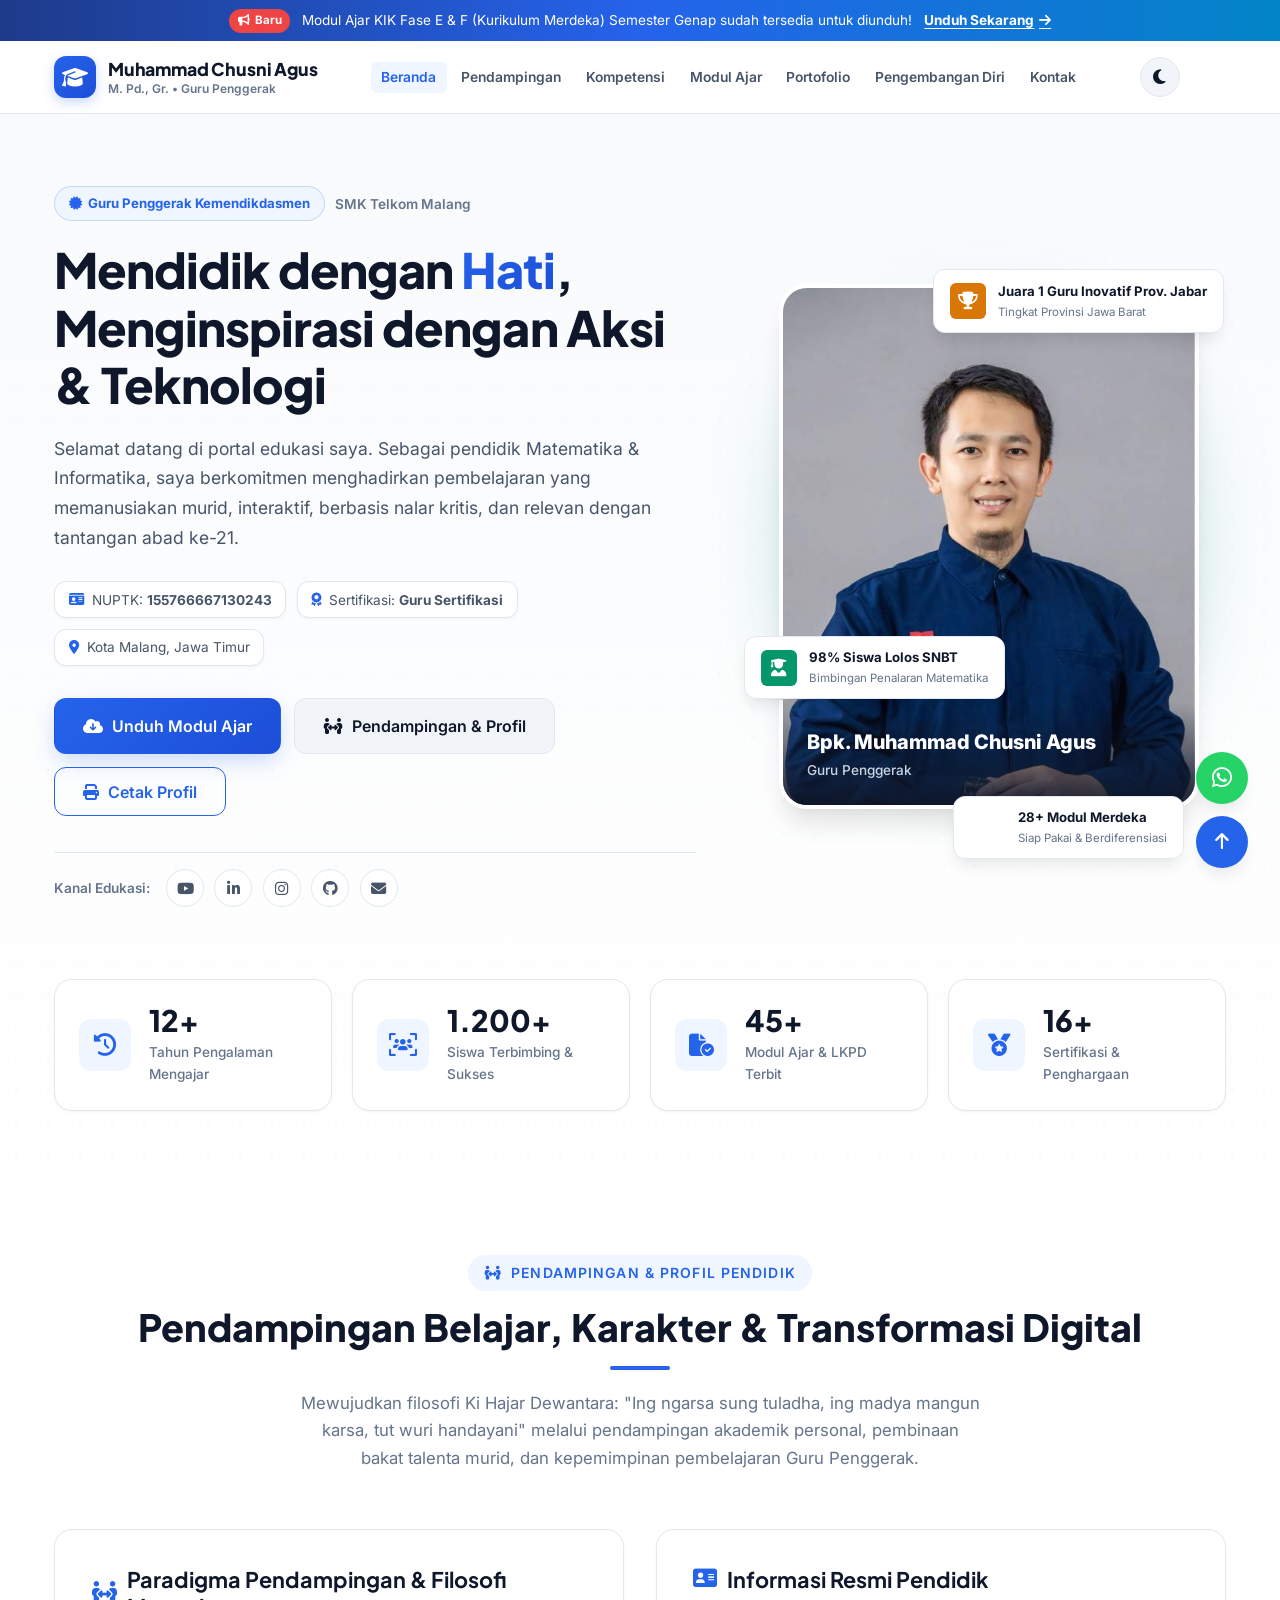
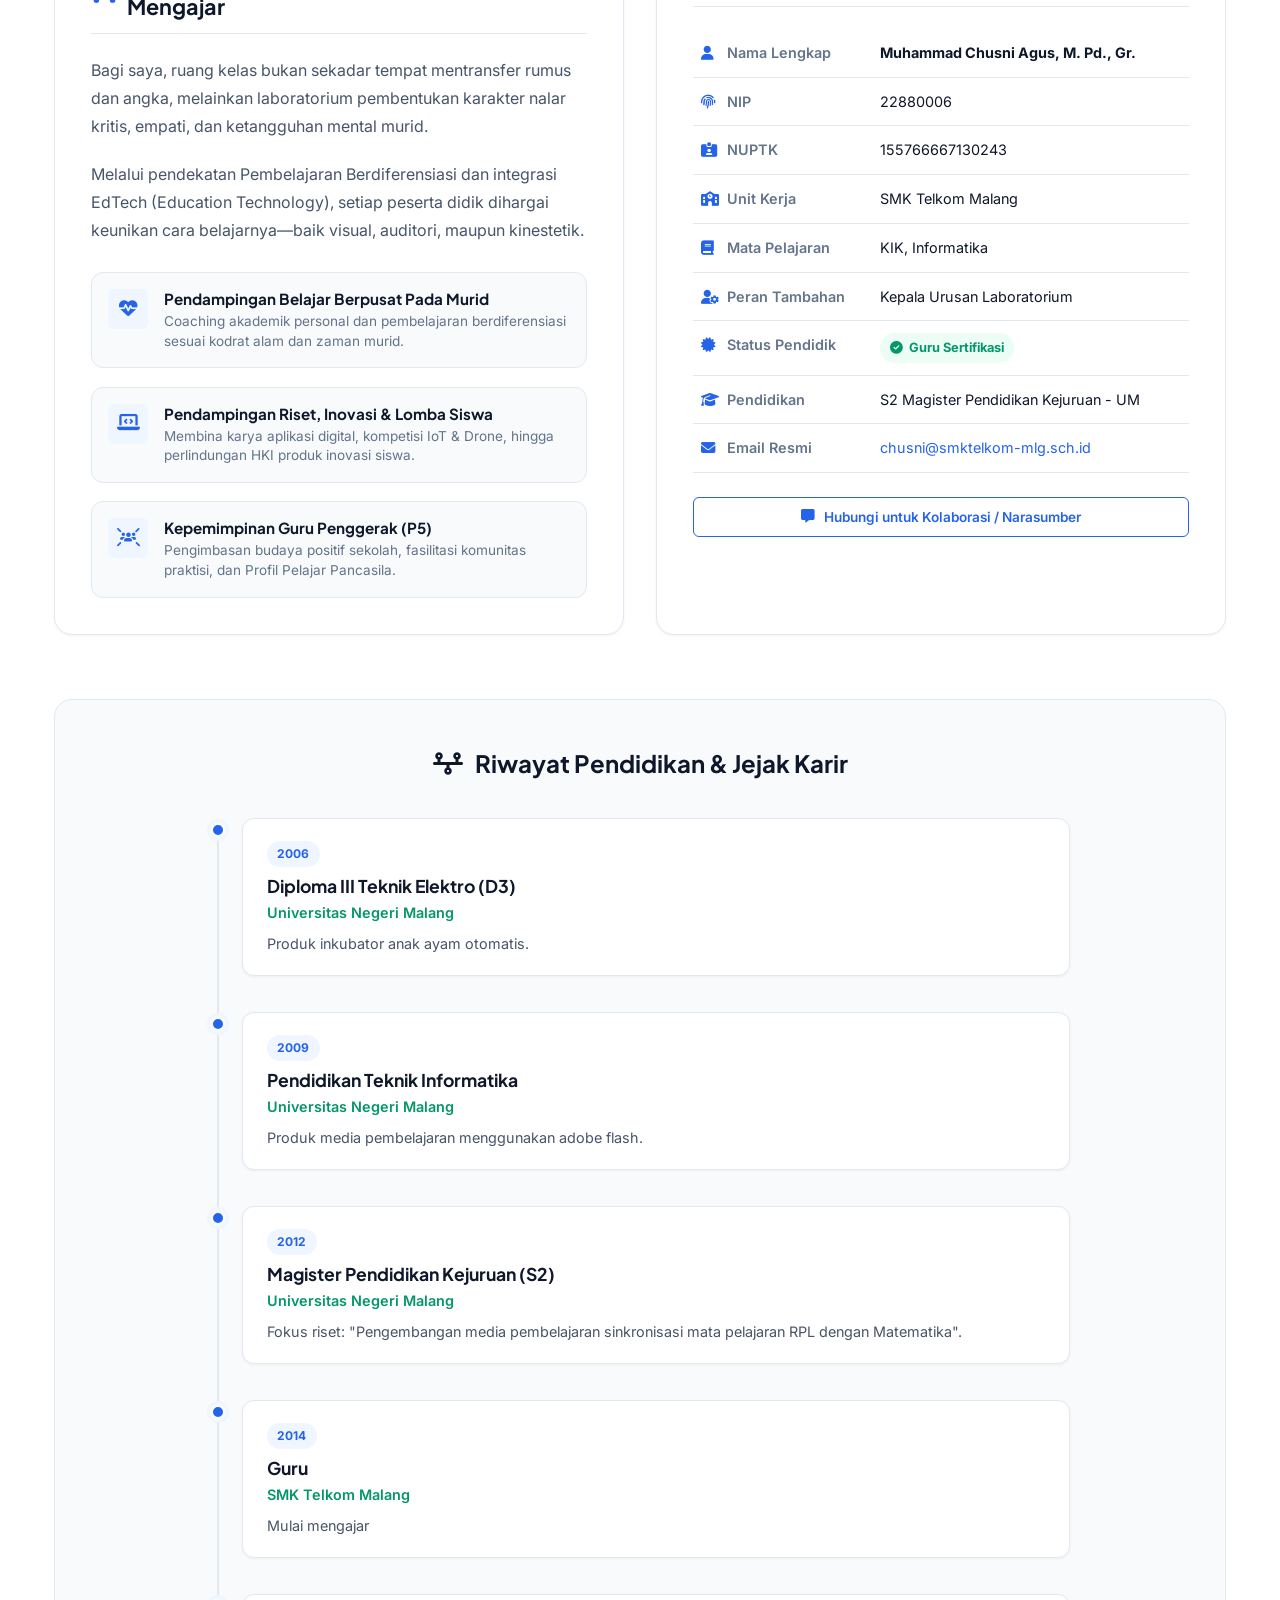
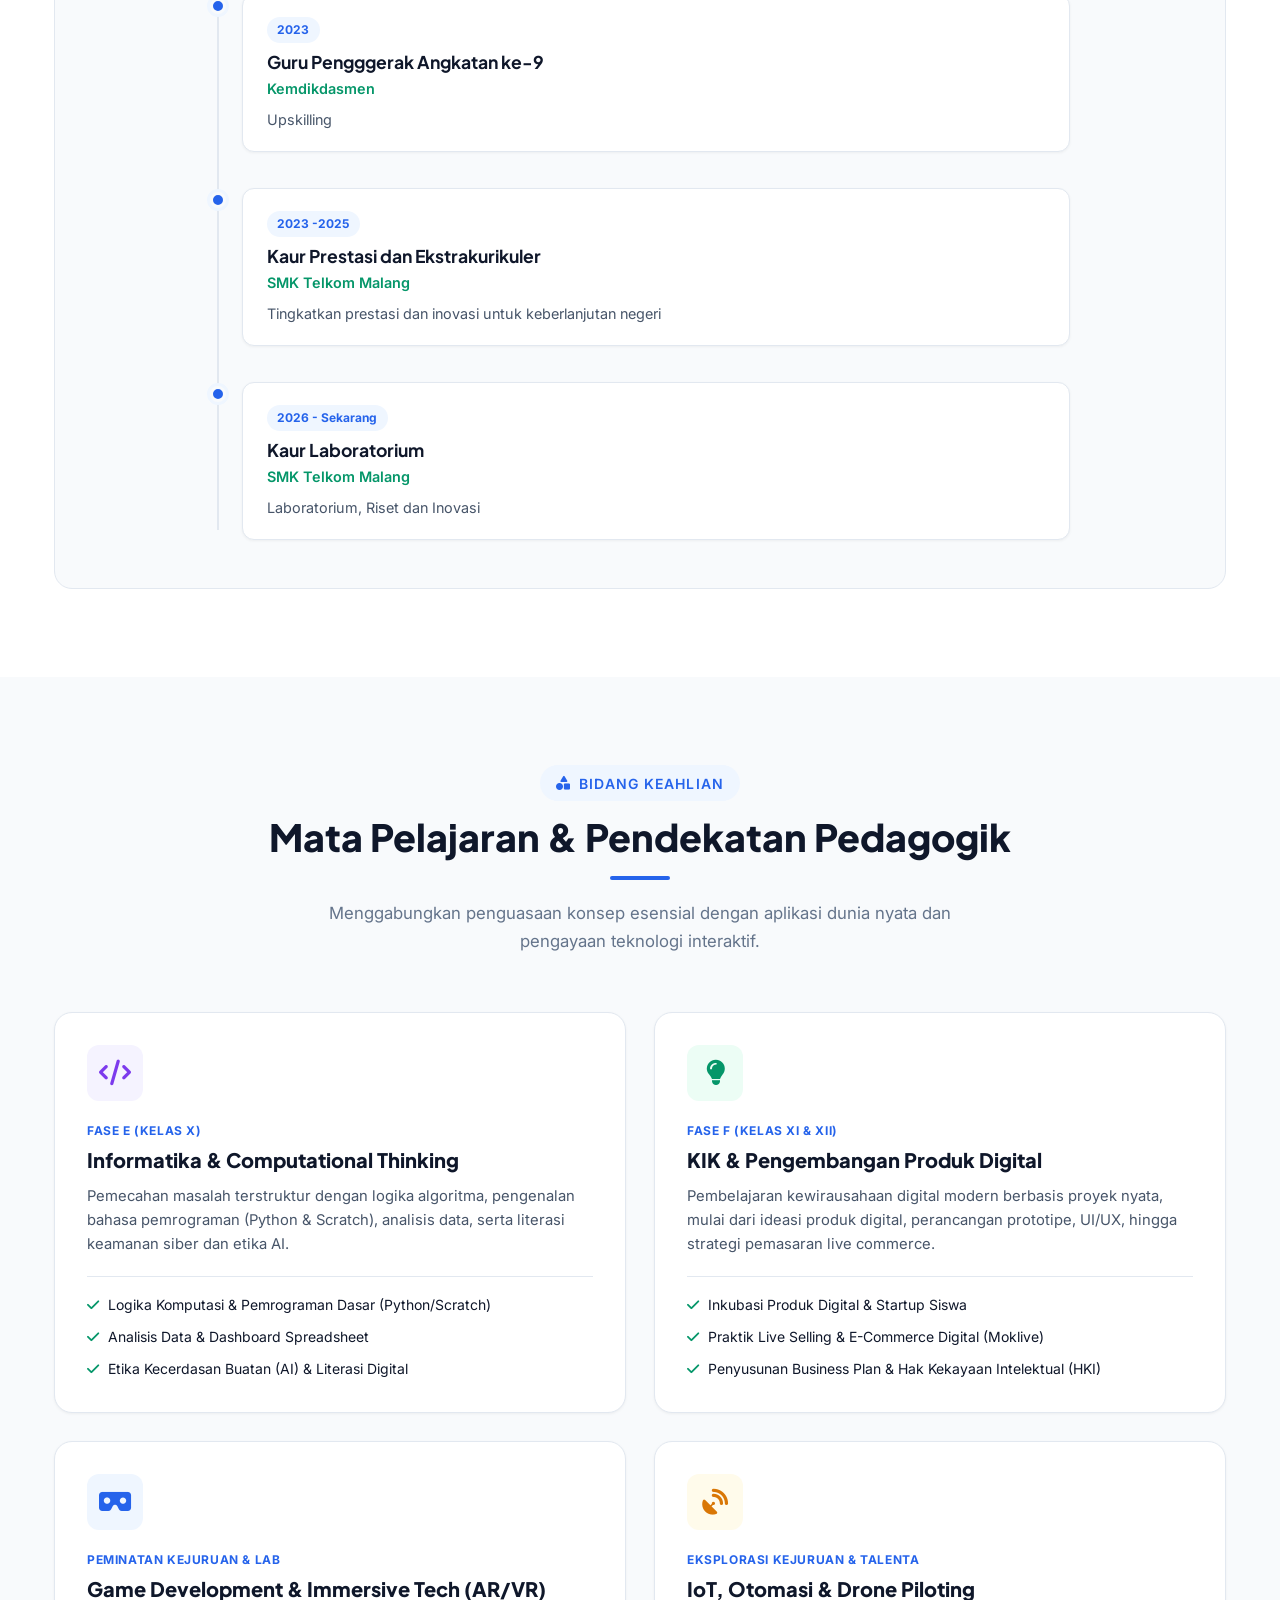
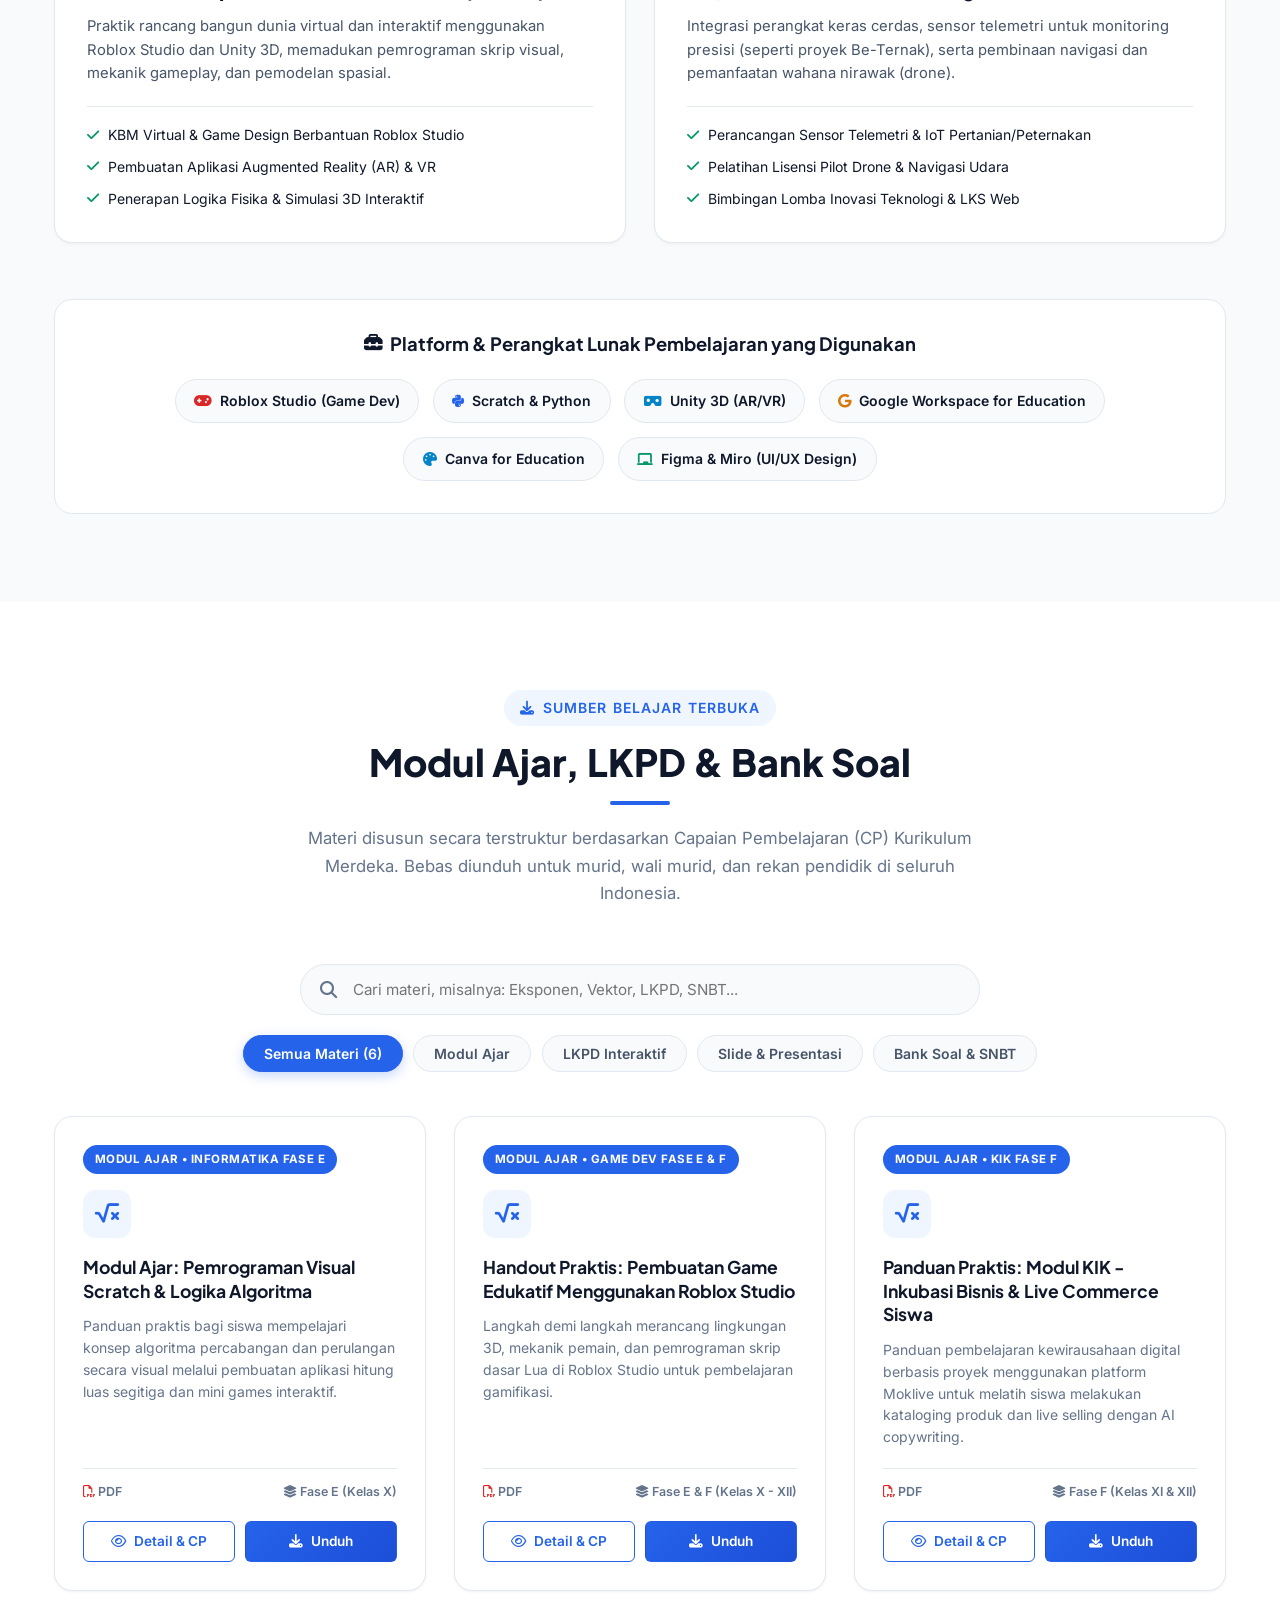
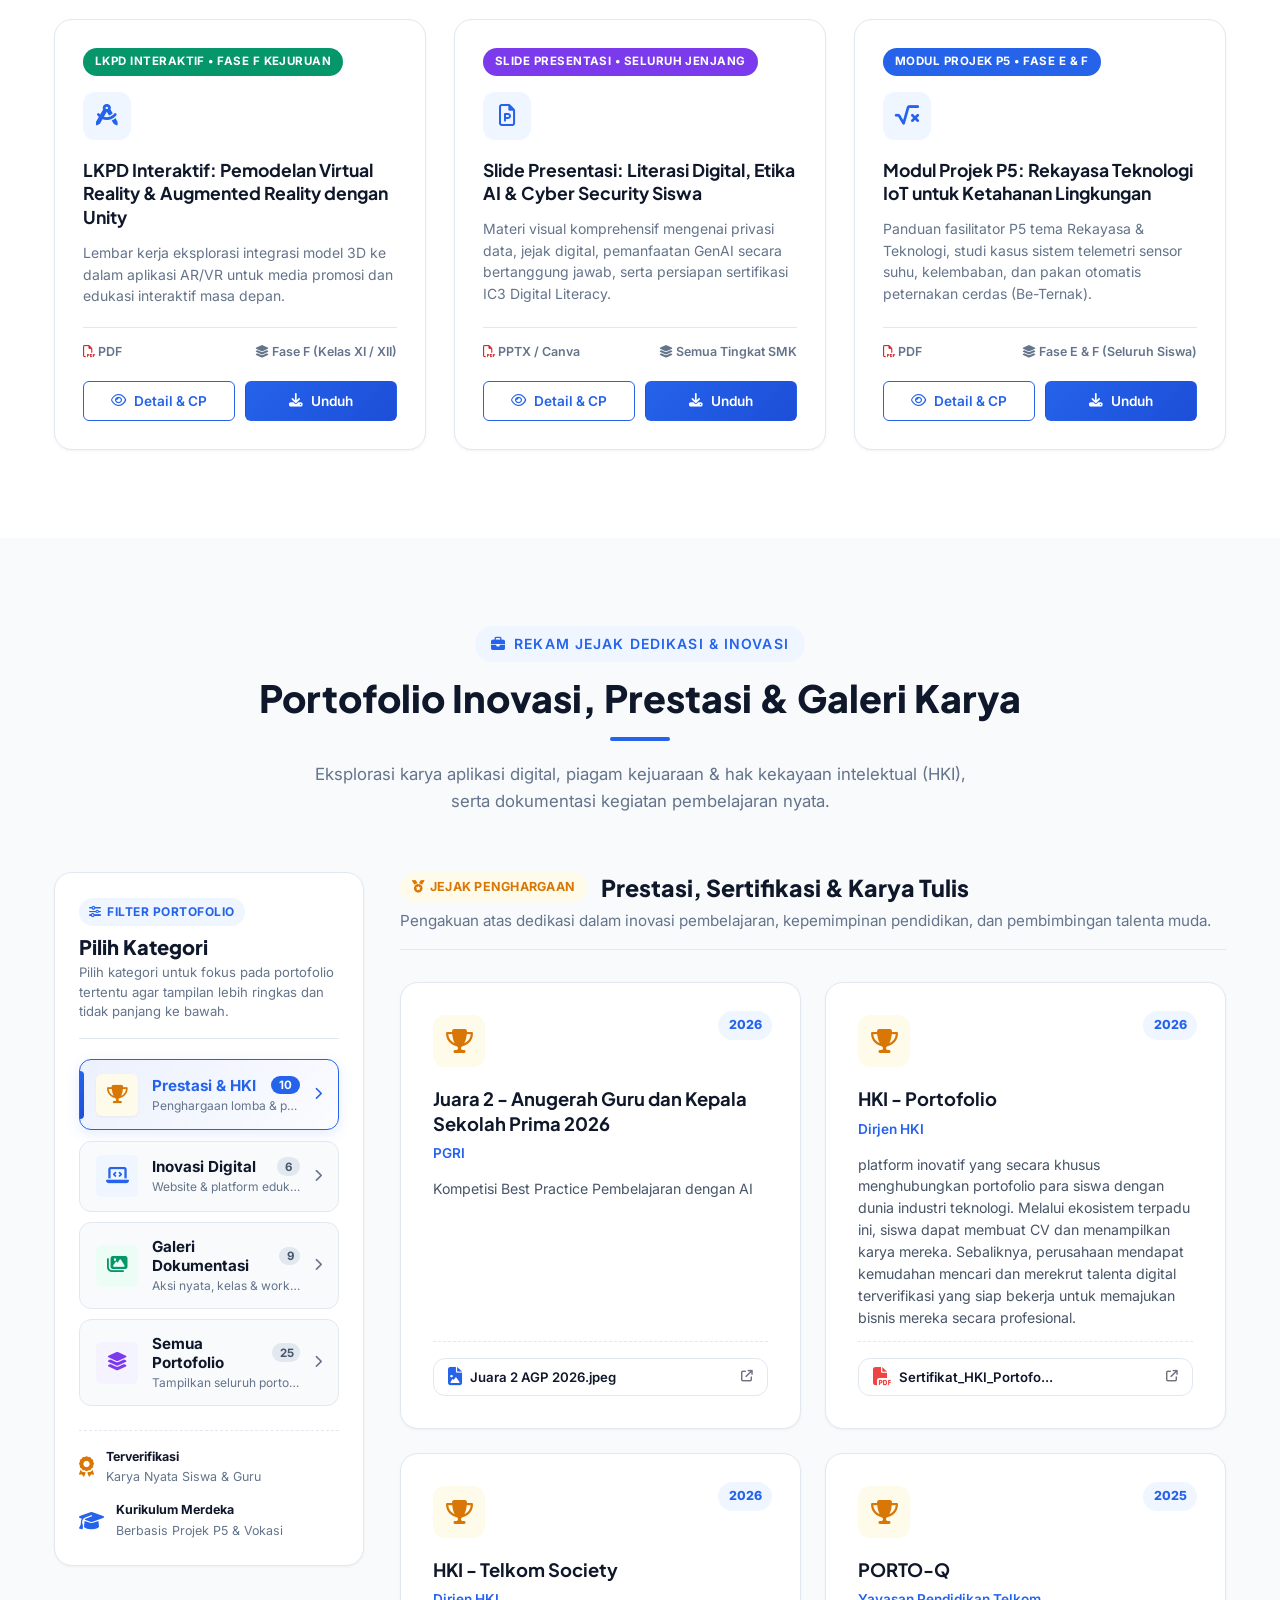
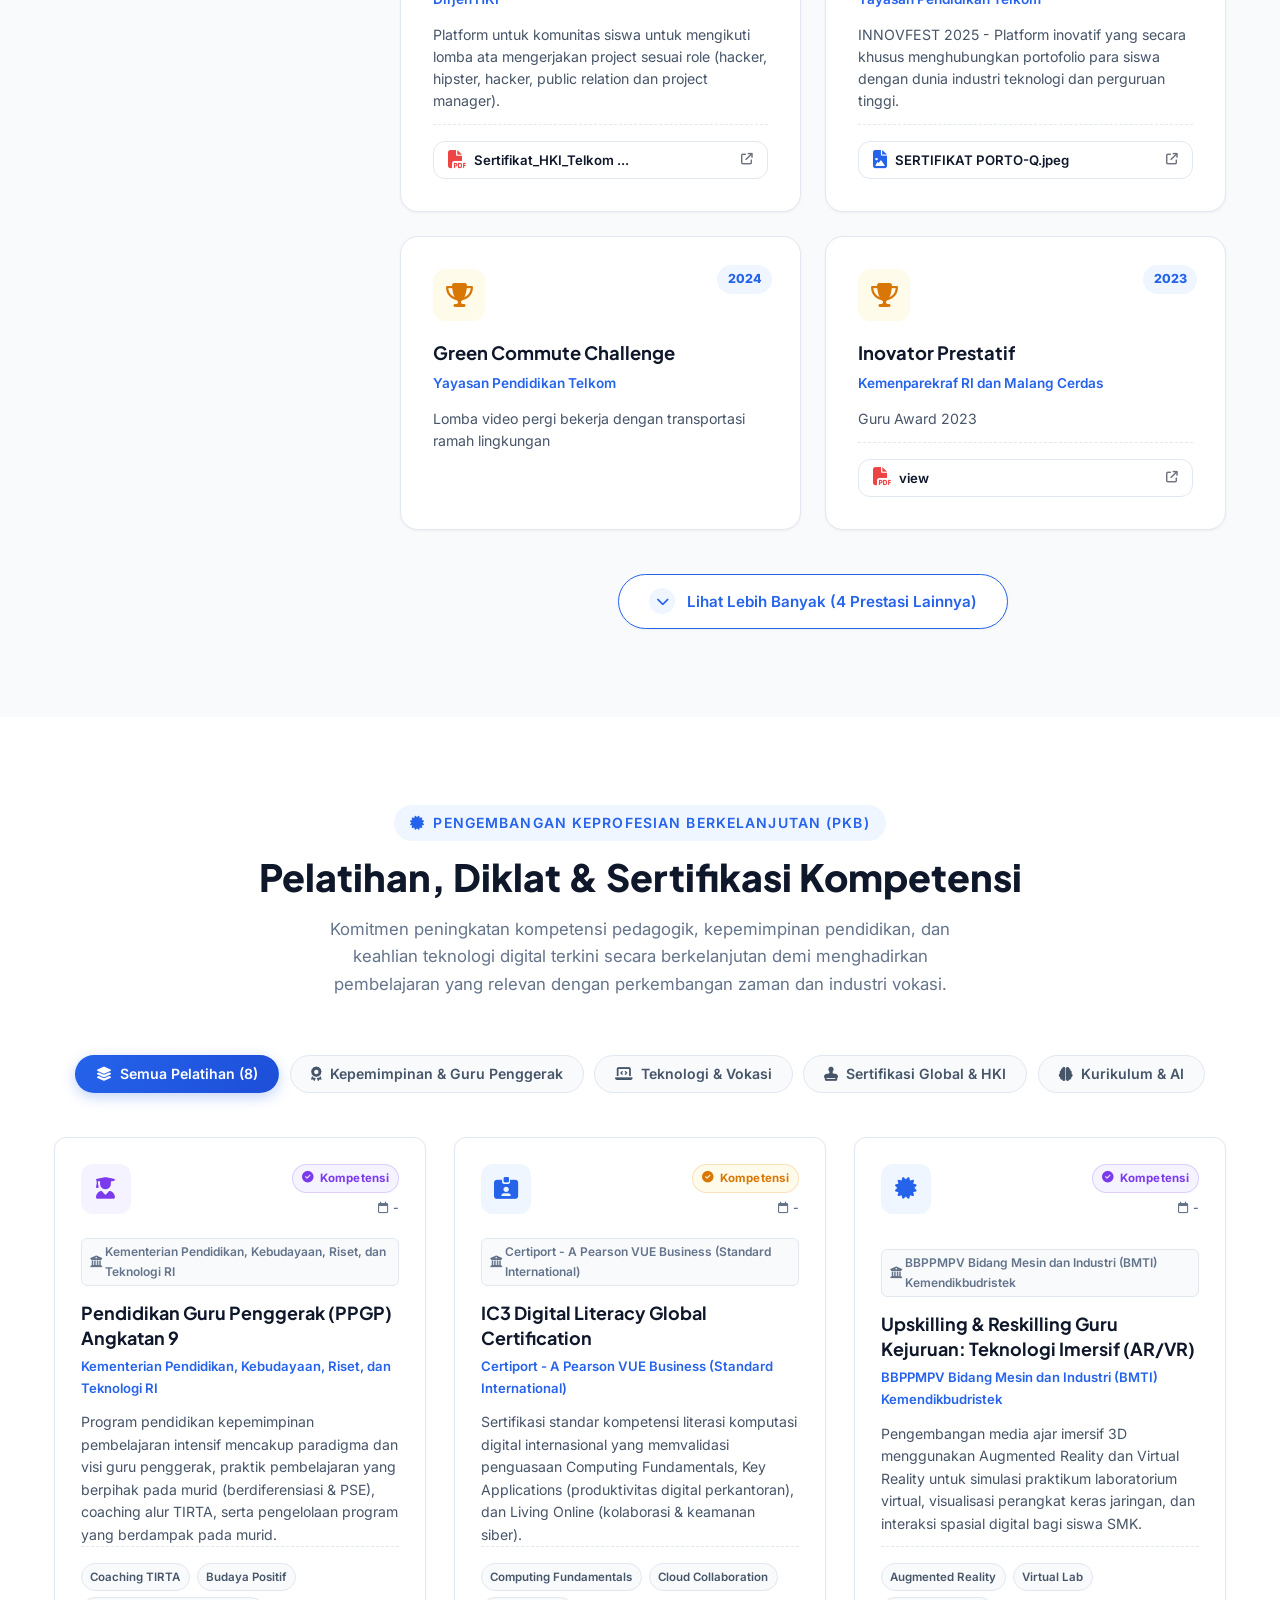
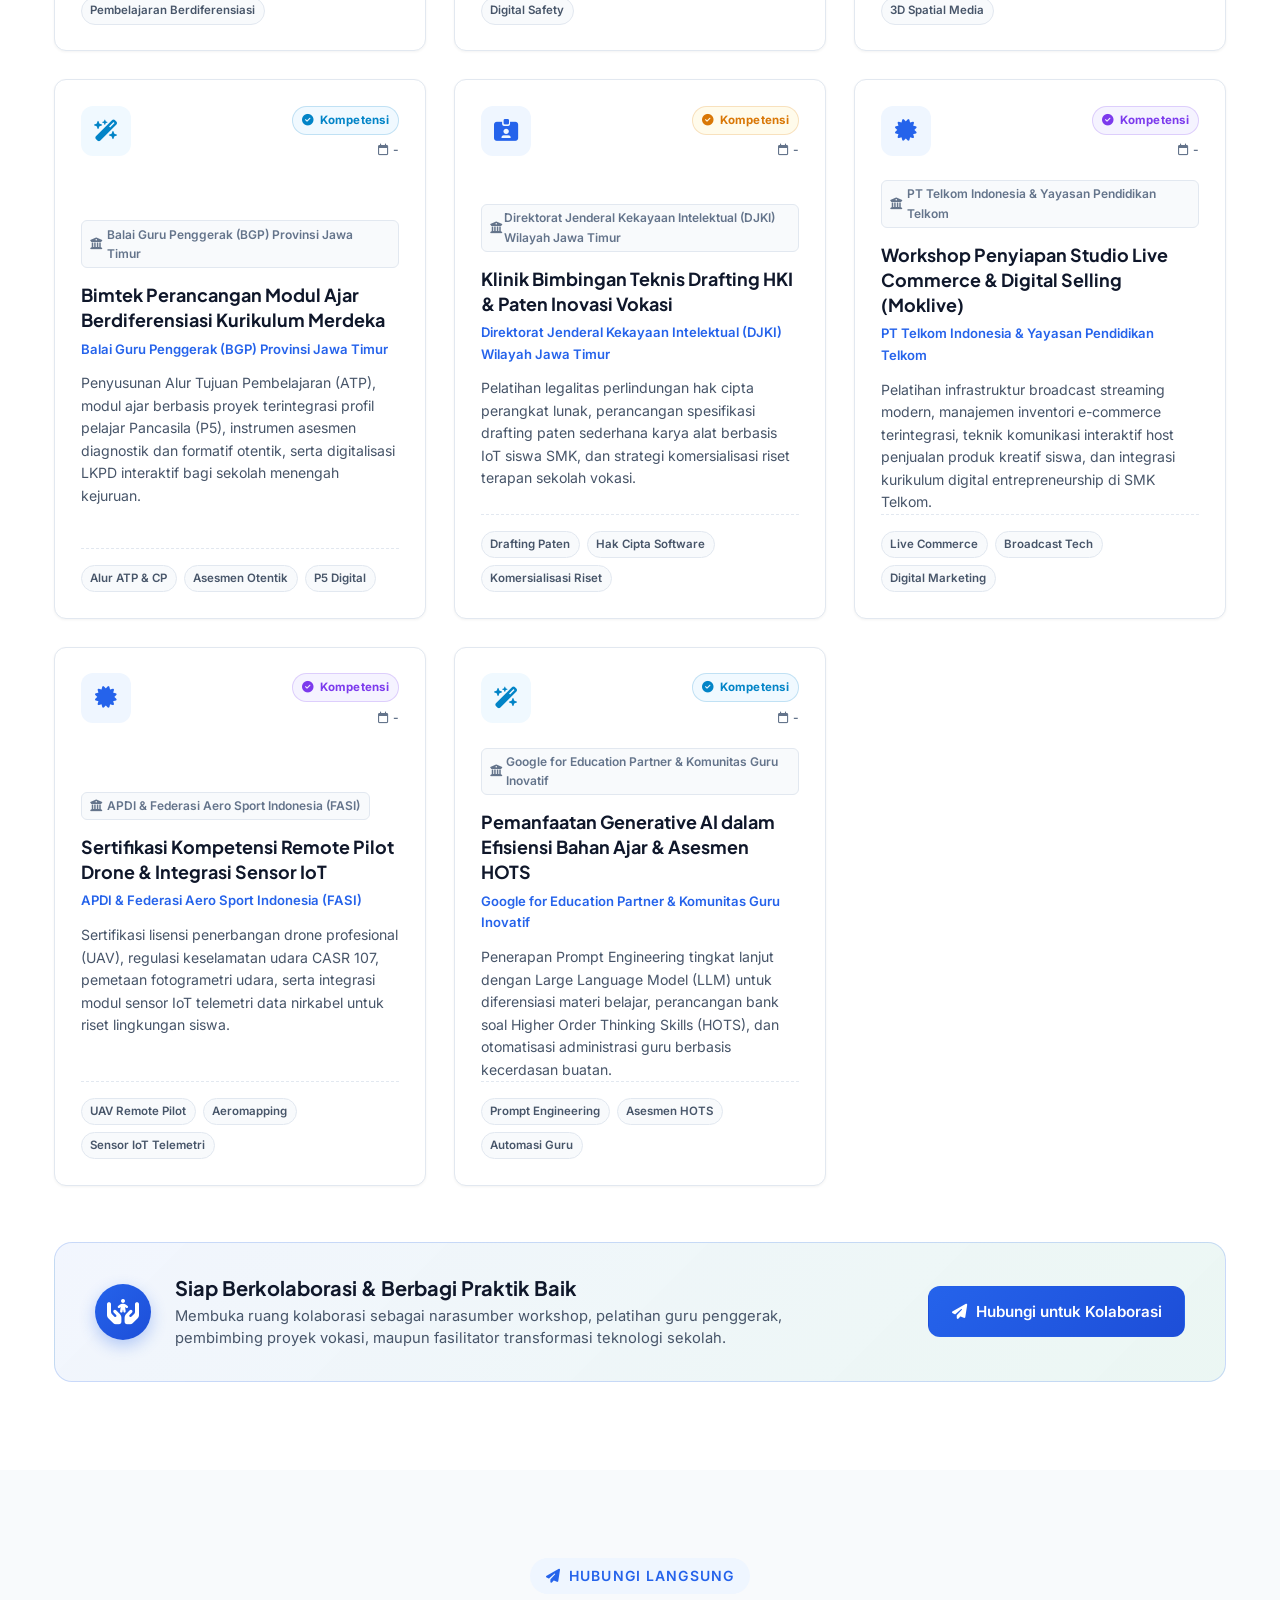
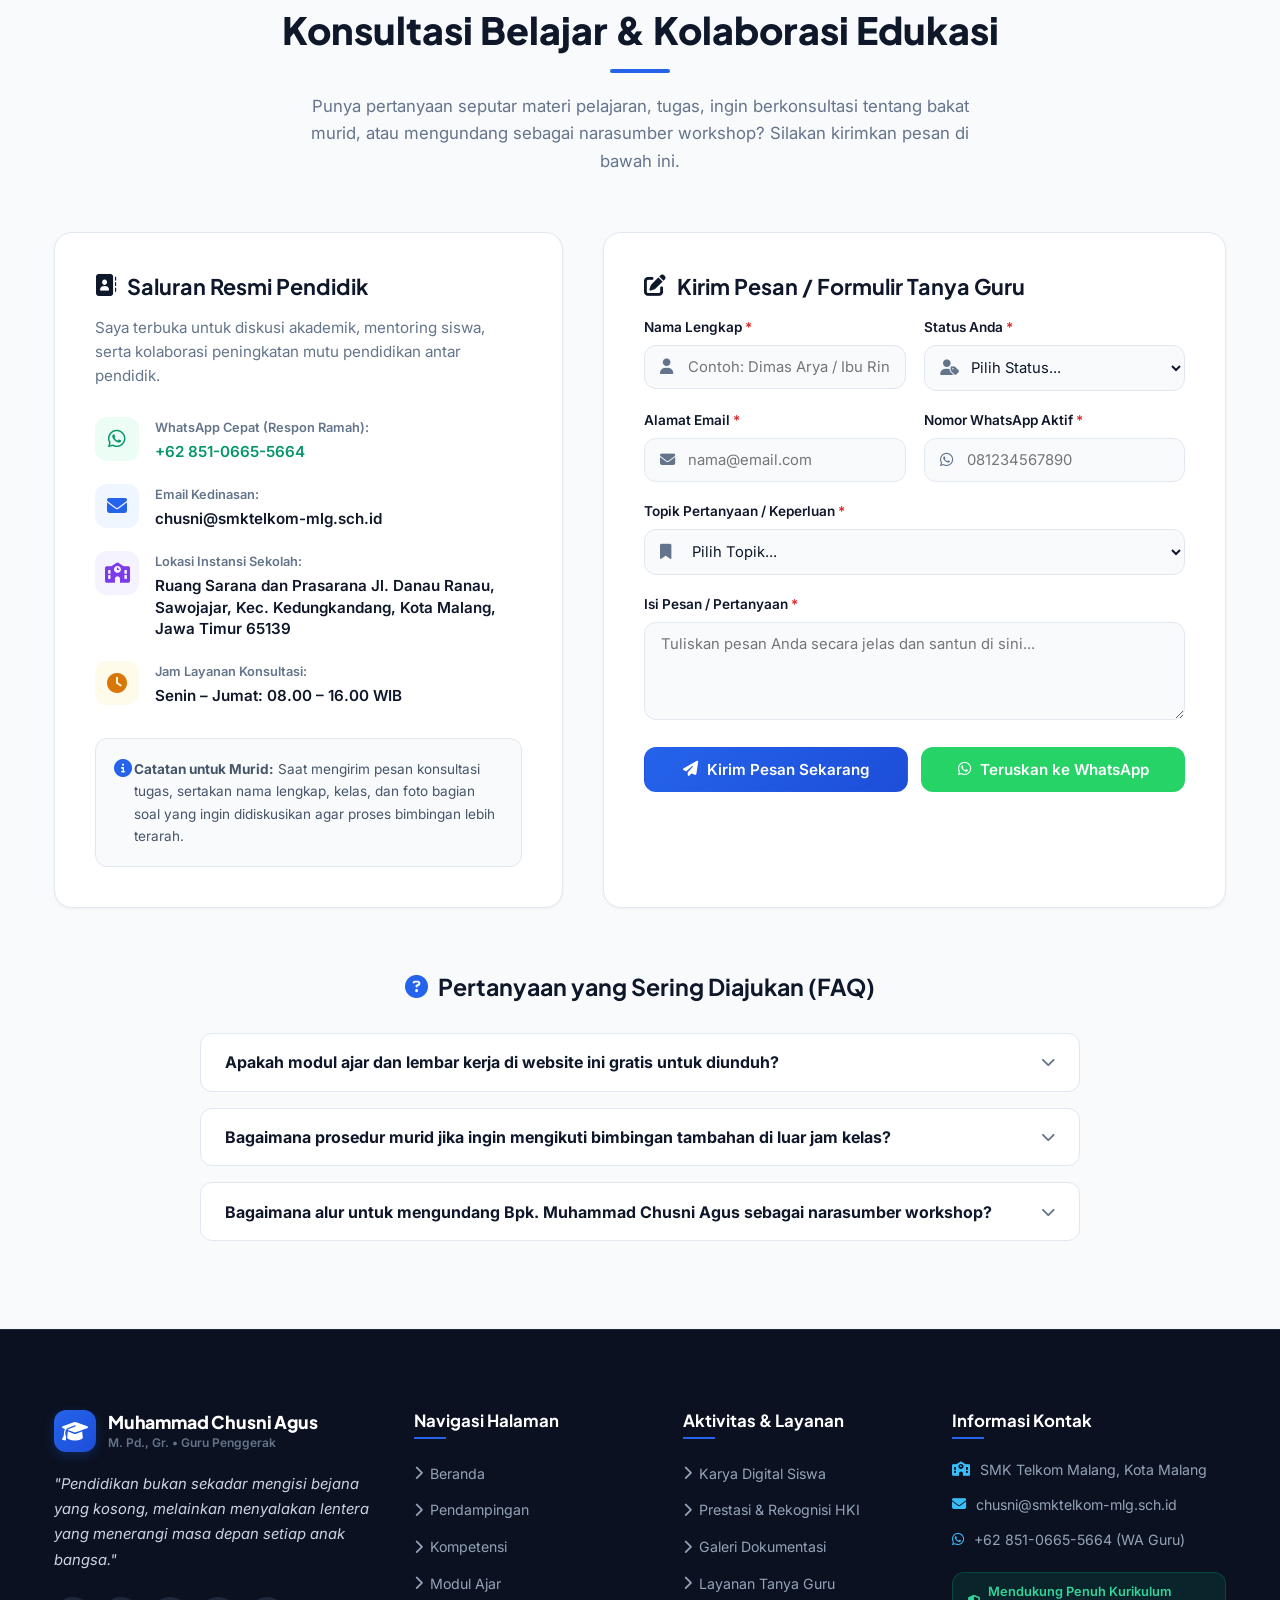
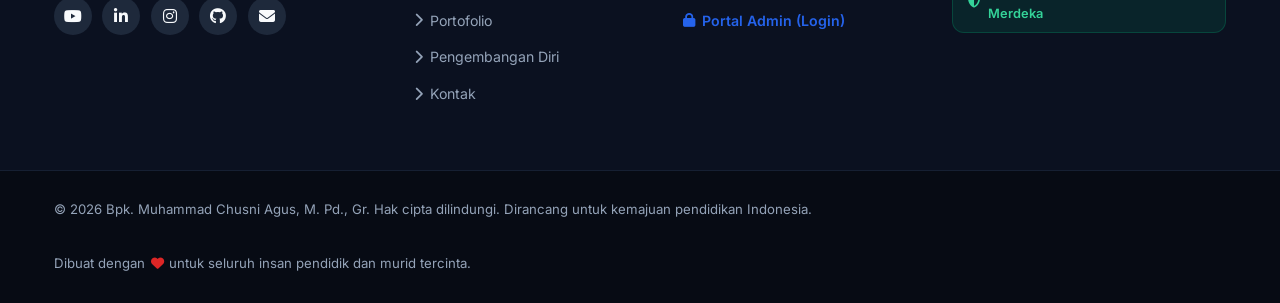
==== commit 777d8691: "fix: susunan dan foto thumbnail galeri dokumentasi di browser non lokal" ====
--- a/index.html
+++ b/index.html
@@ -34,7 +34,7 @@
   <aside class="top-announcement" aria-label="Pengumuman">
     <div class="container announcement-content">
       <span class="badge-pulse"><i class="fa-solid fa-bullhorn"></i> Baru</span>
-      <p>Modul Ajar Matematika Fase E & F (Kurikulum Merdeka) Semester Genap sudah tersedia untuk diunduh!</p>
+      <p>Modul Ajar KIK Fase E & F (Kurikulum Merdeka) Semester Genap sudah tersedia untuk diunduh!</p>
       <a href="#modul" class="announcement-link">Unduh Sekarang <i class="fa-solid fa-arrow-right"></i></a>
     </div>
   </aside>
@@ -100,7 +100,7 @@
           Mendidik dengan <span class="text-gradient">Hati</span>, Menginspirasi dengan <span class="text-gradient-alt">Aksi & Teknologi</span>
         </h1>
         <p class="hero-description">
-          Selamat datang di portal edukasi saya. Sebagai pendidik Matematika & Informatika, saya berkomitmen menghadirkan pembelajaran yang memanusiakan murid, interaktif, berbasis nalar kritis, dan relevan dengan tantangan abad ke-21.
+          Selamat datang di portal edukasi saya. Sebagai pendidik Kewirausahaan & Informatika, saya berkomitmen menghadirkan pembelajaran yang memanusiakan murid, interaktif, berbasis nalar kritis, dan relevan dengan tantangan abad ke-21.
         </p>
 
         <!-- Key Meta Pills -->
@@ -1030,7 +1030,7 @@
 
       <!-- Gallery Filter -->
       <div class="gallery-filters" id="gallery-filters">
-        <button class="gallery-filter-btn active" data-filter="all">Semua Foto (8)</button>
+        <button class="gallery-filter-btn active" data-filter="all">Semua Foto (9)</button>
         <button class="gallery-filter-btn" data-filter="kelas">Suasana Kelas</button>
         <button class="gallery-filter-btn" data-filter="projek">Projek P5 & STEM</button>
         <button class="gallery-filter-btn" data-filter="pelatihan">Workshop & Berbagi</button>
@@ -1038,13 +1038,49 @@
 
       <!-- Gallery Grid -->
       <div class="gallery-grid" id="gallery-grid">
+        <div class="gallery-item" data-category="projek">
+          <div class="gallery-thumb">
+            <img 
+              src="assets/galeri/stem-hafecs.jpg" 
+              alt="Pelatihan STEM Elevate Class - HAFECS" 
+              loading="lazy" 
+              onerror="this.onerror=null; this.src='assets/galeri-default.jpg';">
+            <div class="gallery-overlay">
+              <div class="gallery-caption">
+                <span class="gallery-tag">Pelatihan</span>
+                <h4>Pelatihan STEM Elevate Class - HAFECS</h4>
+                <p>Stem</p>
+              </div>
+              <button class="btn-zoom" aria-label="Perbesar Foto"><i class="fa-solid fa-maximize"></i></button>
+            </div>
+          </div>
+        </div>
+
         <div class="gallery-item" data-category="pelatihan">
           <div class="gallery-thumb">
             <img 
-              src="[data-uri]" 
+              src="assets/galeri/anugerah-guru-prima-2026.jpg" 
+              alt="Anugerah Guru dan Kepala Sekolah Prima 2026" 
+              loading="lazy" 
+              onerror="this.onerror=null; this.src='assets/galeri-default.jpg';">
+            <div class="gallery-overlay">
+              <div class="gallery-caption">
+                <span class="gallery-tag">Kompetisi Guru</span>
+                <h4>Anugerah Guru dan Kepala Sekolah Prima 2026</h4>
+                <p>First Time Second Place</p>
+              </div>
+              <button class="btn-zoom" aria-label="Perbesar Foto"><i class="fa-solid fa-maximize"></i></button>
+            </div>
+          </div>
+        </div>
+
+        <div class="gallery-item" data-category="pelatihan">
+          <div class="gallery-thumb">
+            <img 
+              src="assets/galeri/roblox-studio.jpg" 
               alt="Pembelajaran Game menggunakan Roblox Studio" 
-              loading="lazy"
-            >
+              loading="lazy" 
+              onerror="this.onerror=null; this.src='assets/galeri-default.jpg';">
             <div class="gallery-overlay">
               <div class="gallery-caption">
                 <span class="gallery-tag">Workshop Daring</span>
@@ -1059,10 +1095,10 @@
         <div class="gallery-item" data-category="projek">
           <div class="gallery-thumb">
             <img 
-              src="[data-uri]" 
+              src="assets/galeri/pitching-day.jpg" 
               alt="Pitching Day - Lomba PT. Telkom Indonesia" 
-              loading="lazy"
-            >
+              loading="lazy" 
+              onerror="this.onerror=null; this.src='assets/galeri-default.jpg';">
             <div class="gallery-overlay">
               <div class="gallery-caption">
                 <span class="gallery-tag">Pitching Day</span>
@@ -1077,28 +1113,10 @@
         <div class="gallery-item" data-category="kelas">
           <div class="gallery-thumb">
             <img 
-              src="[data-uri]" 
-              alt="Game Roblox" 
-              loading="lazy"
-            >
-            <div class="gallery-overlay">
-              <div class="gallery-caption">
-                <span class="gallery-tag">KBM Daring</span>
-                <h4>Game Roblox</h4>
-                <p>KBM Virtual menggunakan Game Roblox.</p>
-              </div>
-              <button class="btn-zoom" aria-label="Perbesar Foto"><i class="fa-solid fa-maximize"></i></button>
-            </div>
-          </div>
-        </div>
-
-        <div class="gallery-item" data-category="kelas">
-          <div class="gallery-thumb">
-            <img 
-              src="[data-uri]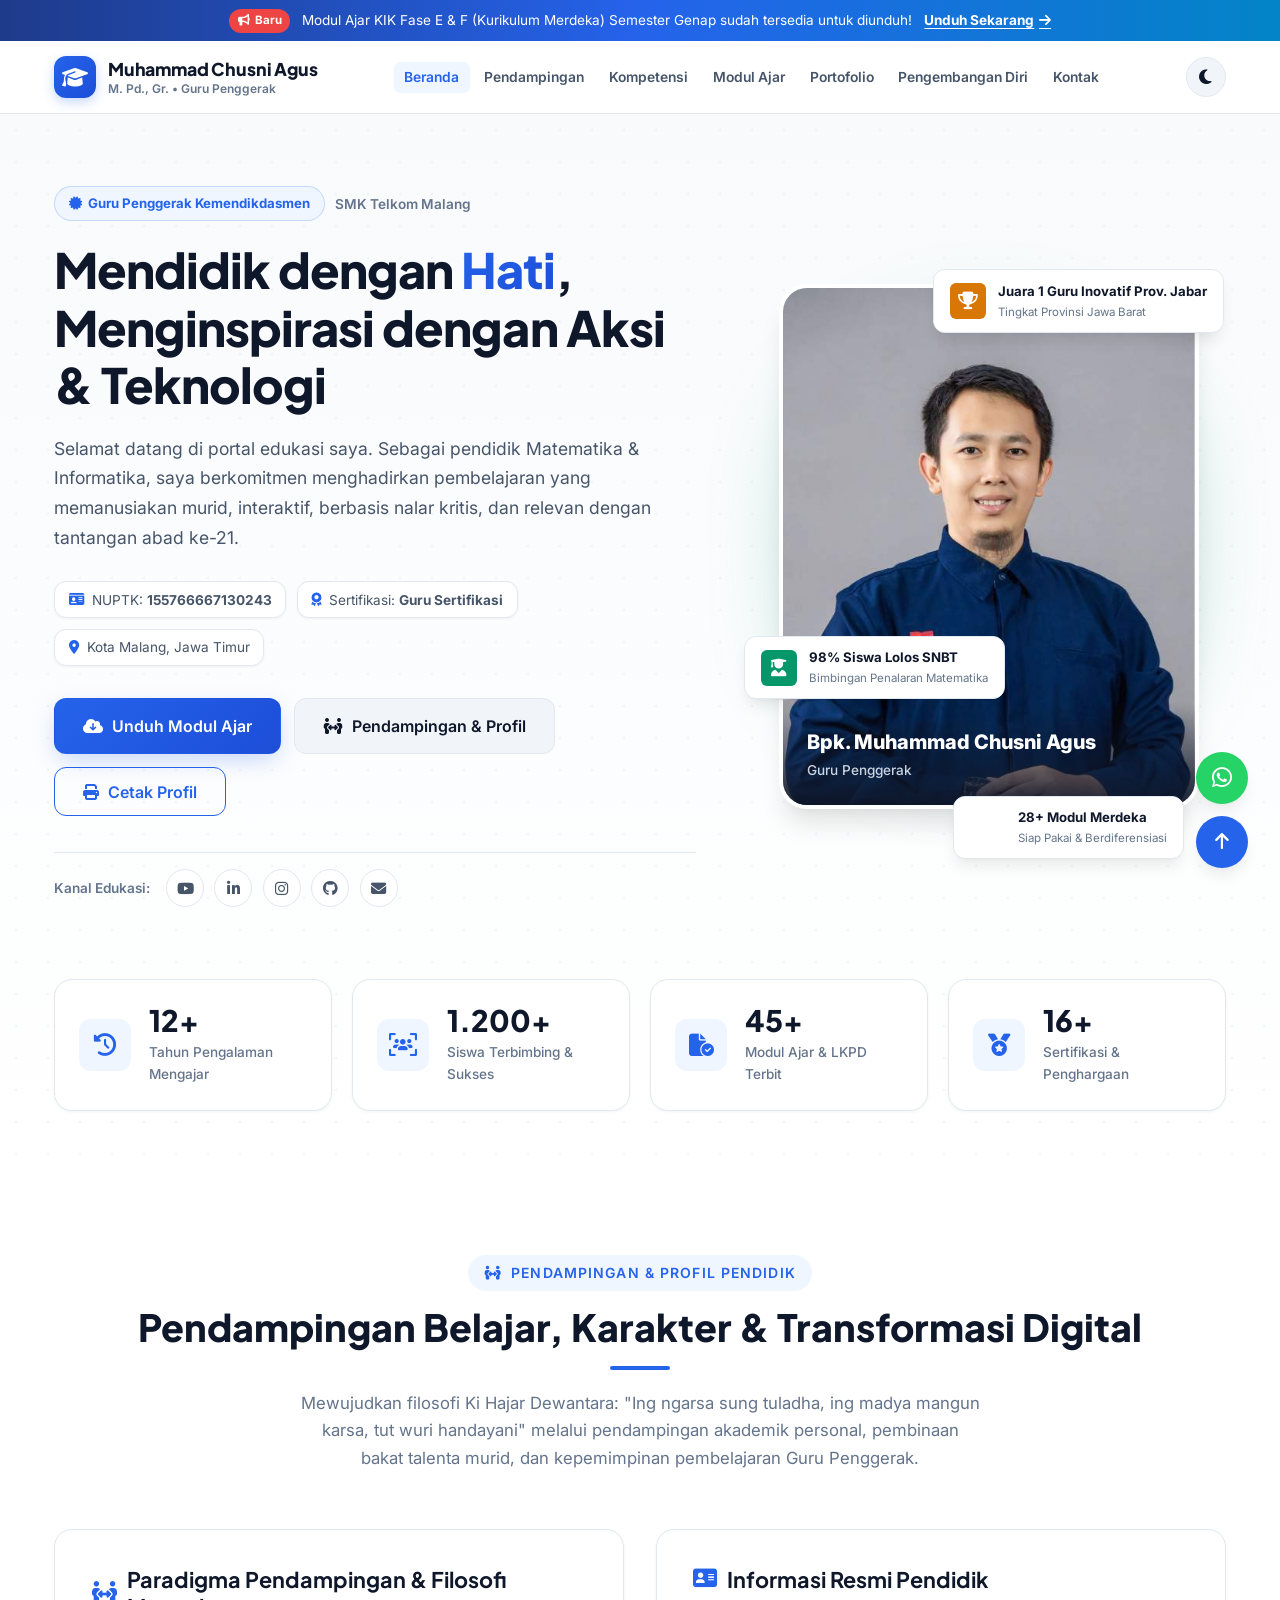
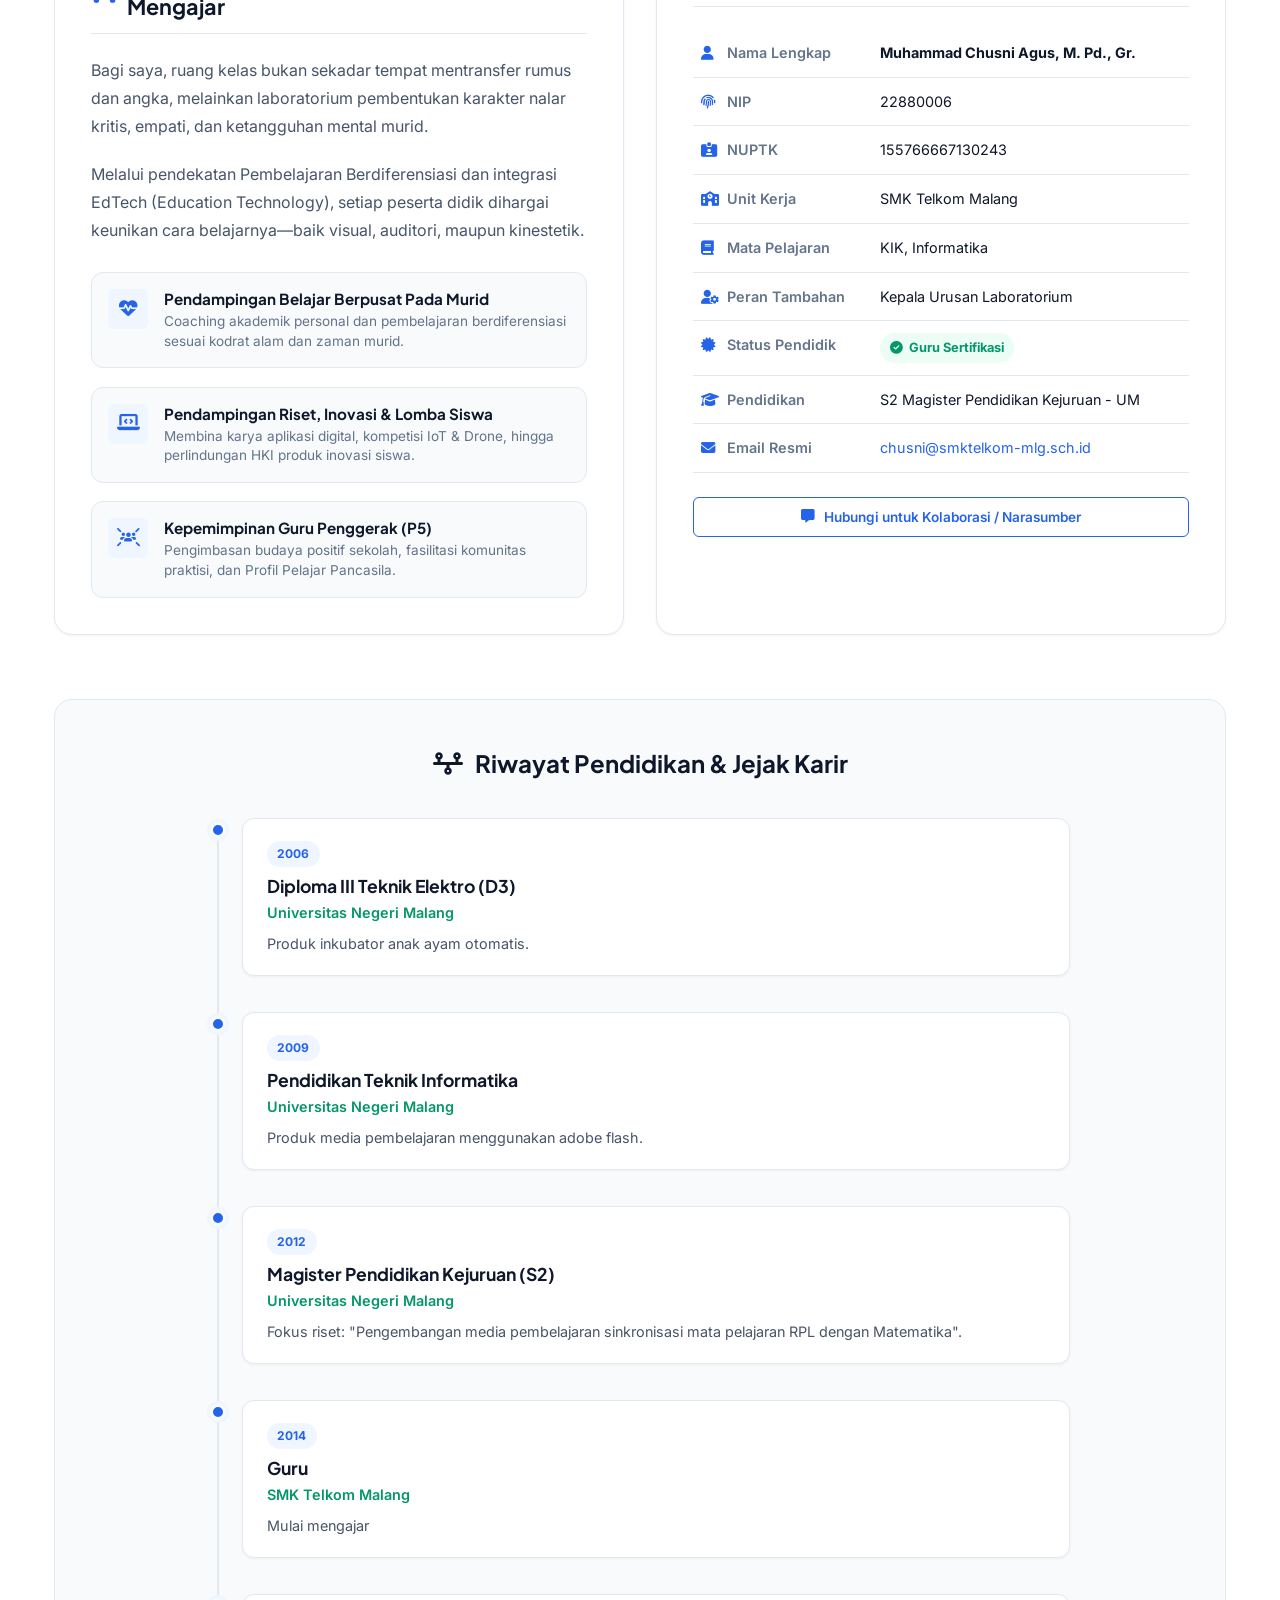
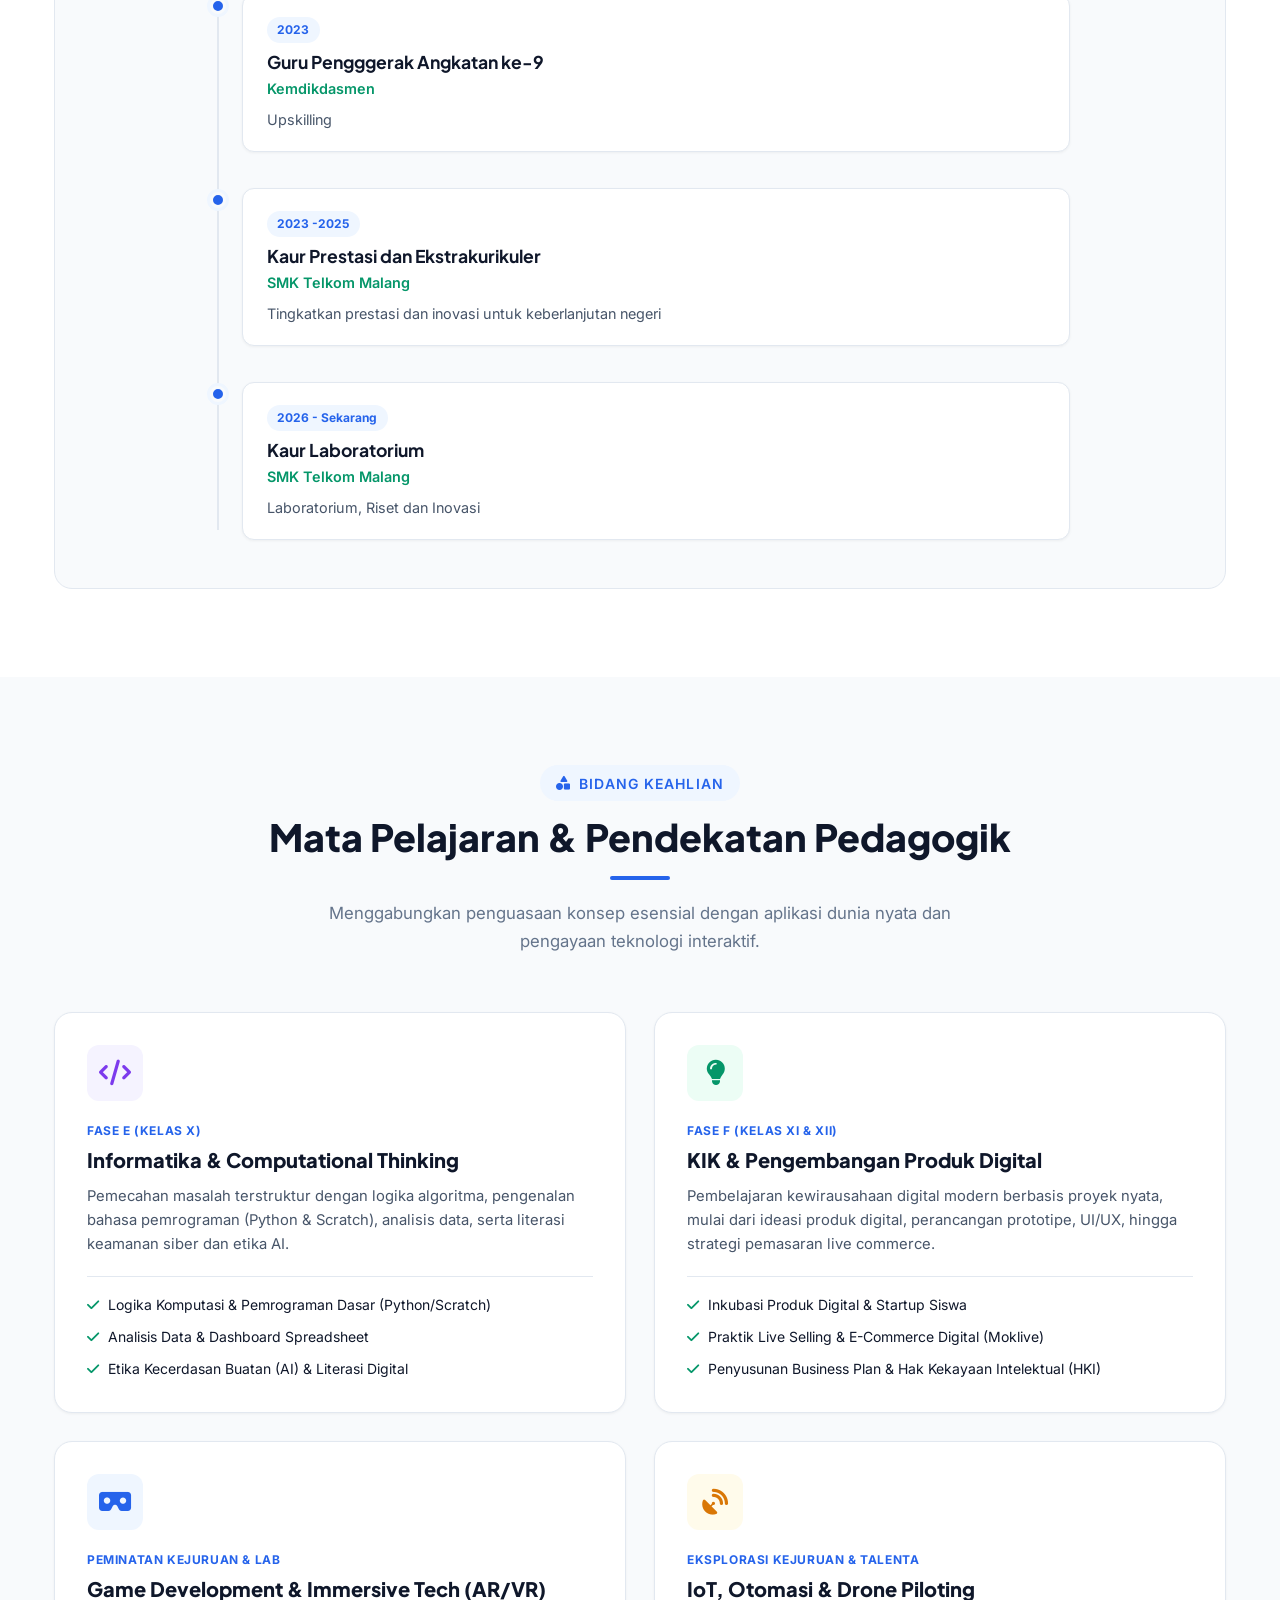
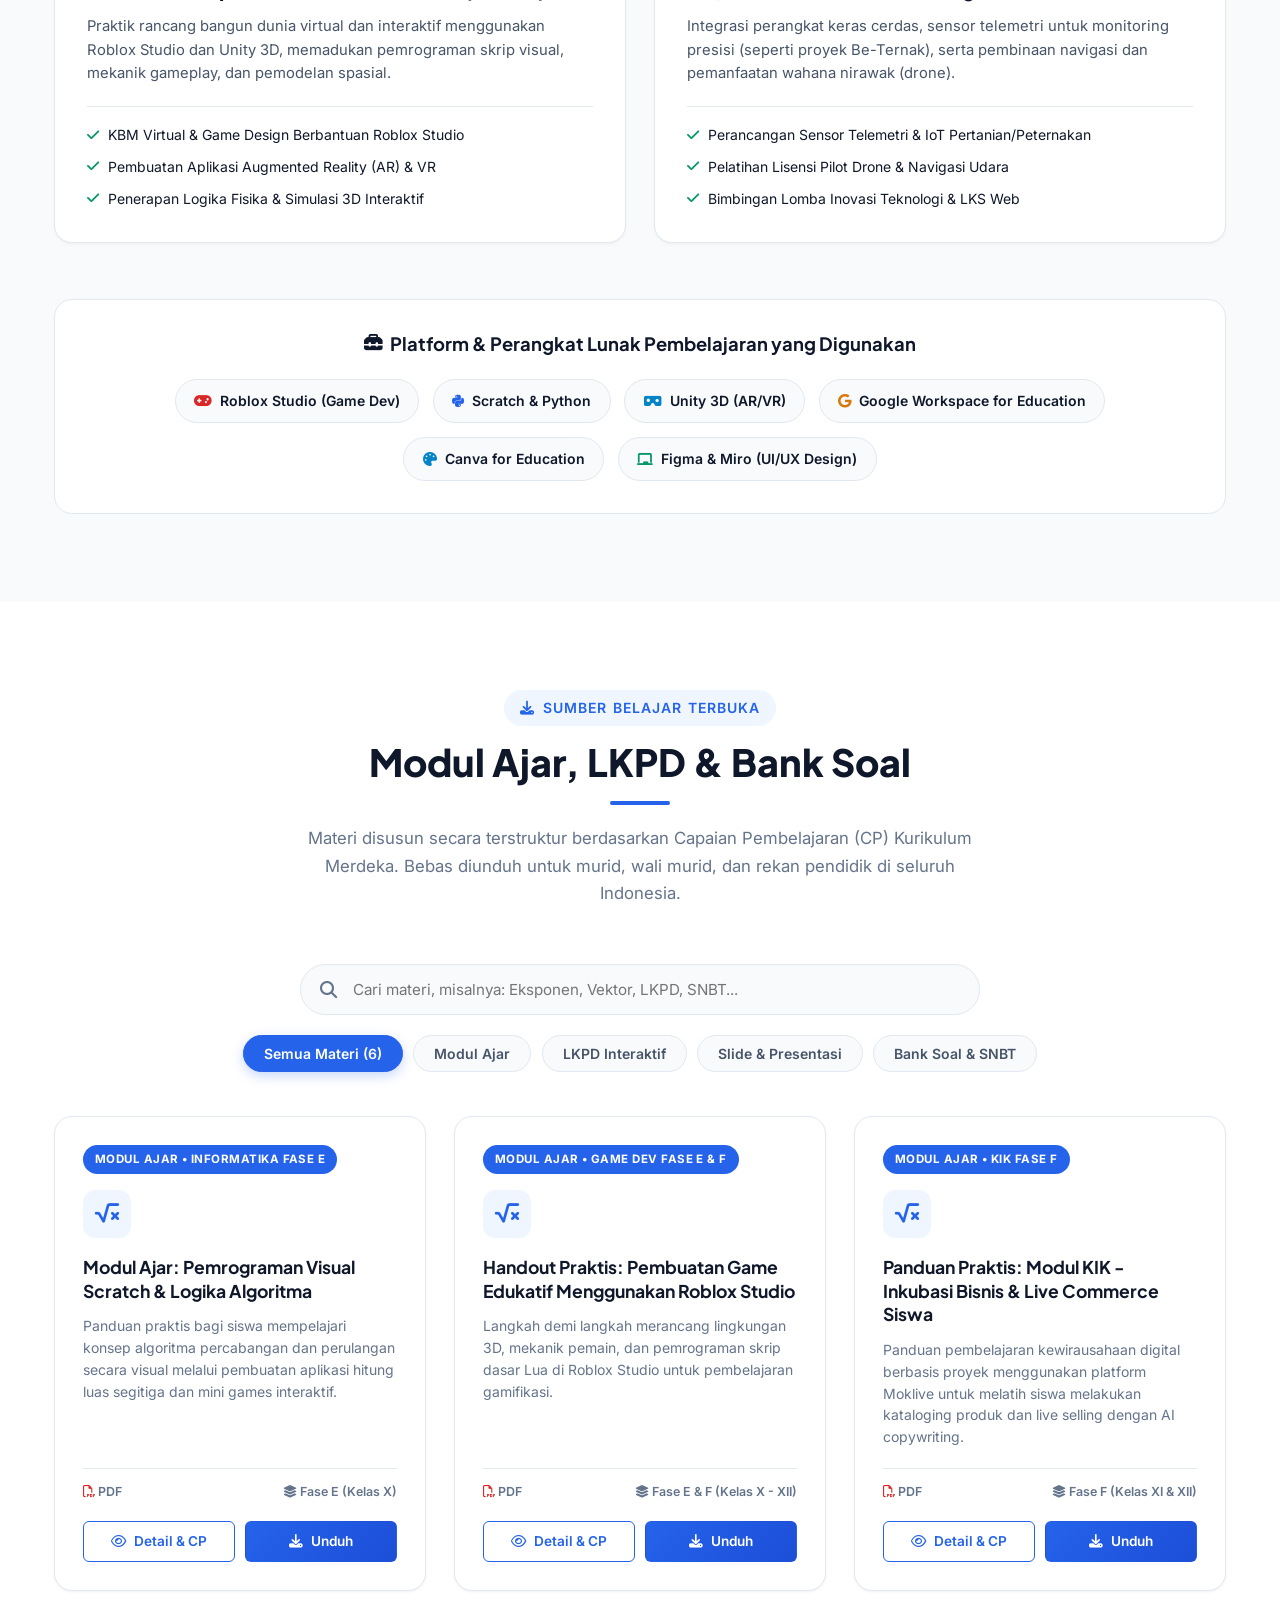
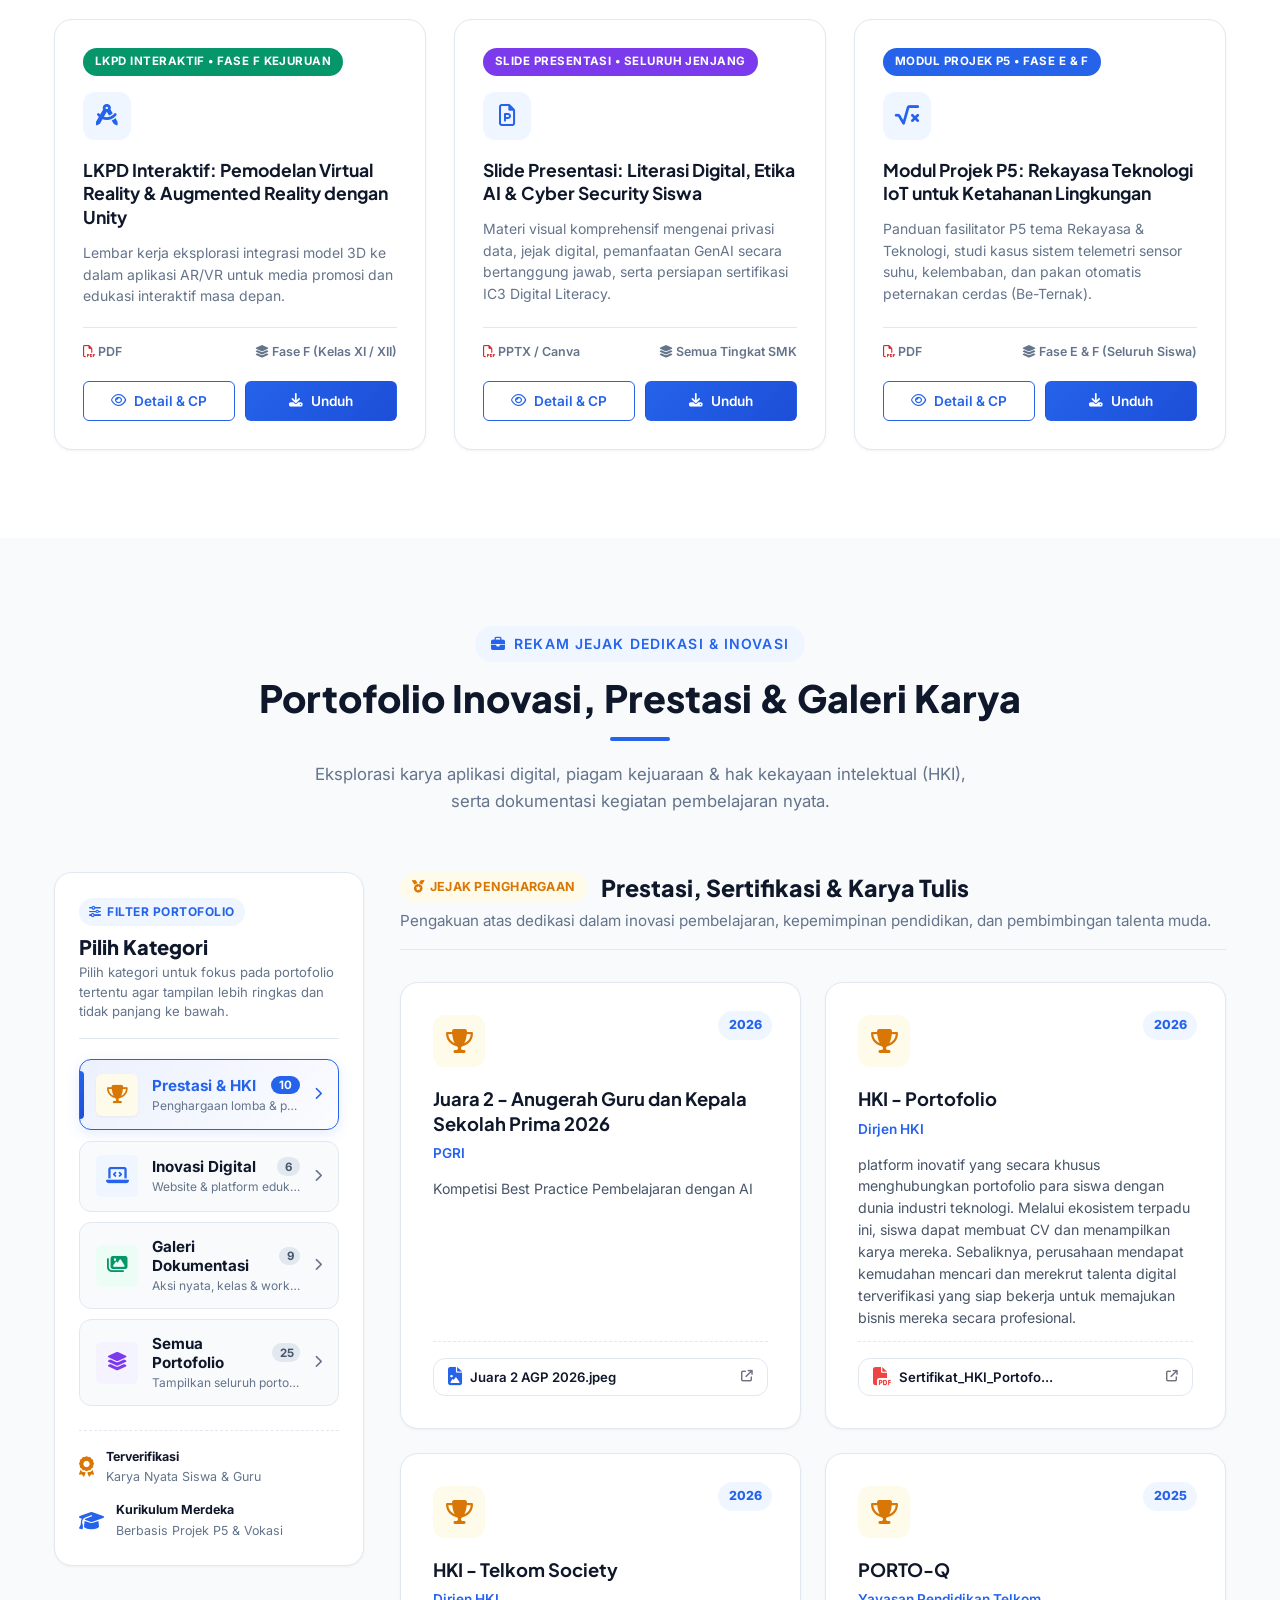
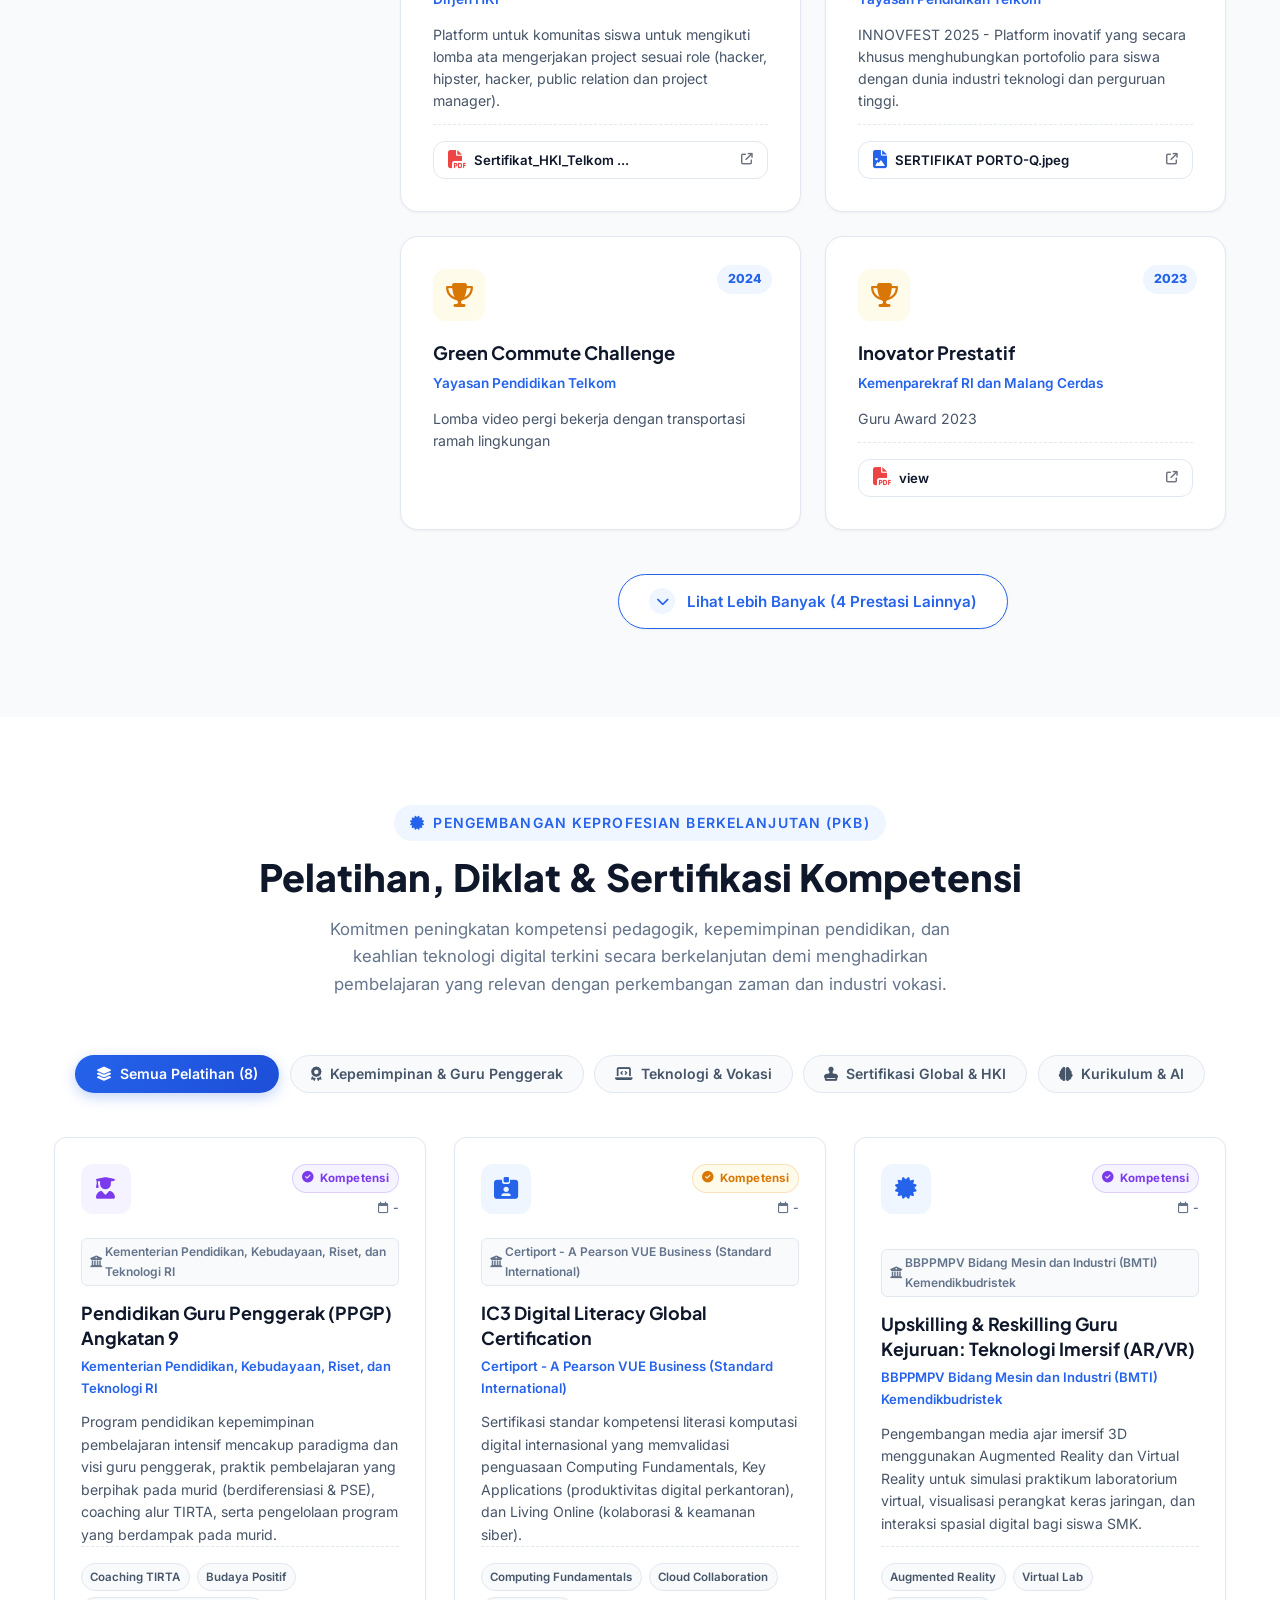
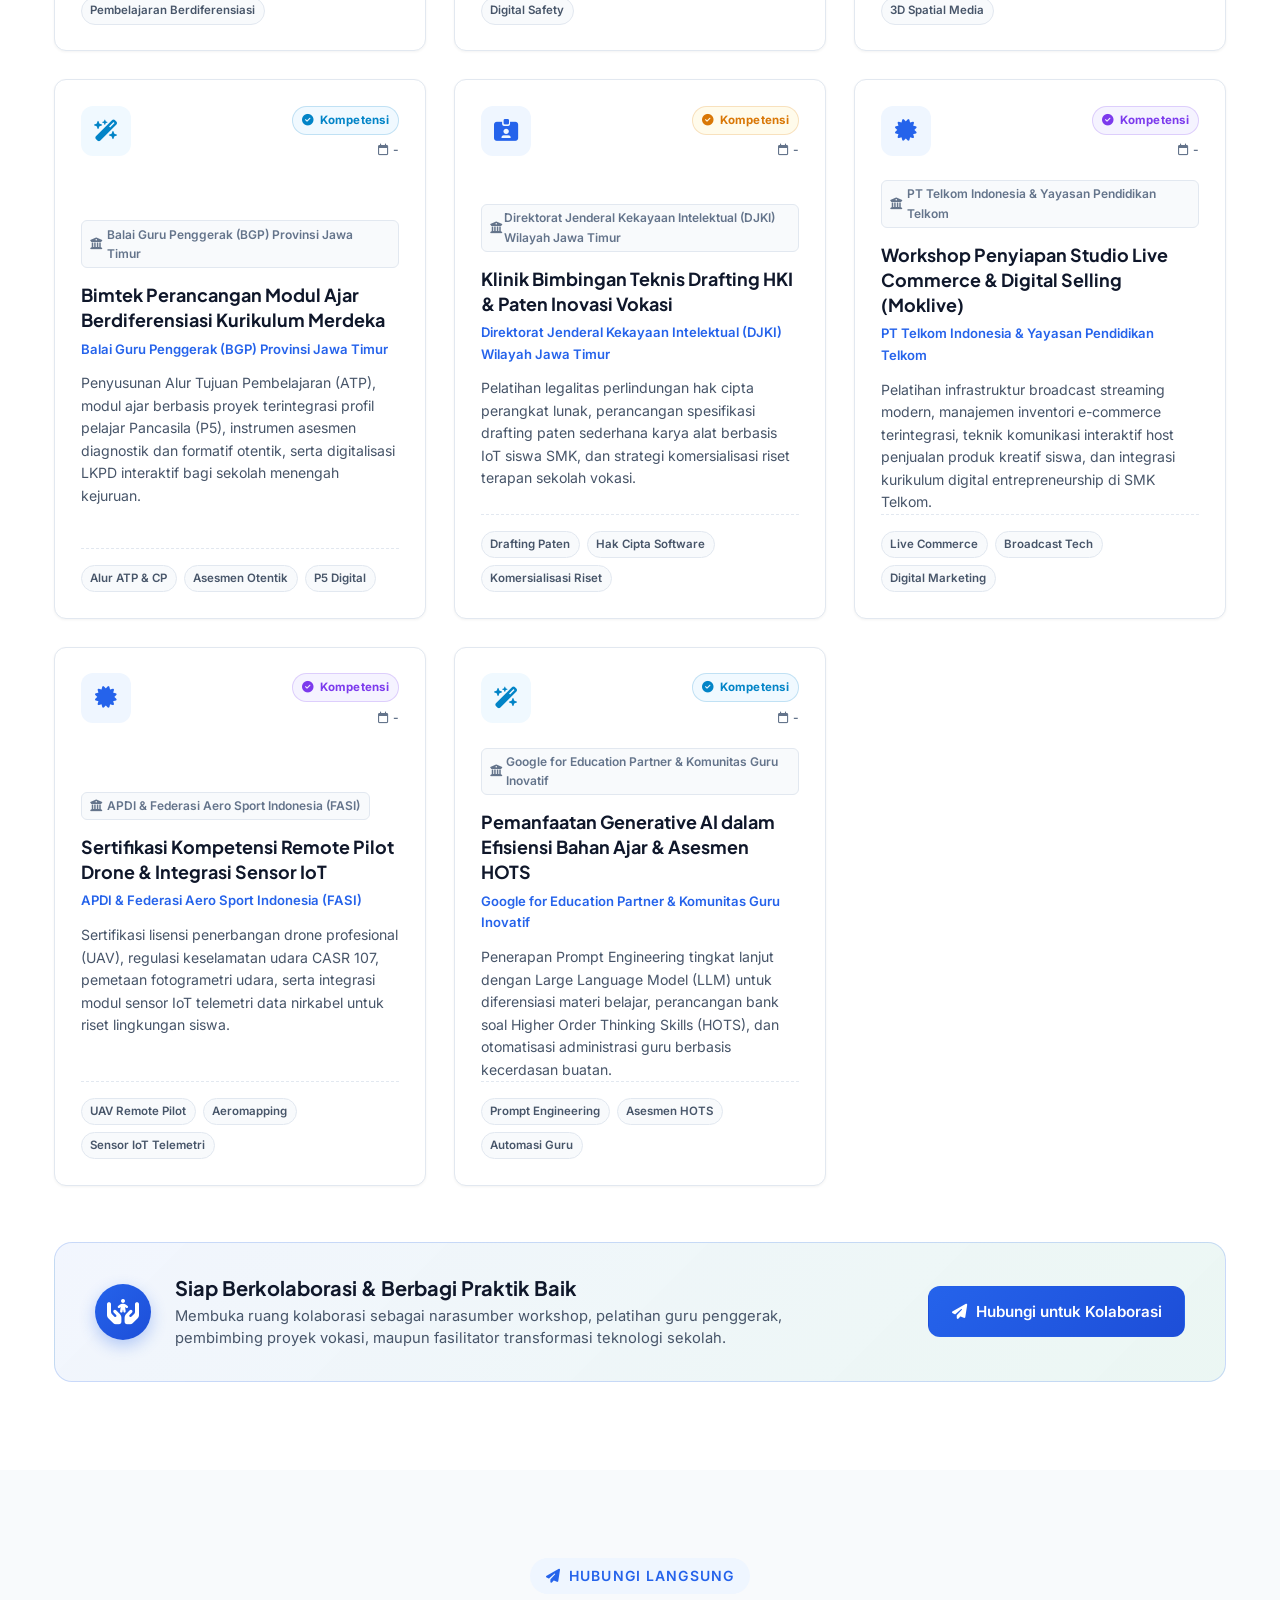
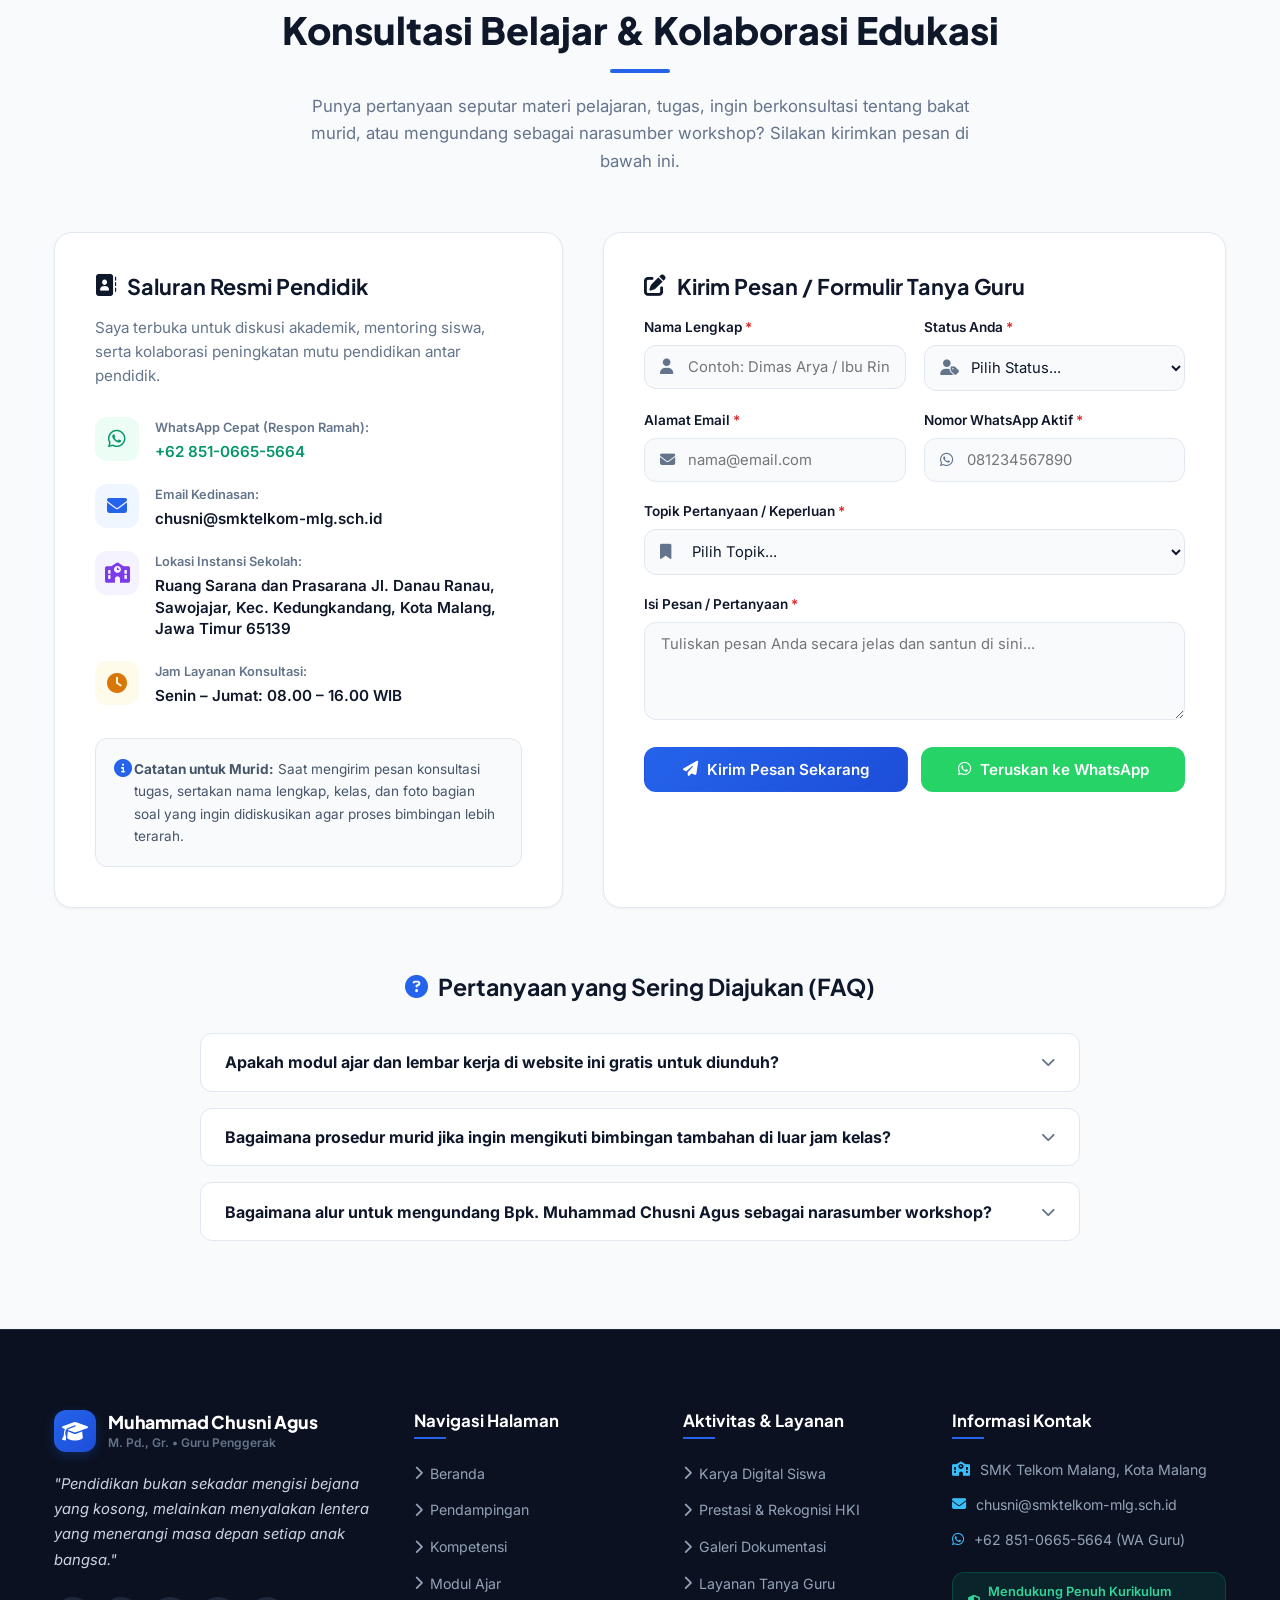
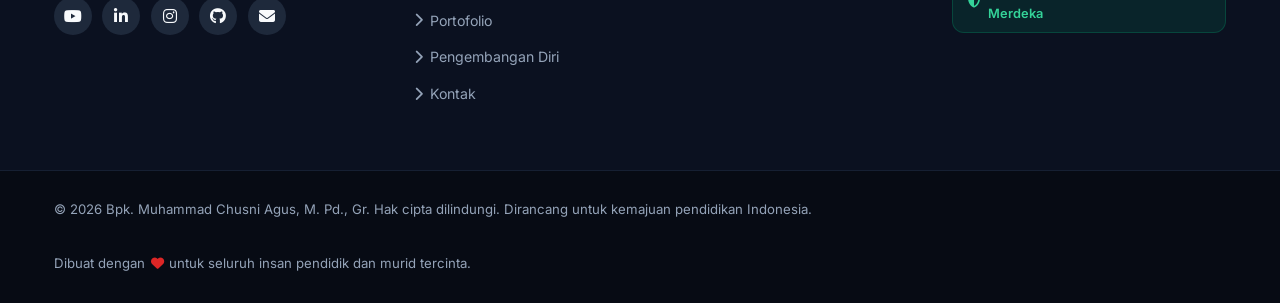
==== commit 2950593d: "feat(security): sembunyikan portal admin, hapus tombol login publik, tambahkan noindex dan robots.tx" ====
--- a/index.html
+++ b/index.html
@@ -71,10 +71,6 @@
           <i class="fa-solid fa-moon icon-moon"></i>
           <i class="fa-solid fa-sun icon-sun"></i>
         </button>
-        <!-- Akses Admin Tersembunyi (Discreet & Pintasan: Ctrl+Shift+A atau Klik Ganda Logo) -->
-        <a href="admin.html" class="nav-admin-hidden" id="nav-admin-trigger" title="Portal Admin (Pintasan: Ctrl+Shift+A)" aria-label="Portal Admin">
-          <i class="fa-solid fa-lock"></i>
-        </a>
         <button id="mobile-toggle" class="btn-mobile-toggle" aria-label="Buka Menu Navigasi" aria-expanded="false">
           <span class="bar"></span>
           <span class="bar"></span>
@@ -1780,7 +1776,6 @@
           <li><a href="#prestasi"><i class="fa-solid fa-chevron-right"></i> Prestasi & Rekognisi HKI</a></li>
           <li><a href="#galeri"><i class="fa-solid fa-chevron-right"></i> Galeri Dokumentasi</a></li>
           <li><a href="#kontak"><i class="fa-solid fa-chevron-right"></i> Layanan Tanya Guru</a></li>
-          <li><a href="admin.html" target="_blank" style="color: var(--brand-primary); font-weight: 600;"><i class="fa-solid fa-lock"></i> Portal Admin (Login)</a></li>
         </ul>
       </div>
 
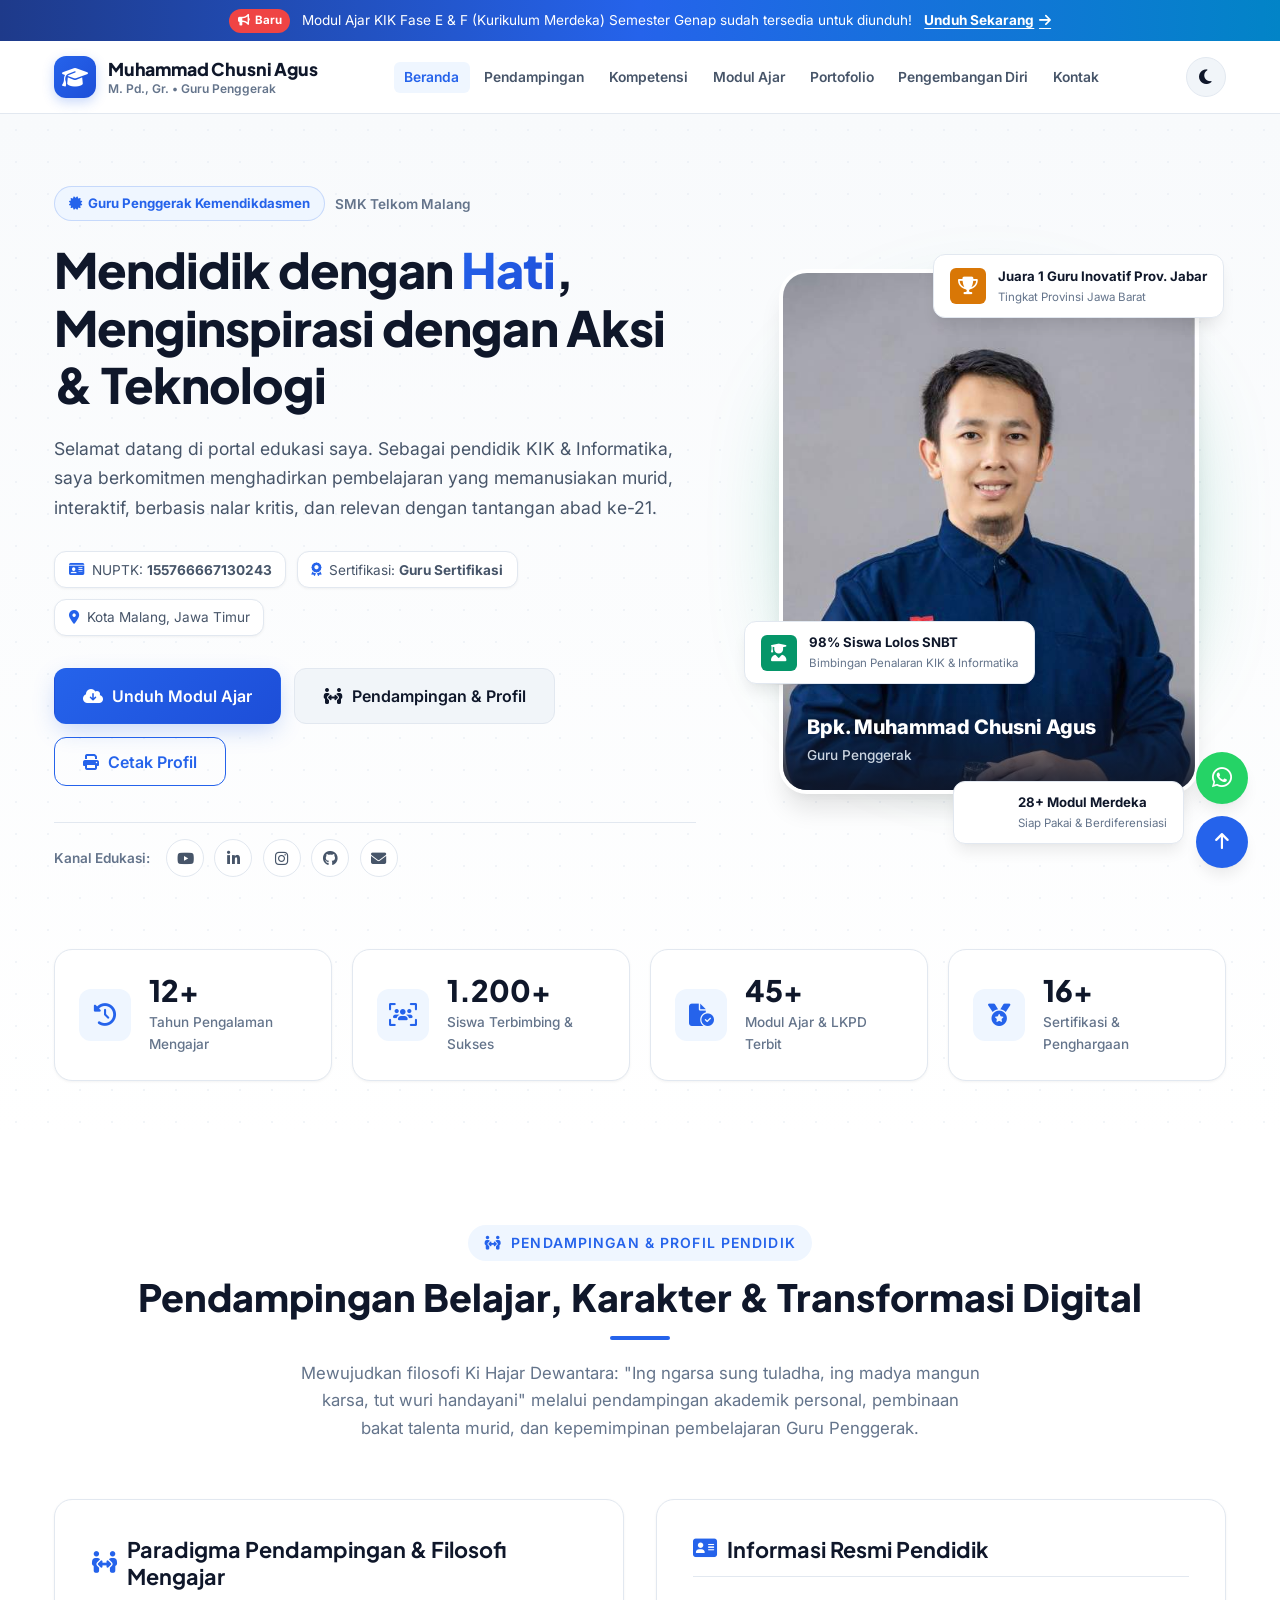
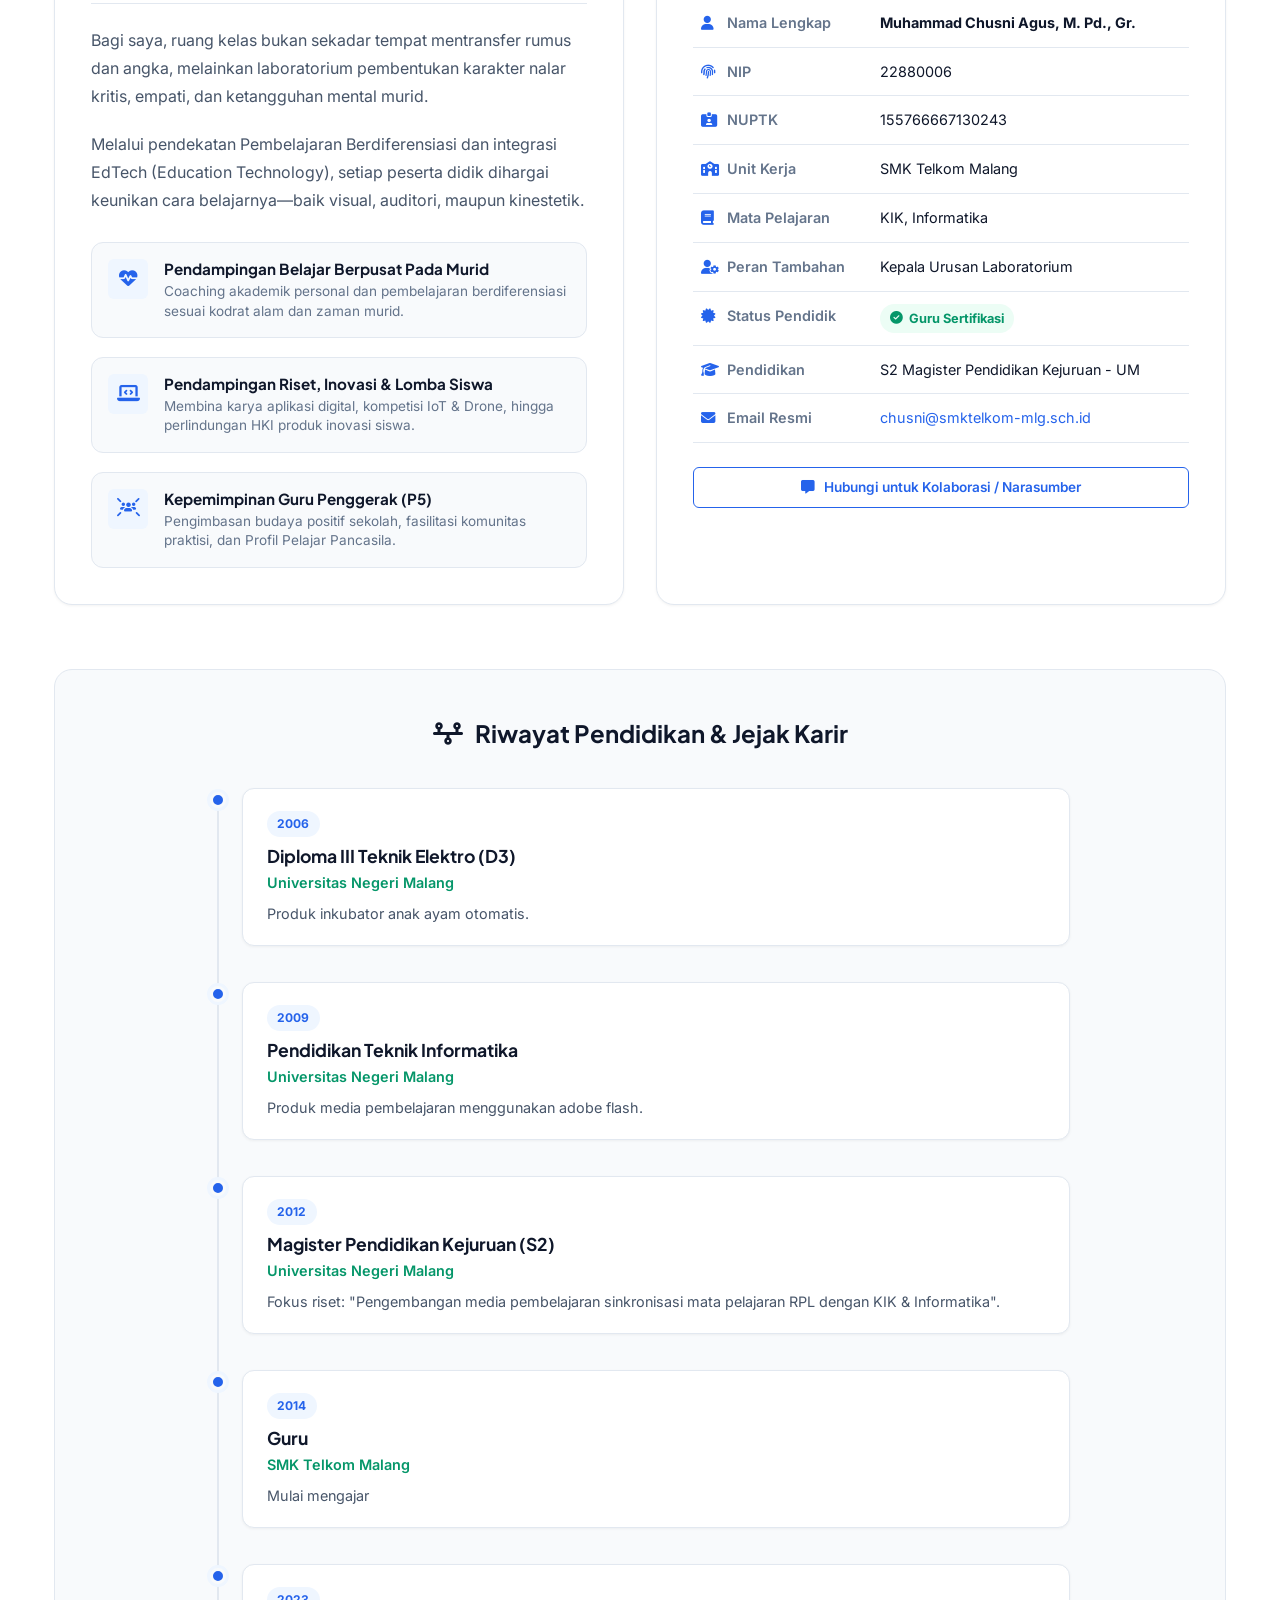
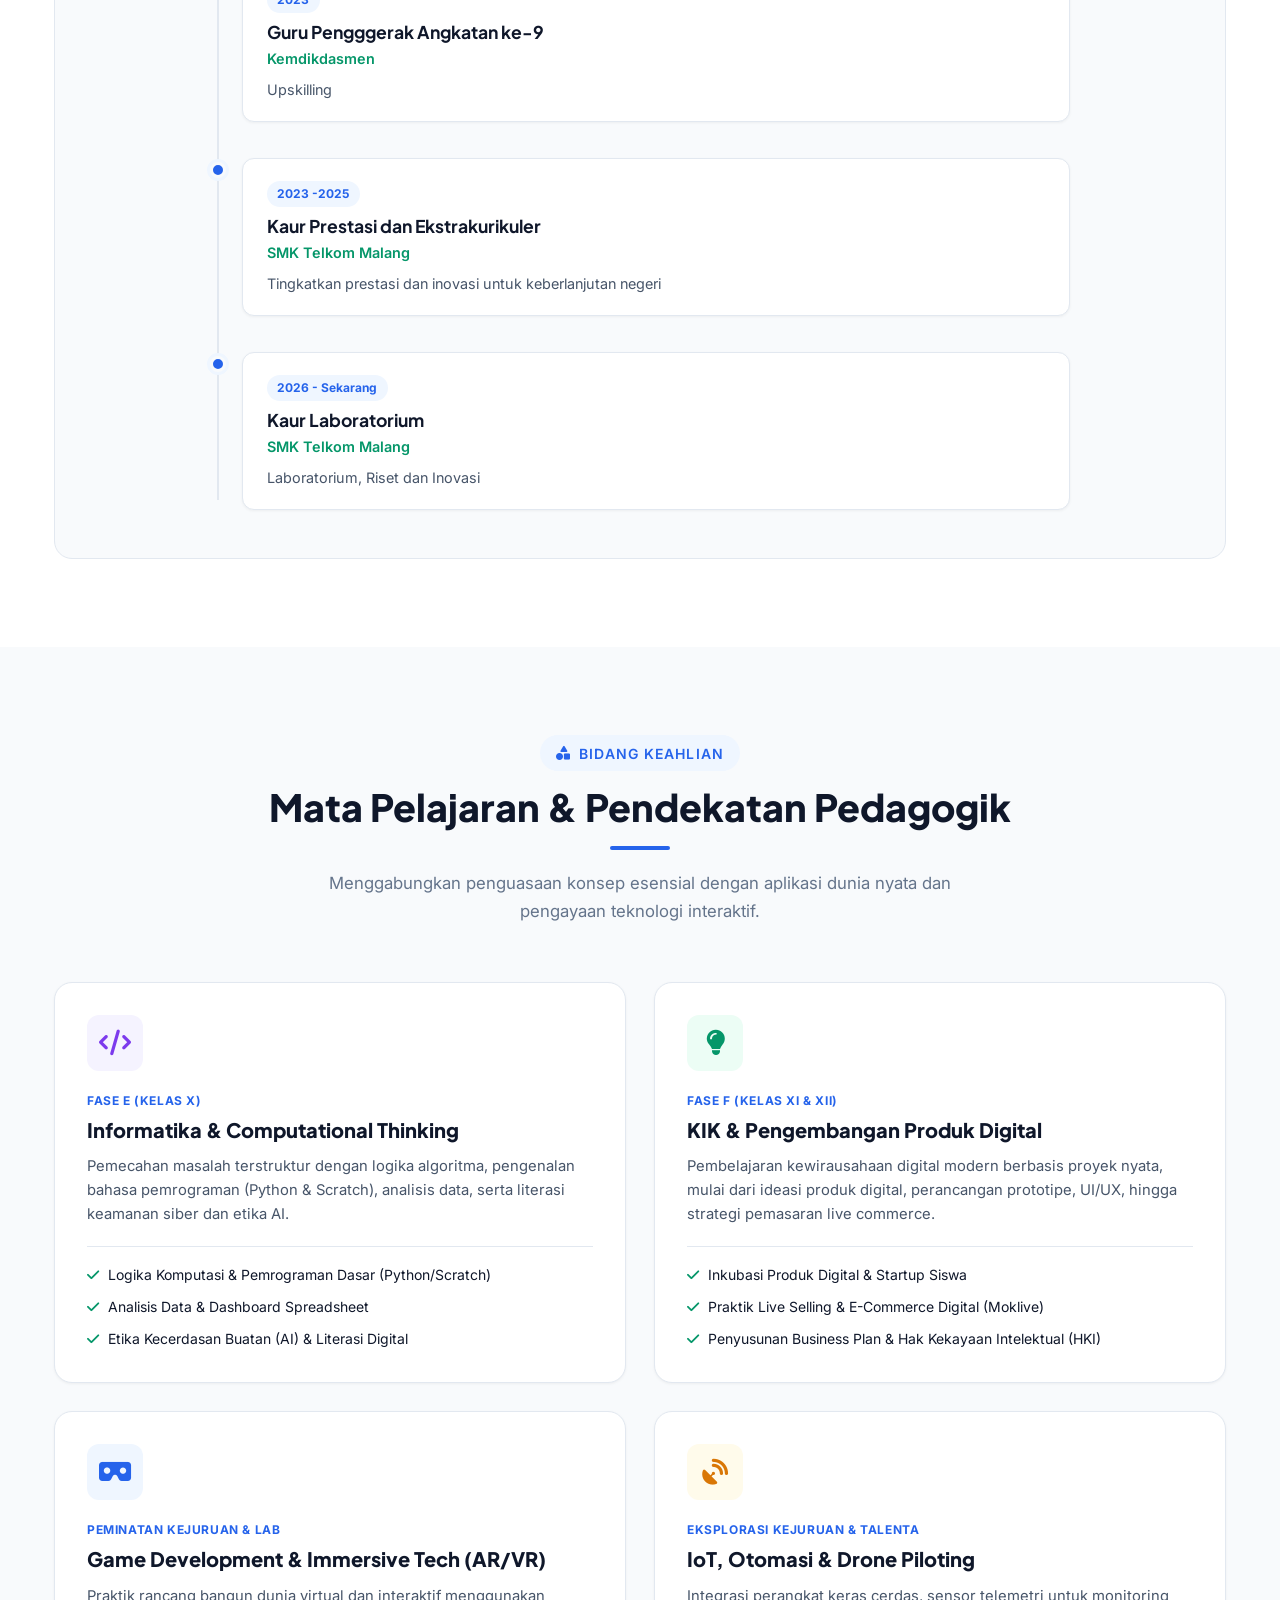
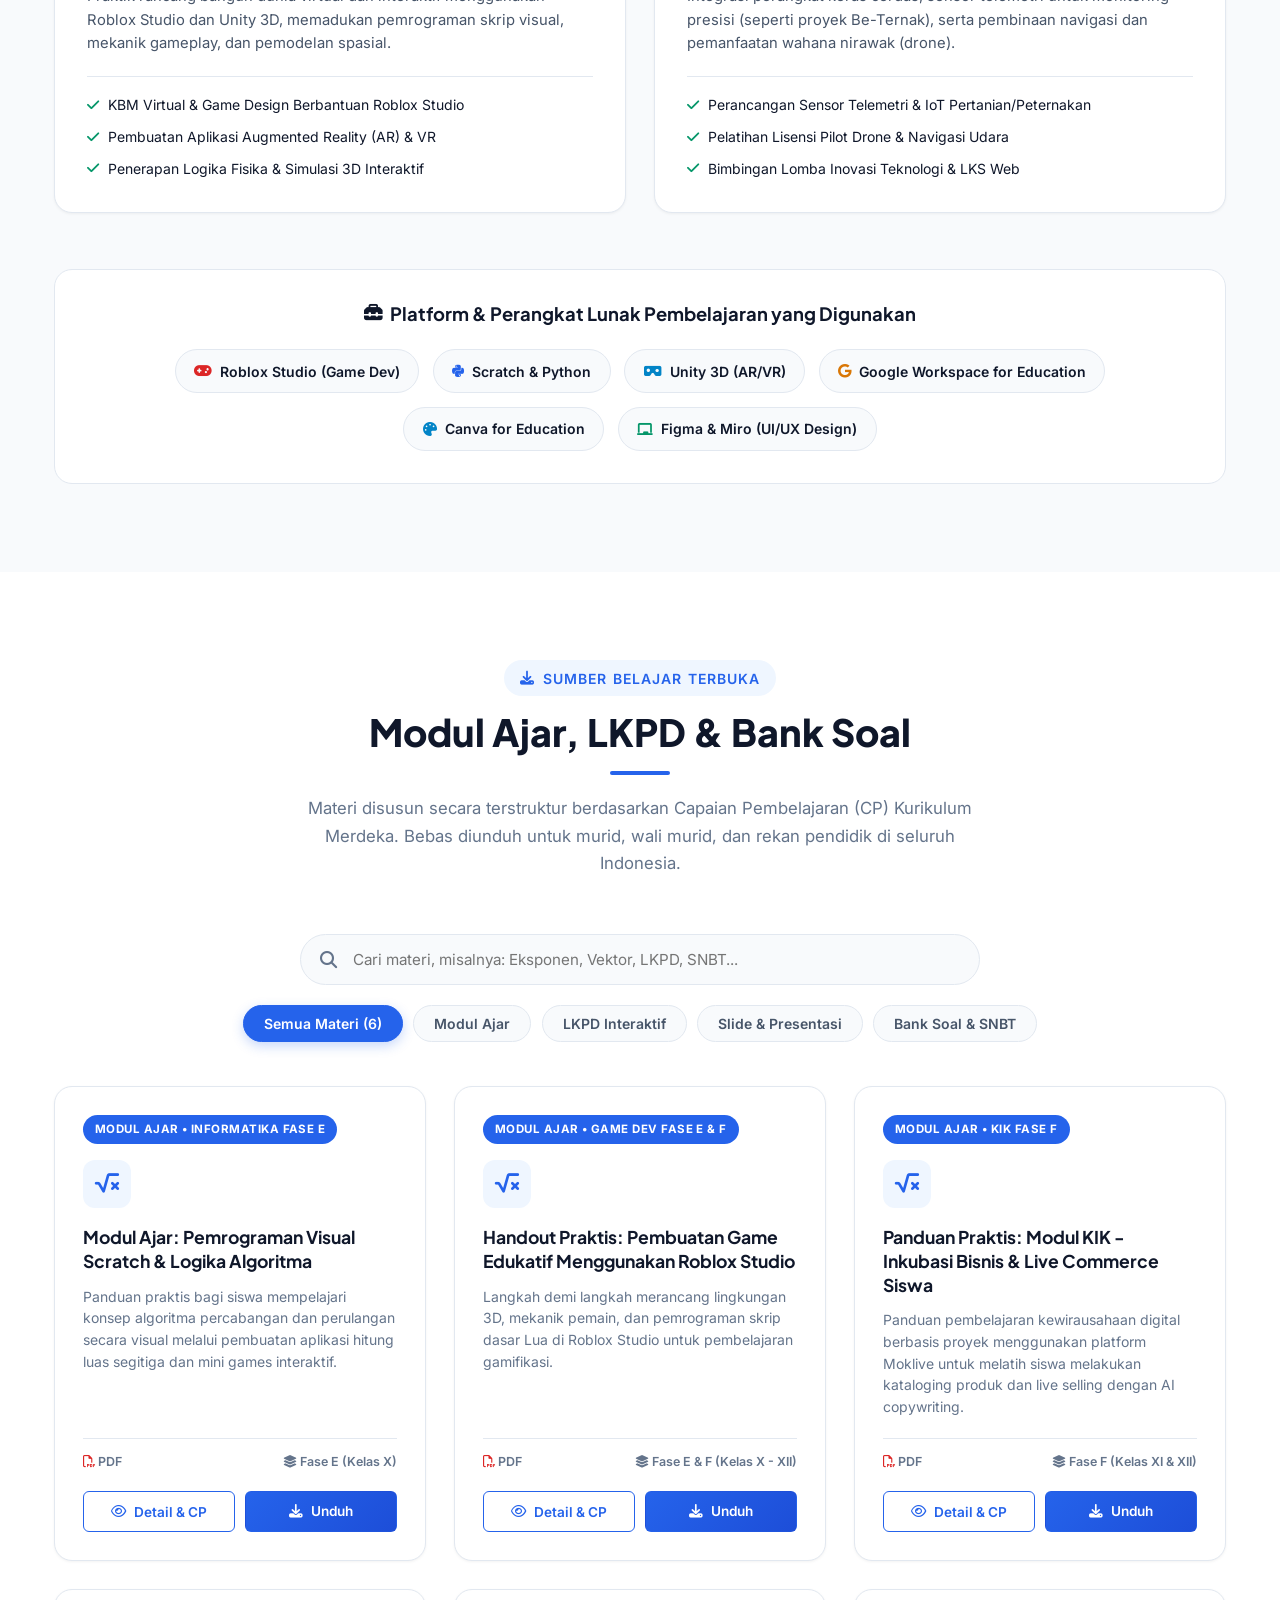
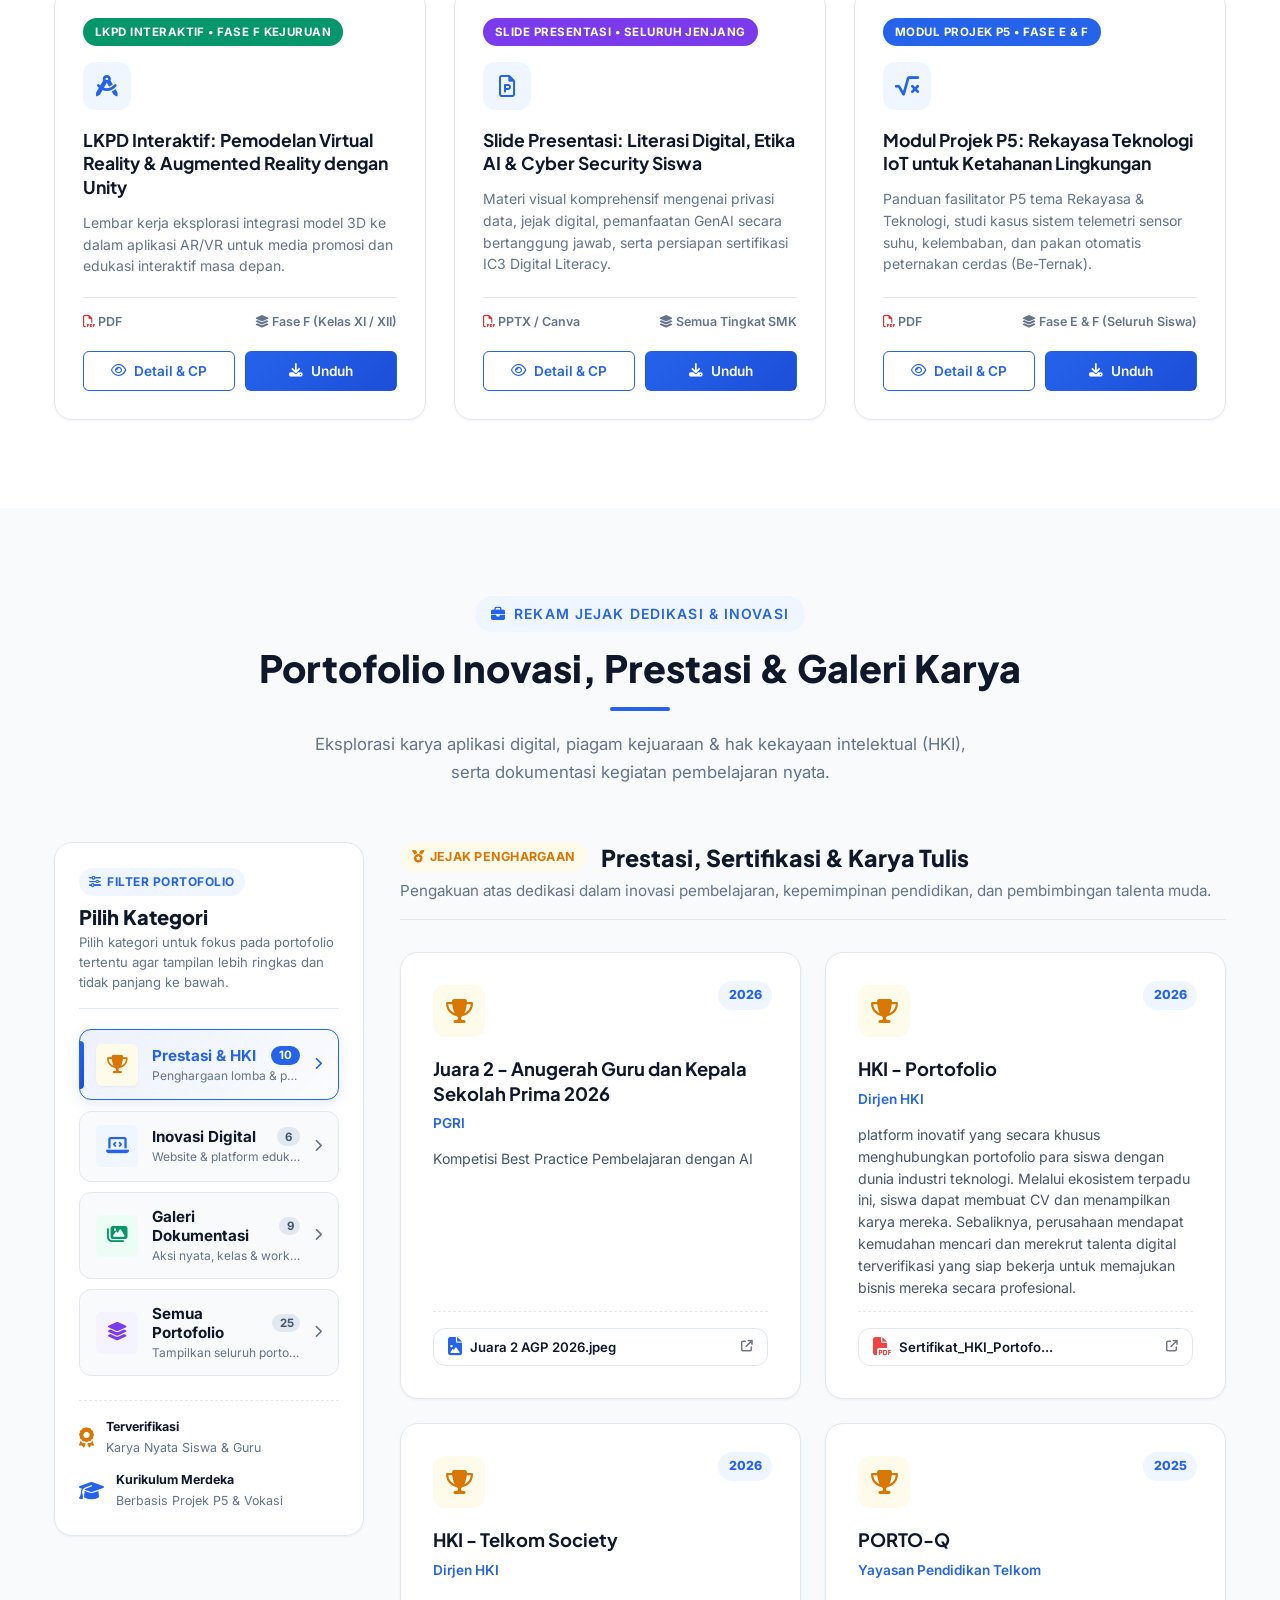
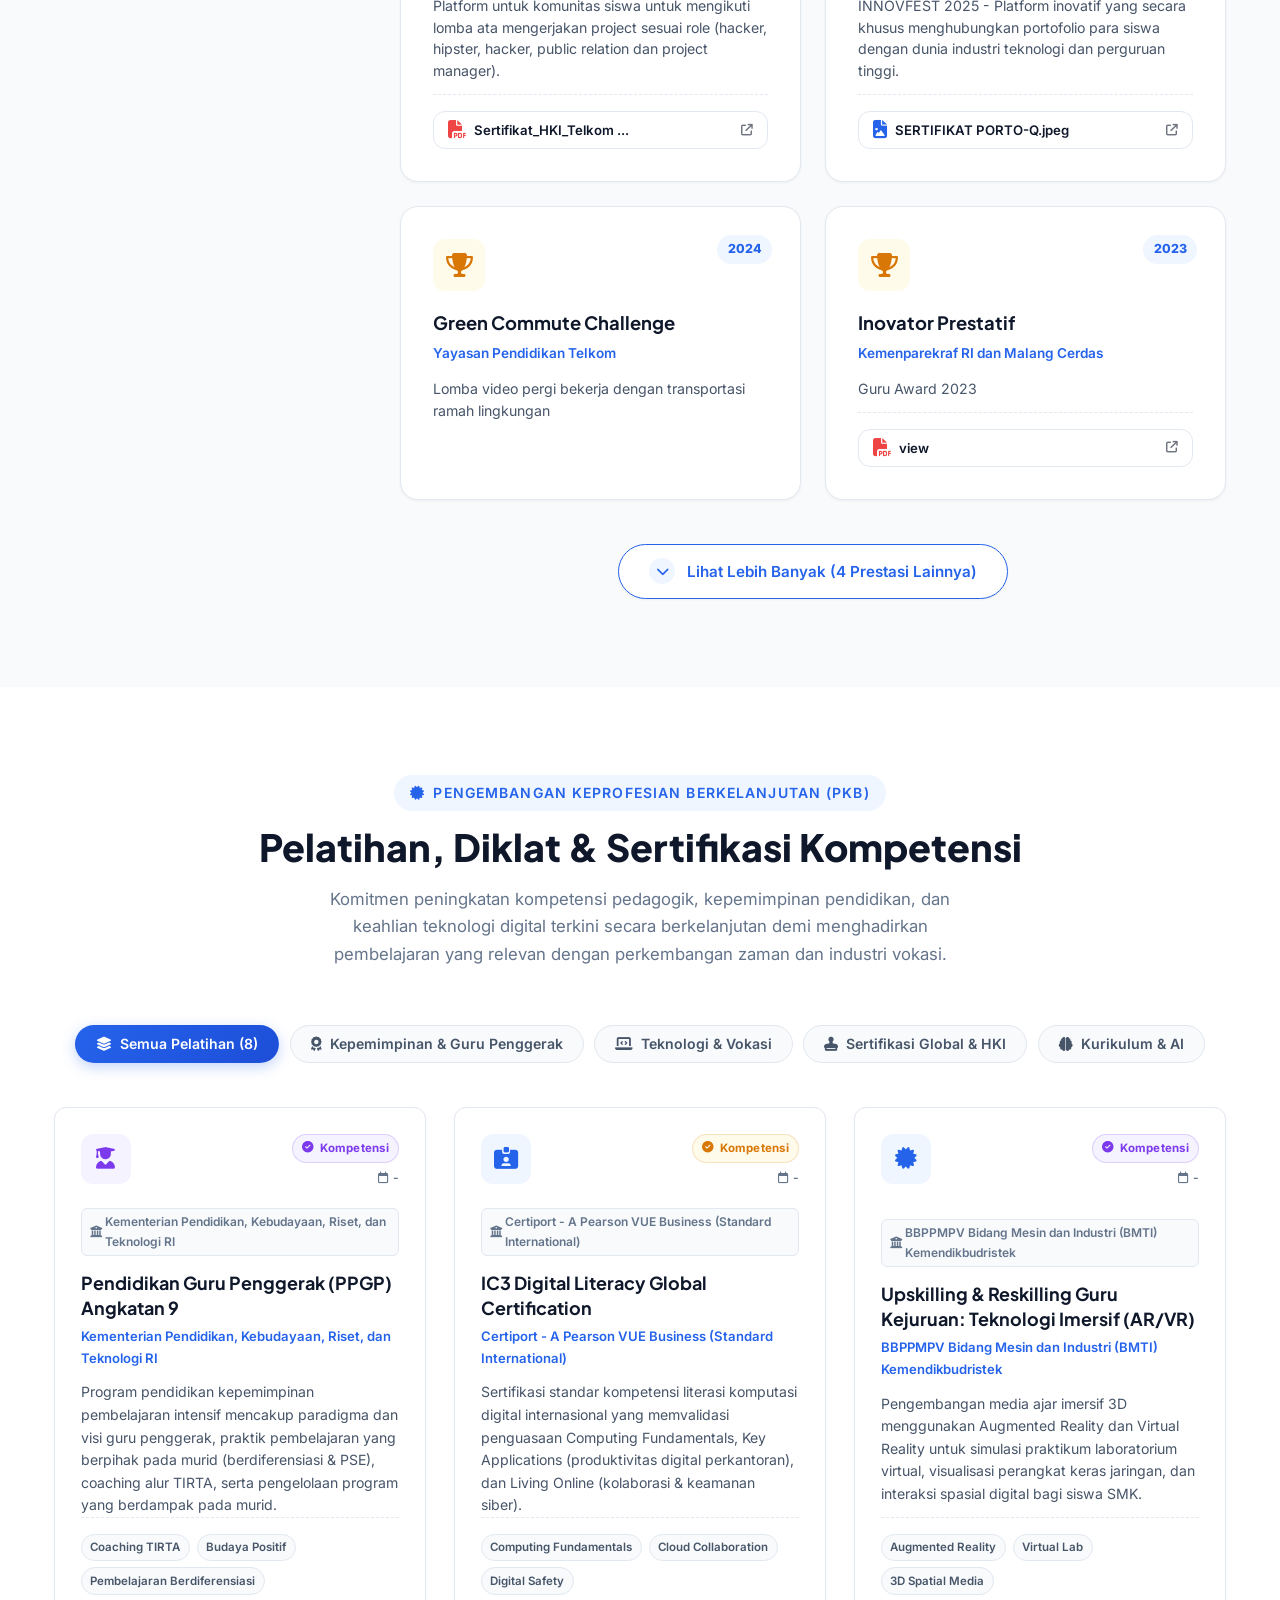
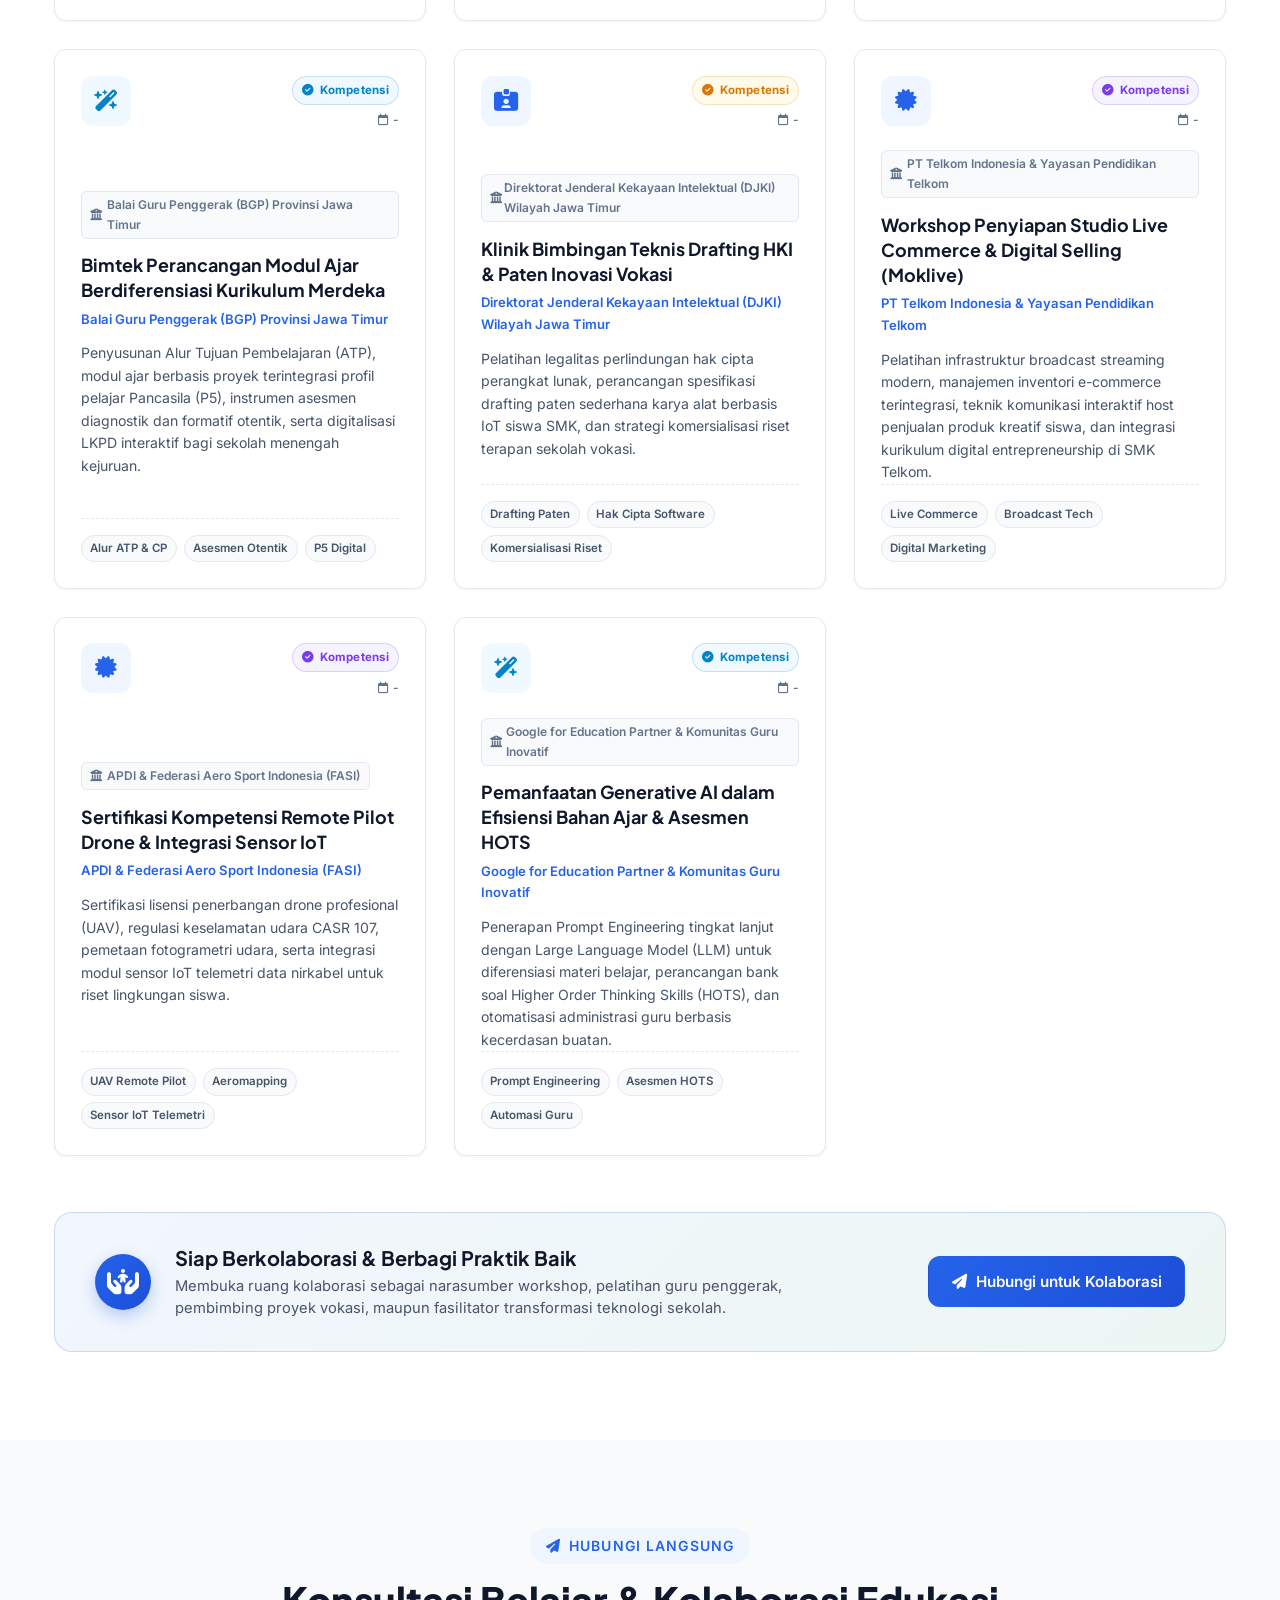
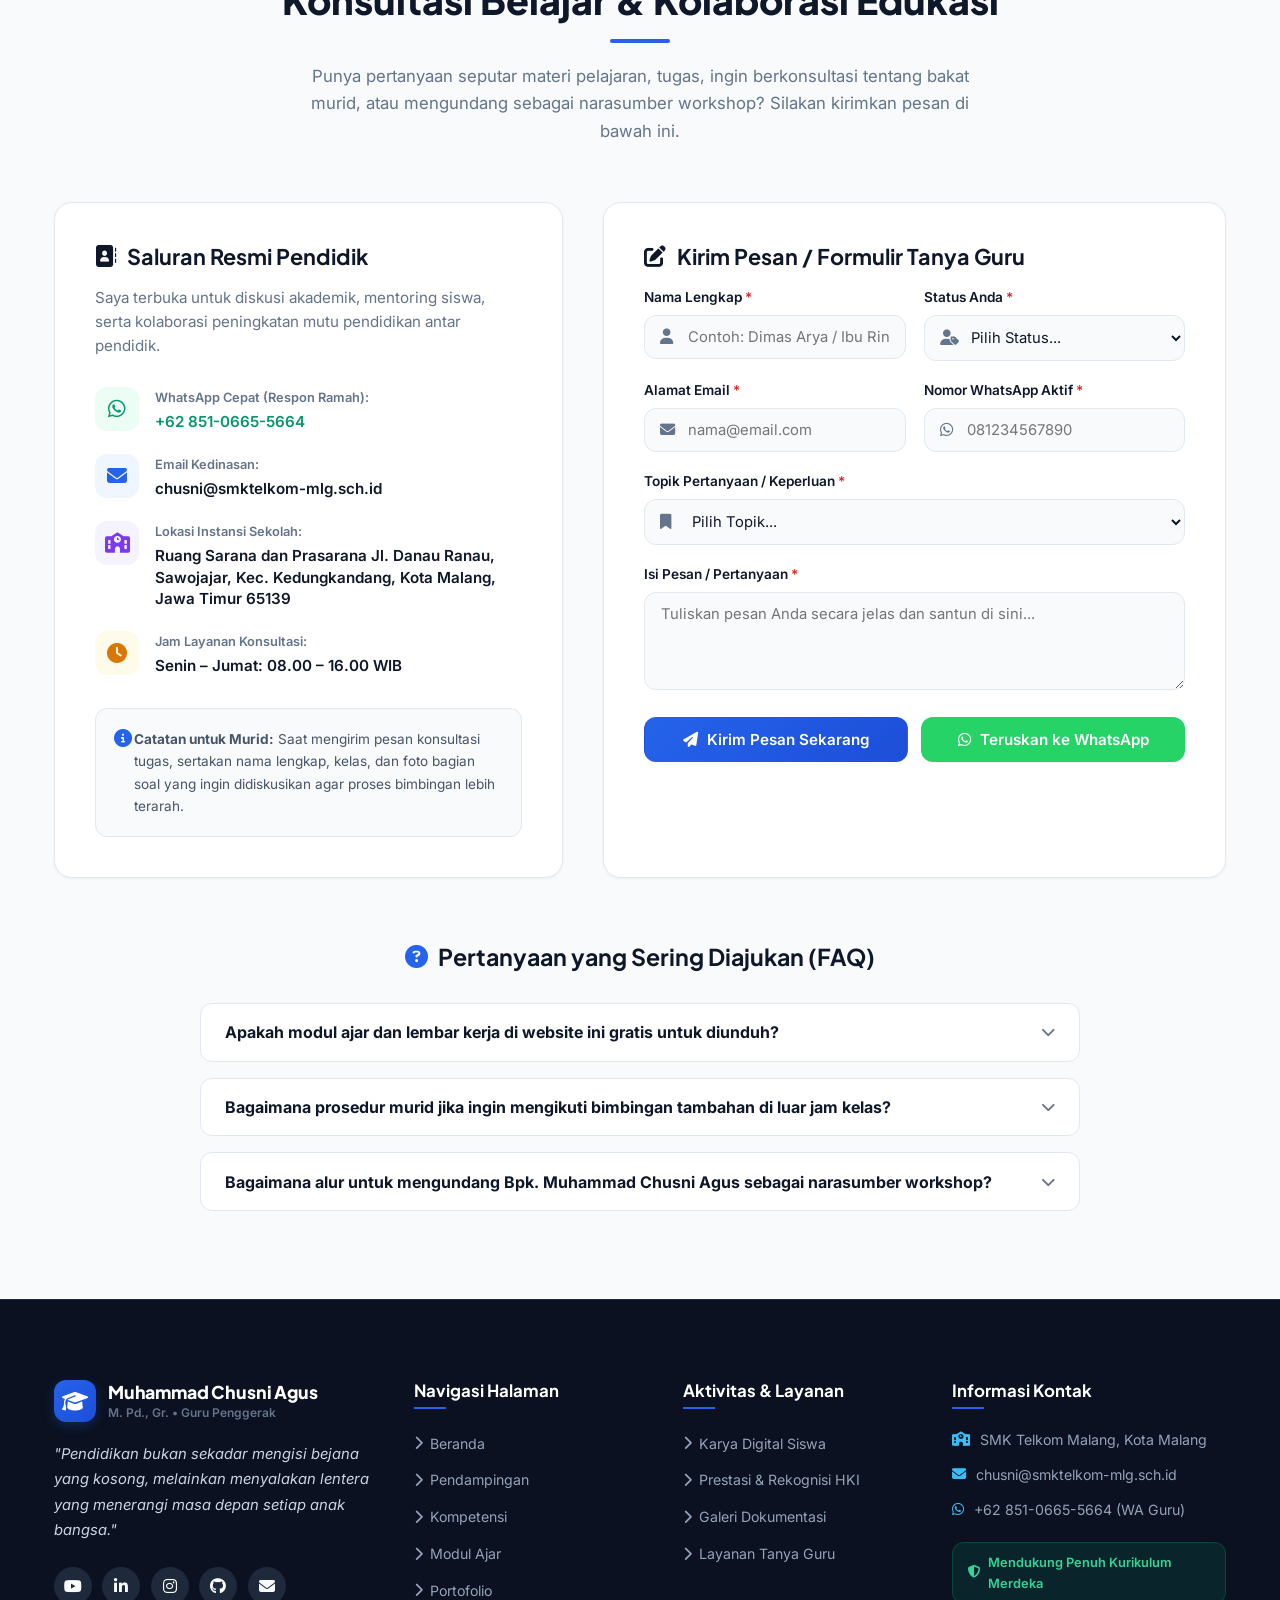
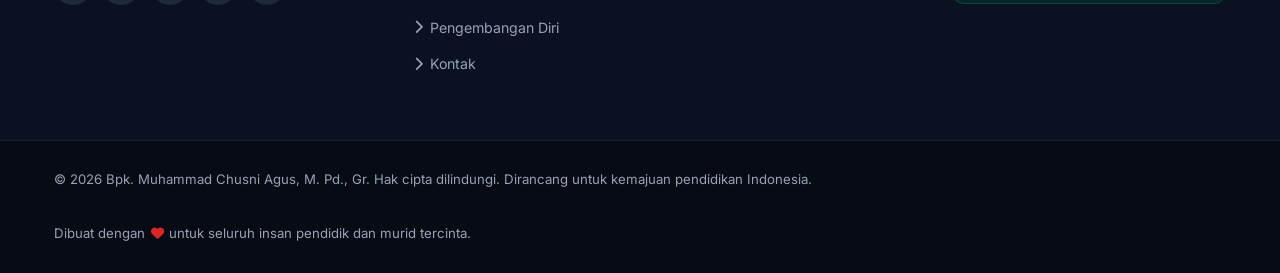
==== commit bc360bac: "fix: ganti teks Matematika dengan KIK pada hero section, badge, formulir, dan data config" ====
--- a/index.html
+++ b/index.html
@@ -96,7 +96,7 @@
           Mendidik dengan <span class="text-gradient">Hati</span>, Menginspirasi dengan <span class="text-gradient-alt">Aksi & Teknologi</span>
         </h1>
         <p class="hero-description">
-          Selamat datang di portal edukasi saya. Sebagai pendidik Kewirausahaan & Informatika, saya berkomitmen menghadirkan pembelajaran yang memanusiakan murid, interaktif, berbasis nalar kritis, dan relevan dengan tantangan abad ke-21.
+          Selamat datang di portal edukasi saya. Sebagai pendidik KIK & Informatika, saya berkomitmen menghadirkan pembelajaran yang memanusiakan murid, interaktif, berbasis nalar kritis, dan relevan dengan tantangan abad ke-21.
         </p>
 
         <!-- Key Meta Pills -->
@@ -172,7 +172,7 @@
             <div class="badge-icon bg-emerald"><i class="fa-solid fa-user-graduate"></i></div>
             <div class="badge-info">
               <span class="badge-title">98% Siswa Lolos SNBT</span>
-              <span class="badge-subtitle">Bimbingan Penalaran Matematika</span>
+              <span class="badge-subtitle">Bimbingan Penalaran KIK & Informatika</span>
             </div>
           </div>
 
@@ -376,7 +376,7 @@
               <span class="timeline-year">2012</span>
               <h4 class="timeline-heading">Magister Pendidikan Kejuruan (S2)</h4>
               <p class="timeline-institution">Universitas Negeri Malang</p>
-              <p class="timeline-desc">Fokus riset: <em>"Pengembangan media pembelajaran sinkronisasi mata pelajaran RPL dengan Matematika & Informatika"</em>.</p>
+              <p class="timeline-desc">Fokus riset: <em>"Pengembangan media pembelajaran sinkronisasi mata pelajaran RPL dengan KIK & Informatika"</em>.</p>
             </div>
           </div>
           <div class="timeline-item">
@@ -1629,7 +1629,7 @@
                 <i class="fa-solid fa-bookmark input-icon"></i>
                 <select id="form-subject" required>
                   <option value="" disabled selected>Pilih Topik...</option>
-                  <option value="Konsultasi Materi Matematika">Konsultasi Materi & Tugas Matematika</option>
+                  <option value="Konsultasi Materi KIK & Informatika">Konsultasi Materi & Tugas KIK / Informatika</option>
                   <option value="Persiapan UTBK SNBT / Olimpiade">Persiapan UTBK-SNBT / Olimpiade Sains</option>
                   <option value="Konsultasi Perkembangan Murid">Konsultasi Karakter & Akademik (Orang Tua)</option>
                   <option value="Permintaan Modul Ajar / Kolaborasi">Diskusi Modul Ajar / Berbagi Praktik Baik</option>
